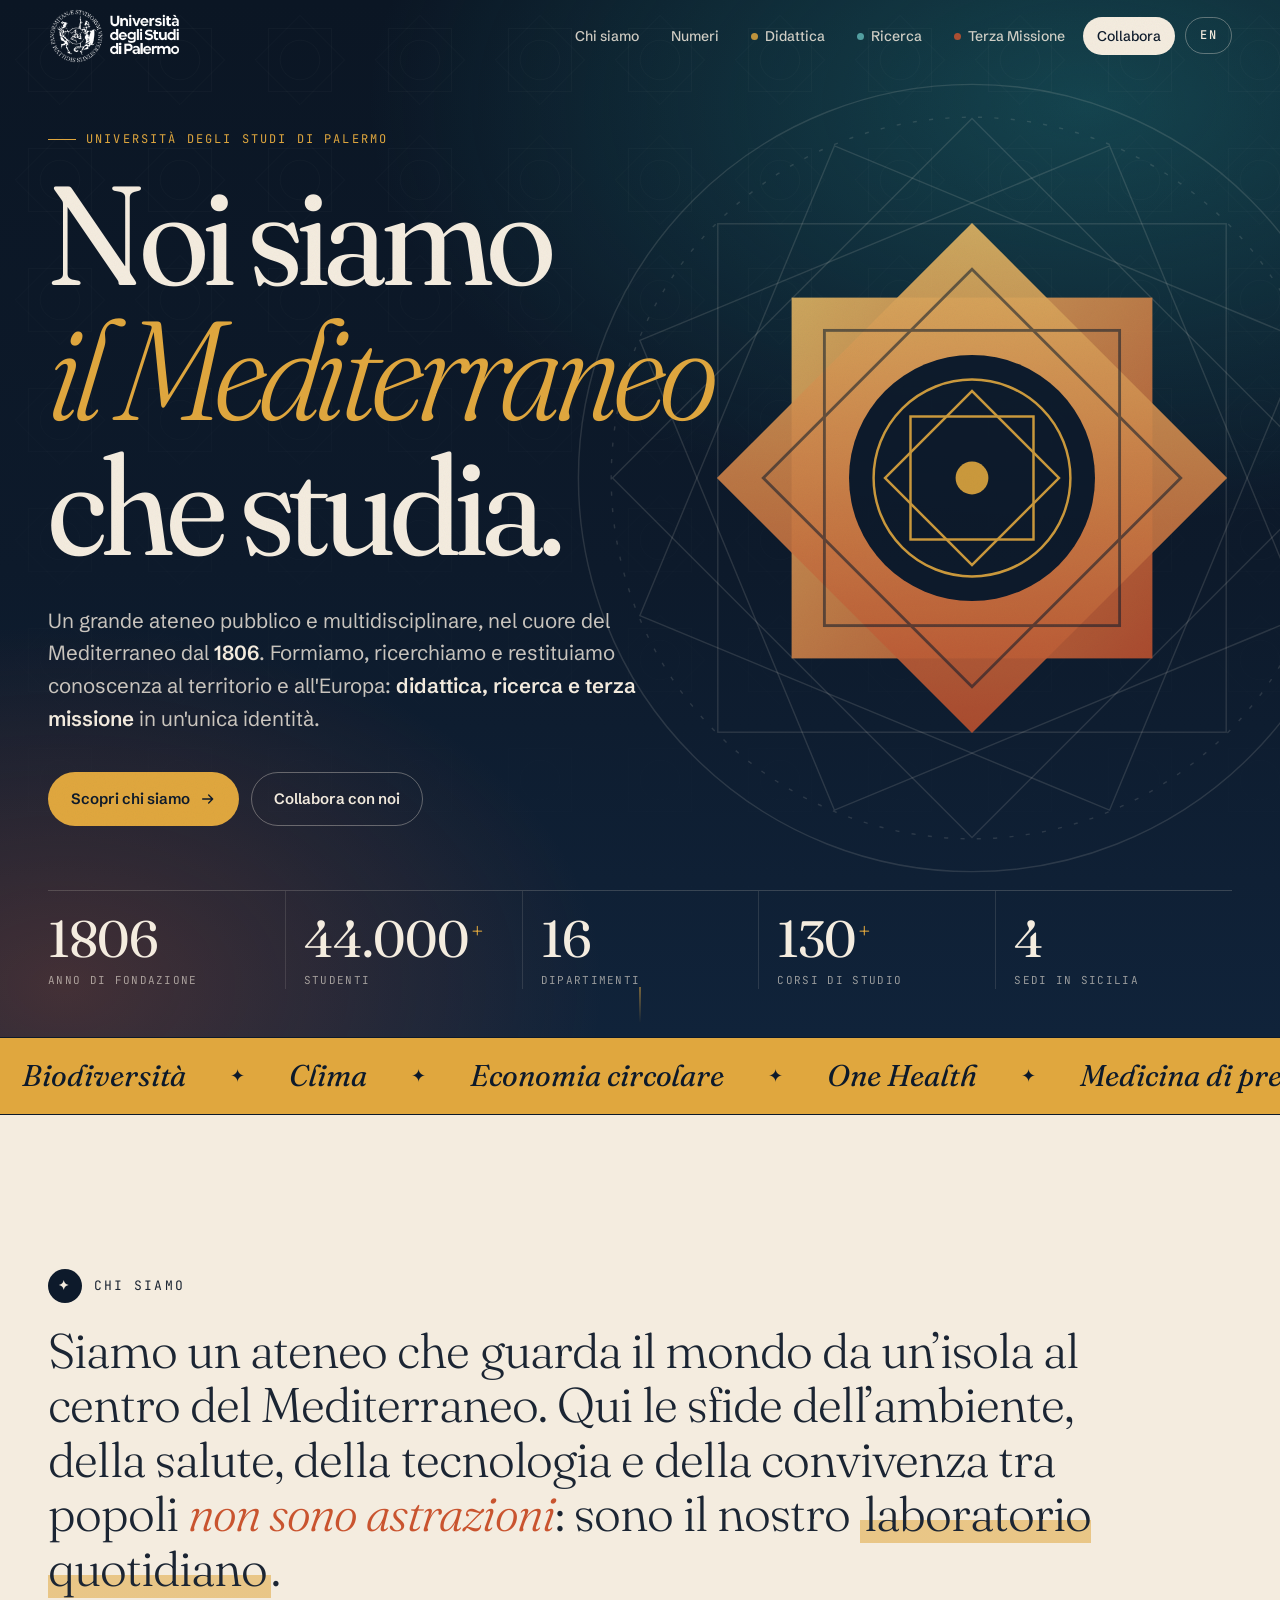
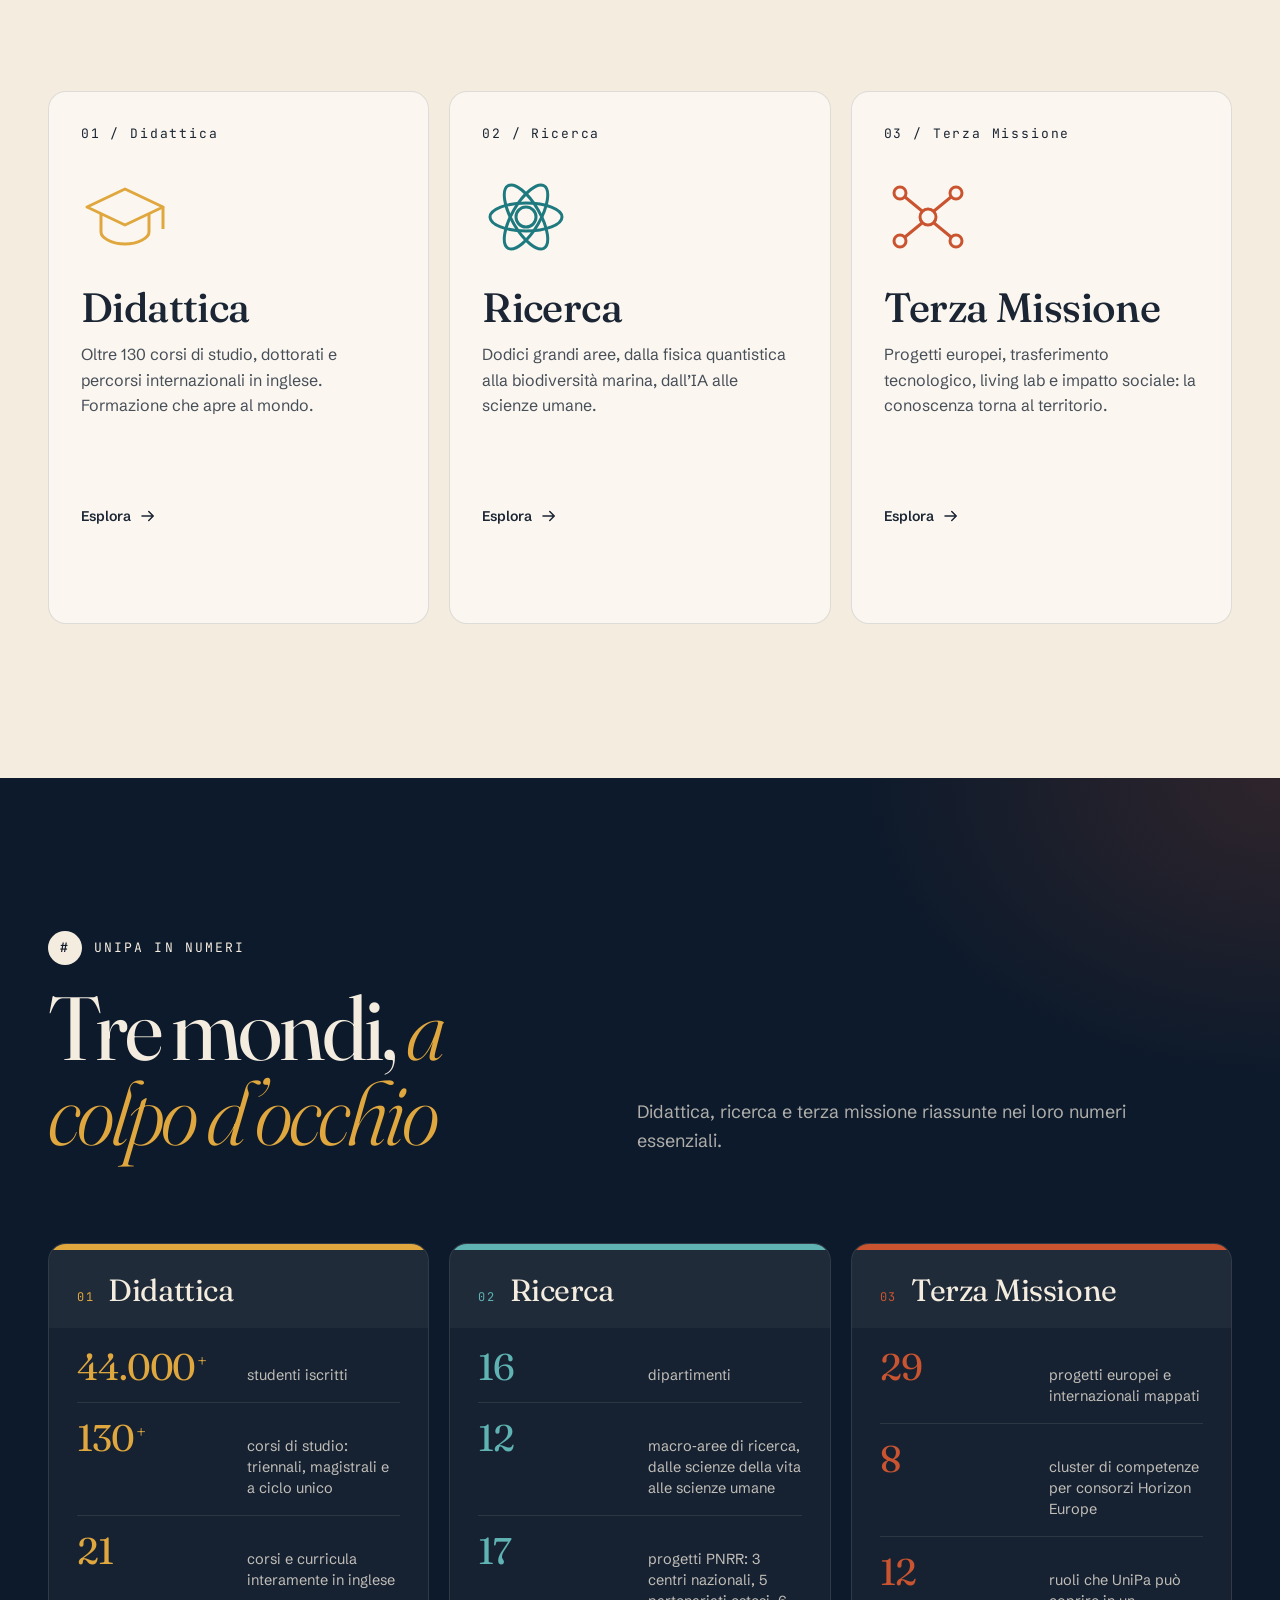
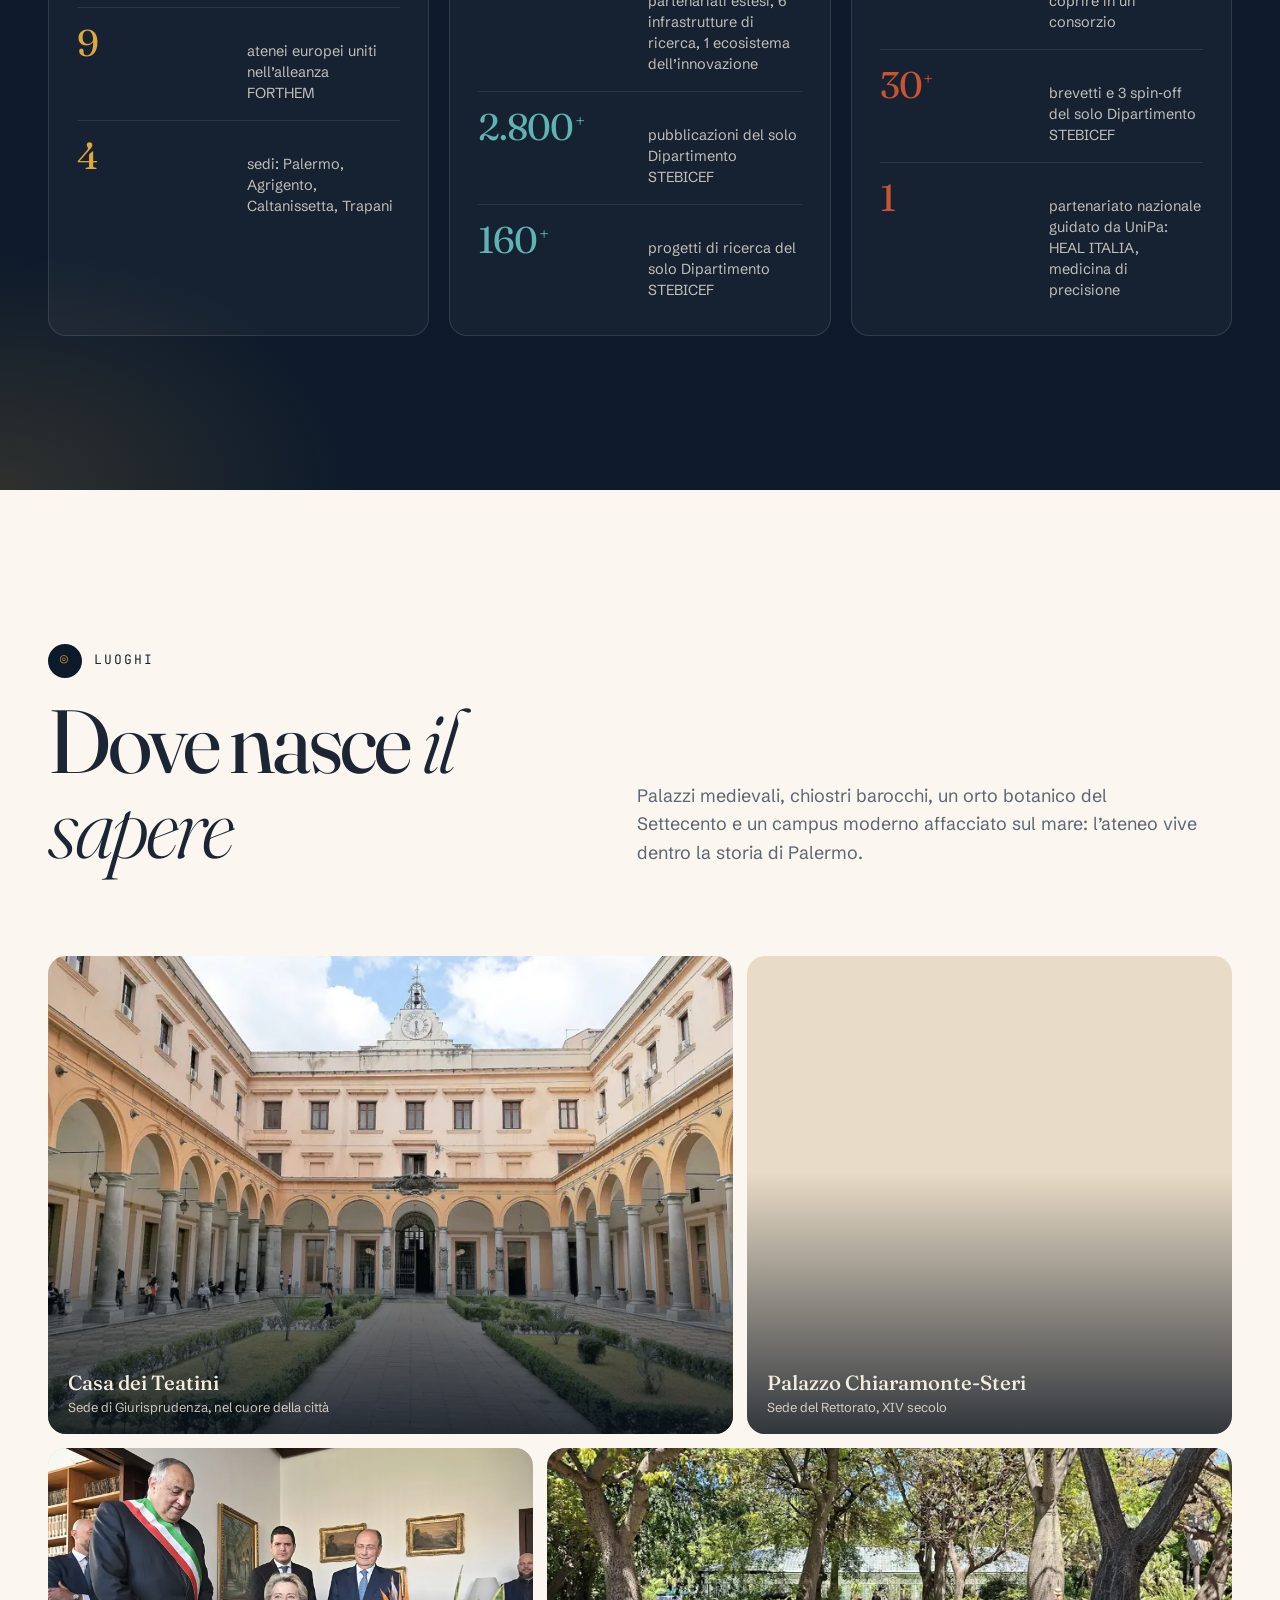
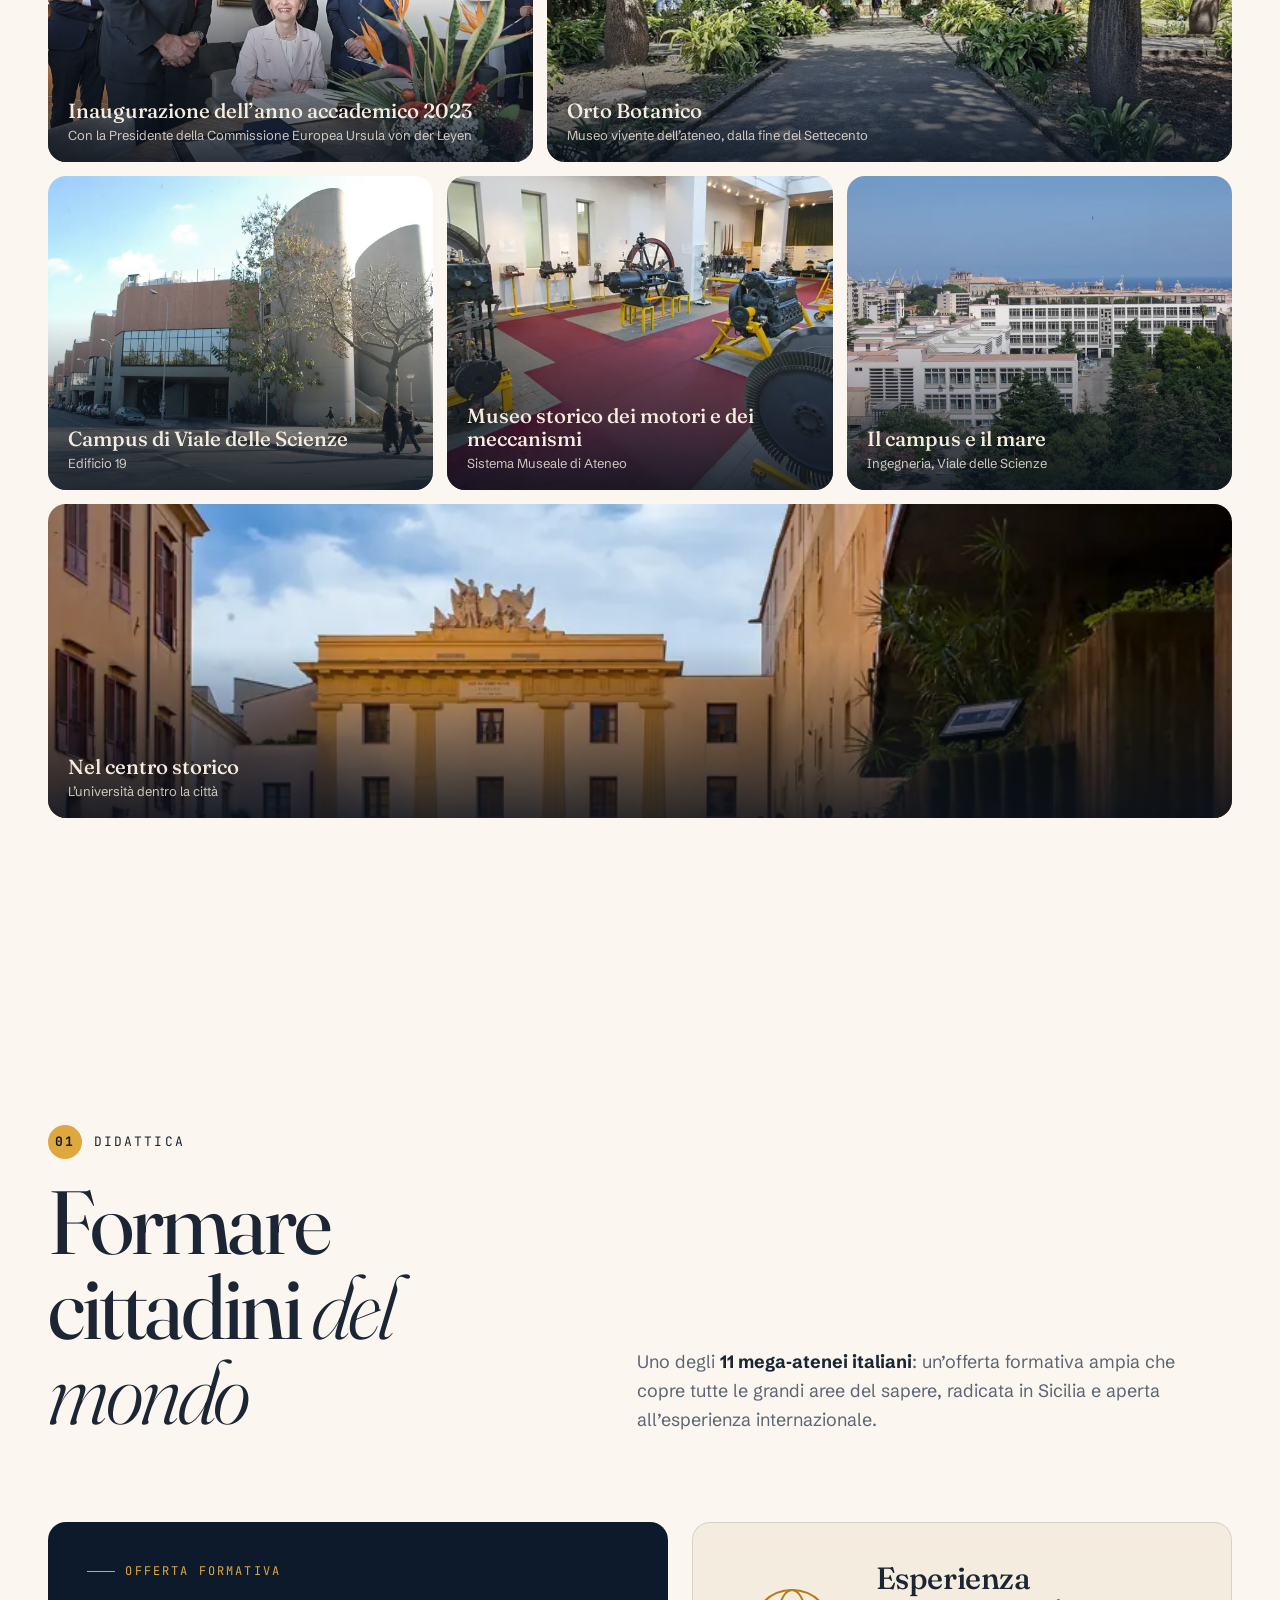
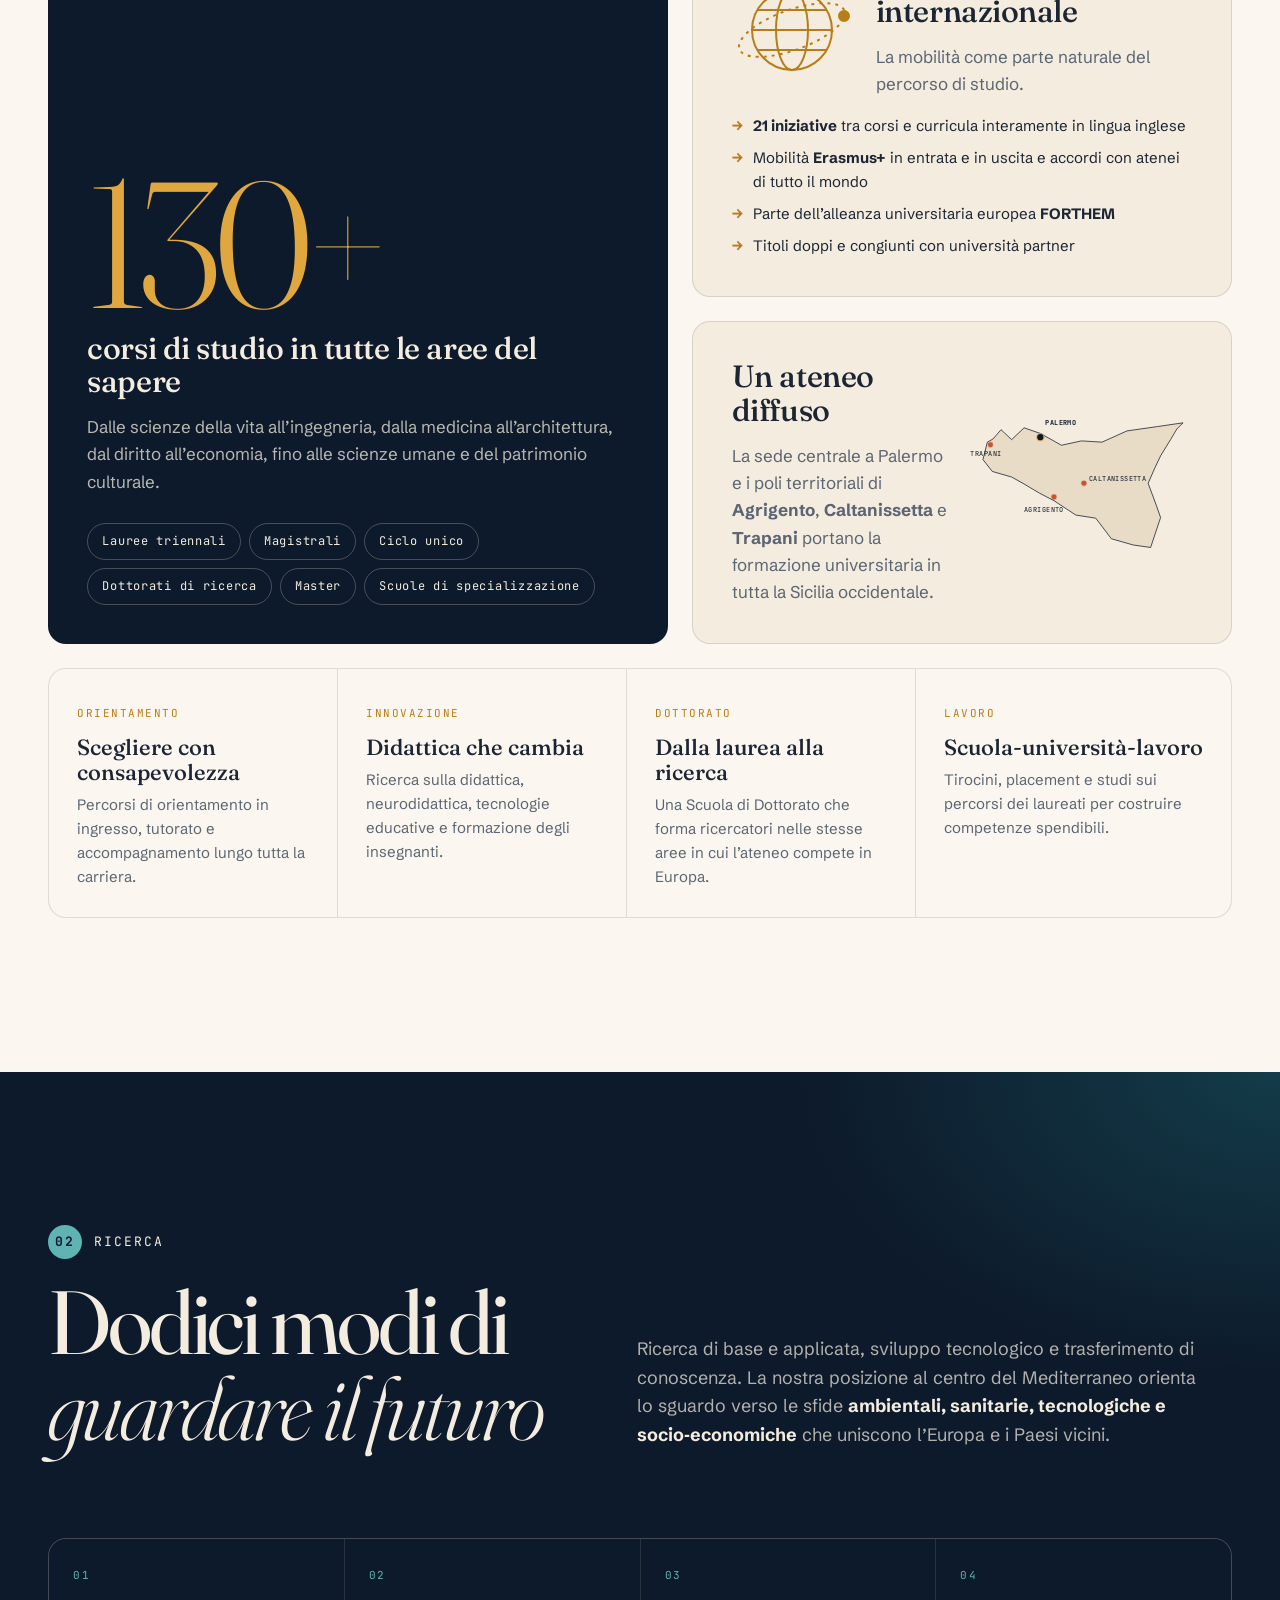
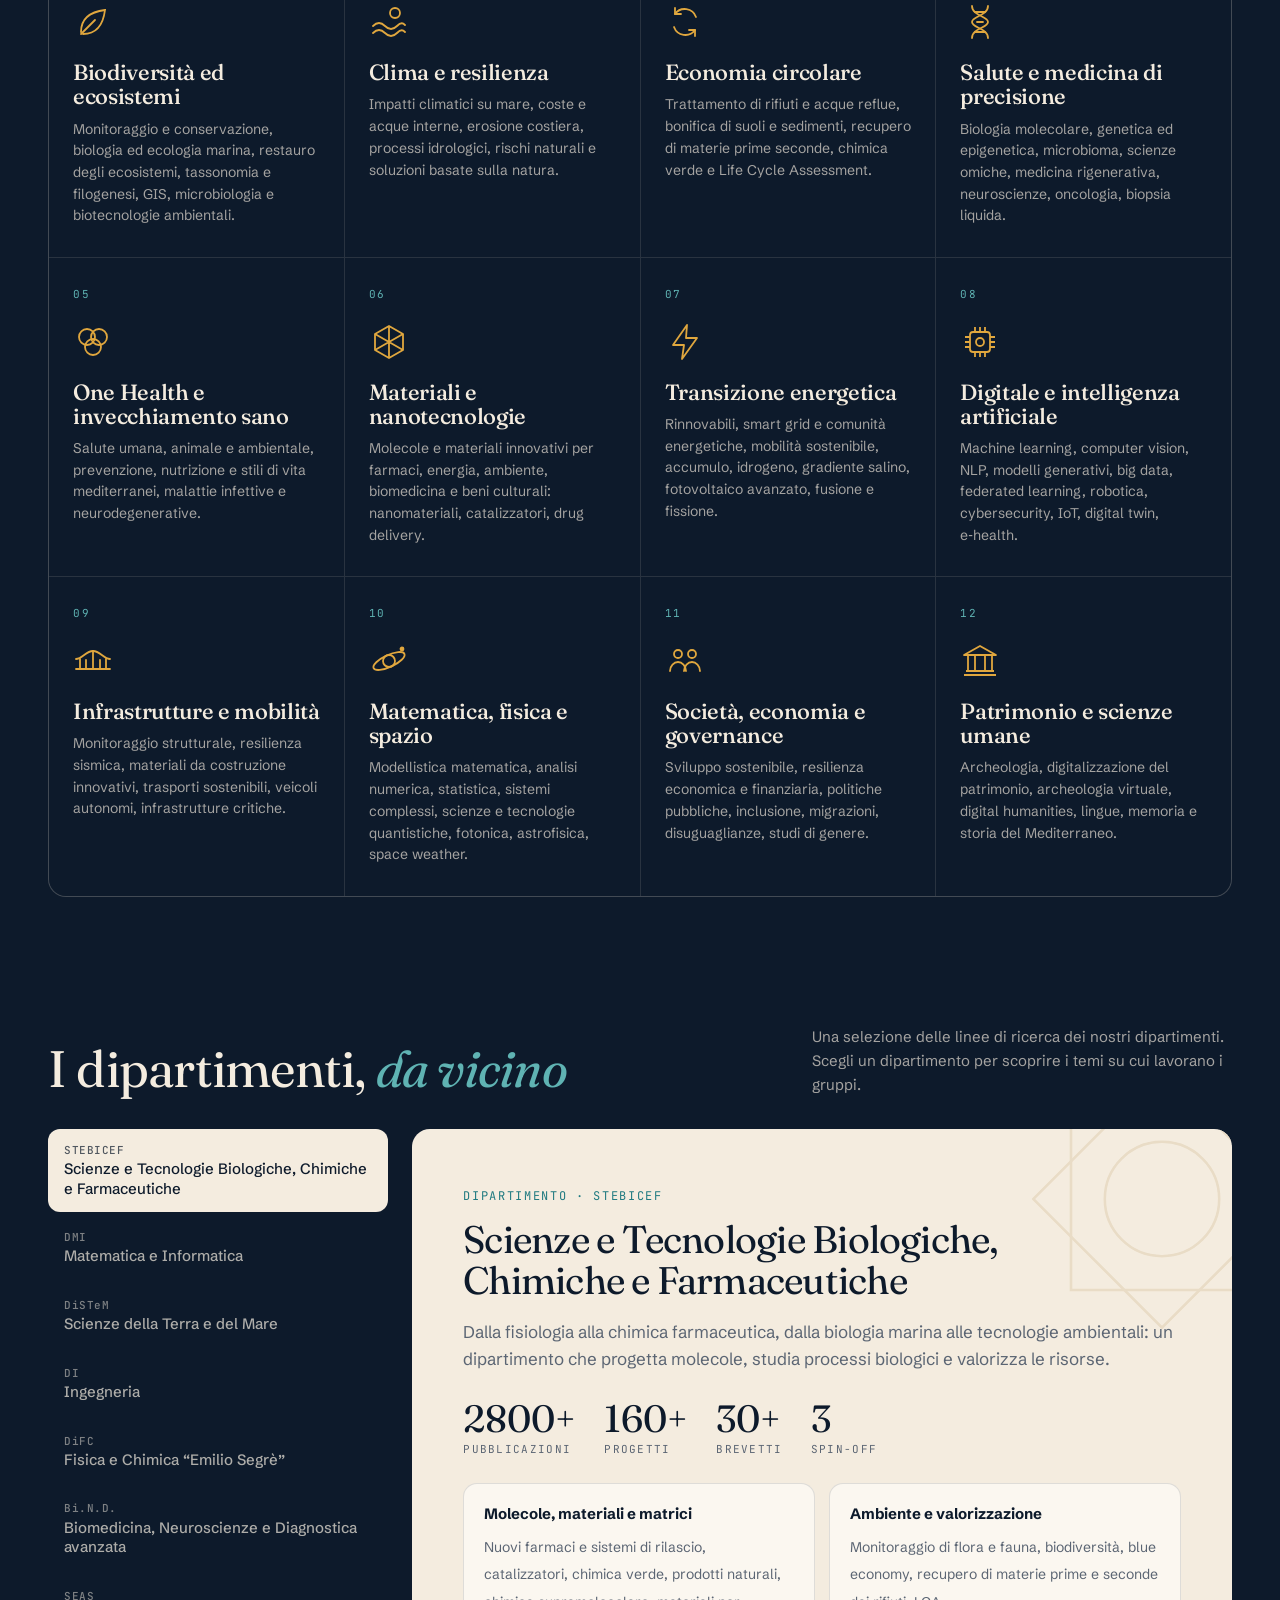
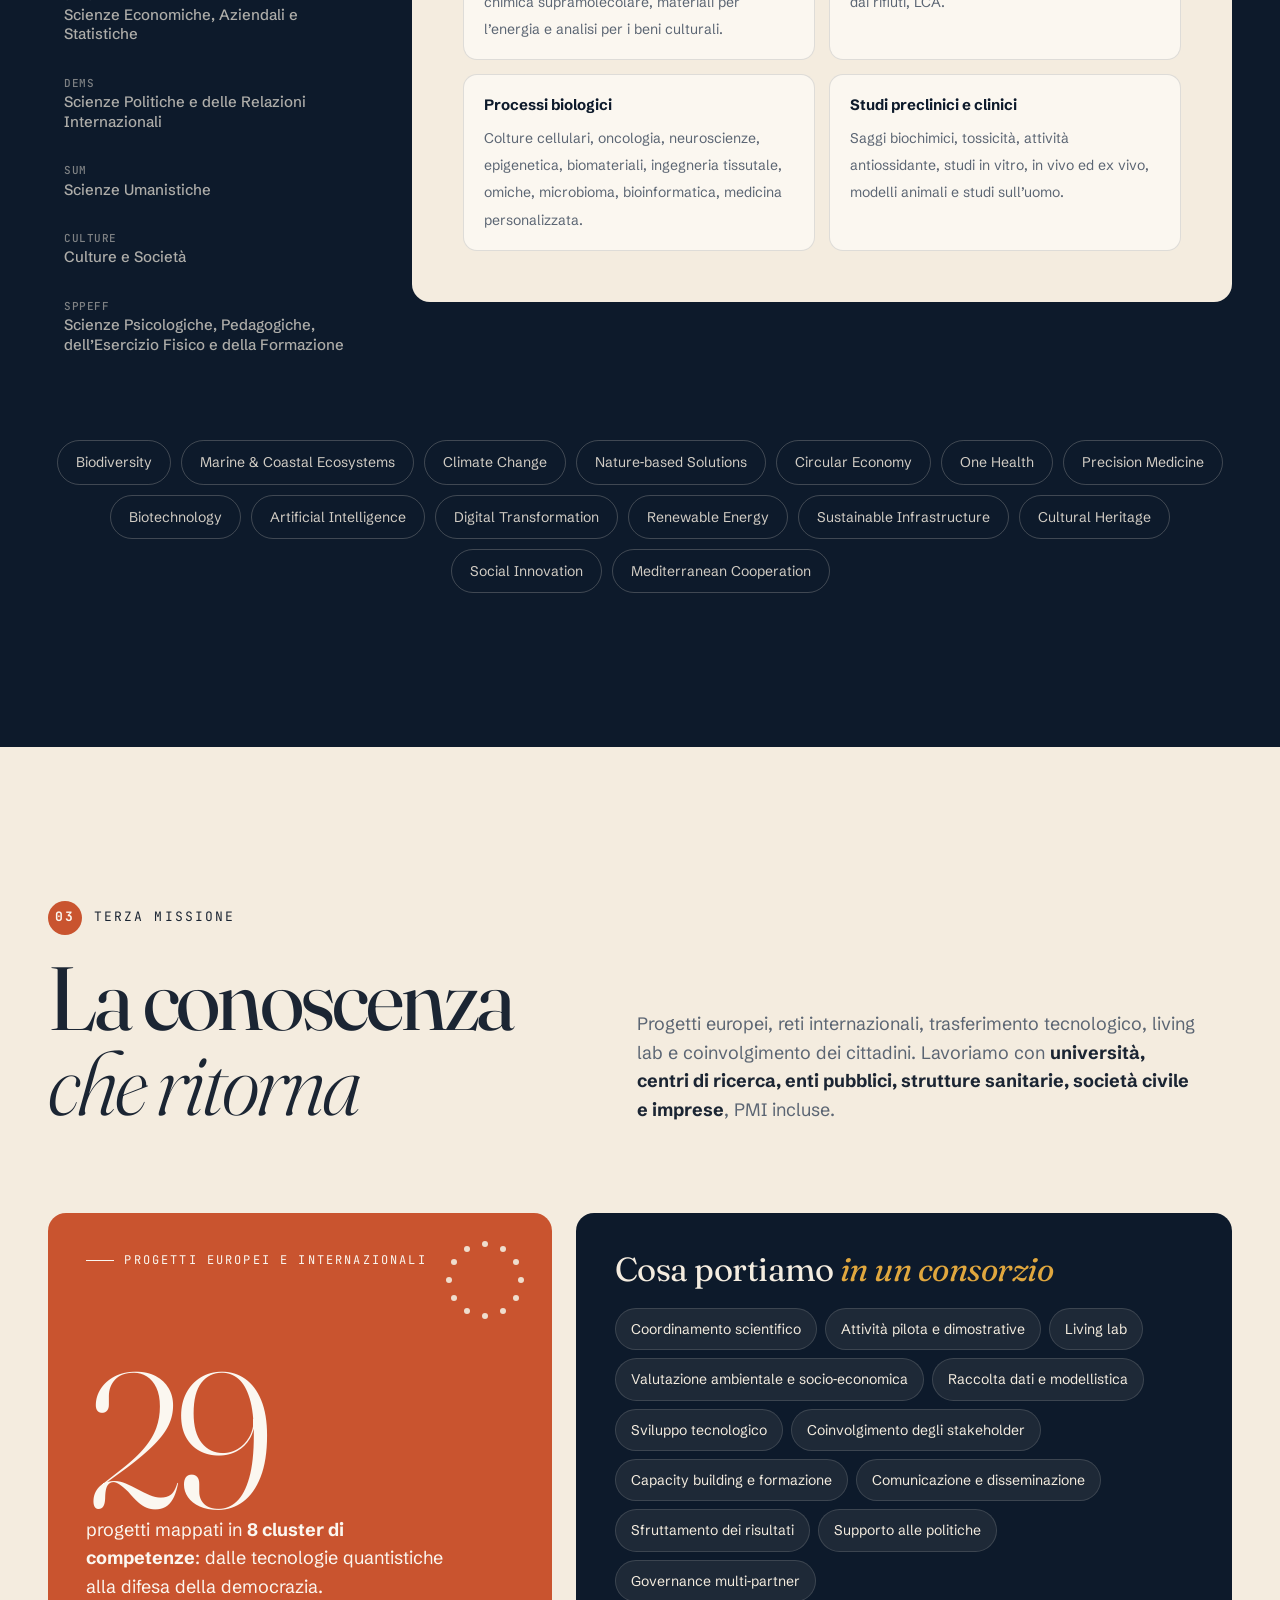
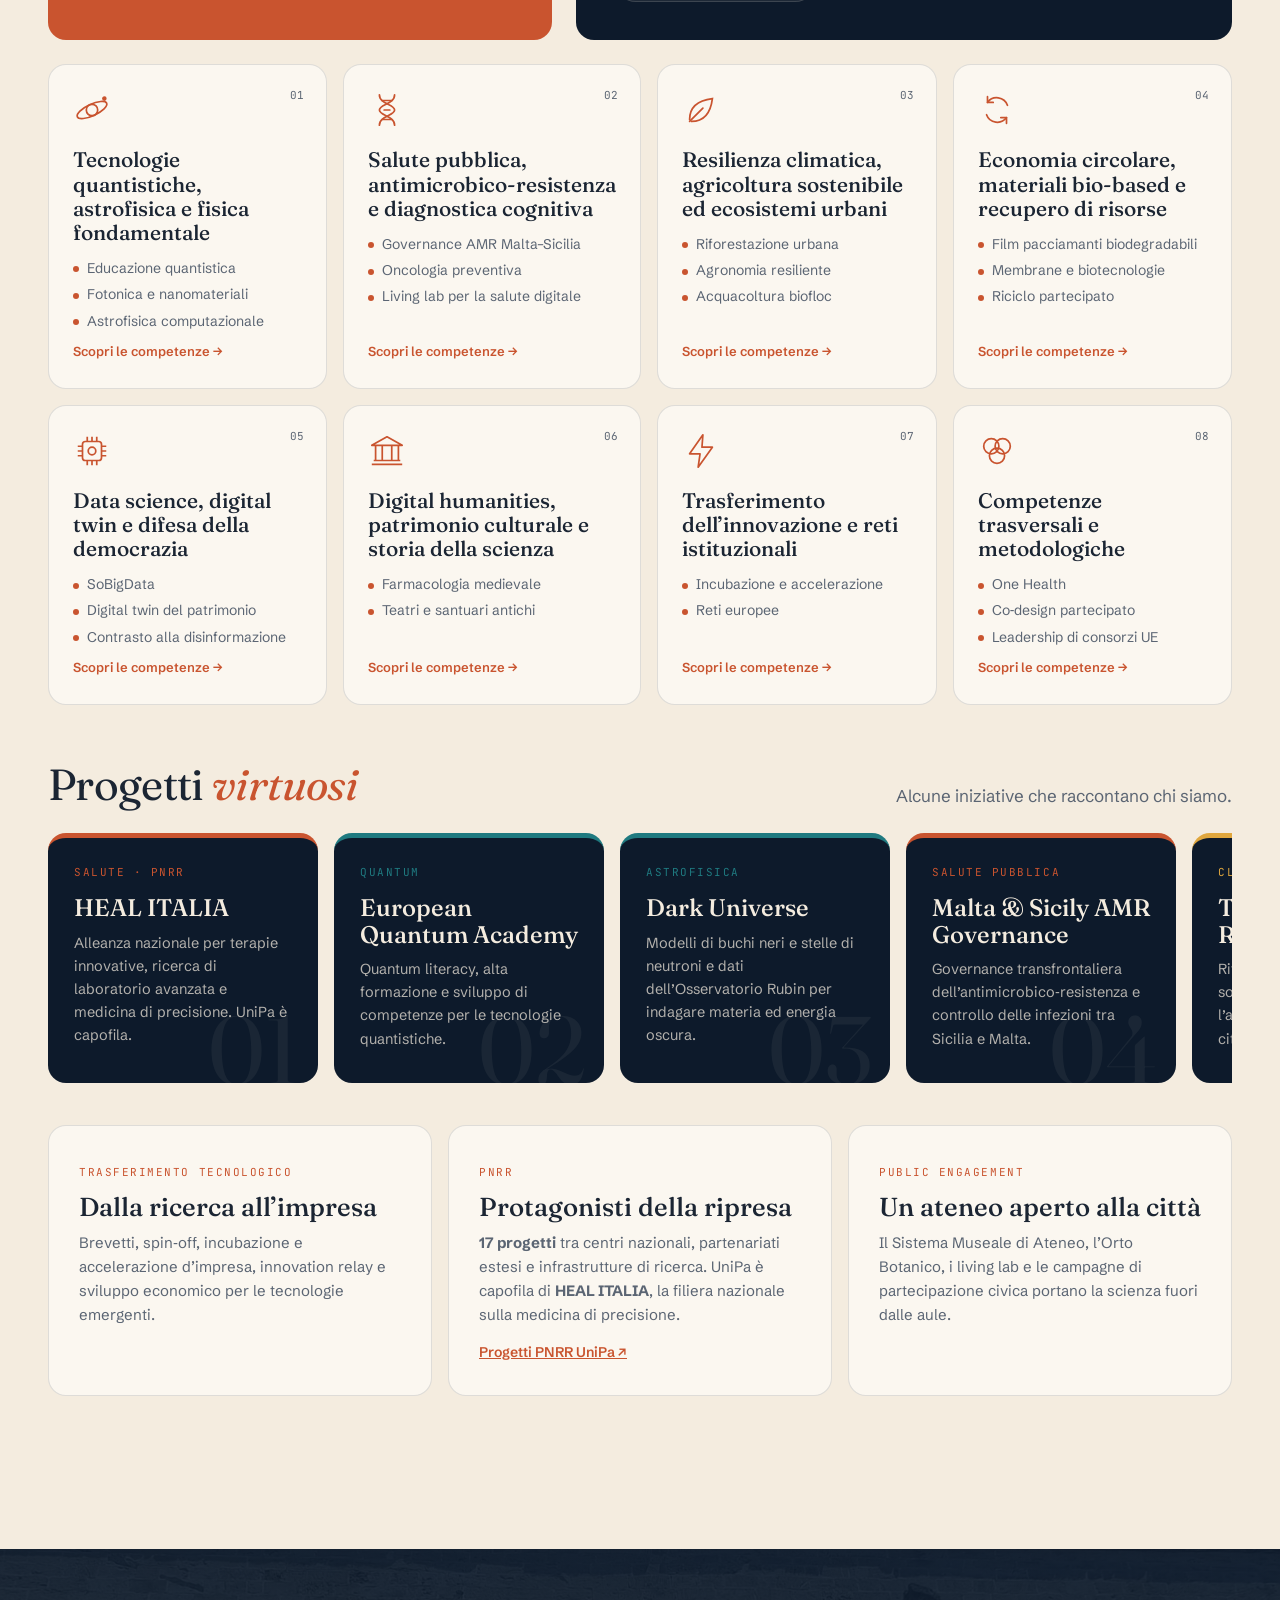
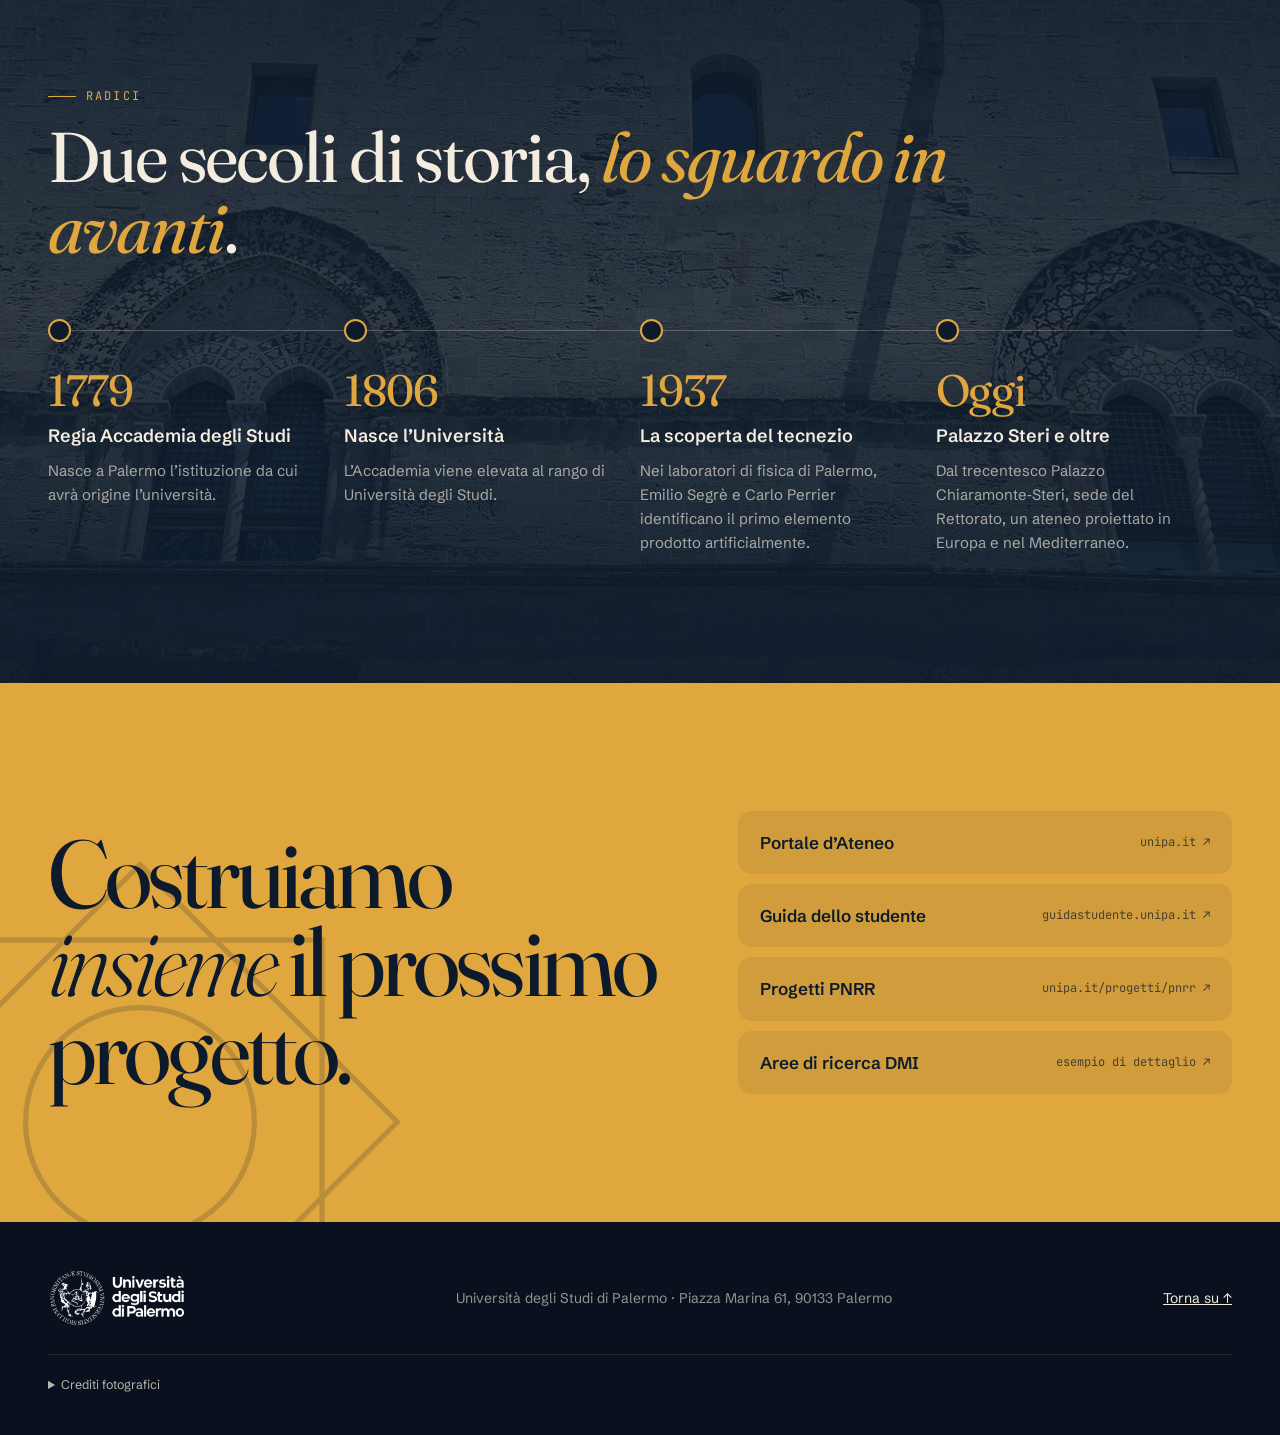
==== index.html @ d85ef5d5 "Galleria fotografica dei luoghi dell'ateneo (IT/EN) con crediti Co-Authored-By: Claude Opus 5.5 <nor" ====
<!DOCTYPE html>
<html lang="it">
<head>
  <meta charset="utf-8">
  <meta name="viewport" content="width=device-width, initial-scale=1, viewport-fit=cover">
  <title>UniPa — Noi siamo questi · Didattica, Ricerca, Terza Missione</title>
  <meta name="description" content="Università degli Studi di Palermo: dal 1806 al centro del Mediterraneo. Didattica, ricerca e terza missione di un grande ateneo multidisciplinare europeo.">
  <meta name="theme-color" content="#0d1a2b">
  <meta property="og:title" content="UniPa — Noi siamo questi">
  <meta property="og:description" content="Didattica, Ricerca e Terza Missione dell'Università degli Studi di Palermo. Dal 1806 al centro del Mediterraneo.">
  <meta property="og:type" content="website">
  <meta property="og:image" content="assets/og-image.png">
  <link rel="icon" href="assets/favicon.svg" type="image/svg+xml">
  <link rel="preconnect" href="https://fonts.googleapis.com">
  <link rel="preconnect" href="https://fonts.gstatic.com" crossorigin>
  <link href="https://fonts.googleapis.com/css2?family=Fraunces:ital,opsz,wght,SOFT,WONK@0,9..144,300..700,0..100,0..1;1,9..144,300..700,0..100,0..1&family=JetBrains+Mono:wght@400;700&family=Schibsted+Grotesk:wght@400;500;600;700&display=swap" rel="stylesheet">
  <link rel="stylesheet" href="css/style.css">
  <link rel="alternate" hreflang="en" href="en/">
</head>
<body>
<a class="skip" href="#main">Vai al contenuto</a>
<div class="grain" aria-hidden="true"></div>

<!-- ===== SVG sprite ===== -->
<svg width="0" height="0" style="position:absolute" aria-hidden="true">
  <defs>
    <symbol id="star8" viewBox="-50 -50 100 100">
      <rect x="-35" y="-35" width="70" height="70" fill="none" stroke="currentColor" stroke-width="1"/>
      <rect x="-35" y="-35" width="70" height="70" fill="none" stroke="currentColor" stroke-width="1" transform="rotate(45)"/>
      <circle r="22" fill="none" stroke="currentColor" stroke-width="1"/>
    </symbol>
    <symbol id="arrow" viewBox="0 0 24 24"><path d="M4 12h15M13 6l6 6-6 6" fill="none" stroke="currentColor" stroke-width="2" stroke-linecap="round" stroke-linejoin="round"/></symbol>
    <symbol id="ext" viewBox="0 0 24 24"><path d="M7 17 17 7M9 7h8v8" fill="none" stroke="currentColor" stroke-width="2" stroke-linecap="round" stroke-linejoin="round"/></symbol>
    <!-- icone aree di ricerca -->
    <symbol id="i-bio" viewBox="0 0 40 40"><g fill="none" stroke="currentColor" stroke-width="1.8" stroke-linecap="round"><path d="M8 30c0-12 8-20 24-22-2 16-10 24-22 24"/><path d="M8 32 22 18"/></g></symbol>
    <symbol id="i-clima" viewBox="0 0 40 40"><g fill="none" stroke="currentColor" stroke-width="1.8" stroke-linecap="round"><path d="M4 24c4-4 8-4 12 0s8 4 12 0 6-3 8-1"/><path d="M4 31c4-4 8-4 12 0s8 4 12 0 6-3 8-1"/><circle cx="26" cy="11" r="5"/></g></symbol>
    <symbol id="i-circ" viewBox="0 0 40 40"><g fill="none" stroke="currentColor" stroke-width="1.8" stroke-linecap="round" stroke-linejoin="round"><path d="M31 15A12 12 0 0 0 10 12"/><path d="M9 25a12 12 0 0 0 21 3"/><path d="M10 6v6h6M30 34v-6h-6"/></g></symbol>
    <symbol id="i-dna" viewBox="0 0 40 40"><g fill="none" stroke="currentColor" stroke-width="1.8" stroke-linecap="round"><path d="M12 4c0 10 16 10 16 16s-16 6-16 16"/><path d="M28 4c0 10-16 10-16 16s16 6 16 16"/><path d="M15 10h10M15 30h10M17 20h6"/></g></symbol>
    <symbol id="i-onehealth" viewBox="0 0 40 40"><g fill="none" stroke="currentColor" stroke-width="1.8"><circle cx="14" cy="15" r="8"/><circle cx="26" cy="15" r="8"/><circle cx="20" cy="25" r="8"/></g></symbol>
    <symbol id="i-mat" viewBox="0 0 40 40"><g fill="none" stroke="currentColor" stroke-width="1.8" stroke-linejoin="round"><path d="M20 4 34 12v16L20 36 6 28V12z"/><path d="M20 4v32M6 12l28 16M34 12 6 28"/></g></symbol>
    <symbol id="i-energy" viewBox="0 0 40 40"><path d="M22 3 8 23h11l-2 14 15-21H21z" fill="none" stroke="currentColor" stroke-width="1.8" stroke-linejoin="round"/></symbol>
    <symbol id="i-ai" viewBox="0 0 40 40"><g fill="none" stroke="currentColor" stroke-width="1.8"><rect x="10" y="10" width="20" height="20" rx="3"/><path d="M15 10V5M20 10V5M25 10V5M15 35v-5M20 35v-5M25 35v-5M10 15H5M10 20H5M10 25H5M35 15h-5M35 20h-5M35 25h-5"/><circle cx="20" cy="20" r="4"/></g></symbol>
    <symbol id="i-infra" viewBox="0 0 40 40"><g fill="none" stroke="currentColor" stroke-width="1.8" stroke-linecap="round"><path d="M3 28h34M7 28V18M33 28V18"/><path d="M3 18c6 0 10-8 17-8s11 8 17 8"/><path d="M13 28v-9M20 28V10M27 28v-9"/></g></symbol>
    <symbol id="i-space" viewBox="0 0 40 40"><g fill="none" stroke="currentColor" stroke-width="1.8"><circle cx="20" cy="20" r="6"/><ellipse cx="20" cy="20" rx="17" ry="6" transform="rotate(-25 20 20)"/><circle cx="33" cy="8" r="1.5" fill="currentColor"/></g></symbol>
    <symbol id="i-soc" viewBox="0 0 40 40"><g fill="none" stroke="currentColor" stroke-width="1.8" stroke-linecap="round"><circle cx="13" cy="13" r="4"/><circle cx="27" cy="13" r="4"/><path d="M5 30c0-5 4-9 8-9s8 4 8 9M19 30c0-5 4-9 8-9s8 4 8 9"/></g></symbol>
    <symbol id="i-heritage" viewBox="0 0 40 40"><g fill="none" stroke="currentColor" stroke-width="1.8" stroke-linejoin="round"><path d="M4 14 20 5l16 9z"/><path d="M8 14v16M15 14v16M25 14v16M32 14v16M4 34h32M6 30h28"/></g></symbol>
  </defs>
</svg>

<!-- ===== HEADER ===== -->
<header class="site-header" id="top">
  <nav class="wrap nav" aria-label="Navigazione principale">
    <a class="brand" href="#top" aria-label="Università degli Studi di Palermo — torna all'inizio">
      <img class="brand-logo" src="assets/logo-unipa-white.png" alt="Università degli Studi di Palermo" width="219" height="89">
    </a>
    <button class="nav-toggle" aria-label="Apri il menu" aria-expanded="false" aria-controls="menu"><span></span><span></span><span></span></button>
    <ul class="nav-links" id="menu">
      <li><a href="#chi-siamo">Chi siamo</a></li>
      <li><a href="#numeri">Numeri</a></li>
      <li><a href="#didattica"><span class="dot" style="background:var(--ocra)"></span>Didattica</a></li>
      <li><a href="#ricerca"><span class="dot" style="background:var(--mare-light)"></span>Ricerca</a></li>
      <li><a href="#terza-missione"><span class="dot" style="background:var(--terra)"></span>Terza Missione</a></li>
      <li><a href="#contatti">Collabora</a></li>
      <li><a class="lang" href="en/" hreflang="en" lang="en" aria-label="English version">EN</a></li>
    </ul>
  </nav>
</header>

<main id="main">

<!-- ===== HERO ===== -->
<section class="hero" aria-label="Introduzione">
  <div class="hero-pattern" aria-hidden="true">
    <svg preserveAspectRatio="xMidYMid slice">
      <defs>
        <pattern id="tile" width="120" height="120" patternUnits="userSpaceOnUse">
          <g transform="translate(60 60) scale(.9)" color="rgba(244,236,223,.07)"><use href="#star8" x="-50" y="-50" width="100" height="100"/></g>
        </pattern>
        <linearGradient id="fadeMask" x1="0" y1="0" x2="0" y2="1"><stop offset="0" stop-color="#fff" stop-opacity=".9"/><stop offset="1" stop-color="#fff" stop-opacity="0"/></linearGradient>
        <mask id="m"><rect width="100%" height="100%" fill="url(#fadeMask)"/></mask>
      </defs>
      <rect width="100%" height="100%" fill="url(#tile)" mask="url(#m)"/>
    </svg>
  </div>

  <svg class="hero-star" viewBox="-100 -100 200 200" aria-hidden="true">
    <defs>
      <linearGradient id="gOcra" x1="0" y1="0" x2="1" y2="1"><stop offset="0" stop-color="#f3c066"/><stop offset="1" stop-color="#c9542f"/></linearGradient>
    </defs>
    <g class="spin-rev" fill="none" stroke="rgba(244,236,223,.14)" stroke-width=".35">
      <circle r="96"/><circle r="88" stroke-dasharray="1 3"/>
      <g id="petals">
        <rect x="-62" y="-62" width="124" height="124"/>
        <rect x="-62" y="-62" width="124" height="124" transform="rotate(22.5)"/>
        <rect x="-62" y="-62" width="124" height="124" transform="rotate(45)"/>
        <rect x="-62" y="-62" width="124" height="124" transform="rotate(67.5)"/>
      </g>
    </g>
    <g class="spin">
      <rect x="-44" y="-44" width="88" height="88" fill="url(#gOcra)" opacity=".92"/>
      <rect x="-44" y="-44" width="88" height="88" fill="url(#gOcra)" opacity=".92" transform="rotate(45)"/>
      <g fill="none" stroke="#0d1a2b" stroke-width=".7" opacity=".55">
        <rect x="-36" y="-36" width="72" height="72"/><rect x="-36" y="-36" width="72" height="72" transform="rotate(45)"/>
      </g>
      <circle r="30" fill="#0d1a2b"/>
      <g fill="none" stroke="#e0a73e" stroke-width=".6">
        <circle r="24"/>
        <rect x="-15" y="-15" width="30" height="30"/><rect x="-15" y="-15" width="30" height="30" transform="rotate(45)"/>
      </g>
      <circle r="4" fill="#e0a73e"/>
    </g>
  </svg>

  <div class="wrap hero-inner">
    <span class="eyebrow fade-up">Università degli Studi di Palermo</span>
    <h1>
      <span class="line"><span>Noi siamo</span></span>
      <span class="line"><span><em>il Mediterraneo</em></span></span>
      <span class="line"><span>che studia.</span></span>
    </h1>
    <p class="hero-lead fade-up d1">Un grande ateneo pubblico e multidisciplinare, nel cuore del Mediterraneo dal <strong>1806</strong>. Formiamo, ricerchiamo e restituiamo conoscenza al territorio e all'Europa: <strong>didattica, ricerca e terza missione</strong> in un'unica identità.</p>
    <div class="hero-ctas fade-up d2">
      <a class="btn btn-primary" href="#chi-siamo">Scopri chi siamo <svg><use href="#arrow"/></svg></a>
      <a class="btn btn-ghost" href="#contatti">Collabora con noi</a>
    </div>

    <div class="hero-stats fade-up d3" role="list">
      <div role="listitem"><div class="stat-num" data-count="1806" data-plain>1806</div><div class="stat-label">Anno di fondazione</div></div>
      <div role="listitem"><div class="stat-num"><span data-count="44000">44.000</span><sup>+</sup></div><div class="stat-label">Studenti</div></div>
      <div role="listitem"><div class="stat-num" data-count="16">16</div><div class="stat-label">Dipartimenti</div></div>
      <div role="listitem"><div class="stat-num"><span data-count="130">130</span><sup>+</sup></div><div class="stat-label">Corsi di studio</div></div>
      <div role="listitem"><div class="stat-num" data-count="4">4</div><div class="stat-label">Sedi in Sicilia</div></div>
    </div>
  </div>
  <div class="scroll-cue" aria-hidden="true"></div>
</section>

<div class="marquee" aria-hidden="true">
  <div class="marquee-track">
    <span>Biodiversità</span><span>Clima</span><span>Economia circolare</span><span>One Health</span><span>Medicina di precisione</span><span>Intelligenza artificiale</span><span>Tecnologie quantistiche</span><span>Energia</span><span>Patrimonio culturale</span><span>Cooperazione euro‑mediterranea</span>
    <span>Biodiversità</span><span>Clima</span><span>Economia circolare</span><span>One Health</span><span>Medicina di precisione</span><span>Intelligenza artificiale</span><span>Tecnologie quantistiche</span><span>Energia</span><span>Patrimonio culturale</span><span>Cooperazione euro‑mediterranea</span>
  </div>
</div>

<!-- ===== CHI SIAMO / MANIFESTO ===== -->
<section class="section manifesto" id="chi-siamo">
  <div class="wrap">
    <div class="section-num reveal"><b style="background:var(--ink);color:var(--tufo)">✦</b> Chi siamo</div>
    <p class="manifesto-quote reveal">Siamo un ateneo che guarda il mondo da un’isola al centro del Mediterraneo. Qui le sfide dell’ambiente, della salute, della tecnologia e della convivenza tra popoli <em>non sono astrazioni</em>: sono il nostro <span class="hl">laboratorio quotidiano</span>.</p>

    <div class="pillars stagger">
      <a class="pillar didattica reveal" href="#didattica" style="--i:0">
        <span class="pillar-idx">01 / Didattica</span>
        <svg class="pillar-icon" viewBox="0 0 88 88" aria-hidden="true"><g fill="none" stroke="currentColor" stroke-width="3" stroke-linejoin="round"><path d="M44 16 6 34l38 18 38-18z"/><path d="M20 41v18c0 6 11 12 24 12s24-6 24-12V41"/><path d="M82 34v22"/></g></svg>
        <h3>Didattica</h3>
        <p>Oltre 130 corsi di studio, dottorati e percorsi internazionali in inglese. Formazione che apre al mondo.</p>
        <span class="pillar-go">Esplora <svg><use href="#arrow"/></svg></span>
      </a>
      <a class="pillar ricerca reveal" href="#ricerca" style="--i:1">
        <span class="pillar-idx">02 / Ricerca</span>
        <svg class="pillar-icon" viewBox="0 0 88 88" aria-hidden="true"><g fill="none" stroke="currentColor" stroke-width="3"><circle cx="44" cy="44" r="10"/><ellipse cx="44" cy="44" rx="36" ry="14"/><ellipse cx="44" cy="44" rx="36" ry="14" transform="rotate(60 44 44)"/><ellipse cx="44" cy="44" rx="36" ry="14" transform="rotate(120 44 44)"/></g></svg>
        <h3>Ricerca</h3>
        <p>Dodici grandi aree, dalla fisica quantistica alla biodiversità marina, dall’IA alle scienze umane.</p>
        <span class="pillar-go">Esplora <svg><use href="#arrow"/></svg></span>
      </a>
      <a class="pillar terza reveal" href="#terza-missione" style="--i:2">
        <span class="pillar-idx">03 / Terza Missione</span>
        <svg class="pillar-icon" viewBox="0 0 88 88" aria-hidden="true"><g fill="none" stroke="currentColor" stroke-width="3" stroke-linecap="round"><circle cx="44" cy="44" r="8"/><circle cx="16" cy="20" r="6"/><circle cx="72" cy="20" r="6"/><circle cx="16" cy="68" r="6"/><circle cx="72" cy="68" r="6"/><path d="M21 24l17 14M67 24 50 38M21 64l17-14M67 64 50 50"/></g></svg>
        <h3>Terza Missione</h3>
        <p>Progetti europei, trasferimento tecnologico, living lab e impatto sociale: la conoscenza torna al territorio.</p>
        <span class="pillar-go">Esplora <svg><use href="#arrow"/></svg></span>
      </a>
    </div>
  </div>
</section>


<!-- ===== NUMERI A COLPO D'OCCHIO ===== -->
<section class="section numeri-sec" id="numeri" aria-labelledby="numeri-title">
  <div class="wrap">
    <div class="section-head">
      <div>
        <div class="section-num reveal"><b>#</b> UniPa in numeri</div>
        <h2 class="reveal" id="numeri-title">Tre mondi, <em>a colpo d’occhio</em></h2>
      </div>
      <p class="section-intro reveal">Didattica, ricerca e terza missione riassunte nei loro numeri essenziali.</p>
    </div>

    <div class="num-grid">
      <article class="num-col did reveal" style="--i:0">
        <header><span class="num-idx">01</span><h3>Didattica</h3></header>
        <dl>
          <div><dt><span data-count="44000">44.000</span><i>+</i></dt><dd>studenti iscritti</dd></div>
          <div><dt><span data-count="130">130</span><i>+</i></dt><dd>corsi di studio: triennali, magistrali e a ciclo unico</dd></div>
          <div><dt data-count="21">21</dt><dd>corsi e curricula interamente in inglese</dd></div>
          <div><dt data-count="9">9</dt><dd>atenei europei uniti nell’alleanza FORTHEM</dd></div>
          <div><dt data-count="4">4</dt><dd>sedi: Palermo, Agrigento, Caltanissetta, Trapani</dd></div>
        </dl>
      </article>

      <article class="num-col ric reveal" style="--i:1">
        <header><span class="num-idx">02</span><h3>Ricerca</h3></header>
        <dl>
          <div><dt data-count="16">16</dt><dd>dipartimenti</dd></div>
          <div><dt data-count="12">12</dt><dd>macro‑aree di ricerca, dalle scienze della vita alle scienze umane</dd></div>
          <div><dt data-count="17">17</dt><dd>progetti PNRR: 3 centri nazionali, 5 partenariati estesi, 6 infrastrutture di ricerca, 1 ecosistema dell’innovazione</dd></div>
          <div><dt><span data-count="2800">2.800</span><i>+</i></dt><dd>pubblicazioni del solo Dipartimento STEBICEF</dd></div>
          <div><dt><span data-count="160">160</span><i>+</i></dt><dd>progetti di ricerca del solo Dipartimento STEBICEF</dd></div>
        </dl>
      </article>

      <article class="num-col tm reveal" style="--i:2">
        <header><span class="num-idx">03</span><h3>Terza Missione</h3></header>
        <dl>
          <div><dt data-count="29">29</dt><dd>progetti europei e internazionali mappati</dd></div>
          <div><dt data-count="8">8</dt><dd>cluster di competenze per consorzi Horizon Europe</dd></div>
          <div><dt data-count="12">12</dt><dd>ruoli che UniPa può coprire in un consorzio</dd></div>
          <div><dt><span data-count="30">30</span><i>+</i></dt><dd>brevetti e 3 spin‑off del solo Dipartimento STEBICEF</dd></div>
          <div><dt data-count="1">1</dt><dd>partenariato nazionale guidato da UniPa: HEAL ITALIA, medicina di precisione</dd></div>
        </dl>
      </article>
    </div>
  </div>
</section>


<!-- ===== LUOGHI / GALLERY ===== -->
<section class="section places" id="luoghi" aria-label="Galleria fotografica dell’ateneo">
  <div class="wrap">
    <div class="section-head">
      <div>
        <div class="section-num reveal"><b>◎</b> Luoghi</div>
        <h2 class="reveal">Dove nasce <em>il sapere</em></h2>
      </div>
      <p class="section-intro reveal">Palazzi medievali, chiostri barocchi, un orto botanico del Settecento e un campus moderno affacciato sul mare: l’ateneo vive dentro la storia di Palermo.</p>
    </div>
    <div class="ph-grid">
      <figure class="ph ph-teatini reveal" style="--i:0">
        <img src="assets/img/teatini-800.webp" srcset="assets/img/teatini-800.webp 800w, assets/img/teatini-1600.webp 1600w" sizes="(max-width: 700px) 100vw, 50vw" alt="Casa dei Teatini — Sede di Giurisprudenza, nel cuore della città" loading="lazy" decoding="async" width="1920" height="1440">
        <figcaption><b>Casa dei Teatini</b><span>Sede di Giurisprudenza, nel cuore della città</span></figcaption>
      </figure>
      <figure class="ph ph-steri reveal" style="--i:1">
        <img src="assets/img/steri-800.webp" srcset="assets/img/steri-800.webp 800w, assets/img/steri-1600.webp 1600w" sizes="(max-width: 700px) 100vw, 50vw" alt="Palazzo Chiaramonte‑Steri — Sede del Rettorato, XIV secolo" loading="lazy" decoding="async" width="1920" height="885">
        <figcaption><b>Palazzo Chiaramonte‑Steri</b><span>Sede del Rettorato, XIV secolo</span></figcaption>
      </figure>
      <figure class="ph ph-inaugurazione reveal" style="--i:2">
        <img src="assets/img/inaugurazione-800.webp" srcset="assets/img/inaugurazione-800.webp 800w, assets/img/inaugurazione-1600.webp 1600w" sizes="(max-width: 700px) 100vw, 50vw" alt="Inaugurazione dell’anno accademico 2023 — Con la Presidente della Commissione Europea Ursula von der Leyen" loading="lazy" decoding="async" width="1920" height="1280">
        <figcaption><b>Inaugurazione dell’anno accademico 2023</b><span>Con la Presidente della Commissione Europea Ursula von der Leyen</span></figcaption>
      </figure>
      <figure class="ph ph-orto reveal" style="--i:3">
        <img src="assets/img/orto-800.webp" srcset="assets/img/orto-800.webp 800w, assets/img/orto-1600.webp 1600w" sizes="(max-width: 700px) 100vw, 50vw" alt="Orto Botanico — Museo vivente dell’ateneo, dalla fine del Settecento" loading="lazy" decoding="async" width="1920" height="885">
        <figcaption><b>Orto Botanico</b><span>Museo vivente dell’ateneo, dalla fine del Settecento</span></figcaption>
      </figure>
      <figure class="ph ph-edificio19 reveal" style="--i:0">
        <img src="assets/img/edificio19-800.webp" srcset="assets/img/edificio19-800.webp 800w, assets/img/edificio19-1600.webp 1600w" sizes="(max-width: 700px) 100vw, 50vw" alt="Campus di Viale delle Scienze — Edificio 19" loading="lazy" decoding="async" width="1920" height="1277">
        <figcaption><b>Campus di Viale delle Scienze</b><span>Edificio 19</span></figcaption>
      </figure>
      <figure class="ph ph-motori reveal" style="--i:1">
        <img src="assets/img/motori-800.webp" srcset="assets/img/motori-800.webp 800w, assets/img/motori-1600.webp 1600w" sizes="(max-width: 700px) 100vw, 50vw" alt="Museo storico dei motori e dei meccanismi — Sistema Museale di Ateneo" loading="lazy" decoding="async" width="1920" height="1078">
        <figcaption><b>Museo storico dei motori e dei meccanismi</b><span>Sistema Museale di Ateneo</span></figcaption>
      </figure>
      <figure class="ph ph-campus reveal" style="--i:2">
        <img src="assets/img/campus-800.webp" srcset="assets/img/campus-800.webp 800w, assets/img/campus-1600.webp 1600w" sizes="(max-width: 700px) 100vw, 50vw" alt="Il campus e il mare — Ingegneria, Viale delle Scienze" loading="lazy" decoding="async" width="1600" height="1200">
        <figcaption><b>Il campus e il mare</b><span>Ingegneria, Viale delle Scienze</span></figcaption>
      </figure>
      <figure class="ph ph-cortile reveal" style="--i:3">
        <img src="assets/img/cortile-800.webp" srcset="assets/img/cortile-800.webp 800w, assets/img/cortile-1600.webp 1600w" sizes="(max-width: 700px) 100vw, 50vw" alt="Nel centro storico — L’università dentro la città" loading="lazy" decoding="async" width="1920" height="1439">
        <figcaption><b>Nel centro storico</b><span>L’università dentro la città</span></figcaption>
      </figure>
    </div>
  </div>
</section>

<!-- ===== DIDATTICA ===== -->
<section class="section didattica-sec" id="didattica">
  <div class="wrap">
    <div class="section-head">
      <div>
        <div class="section-num reveal"><b>01</b> Didattica</div>
        <h2 class="reveal">Formare cittadini <em>del mondo</em></h2>
      </div>
      <p class="section-intro reveal">Uno degli <strong>11 mega‑atenei italiani</strong>: un’offerta formativa ampia che copre tutte le grandi aree del sapere, radicata in Sicilia e aperta all’esperienza internazionale.</p>
    </div>

    <div class="did-grid">
      <article class="did-card did-big reveal">
        <span class="eyebrow">Offerta formativa</span>
        <div class="big-num"><span data-count="130">130</span>+</div>
        <h3>corsi di studio in tutte le aree del sapere</h3>
        <p>Dalle scienze della vita all’ingegneria, dalla medicina all’architettura, dal diritto all’economia, fino alle scienze umane e del patrimonio culturale.</p>
        <div class="levels">
          <span>Lauree triennali</span><span>Magistrali</span><span>Ciclo unico</span><span>Dottorati di ricerca</span><span>Master</span><span>Scuole di specializzazione</span>
        </div>
      </article>

      <article class="did-card reveal">
        <div class="intl">
          <svg class="intl-globe" viewBox="0 0 120 120" aria-hidden="true">
            <g fill="none" stroke="currentColor" stroke-width="2">
              <circle cx="60" cy="60" r="40"/>
              <ellipse cx="60" cy="60" rx="16" ry="40"/>
              <path d="M20 60h80M26 40h68M26 80h68"/>
              <g class="orbit"><ellipse cx="60" cy="60" rx="56" ry="20" stroke-dasharray="3 5" transform="rotate(-20 60 60)"/><circle cx="112" cy="46" r="5" fill="currentColor"/></g>
            </g>
          </svg>
          <div>
            <h3>Esperienza internazionale</h3>
            <p>La mobilità come parte naturale del percorso di studio.</p>
          </div>
        </div>
        <ul class="intl-list">
          <li><span><b>21 iniziative</b> tra corsi e curricula interamente in lingua inglese</span></li>
          <li><span>Mobilità <b>Erasmus+</b> in entrata e in uscita e accordi con atenei di tutto il mondo</span></li>
          <li><span>Parte dell’alleanza universitaria europea <b>FORTHEM</b></span></li>
          <li><span>Titoli doppi e congiunti con università partner</span></li>
        </ul>
      </article>

      <article class="did-card reveal">
        <div class="poli">
          <div>
            <h3>Un ateneo diffuso</h3>
            <p>La sede centrale a Palermo e i poli territoriali di <b>Agrigento</b>, <b>Caltanissetta</b> e <b>Trapani</b> portano la formazione universitaria in tutta la Sicilia occidentale.</p>
          </div>
          <svg class="sicily" viewBox="0 0 360 245" role="img" aria-label="Mappa della Sicilia con le sedi UniPa: Palermo, Trapani, Agrigento, Caltanissetta">
            <path class="island" d="M345,27 L304,33 L255,40 L215,58 L182,56 L150,63 L116,44 L90,35 L70,54 L53,38 L40,53 L31,58 L24,86 L39,105 L70,114 L88,124 L115,140 L138,152 L173,175 L205,180 L230,213 L265,223 L293,227 L309,179 L302,159 L289,124 L300,99 L309,80 L325,54 L335,37 Z"/>
            <g class="pin main"><circle class="halo" cx="116" cy="50" r="7"/><circle class="core" cx="116" cy="50" r="5"/><text x="124" y="30" font-weight="700">PALERMO</text></g>
            <g class="pin"><circle class="halo" cx="36" cy="62" r="5"/><circle class="core" cx="36" cy="62" r="4"/><text x="4" y="80">TRAPANI</text></g>
            <g class="pin"><circle class="halo" cx="138" cy="146" r="5"/><circle class="core" cx="138" cy="146" r="4"/><text x="90" y="170">AGRIGENTO</text></g>
            <g class="pin"><circle class="halo" cx="186" cy="124" r="5"/><circle class="core" cx="186" cy="124" r="4"/><text x="194" y="120">CALTANISSETTA</text></g>
          </svg>
        </div>
      </article>
    </div>

    <div class="did-strip reveal">
      <div><span class="k">Orientamento</span><h4>Scegliere con consapevolezza</h4><p>Percorsi di orientamento in ingresso, tutorato e accompagnamento lungo tutta la carriera.</p></div>
      <div><span class="k">Innovazione</span><h4>Didattica che cambia</h4><p>Ricerca sulla didattica, neurodidattica, tecnologie educative e formazione degli insegnanti.</p></div>
      <div><span class="k">Dottorato</span><h4>Dalla laurea alla ricerca</h4><p>Una Scuola di Dottorato che forma ricercatori nelle stesse aree in cui l’ateneo compete in Europa.</p></div>
      <div><span class="k">Lavoro</span><h4>Scuola‑università‑lavoro</h4><p>Tirocini, placement e studi sui percorsi dei laureati per costruire competenze spendibili.</p></div>
    </div>
  </div>
</section>

<!-- ===== RICERCA ===== -->
<section class="section ricerca-sec" id="ricerca">
  <div class="wrap">
    <div class="section-head">
      <div>
        <div class="section-num reveal"><b>02</b> Ricerca</div>
        <h2 class="reveal">Dodici modi di <em>guardare il futuro</em></h2>
      </div>
      <p class="section-intro reveal">Ricerca di base e applicata, sviluppo tecnologico e trasferimento di conoscenza. La nostra posizione al centro del Mediterraneo orienta lo sguardo verso le sfide <strong>ambientali, sanitarie, tecnologiche e socio‑economiche</strong> che uniscono l’Europa e i Paesi vicini.</p>
    </div>

    <div class="areas stagger" id="areas"></div>

    <!-- Dipartimenti -->
    <div class="depts" id="dipartimenti">
      <div class="depts-head reveal">
        <h3>I dipartimenti, <em>da vicino</em></h3>
        <p>Una selezione delle linee di ricerca dei nostri dipartimenti. Scegli un dipartimento per scoprire i temi su cui lavorano i gruppi.</p>
      </div>
      <div class="explorer reveal">
        <div class="dept-tabs" role="tablist" aria-label="Dipartimenti" id="deptTabs"></div>
        <div class="dept-panel" role="tabpanel" id="deptPanel" tabindex="0" aria-live="polite"></div>
      </div>
    </div>

    <div class="keywords reveal" aria-label="Parole chiave">
      <span>Biodiversity</span><span>Marine &amp; Coastal Ecosystems</span><span>Climate Change</span><span>Nature‑based Solutions</span><span>Circular Economy</span><span>One Health</span><span>Precision Medicine</span><span>Biotechnology</span><span>Artificial Intelligence</span><span>Digital Transformation</span><span>Renewable Energy</span><span>Sustainable Infrastructure</span><span>Cultural Heritage</span><span>Social Innovation</span><span>Mediterranean Cooperation</span>
    </div>
  </div>
</section>

<!-- ===== TERZA MISSIONE ===== -->
<section class="section terza-sec" id="terza-missione">
  <div class="wrap">
    <div class="section-head">
      <div>
        <div class="section-num reveal"><b>03</b> Terza Missione</div>
        <h2 class="reveal">La conoscenza <em>che ritorna</em></h2>
      </div>
      <p class="section-intro reveal">Progetti europei, reti internazionali, trasferimento tecnologico, living lab e coinvolgimento dei cittadini. Lavoriamo con <strong>università, centri di ricerca, enti pubblici, strutture sanitarie, società civile e imprese</strong>, PMI incluse.</p>
    </div>

    <div class="tm-hero">
      <div class="tm-count reveal">
        <svg class="eu" viewBox="0 0 90 90" aria-hidden="true"><g fill="#f4ecdf"><circle cx="45" cy="9" r="3"/><circle cx="63" cy="14" r="3"/><circle cx="76" cy="27" r="3"/><circle cx="81" cy="45" r="3"/><circle cx="76" cy="63" r="3"/><circle cx="63" cy="76" r="3"/><circle cx="45" cy="81" r="3"/><circle cx="27" cy="76" r="3"/><circle cx="14" cy="63" r="3"/><circle cx="9" cy="45" r="3"/><circle cx="14" cy="27" r="3"/><circle cx="27" cy="14" r="3"/></g></svg>
        <span class="eyebrow" style="color:var(--paper)">Progetti europei e internazionali</span>
        <div>
          <div class="big" data-count="29">29</div>
          <p>progetti mappati in <b>8 cluster di competenze</b>: dalle tecnologie quantistiche alla difesa della democrazia.</p>
        </div>
      </div>
      <div class="tm-roles reveal">
        <h3>Cosa portiamo <em>in un consorzio</em></h3>
        <div class="roles">
          <span>Coordinamento scientifico</span><span>Attività pilota e dimostrative</span><span>Living lab</span><span>Valutazione ambientale e socio‑economica</span><span>Raccolta dati e modellistica</span><span>Sviluppo tecnologico</span><span>Coinvolgimento degli stakeholder</span><span>Capacity building e formazione</span><span>Comunicazione e disseminazione</span><span>Sfruttamento dei risultati</span><span>Supporto alle politiche</span><span>Governance multi‑partner</span>
        </div>
      </div>
    </div>

    <div class="clusters stagger" id="clusters"></div>

    <div class="showcase">
      <div class="showcase-head reveal">
        <h3>Progetti <em>virtuosi</em></h3>
        <p>Alcune iniziative che raccontano chi siamo.</p>
      </div>
      <div class="showcase-track" id="showcase" tabindex="0" aria-label="Progetti in evidenza, scorri orizzontalmente"></div>
    </div>

    <div class="tm-pillars">
      <div class="tm-pill reveal">
        <span class="k">Trasferimento tecnologico</span>
        <h4>Dalla ricerca all’impresa</h4>
        <p>Brevetti, spin‑off, incubazione e accelerazione d’impresa, innovation relay e sviluppo economico per le tecnologie emergenti.</p>
      </div>
      <div class="tm-pill reveal">
        <span class="k">PNRR</span>
        <h4>Protagonisti della ripresa</h4>
        <p><b>17 progetti</b> tra centri nazionali, partenariati estesi e infrastrutture di ricerca. UniPa è capofila di <b>HEAL ITALIA</b>, la filiera nazionale sulla medicina di precisione.</p>
        <a href="https://www.unipa.it/progetti/pnrr/" target="_blank" rel="noopener">Progetti PNRR UniPa ↗</a>
      </div>
      <div class="tm-pill reveal">
        <span class="k">Public engagement</span>
        <h4>Un ateneo aperto alla città</h4>
        <p>Il Sistema Museale di Ateneo, l’Orto Botanico, i living lab e le campagne di partecipazione civica portano la scienza fuori dalle aule.</p>
      </div>
    </div>
  </div>
</section>

<!-- ===== HERITAGE ===== -->
<section class="heritage" aria-labelledby="heritage-title">
  <div class="wrap">
    <span class="eyebrow reveal">Radici</span>
    <h2 class="reveal" id="heritage-title">Due secoli di storia, <em>lo sguardo in avanti</em>.</h2>
    <div class="timeline stagger">
      <div class="tl reveal" style="--i:0"><div class="y">1779</div><h4>Regia Accademia degli Studi</h4><p>Nasce a Palermo l’istituzione da cui avrà origine l’università.</p></div>
      <div class="tl reveal" style="--i:1"><div class="y">1806</div><h4>Nasce l’Università</h4><p>L’Accademia viene elevata al rango di Università degli Studi.</p></div>
      <div class="tl reveal" style="--i:2"><div class="y">1937</div><h4>La scoperta del tecnezio</h4><p>Nei laboratori di fisica di Palermo, Emilio Segrè e Carlo Perrier identificano il primo elemento prodotto artificialmente.</p></div>
      <div class="tl reveal" style="--i:3"><div class="y">Oggi</div><h4>Palazzo Steri e oltre</h4><p>Dal trecentesco Palazzo Chiaramonte‑Steri, sede del Rettorato, un ateneo proiettato in Europa e nel Mediterraneo.</p></div>
    </div>
  </div>
</section>

<!-- ===== CTA ===== -->
<section class="cta" id="contatti">
  <svg class="cta-star" viewBox="-50 -50 100 100" aria-hidden="true" color="#0d1a2b"><use href="#star8" x="-50" y="-50" width="100" height="100"/></svg>
  <div class="wrap cta-inner">
    <h2 class="reveal">Costruiamo <em>insieme</em> il prossimo progetto.</h2>
    <div class="cta-links reveal">
      <a href="https://www.unipa.it/" target="_blank" rel="noopener">Portale d’Ateneo <small>unipa.it ↗</small></a>
      <a href="https://guidastudente.unipa.it/" target="_blank" rel="noopener">Guida dello studente <small>guidastudente.unipa.it ↗</small></a>
      <a href="https://www.unipa.it/progetti/pnrr/" target="_blank" rel="noopener">Progetti PNRR <small>unipa.it/progetti/pnrr ↗</small></a>
      <a href="https://www.unipa.it/dipartimenti/matematicaeinformatica/ricerca/aree.html" target="_blank" rel="noopener">Aree di ricerca DMI <small>esempio di dettaglio ↗</small></a>
    </div>
  </div>
</section>

</main>

<footer>
  <div class="wrap foot">
    <a class="brand" href="#top"><img class="brand-logo" src="assets/logo-unipa-white.png" alt="Università degli Studi di Palermo" width="219" height="89"></a>
    <p>Università degli Studi di Palermo · Piazza Marina 61, 90133 Palermo</p>
    <p><a href="#top">Torna su ↑</a></p>
  </div>
  <div class="wrap credits">
    <details><summary>Crediti fotografici</summary><ul><li>Casa dei Teatini: Effems, <a href="https://commons.wikimedia.org/wiki/File:SGT_14_09_2018_01.jpg" target="_blank" rel="noopener">CC BY-SA 4.0</a></li><li>Palazzo Chiaramonte‑Steri: Effems, <a href="https://commons.wikimedia.org/wiki/File:Palermo_-_Palazzo_Chiaramonte_-_2026-09-03_11-20-33_001.jpg" target="_blank" rel="noopener">CC BY-SA 4.0</a></li><li>Inaugurazione dell’anno accademico 2023: European Commission (Dati Bendo), <a href="https://commons.wikimedia.org/wiki/File:Opening_ceremony_of_the_academic_year_of_the_University_of_Palermo_-_P060320-504859.jpg" target="_blank" rel="noopener">CC BY 4.0</a></li><li>Orto Botanico: Effems, <a href="https://commons.wikimedia.org/wiki/File:Orto_botanico_(Palermo)_24_05_2026_40.jpg" target="_blank" rel="noopener">CC BY 4.0</a></li><li>Campus di Viale delle Scienze: Università degli Studi di Palermo, <a href="https://commons.wikimedia.org/wiki/File:Edificio_19_Unipa.jpg" target="_blank" rel="noopener">CC BY-SA 4.0</a></li><li>Museo storico dei motori e dei meccanismi: Museo Motori, <a href="https://commons.wikimedia.org/wiki/File:Museomotori_-_unipa.jpg" target="_blank" rel="noopener">CC BY-SA 4.0</a></li><li>Il campus e il mare: Kemonia, <a href="https://commons.wikimedia.org/wiki/File:Facolt%C3%A0_di_Ingegneria_Palermo.JPG" target="_blank" rel="noopener">CC BY-SA 4.0</a></li><li>Nel centro storico: Wolfgang Moroder.  

Feel free to use my photos, but please mention me as the author and send me a  message. 



This image is not in the public domain. Please respect the copyright protection. It may only be used according to the rules mentioned here. This specifically excludes use in social media, if applicable terms of the licenses listed here not appropriate.



Please do not upload an updated image here without consultation with the Author. The author would like to make corrections only at his own source. This ensures that the changes are preserved.Please if you think that any changes should be required, please inform the author.Otherwise you can upload a new image with a new name. Please use one of the templates derivative or extract., <a href="https://commons.wikimedia.org/wiki/File:Universit%C3%A1_degli_Studi_Palermo.jpg" target="_blank" rel="noopener">CC BY-SA 3.0</a></li></ul><p>da Wikimedia Commons</p></details>
  </div>
</footer>

<dialog class="cluster-dialog" id="clusterDialog" aria-labelledby="dlgTitle">
  <div class="dlg-head"><span class="emoji" id="dlgEmoji"></span><h3 id="dlgTitle"></h3><button class="dlg-close" id="dlgClose" aria-label="Chiudi">×</button></div>
  <div class="dlg-body" id="dlgBody"></div>
</dialog>

<script src="js/data.js"></script>
<script src="js/main.js"></script>
</body>
</html>
---- css/style.css ----
/* =========================================================
   UniPa — Noi siamo questi
   Palette: notte mediterranea, tufo, ocra maiolica, terracotta, mare
   ========================================================= */
:root {
  --ink: #0d1a2b;
  --ink-2: #13253b;
  --ink-3: #1c3450;
  --tufo: #f4ecdf;
  --tufo-2: #e9dcc6;
  --paper: #fbf7f0;
  --ocra: #e0a73e;
  --ocra-deep: #b97d17;
  --terra: #c9542f;
  --mare: #1f7a80;
  --mare-light: #5fb3b3;
  --text: #1b2533;
  --muted: #5b6573;
  --line: rgba(13, 26, 43, 0.12);

  --didattica: var(--ocra);
  --ricerca: var(--mare);
  --terza: var(--terra);

  --f-display: "Fraunces", "Georgia", serif;
  --f-body: "Schibsted Grotesk", "Segoe UI", sans-serif;
  --f-mono: "JetBrains Mono", ui-monospace, monospace;

  --wrap: 1240px;
  --gutter: clamp(16px, 4vw, 48px);
  --radius: 18px;
  --ease: cubic-bezier(.2, .7, .1, 1);
}

*, *::before, *::after { box-sizing: border-box; }
html { scroll-behavior: smooth; -webkit-text-size-adjust: 100%; }
body {
  margin: 0;
  font-family: var(--f-body);
  font-size: 17px;
  line-height: 1.6;
  color: var(--text);
  background: var(--paper);
  overflow-x: hidden;
}
img, svg { display: block; max-width: 100%; }
a { color: inherit; }
::selection { background: var(--ocra); color: var(--ink); }

.wrap { width: min(var(--wrap), 100% - 2 * var(--gutter)); margin-inline: auto; }

.skip {
  position: absolute; left: -999px; top: 8px; z-index: 100;
  background: var(--ocra); color: var(--ink); padding: 8px 14px; border-radius: 8px;
}
.skip:focus { left: 8px; }

:focus-visible { outline: 3px solid var(--ocra); outline-offset: 3px; border-radius: 4px; }

/* ---------- Grain overlay ---------- */
.grain {
  pointer-events: none; position: fixed; inset: 0; z-index: 60; opacity: .06; mix-blend-mode: multiply;
  background-image: url("data:image/svg+xml,%3Csvg xmlns='http://www.w3.org/2000/svg' width='160' height='160'%3E%3Cfilter id='n'%3E%3CfeTurbulence type='fractalNoise' baseFrequency='.9' numOctaves='3' stitchTiles='stitch'/%3E%3C/filter%3E%3Crect width='100%25' height='100%25' filter='url(%23n)'/%3E%3C/svg%3E");
}

/* ---------- Header ---------- */
.site-header {
  position: fixed; inset: 0 0 auto 0; z-index: 50;
  transition: background .4s var(--ease), box-shadow .4s var(--ease), transform .4s var(--ease);
}
.site-header.scrolled {
  background: rgba(13, 26, 43, .88);
  backdrop-filter: blur(14px) saturate(1.3);
  -webkit-backdrop-filter: blur(14px) saturate(1.3);
  box-shadow: 0 1px 0 rgba(255,255,255,.06);
}
.nav { display: flex; align-items: center; justify-content: space-between; height: 72px; gap: 16px; }
.brand { display: flex; align-items: center; gap: 12px; text-decoration: none; color: var(--tufo); }
.brand-mark { width: 38px; height: 38px; flex: none; }
.brand-logo { height: 54px; width: auto; }
footer .brand-logo { height: 56px; }
.brand-text { font-family: var(--f-display); font-size: 22px; font-weight: 600; letter-spacing: -.01em; line-height: 1; }
.brand-text small { display: block; font-family: var(--f-mono); font-size: 10px; letter-spacing: .14em; text-transform: uppercase; opacity: .65; margin-top: 4px; font-weight: 400; }

.nav-links { display: flex; gap: 4px; list-style: none; margin: 0; padding: 0; }
.nav-links a {
  display: block; padding: 8px 14px; border-radius: 99px;
  font-size: 14px; font-weight: 500; color: var(--tufo); text-decoration: none; opacity: .85;
  transition: background .25s, opacity .25s, color .25s;
}
.nav-links a:hover { opacity: 1; background: rgba(255,255,255,.08); }
.nav-links a.active { opacity: 1; background: var(--tufo); color: var(--ink); }
.nav-links a.lang { border: 1px solid rgba(244,236,223,.35); font-family: var(--f-mono); font-size: 12px; letter-spacing: .12em; margin-left: 6px; opacity: 1; }
.nav-links a.lang:hover { background: var(--ocra); color: var(--ink); border-color: var(--ocra); }
.nav-links .dot { display: inline-block; width: 7px; height: 7px; border-radius: 50%; margin-right: 7px; vertical-align: 1px; }

.nav-toggle {
  display: none; background: none; border: 1px solid rgba(244,236,223,.3); color: var(--tufo);
  width: 44px; height: 44px; border-radius: 12px; cursor: pointer;
}
.nav-toggle span { display: block; width: 18px; height: 2px; background: currentColor; margin: 4px auto; transition: transform .3s; }
.nav-open .nav-toggle span:nth-child(1) { transform: translateY(6px) rotate(45deg); }
.nav-open .nav-toggle span:nth-child(2) { opacity: 0; }
.nav-open .nav-toggle span:nth-child(3) { transform: translateY(-6px) rotate(-45deg); }

/* ---------- Hero ---------- */
.hero {
  position: relative; min-height: 100svh; color: var(--tufo);
  background:
    radial-gradient(1200px 700px at 85% 10%, rgba(31,122,128,.45), transparent 60%),
    radial-gradient(900px 600px at 5% 95%, rgba(201,84,47,.28), transparent 60%),
    linear-gradient(180deg, #0b1624 0%, var(--ink) 55%, #10233a 100%);
  overflow: hidden; display: flex; flex-direction: column; justify-content: flex-end;
  padding: 120px 0 48px;
}
.hero-pattern { position: absolute; inset: 0; opacity: .5; }
.hero-pattern svg { width: 100%; height: 100%; }
.hero-star {
  position: absolute; right: -8vw; top: 50%; width: min(72vw, 820px); aspect-ratio: 1;
  transform: translateY(-55%); opacity: .9;
}
.hero-star .spin { transform-origin: 50% 50%; animation: spin 120s linear infinite; }
.hero-star .spin-rev { transform-origin: 50% 50%; animation: spin 180s linear infinite reverse; }
@keyframes spin { to { transform: rotate(360deg); } }

.hero-inner { position: relative; z-index: 2; }
.eyebrow {
  font-family: var(--f-mono); font-size: 12px; letter-spacing: .18em; text-transform: uppercase;
  display: inline-flex; align-items: center; gap: 10px; color: var(--ocra);
}
.eyebrow::before { content: ""; width: 28px; height: 1px; background: currentColor; }

.hero h1 {
  font-family: var(--f-display); font-weight: 400;
  font-size: clamp(56px, 11vw, 168px); line-height: .9; letter-spacing: -.035em;
  margin: 22px 0 28px; font-variation-settings: "SOFT" 50, "WONK" 1;
}
.hero h1 em { font-style: italic; color: var(--ocra); font-weight: 300; }
.hero h1 .line { display: block; overflow: hidden; padding-bottom: .06em; }
.hero h1 .line > span { display: inline-block; transform: translateY(105%); animation: rise 1.1s var(--ease) forwards; }
.hero h1 .line:nth-child(2) > span { animation-delay: .12s; }
.hero h1 .line:nth-child(3) > span { animation-delay: .24s; }
@keyframes rise { to { transform: none; } }

.hero-lead { max-width: 620px; font-size: clamp(18px, 1.6vw, 21px); color: rgba(244,236,223,.82); margin: 0 0 36px; }
.hero-lead strong { color: var(--tufo); font-weight: 600; }
.fade-up { opacity: 0; transform: translateY(18px); animation: fadeUp 1s var(--ease) forwards; }
.d1 { animation-delay: .45s; } .d2 { animation-delay: .6s; } .d3 { animation-delay: .75s; } .d4 { animation-delay: .9s; }
@keyframes fadeUp { to { opacity: 1; transform: none; } }

.hero-ctas { display: flex; flex-wrap: wrap; gap: 12px; }
.btn {
  display: inline-flex; align-items: center; gap: 10px; padding: 14px 22px; border-radius: 99px;
  font-weight: 600; font-size: 15px; text-decoration: none; border: 1px solid transparent;
  transition: transform .25s var(--ease), background .25s, color .25s, border-color .25s;
}
.btn:hover { transform: translateY(-2px); }
.btn-primary { background: var(--ocra); color: var(--ink); }
.btn-primary:hover { background: #f0bb57; }
.btn-ghost { border-color: rgba(244,236,223,.35); color: var(--tufo); }
.btn-ghost:hover { border-color: var(--tufo); background: rgba(244,236,223,.06); }
.btn svg { width: 16px; height: 16px; }

.hero-stats {
  margin-top: 64px; display: grid; grid-template-columns: repeat(5, 1fr);
  border-top: 1px solid rgba(244,236,223,.18);
}
.hero-stats > div { padding: 22px 18px 0 0; }
.hero-stats > div + div { padding-left: 18px; border-left: 1px solid rgba(244,236,223,.12); }
.stat-num { font-family: var(--f-display); font-size: clamp(32px, 4vw, 52px); line-height: 1; letter-spacing: -.02em; font-weight: 400; }
.stat-num sup { font-size: .45em; color: var(--ocra); vertical-align: super; margin-left: 2px; }
.stat-label { font-family: var(--f-mono); font-size: 11px; letter-spacing: .12em; text-transform: uppercase; opacity: .6; margin-top: 8px; }

.scroll-cue {
  position: absolute; left: 50%; bottom: 14px; transform: translateX(-50%); z-index: 3;
  width: 1px; height: 36px; background: linear-gradient(var(--ocra), transparent);
  animation: cue 2.4s ease-in-out infinite;
}
@keyframes cue { 0%,100% { opacity: .2; transform: translate(-50%, -6px); } 50% { opacity: 1; transform: translate(-50%, 0); } }

/* ---------- Marquee ---------- */
.marquee {
  background: var(--ocra); color: var(--ink); overflow: hidden; white-space: nowrap;
  border-block: 1px solid var(--ink); position: relative; z-index: 2;
}
.marquee-track { display: inline-flex; gap: 0; animation: marquee 60s linear infinite; padding: 14px 0; }
.marquee span {
  font-family: var(--f-display); font-style: italic; font-size: clamp(20px, 2.4vw, 30px); padding: 0 22px;
  display: inline-flex; align-items: center; gap: 44px;
}
.marquee span::after { content: "✦"; font-style: normal; font-size: .6em; }
@keyframes marquee { to { transform: translateX(-50%); } }

/* ---------- Sections ---------- */
section { position: relative; }
.section { padding: clamp(88px, 12vw, 160px) 0; }
.section-head { display: grid; grid-template-columns: 1fr 1.1fr; gap: 48px; align-items: end; margin-bottom: clamp(48px, 7vw, 88px); }
.section-num {
  font-family: var(--f-mono); font-size: 13px; letter-spacing: .16em; text-transform: uppercase;
  display: flex; align-items: center; gap: 12px; margin-bottom: 20px;
}
.section-num b { display: inline-grid; place-items: center; width: 34px; height: 34px; border-radius: 50%; color: var(--ink); font-weight: 700; }
.section h2 {
  font-family: var(--f-display); font-weight: 400; font-size: clamp(44px, 7vw, 104px);
  line-height: .95; letter-spacing: -.035em; margin: 0;
}
.section h2 em { font-style: italic; font-weight: 300; }
.section-intro { font-size: clamp(17px, 1.4vw, 20px); color: var(--muted); margin: 0; max-width: 560px; }
.section-intro strong { color: var(--text); }

h3 { font-family: var(--f-display); font-weight: 500; letter-spacing: -.015em; line-height: 1.1; }

/* ---------- Manifesto / tre missioni ---------- */
.manifesto { background: var(--tufo); }
.manifesto-quote {
  font-family: var(--f-display); font-weight: 300; font-size: clamp(28px, 3.8vw, 54px);
  line-height: 1.12; letter-spacing: -.02em; max-width: 1080px; margin: 0 0 clamp(56px, 8vw, 96px);
}
.manifesto-quote em { color: var(--terra); }
.manifesto-quote .hl { background: linear-gradient(transparent 62%, rgba(224,167,62,.55) 62%); padding: 0 .08em; }

.pillars { display: grid; grid-template-columns: repeat(3, 1fr); gap: 20px; }
.pillar {
  --c: var(--ocra);
  position: relative; display: flex; flex-direction: column; min-height: 440px;
  padding: 32px; border-radius: var(--radius); background: var(--paper);
  text-decoration: none; overflow: hidden; isolation: isolate;
  border: 1px solid var(--line);
  transition: transform .5s var(--ease), color .5s var(--ease), box-shadow .5s var(--ease);
}
.pillar::before {
  content: ""; position: absolute; inset: 0; z-index: -1; background: var(--c);
  clip-path: circle(0% at 90% 10%); transition: clip-path .7s var(--ease);
}
.pillar:hover { transform: translateY(-6px); box-shadow: 0 30px 60px -30px rgba(13,26,43,.45); }
.pillar:hover::before { clip-path: circle(150% at 90% 10%); }
.pillar.didattica { --c: var(--ocra); }
.pillar.ricerca { --c: var(--mare); }
.pillar.terza { --c: var(--terra); }
.pillar.ricerca:hover, .pillar.terza:hover { color: var(--paper); }
.pillar-idx { font-family: var(--f-mono); font-size: 13px; letter-spacing: .14em; }
.pillar-icon { width: 88px; height: 88px; margin: 28px 0 auto; color: var(--c); transition: color .5s, transform .7s var(--ease); }
.pillar:hover .pillar-icon { color: currentColor; transform: rotate(-8deg) scale(1.06); }
.pillar h3 { font-size: clamp(34px, 3.2vw, 46px); margin: 24px 0 12px; }
.pillar p { margin: 0 0 22px; opacity: .8; font-size: 16px; }
.pillar-go { display: inline-flex; align-items: center; gap: 8px; font-weight: 600; font-size: 14px; }
.pillar-go svg { width: 18px; transition: transform .3s; }
.pillar:hover .pillar-go svg { transform: translateX(6px); }


/* ---------- NUMERI ---------- */
.numeri-sec { background: var(--ink); color: var(--tufo); overflow: hidden; }
.numeri-sec::before {
  content: ""; position: absolute; inset: 0; pointer-events: none;
  background:
    radial-gradient(600px 400px at 0% 100%, rgba(224,167,62,.16), transparent 60%),
    radial-gradient(700px 500px at 100% 0%, rgba(201,84,47,.18), transparent 60%);
}
.numeri-sec .section-num b { background: var(--tufo); }
.numeri-sec .section-intro { color: rgba(244,236,223,.7); }
.numeri-sec h2 em { color: var(--ocra); }
.num-grid { display: grid; grid-template-columns: repeat(3, 1fr); gap: 20px; position: relative; }
.num-col {
  --c: var(--ocra);
  border-radius: var(--radius); background: rgba(244,236,223,.04); border: 1px solid rgba(244,236,223,.12);
  overflow: hidden; transition-delay: calc(var(--i, 0) * 90ms);
}
.num-col.ric { --c: var(--mare-light); }
.num-col.tm { --c: var(--terra); }
.num-col header { display: flex; align-items: baseline; gap: 14px; padding: 24px 28px 20px; border-top: 6px solid var(--c); background: rgba(244,236,223,.04); }
.num-col h3 { font-size: clamp(26px, 2.4vw, 34px); margin: 0; font-weight: 400; }
.num-idx { font-family: var(--f-mono); font-size: 12px; color: var(--c); letter-spacing: .14em; }
.num-col dl { margin: 0; padding: 4px 28px 18px; }
.num-col dl > div { display: grid; grid-template-columns: 9.6rem 1fr; gap: 16px; align-items: baseline; padding: 16px 0; border-bottom: 1px solid rgba(244,236,223,.1); }
.num-col dl > div:last-child { border-bottom: 0; }
.num-col dt { font-family: var(--f-display); font-size: clamp(32px, 2.9vw, 44px); line-height: 1; letter-spacing: -.03em; color: var(--c); font-weight: 400; white-space: nowrap; }
.num-col dt i { font-style: normal; font-size: .5em; vertical-align: super; margin-left: 2px; }
.num-col dd { margin: 0; font-size: 14.5px; line-height: 1.45; color: rgba(244,236,223,.78); }

/* ---------- Progetti in evidenza ---------- */
.showcase { margin: 24px 0 0; }
.showcase-head { display: flex; justify-content: space-between; align-items: end; gap: 16px; flex-wrap: wrap; margin: 56px 0 20px; }
.showcase-head h3 { font-size: clamp(30px, 3.4vw, 46px); margin: 0; font-weight: 400; }
.showcase-head h3 em { color: var(--terra); }
.showcase-head p { margin: 0; color: var(--muted); }
.showcase-track {
  display: grid; grid-auto-flow: column; grid-auto-columns: minmax(270px, 1fr); gap: 16px;
  overflow-x: auto; scroll-snap-type: x mandatory; padding: 4px 2px 18px; scrollbar-width: thin;
  scrollbar-color: var(--terra) transparent;
}
.show-card {
  scroll-snap-align: start; background: var(--ink); color: var(--tufo); border-radius: var(--radius);
  padding: 26px; min-height: 250px; display: flex; flex-direction: column; gap: 10px; position: relative; overflow: hidden;
  border-top: 5px solid var(--c); transition: transform .4s var(--ease);
}
.show-card:hover { transform: translateY(-4px); }
.show-n { position: absolute; right: 18px; bottom: -14px; font-family: var(--f-display); font-size: 96px; line-height: 1; color: rgba(244,236,223,.06); }
.show-tag { font-family: var(--f-mono); font-size: 11px; letter-spacing: .14em; text-transform: uppercase; color: var(--c); }
.show-card h4 { font-family: var(--f-display); font-weight: 500; font-size: 24px; line-height: 1.1; margin: 4px 0 0; }
.show-card p { margin: 0; font-size: 14.5px; color: rgba(244,236,223,.72); position: relative; }

/* ---------- DIDATTICA ---------- */
.didattica-sec { background: var(--paper); }
.didattica-sec .section-num b { background: var(--ocra); }
.did-grid { display: grid; grid-template-columns: 1.15fr 1fr; gap: 24px; }
.did-card {
  border-radius: var(--radius); padding: clamp(28px, 3vw, 44px); background: var(--tufo);
  border: 1px solid var(--line); position: relative; overflow: hidden;
}
.did-card h3 { font-size: clamp(26px, 2.4vw, 34px); margin: 0 0 14px; }
.did-card p { margin: 0; color: var(--muted); }

.did-big { background: var(--ink); color: var(--tufo); grid-row: span 2; display: flex; flex-direction: column; }
.did-big p { color: rgba(244,236,223,.75); }
.did-big .big-num {
  font-family: var(--f-display); font-size: clamp(110px, 14vw, 200px); line-height: .8; letter-spacing: -.05em;
  color: var(--ocra); margin: auto 0 16px; font-weight: 300;
}
.levels { display: flex; flex-wrap: wrap; gap: 8px; margin-top: 28px; }
.levels span {
  font-family: var(--f-mono); font-size: 12px; letter-spacing: .06em; padding: 8px 14px; border-radius: 99px;
  border: 1px solid rgba(244,236,223,.25);
}

.intl { display: grid; grid-template-columns: auto 1fr; gap: 24px; align-items: center; }
.intl-globe { width: 120px; height: 120px; color: var(--ocra-deep); }
.intl-globe .orbit { transform-origin: 60px 60px; animation: spin 22s linear infinite; }
.intl-list { list-style: none; margin: 16px 0 0; padding: 0; display: grid; gap: 8px; }
.intl-list li { display: flex; gap: 10px; align-items: baseline; font-size: 15px; }
.intl-list li::before { content: "→"; color: var(--ocra-deep); font-weight: 700; }

.poli { display: grid; grid-template-columns: 1fr 1fr; gap: 12px; align-items: center; }
.sicily { width: 100%; height: auto; }
.sicily .island { fill: var(--tufo-2); stroke: var(--ink); stroke-width: 1.2; }
.sicily .pin circle.core { fill: var(--terra); }
.sicily .pin circle.halo { fill: var(--terra); opacity: .3; transform-box: fill-box; transform-origin: center; animation: pulse 2.6s ease-out infinite; }
.sicily .pin.main circle.core { fill: var(--ink); }
.sicily .pin.main circle.halo { fill: var(--ocra); opacity: .6; }
.sicily text { font-family: var(--f-mono); font-size: 11px; fill: var(--ink); letter-spacing: .06em; }
@keyframes pulse { 0% { transform: scale(.6); opacity: .6; } 100% { transform: scale(2.4); opacity: 0; } }

.did-strip {
  margin-top: 24px; display: grid; grid-template-columns: repeat(4, 1fr); gap: 0;
  border-radius: var(--radius); border: 1px solid var(--line); overflow: hidden; background: var(--paper);
}
.did-strip > div { padding: 28px; border-right: 1px solid var(--line); transition: background .3s; }
.did-strip > div:last-child { border-right: 0; }
.did-strip > div:hover { background: var(--tufo); }
.did-strip .k { font-family: var(--f-mono); font-size: 11px; letter-spacing: .14em; text-transform: uppercase; color: var(--ocra-deep); }
.did-strip h4 { font-family: var(--f-display); font-weight: 500; font-size: 22px; margin: 10px 0 8px; line-height: 1.15; }
.did-strip p { margin: 0; font-size: 15px; color: var(--muted); }

/* ---------- RICERCA ---------- */
.ricerca-sec { background: var(--ink); color: var(--tufo); overflow: hidden; }
.ricerca-sec .section-num b { background: var(--mare-light); }
.ricerca-sec .section-intro { color: rgba(244,236,223,.72); }
.ricerca-sec .section-intro strong { color: var(--tufo); }
.ricerca-sec::before {
  content: ""; position: absolute; inset: 0; pointer-events: none;
  background: radial-gradient(800px 500px at 100% 0%, rgba(31,122,128,.35), transparent 60%);
}

.areas { display: grid; grid-template-columns: repeat(4, 1fr); gap: 1px; background: rgba(244,236,223,.12); border: 1px solid rgba(244,236,223,.12); border-radius: var(--radius); overflow: hidden; }
.area {
  background: var(--ink); padding: 28px 24px 30px; position: relative; min-height: 250px;
  display: flex; flex-direction: column; transition: background .4s var(--ease);
}
.area:hover { background: var(--ink-3); }
.area-n { font-family: var(--f-mono); font-size: 11px; letter-spacing: .14em; color: var(--mare-light); }
.area-ico { width: 40px; height: 40px; margin: 18px 0 18px; color: var(--ocra); transition: transform .5s var(--ease); }
.area:hover .area-ico { transform: translateY(-4px) rotate(-6deg); }
.area h3 { font-size: 22px; margin: 0 0 10px; }
.area p { margin: 0; font-size: 14px; line-height: 1.55; color: rgba(244,236,223,.66); }

/* Dipartimenti explorer */
.depts { margin-top: clamp(80px, 10vw, 130px); }
.depts-head { display: flex; justify-content: space-between; align-items: end; gap: 24px; flex-wrap: wrap; margin-bottom: 32px; }
.depts-head h3 { font-size: clamp(34px, 4vw, 56px); margin: 0; font-weight: 400; }
.depts-head h3 em { color: var(--mare-light); }
.depts-head p { margin: 0; max-width: 420px; color: rgba(244,236,223,.66); font-size: 15px; }

.explorer { display: grid; grid-template-columns: 340px 1fr; gap: 24px; align-items: start; }
.dept-tabs { display: flex; flex-direction: column; gap: 4px; position: sticky; top: 96px; }
.dept-tab {
  all: unset; cursor: pointer; display: grid; grid-template-columns: 1fr; gap: 2px;
  padding: 14px 16px; border-radius: 12px; font-size: 15px; font-weight: 500; line-height: 1.3;
  color: rgba(244,236,223,.7); transition: background .25s, color .25s;
}
.dept-tab .abbr { font-family: var(--f-mono); font-size: 11px; letter-spacing: .05em; opacity: .7; }
.dept-tab:hover { background: rgba(244,236,223,.06); color: var(--tufo); }
.dept-tab[aria-selected="true"] { background: var(--tufo); color: var(--ink); }
.dept-tab:focus-visible { outline: 3px solid var(--ocra); }

.dept-panel {
  background: var(--tufo); color: var(--ink); border-radius: var(--radius); padding: clamp(28px, 4vw, 52px);
  min-height: 560px; position: relative; overflow: hidden;
}
.dept-panel .glyph { position: absolute; right: -60px; top: -60px; width: 260px; height: 260px; color: var(--tufo-2); pointer-events: none; }
.dept-panel .tag { font-family: var(--f-mono); font-size: 12px; letter-spacing: .14em; text-transform: uppercase; color: var(--mare); position: relative; }
.dept-panel h4 { font-family: var(--f-display); font-weight: 400; font-size: clamp(28px, 3vw, 42px); line-height: 1.05; letter-spacing: -.02em; margin: 12px 0 18px; max-width: 680px; position: relative; }
.dept-panel .desc { color: var(--muted); max-width: 720px; margin: 0 0 28px; position: relative; }
.dept-kpi { display: flex; flex-wrap: wrap; gap: 28px; margin-bottom: 28px; }
.dept-kpi div { font-family: var(--f-display); font-size: 38px; line-height: 1; }
.dept-kpi div small { display: block; font-family: var(--f-mono); font-size: 11px; letter-spacing: .12em; text-transform: uppercase; color: var(--muted); margin-top: 6px; }
.topics { display: grid; grid-template-columns: repeat(2, 1fr); gap: 14px; position: relative; }
.topic { background: var(--paper); border-radius: 14px; padding: 18px 20px; border: 1px solid var(--line); }
.topic b { display: block; font-size: 15px; margin-bottom: 6px; color: var(--ink); }
.topic span { font-size: 14px; color: var(--muted); line-height: 1.5; }
.dept-panel .anim { animation: panelIn .55s var(--ease); }
@keyframes panelIn { from { opacity: 0; transform: translateY(12px); } }
.dept-link { display: inline-flex; margin-top: 24px; font-weight: 600; font-size: 14px; color: var(--mare); position: relative; }

.keywords { margin-top: 72px; display: flex; flex-wrap: wrap; gap: 10px; justify-content: center; }
.keywords span {
  padding: 10px 18px; border-radius: 99px; border: 1px solid rgba(244,236,223,.22);
  font-size: 14px; color: rgba(244,236,223,.85); transition: all .3s;
}
.keywords span:hover { background: var(--mare); border-color: var(--mare); color: #fff; transform: translateY(-2px); }

/* ---------- TERZA MISSIONE ---------- */
.terza-sec { background: var(--tufo); }
.terza-sec .section-num b { background: var(--terra); color: var(--paper); }

.tm-hero {
  display: grid; grid-template-columns: 1fr 1.3fr; gap: 24px; margin-bottom: 24px;
}
.tm-count {
  background: var(--terra); color: var(--paper); border-radius: var(--radius); padding: clamp(28px, 3vw, 44px);
  display: flex; flex-direction: column; justify-content: space-between; min-height: 360px; position: relative; overflow: hidden;
}
.tm-count .big { font-family: var(--f-display); font-size: clamp(120px, 15vw, 220px); line-height: .8; letter-spacing: -.05em; font-weight: 300; }
.tm-count p { margin: 0; font-size: 18px; max-width: 360px; }
.tm-count .eu { position: absolute; right: 22px; top: 22px; width: 90px; height: 90px; opacity: .9; }
.tm-count .eu g { transform-origin: 45px 45px; animation: spin 40s linear infinite; }

.tm-roles { background: var(--ink); color: var(--tufo); border-radius: var(--radius); padding: clamp(28px, 3vw, 44px); }
.tm-roles h3 { font-size: clamp(26px, 2.6vw, 36px); margin: 0 0 20px; font-weight: 400; }
.tm-roles h3 em { color: var(--ocra); }
.roles { display: flex; flex-wrap: wrap; gap: 8px; }
.roles span {
  font-size: 14px; padding: 9px 15px; border-radius: 99px; background: rgba(244,236,223,.07);
  border: 1px solid rgba(244,236,223,.14); transition: background .3s, color .3s;
}
.roles span:hover { background: var(--ocra); color: var(--ink); }

.clusters { display: grid; grid-template-columns: repeat(4, 1fr); gap: 16px; }
.cluster {
  background: var(--paper); border-radius: var(--radius); border: 1px solid var(--line);
  padding: 26px 24px; display: flex; flex-direction: column; gap: 10px; min-height: 300px;
  transition: transform .4s var(--ease), box-shadow .4s var(--ease), border-color .4s;
  cursor: pointer; position: relative; text-align: left; font: inherit; color: inherit;
}
.cluster:hover { transform: translateY(-4px); box-shadow: 0 24px 48px -28px rgba(13,26,43,.4); border-color: var(--terra); }
.cluster .emoji { width: 38px; height: 38px; color: var(--terra); transition: transform .5s var(--ease); }
.cluster:hover .emoji { transform: rotate(-8deg) scale(1.08); }
.cluster .n { position: absolute; top: 22px; right: 22px; font-family: var(--f-mono); font-size: 11px; color: var(--muted); }
.cluster h4 { font-family: var(--f-display); font-weight: 500; font-size: 21px; line-height: 1.15; margin: 8px 0 0; }
.cluster ul { list-style: none; padding: 0; margin: 4px 0 0; display: grid; gap: 6px; }
.cluster li { font-size: 14px; color: var(--muted); padding-left: 14px; position: relative; line-height: 1.45; }
.cluster li::before { content: ""; position: absolute; left: 0; top: .6em; width: 6px; height: 6px; border-radius: 50%; background: var(--terra); }
.cluster .more { margin-top: auto; font-size: 13px; font-weight: 600; color: var(--terra); }

.tm-pillars { margin-top: 24px; display: grid; grid-template-columns: repeat(3, 1fr); gap: 16px; }
.tm-pill {
  border-radius: var(--radius); padding: 30px; background: var(--paper); border: 1px solid var(--line);
  position: relative; overflow: hidden;
}
.tm-pill .k { font-family: var(--f-mono); font-size: 11px; letter-spacing: .14em; text-transform: uppercase; color: var(--terra); }
.tm-pill h4 { font-family: var(--f-display); font-weight: 500; font-size: 26px; margin: 10px 0 10px; line-height: 1.1; }
.tm-pill p { margin: 0; color: var(--muted); font-size: 15px; }
.tm-pill a { display: inline-block; margin-top: 14px; font-weight: 600; font-size: 14px; color: var(--terra); }

/* Dialog */
dialog.cluster-dialog {
  border: 0; padding: 0; border-radius: 22px; max-width: 720px; width: calc(100% - 32px);
  background: var(--paper); color: var(--text); box-shadow: 0 40px 100px rgba(0,0,0,.45);
}
dialog.cluster-dialog::backdrop { background: rgba(13,26,43,.65); backdrop-filter: blur(4px); }
dialog.cluster-dialog[open] { animation: dlg .45s var(--ease); }
@keyframes dlg { from { opacity: 0; transform: translateY(20px) scale(.98); } }
.dlg-head { background: var(--terra); color: var(--paper); padding: 32px 36px 28px; position: relative; }
.dlg-head .emoji { display: block; width: 44px; height: 44px; }
.dlg-head .emoji svg { width: 100%; height: 100%; }
.dlg-head h3 { font-size: clamp(26px, 3vw, 36px); margin: 10px 0 0; font-weight: 400; }
.dlg-close {
  position: absolute; top: 16px; right: 16px; width: 40px; height: 40px; border-radius: 50%; border: 0; cursor: pointer;
  background: rgba(255,255,255,.18); color: var(--paper); font-size: 22px; line-height: 1;
}
.dlg-close:hover { background: rgba(255,255,255,.3); }
.dlg-body { padding: 28px 36px 36px; display: grid; gap: 18px; }
.dlg-body div b { display: block; font-family: var(--f-display); font-size: 19px; font-weight: 500; margin-bottom: 4px; }
.dlg-body div p { margin: 0; color: var(--muted); font-size: 15px; }
.dlg-body em { color: var(--terra); font-style: italic; }

/* ---------- Heritage ---------- */
.heritage { background: var(--ink); color: var(--tufo); padding: clamp(80px, 10vw, 130px) 0; overflow: hidden; }
.heritage h2 { font-family: var(--f-display); font-weight: 400; font-size: clamp(38px, 5.5vw, 76px); letter-spacing: -.03em; line-height: 1; margin: 16px 0 56px; max-width: 900px; }
.heritage h2 em { color: var(--ocra); }
.timeline { display: grid; grid-template-columns: repeat(4, 1fr); gap: 0; position: relative; }
.timeline::before { content: ""; position: absolute; left: 0; right: 0; top: 11px; height: 1px; background: rgba(244,236,223,.25); }
.tl { padding-right: 28px; position: relative; }
.tl::before { content: ""; display: block; width: 23px; height: 23px; border-radius: 50%; background: var(--ink); border: 2px solid var(--ocra); margin-bottom: 26px; position: relative; }
.tl:hover::before { background: var(--ocra); }
.tl .y { font-family: var(--f-display); font-size: 44px; line-height: 1; color: var(--ocra); letter-spacing: -.02em; }
.tl h4 { margin: 10px 0 8px; font-size: 18px; font-weight: 600; }
.tl p { margin: 0; font-size: 15px; color: rgba(244,236,223,.66); }

/* ---------- Contatti / CTA ---------- */
.cta { background: var(--ocra); color: var(--ink); padding: clamp(80px, 10vw, 130px) 0; position: relative; overflow: hidden; }
.cta-star { position: absolute; left: -120px; bottom: -160px; width: 520px; opacity: .18; }
.cta-inner { display: grid; grid-template-columns: 1.3fr 1fr; gap: 48px; align-items: end; position: relative; }
.cta h2 { font-family: var(--f-display); font-weight: 400; font-size: clamp(48px, 7.5vw, 112px); line-height: .92; letter-spacing: -.04em; margin: 0; }
.cta h2 em { font-weight: 300; }
.cta-links { display: grid; gap: 10px; }
.cta-links a {
  display: flex; justify-content: space-between; align-items: center; gap: 16px; padding: 18px 22px;
  border-radius: 14px; background: rgba(13,26,43,.08); text-decoration: none; font-weight: 600;
  transition: background .3s, color .3s, transform .3s var(--ease);
}
.cta-links a:hover { background: var(--ink); color: var(--tufo); transform: translateX(4px); }
.cta-links a small { font-family: var(--f-mono); font-weight: 400; font-size: 12px; opacity: .7; }

footer { background: #08111d; color: rgba(244,236,223,.6); padding: 48px 0 40px; font-size: 14px; }
.foot { display: flex; justify-content: space-between; gap: 24px; flex-wrap: wrap; align-items: center; }
.foot .brand { color: var(--tufo); }
.foot p { margin: 0; }
.foot a { color: var(--tufo); }

/* ---------- Reveal on scroll ---------- */
.reveal { opacity: 0; transform: translateY(28px); transition: opacity .9s var(--ease), transform .9s var(--ease); }
.reveal.in { opacity: 1; transform: none; }
.stagger > * { transition-delay: calc(var(--i, 0) * 70ms); }

/* ---------- Responsive ---------- */
@media (max-width: 1080px) {
  .areas { grid-template-columns: repeat(2, 1fr); }
  .clusters { grid-template-columns: repeat(2, 1fr); }
  .explorer { grid-template-columns: 1fr; }
  .num-grid { grid-template-columns: 1fr; max-width: 640px; margin-inline: auto; }
  .dept-tabs { position: static; flex-direction: row; overflow-x: auto; scroll-snap-type: x mandatory; padding-bottom: 8px; scrollbar-width: thin; -webkit-mask-image: linear-gradient(90deg, #000 85%, transparent); mask-image: linear-gradient(90deg, #000 85%, transparent); }
  .dept-tab { flex: none; scroll-snap-align: start; grid-template-columns: auto; white-space: nowrap; }
  .dept-tab .full { display: none; }
  .dept-tab .abbr { font-size: 13px; opacity: 1; }
}
@media (max-width: 900px) {
  .nav-toggle { display: block; }
  .nav-links {
    position: fixed; inset: 72px 0 auto 0; flex-direction: column; padding: 16px var(--gutter) 24px;
    background: rgba(13,26,43,.97); transform: translateY(-120%); transition: transform .45s var(--ease);
    visibility: hidden;
  }
  .nav-open .nav-links { transform: none; visibility: visible; }
  .nav-links a { padding: 14px 16px; font-size: 17px; }
  .site-header.nav-open { background: rgba(13,26,43,.97); }

  .section-head { grid-template-columns: 1fr; gap: 24px; }
  .pillars { grid-template-columns: 1fr; }
  .pillar { min-height: 0; }
  .pillar-icon { margin-bottom: 0; width: 64px; height: 64px; }
  .did-grid { grid-template-columns: 1fr; }
  .did-big { grid-row: auto; }
  .did-strip { grid-template-columns: 1fr 1fr; }
  .did-strip > div:nth-child(2) { border-right: 0; }
  .did-strip > div:nth-child(-n+2) { border-bottom: 1px solid var(--line); }
  .tm-hero { grid-template-columns: 1fr; }
  .tm-count { min-height: 280px; }
  .tm-pillars { grid-template-columns: 1fr; }
  .timeline { grid-template-columns: 1fr 1fr; row-gap: 40px; }
  .timeline::before { display: none; }
  .cta-inner { grid-template-columns: 1fr; }
  .hero-stats { grid-template-columns: repeat(3, 1fr); row-gap: 24px; }
  .hero-stats > div:nth-child(4) { border-left: 0; padding-left: 0; }
  .hero-star { right: -30vw; width: 110vw; opacity: .45; top: 38%; }
}
@media (max-width: 600px) {
  body { font-size: 16px; }
  .areas, .clusters { grid-template-columns: 1fr; }
  .area { min-height: 0; }
  .topics { grid-template-columns: 1fr; }
  .did-strip { grid-template-columns: 1fr; }
  .did-strip > div { border-right: 0 !important; border-bottom: 1px solid var(--line); }
  .did-strip > div:last-child { border-bottom: 0; }
  .poli { grid-template-columns: 1fr; }
  .intl { grid-template-columns: 1fr; }
  .intl-globe { width: 84px; height: 84px; }
  .timeline { grid-template-columns: 1fr; }
  .hero-stats { grid-template-columns: 1fr 1fr; }
  .hero-stats > div { padding-left: 0 !important; border-left: 0 !important; }
  .brand-text small { display: none; }
  .cluster { min-height: 0; }
  .dept-panel { min-height: 0; }
}

@media (max-width: 600px) {
  .section { padding: 72px 0; }
  .section-head { margin-bottom: 36px; }
  .scroll-cue { display: none; }
  .hero { padding-top: 100px; }
  .hero-stats { margin-top: 40px; }
  .hero-stats > div:last-child { grid-column: 1 / -1; }
  .hero-ctas .btn { flex: 1 1 auto; justify-content: center; }
  .manifesto-quote { margin-bottom: 40px; }
  .pillar { padding: 24px; }
  .pillar h3 { margin-top: 16px; }
  .area { padding: 22px 20px; display: grid; grid-template-columns: 40px 1fr; column-gap: 14px; }
  .area-n { grid-column: 1 / -1; }
  .area-ico { margin: 10px 0 0; grid-row: span 2; }
  .area h3 { margin: 8px 0 6px; font-size: 20px; }
  .clusters { gap: 10px; }
  .cluster { padding: 20px; flex-direction: row; flex-wrap: wrap; align-items: center; gap: 12px; }
  .cluster .emoji { width: 32px; height: 32px; flex: none; }
  .cluster h4 { margin: 0; font-size: 18px; flex: 1; padding-right: 20px; }
  .cluster ul { display: none; }
  .cluster .more { flex-basis: 100%; margin-top: 0; }
  .num-col header { padding: 20px 20px 16px; }
  .num-col dl { padding: 0 20px 10px; }
  .num-col dl > div { grid-template-columns: 7.4rem 1fr; gap: 12px; padding: 13px 0; }
  .num-col dt { font-size: 30px; }
  .num-col dd { font-size: 14px; }
  .showcase-track { grid-auto-columns: 80%; }
  .show-card { min-height: 220px; padding: 22px; }
  .tm-count { min-height: 0; gap: 24px; }
  .tm-pill, .did-strip > div { padding: 22px; }
  .dept-kpi { gap: 20px; }
  .dept-kpi div { font-size: 30px; }
  .depts { margin-top: 64px; }
  .keywords { margin-top: 48px; }
  .keywords span { font-size: 13px; padding: 8px 14px; }
  .dlg-head { padding: 24px 24px 20px; }
  .dlg-body { padding: 22px 24px 28px; }
  .cta-links a { padding: 16px 18px; }
  .foot { flex-direction: column; align-items: flex-start; }
}

@media (prefers-reduced-motion: reduce) {
  *, *::before, *::after { animation-duration: .001ms !important; animation-iteration-count: 1 !important; transition-duration: .001ms !important; }
  html { scroll-behavior: auto; }
  .reveal { opacity: 1; transform: none; }
}

@media print {
  .site-header, .grain, .scroll-cue, .marquee { display: none; }
  .reveal { opacity: 1; transform: none; }
}

/* ---------- LUOGHI / GALLERY ---------- */
.places { background: var(--paper); }
.places .section-num b { background: var(--ink); color: var(--ocra); }
.ph-grid {
  display: grid; grid-template-columns: repeat(12, 1fr); grid-auto-rows: 150px; gap: 14px; grid-auto-flow: row dense;
}
.ph { position: relative; margin: 0; border-radius: var(--radius); overflow: hidden; background: var(--tufo-2); isolation: isolate; }
.ph img { width: 100%; height: 100%; object-fit: cover; transition: transform 1.2s var(--ease); }
.ph:hover img { transform: scale(1.05); }
.ph::after { content: ""; position: absolute; inset: 0; background: linear-gradient(180deg, transparent 45%, rgba(8,17,29,.82)); pointer-events: none; }
.ph figcaption { position: absolute; left: 20px; right: 20px; bottom: 16px; z-index: 1; color: var(--tufo); display: grid; gap: 2px; }
.ph figcaption b { font-family: var(--f-display); font-weight: 500; font-size: clamp(18px, 1.6vw, 24px); line-height: 1.15; }
.ph figcaption span { font-size: 13px; opacity: .82; }
.ph-teatini { grid-column: span 7; grid-row: span 3; }
.ph-steri { grid-column: span 5; grid-row: span 3; }
.ph-inaugurazione { grid-column: span 5; grid-row: span 2; }
.ph-orto { grid-column: span 7; grid-row: span 2; }
.ph-edificio19 { grid-column: span 4; grid-row: span 2; }
.ph-motori { grid-column: span 4; grid-row: span 2; }
.ph-campus { grid-column: span 4; grid-row: span 2; }
.ph-cortile { grid-column: span 12; grid-row: span 2; }
.ph-cortile img { object-position: center 60%; }
.ph-inaugurazione img { object-position: center 30%; }

/* Heritage con foto */
.heritage { position: relative; isolation: isolate; }
.heritage::before {
  content: ""; position: absolute; inset: 0; z-index: -1;
  background: linear-gradient(180deg, rgba(13,26,43,.93) 0%, rgba(13,26,43,.8) 50%, rgba(13,26,43,.96) 100%), url("../assets/img/steri-1600.webp") center / cover no-repeat;
}

/* Crediti */
.credits { margin-top: 28px; padding-top: 20px; border-top: 1px solid rgba(244,236,223,.1); font-size: 12.5px; }
.credits summary { cursor: pointer; color: rgba(244,236,223,.75); }
.credits ul { margin: 12px 0 6px; padding-left: 18px; display: grid; gap: 4px; }
.credits a { color: var(--ocra); }
.credits p { margin: 0; opacity: .7; }

@media (max-width: 900px) {
  .ph-grid { grid-template-columns: repeat(2, 1fr); grid-auto-rows: 170px; gap: 10px; }
  .ph-grid .ph { grid-column: span 1; grid-row: span 1; }
  .ph-grid .ph-teatini, .ph-grid .ph-inaugurazione { grid-column: span 2; grid-row: span 2; }
  .ph-grid .ph-campus, .ph-grid .ph-cortile { grid-column: span 2; }
  .ph figcaption { left: 14px; right: 14px; bottom: 12px; }
  .ph figcaption span { display: none; }
  .ph-teatini figcaption span, .ph-inaugurazione figcaption span { display: block; }
}
@media (max-width: 480px) {
  .ph-grid { grid-auto-rows: 140px; }
  .ph figcaption b { font-size: 16px; }
}
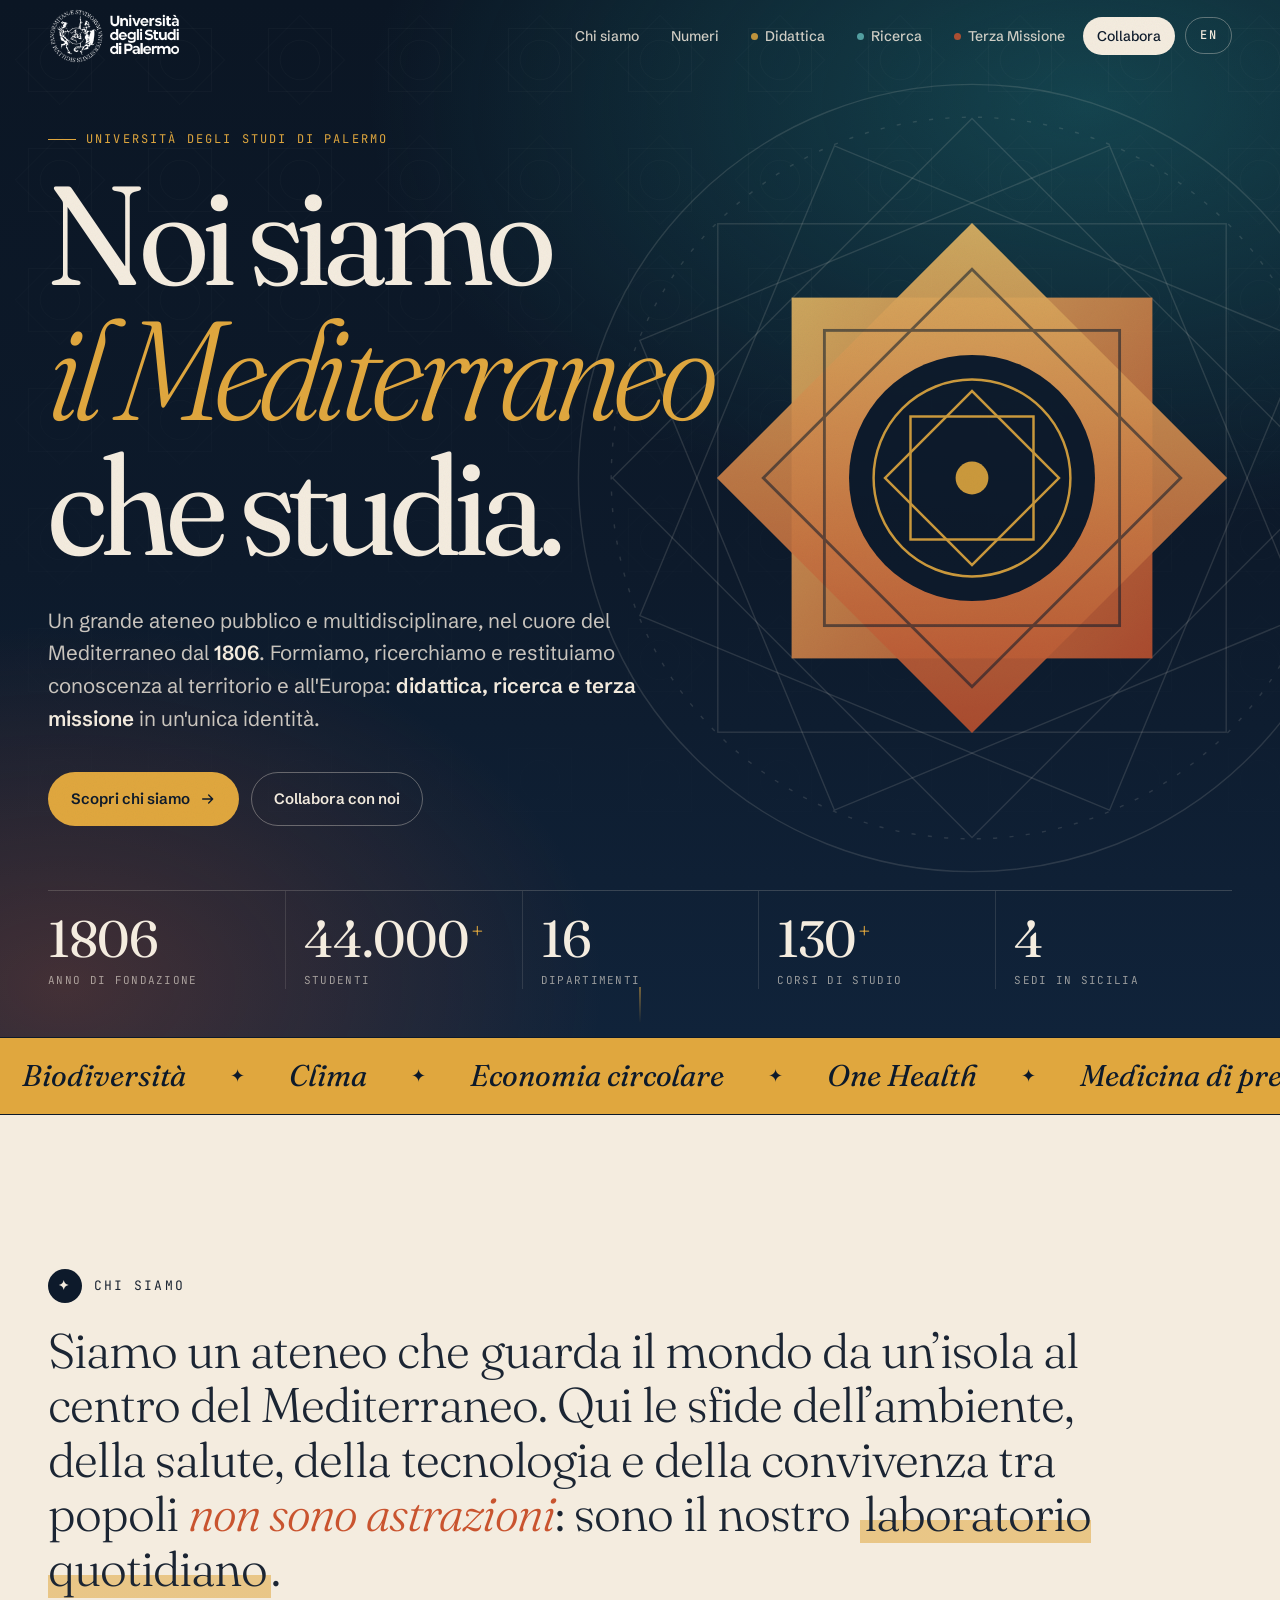
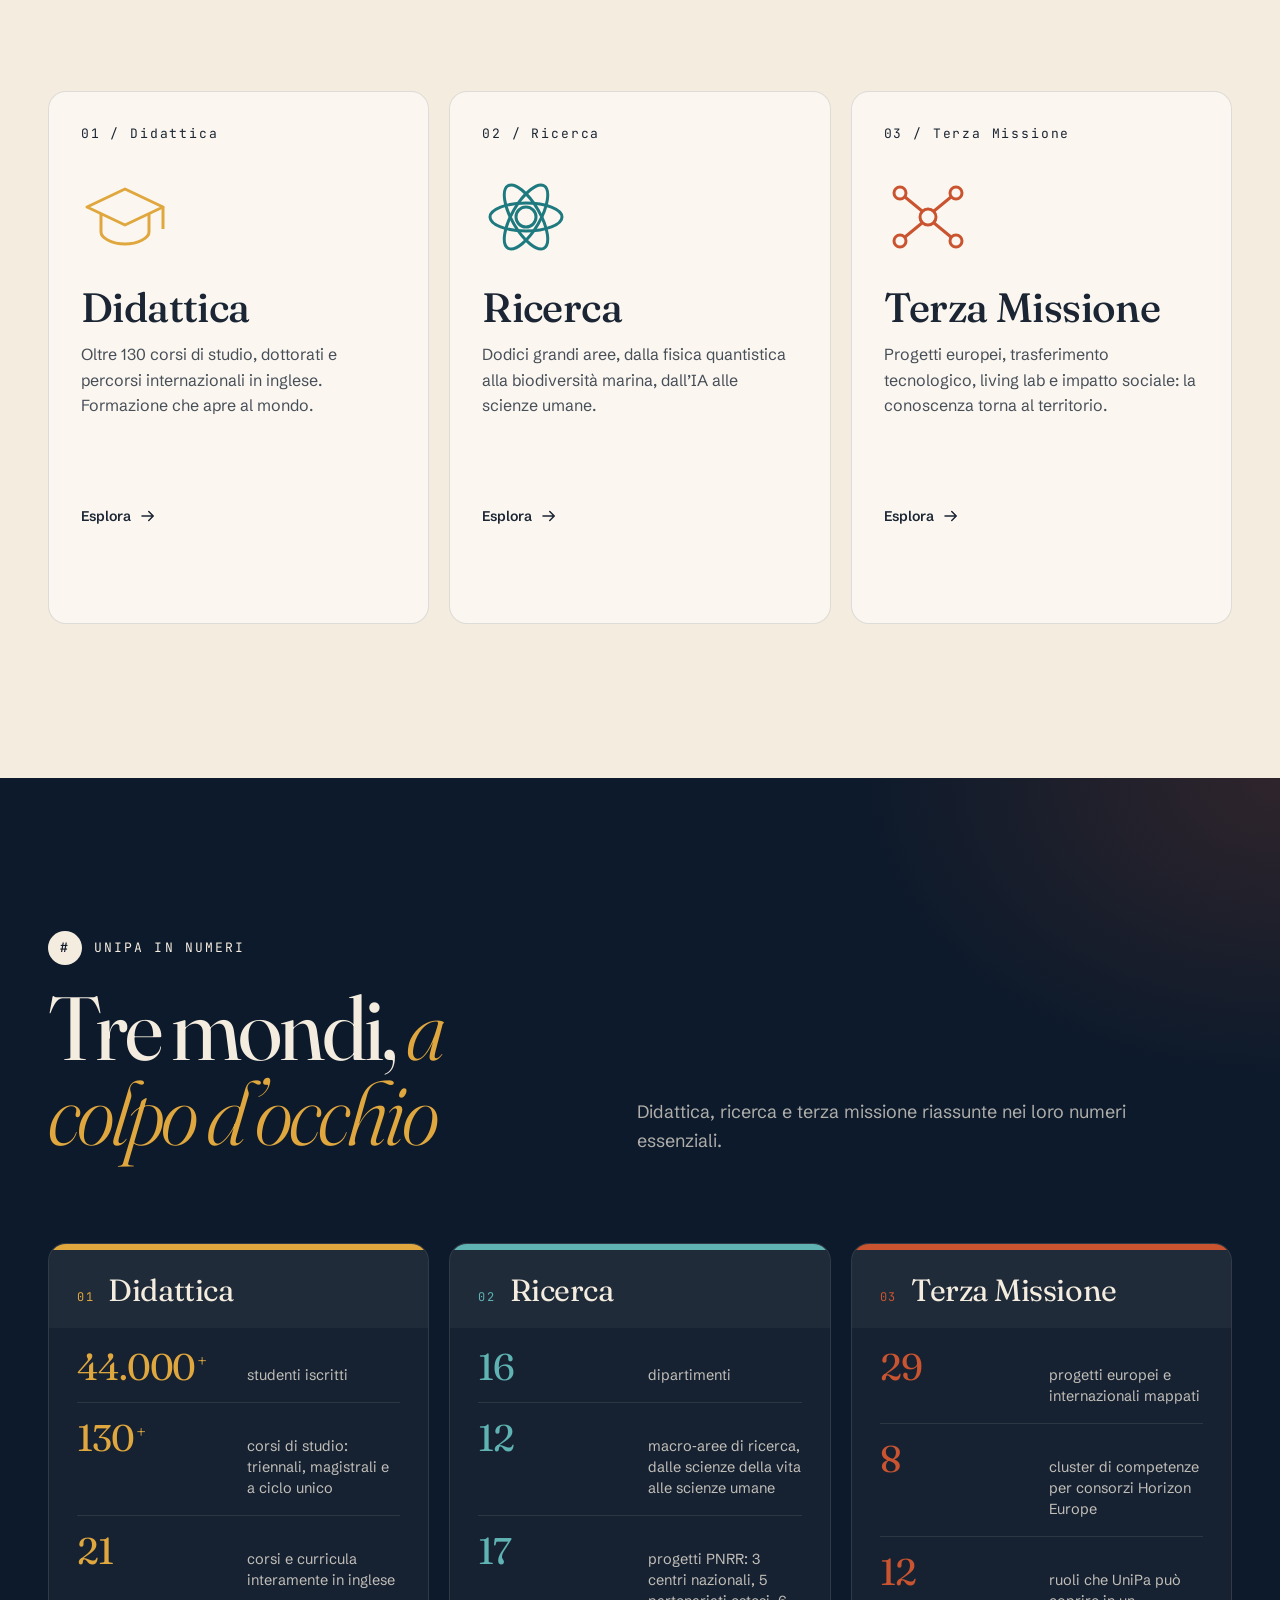
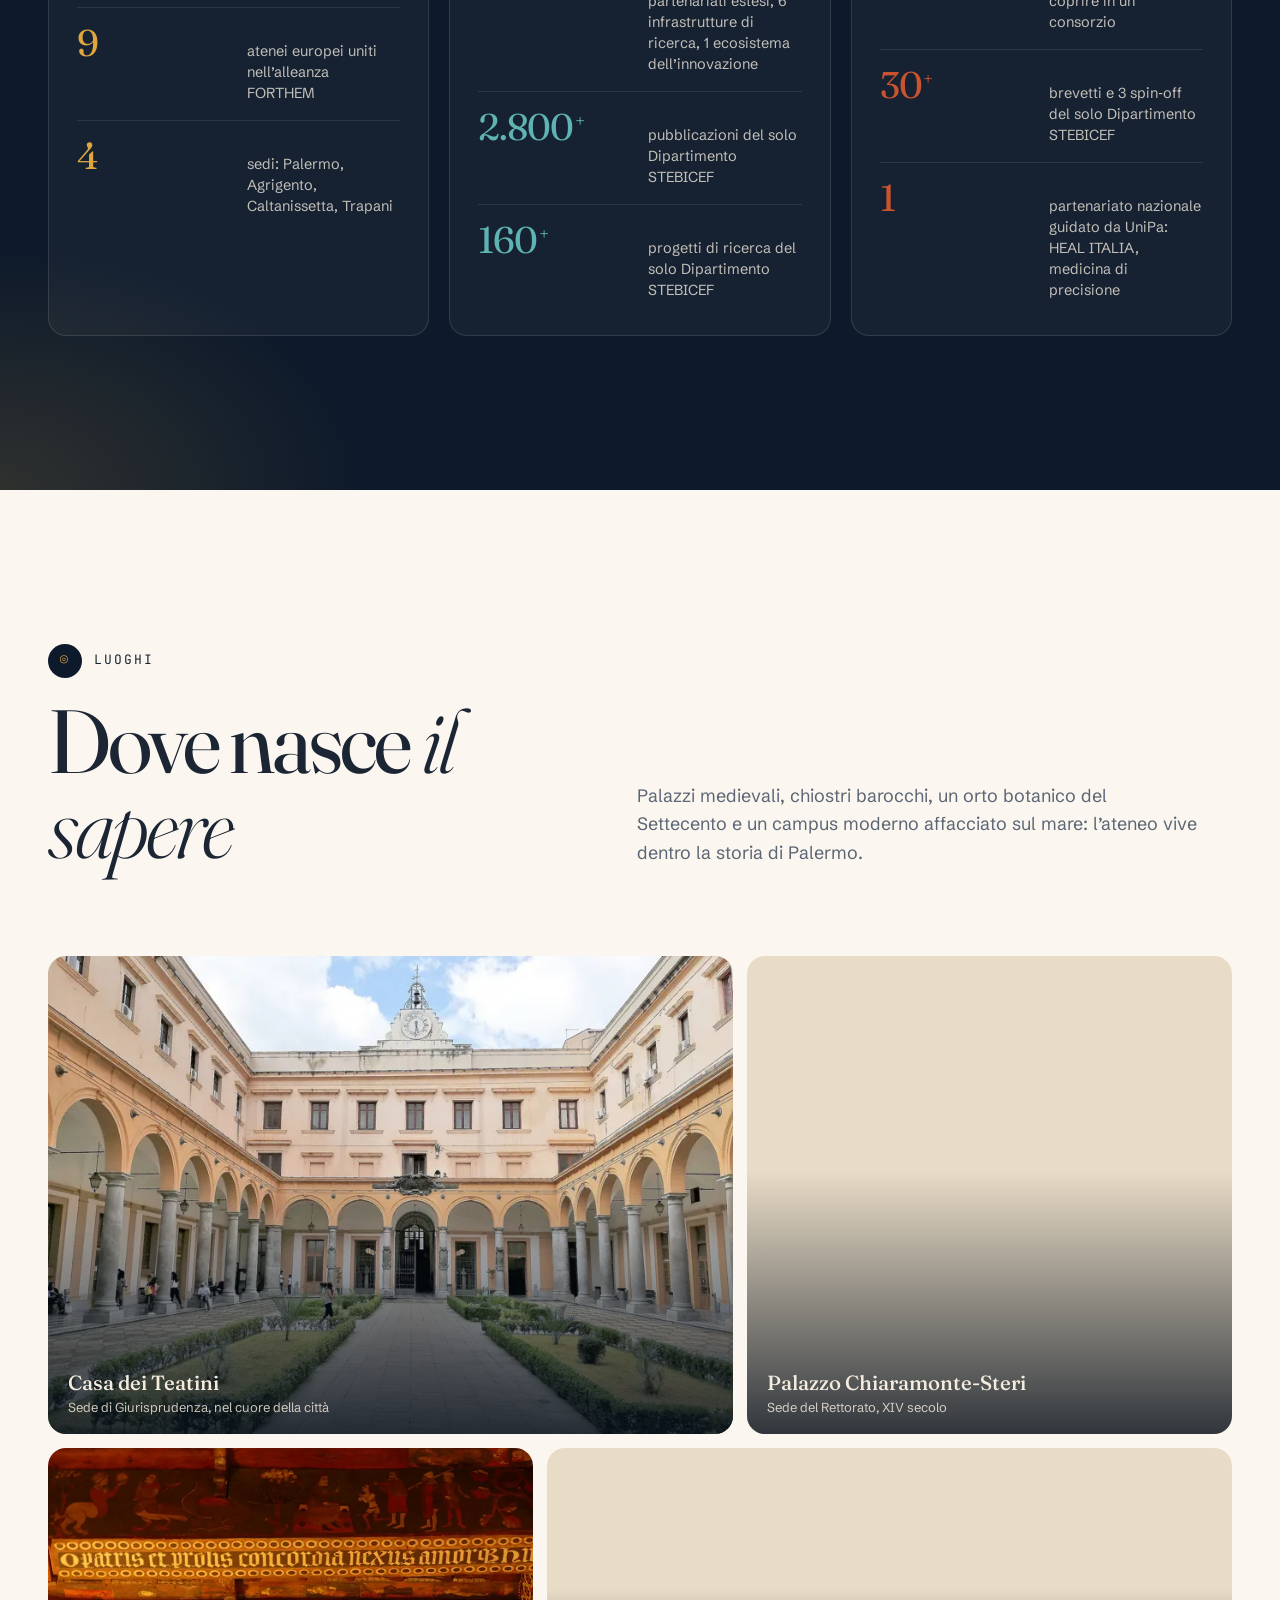
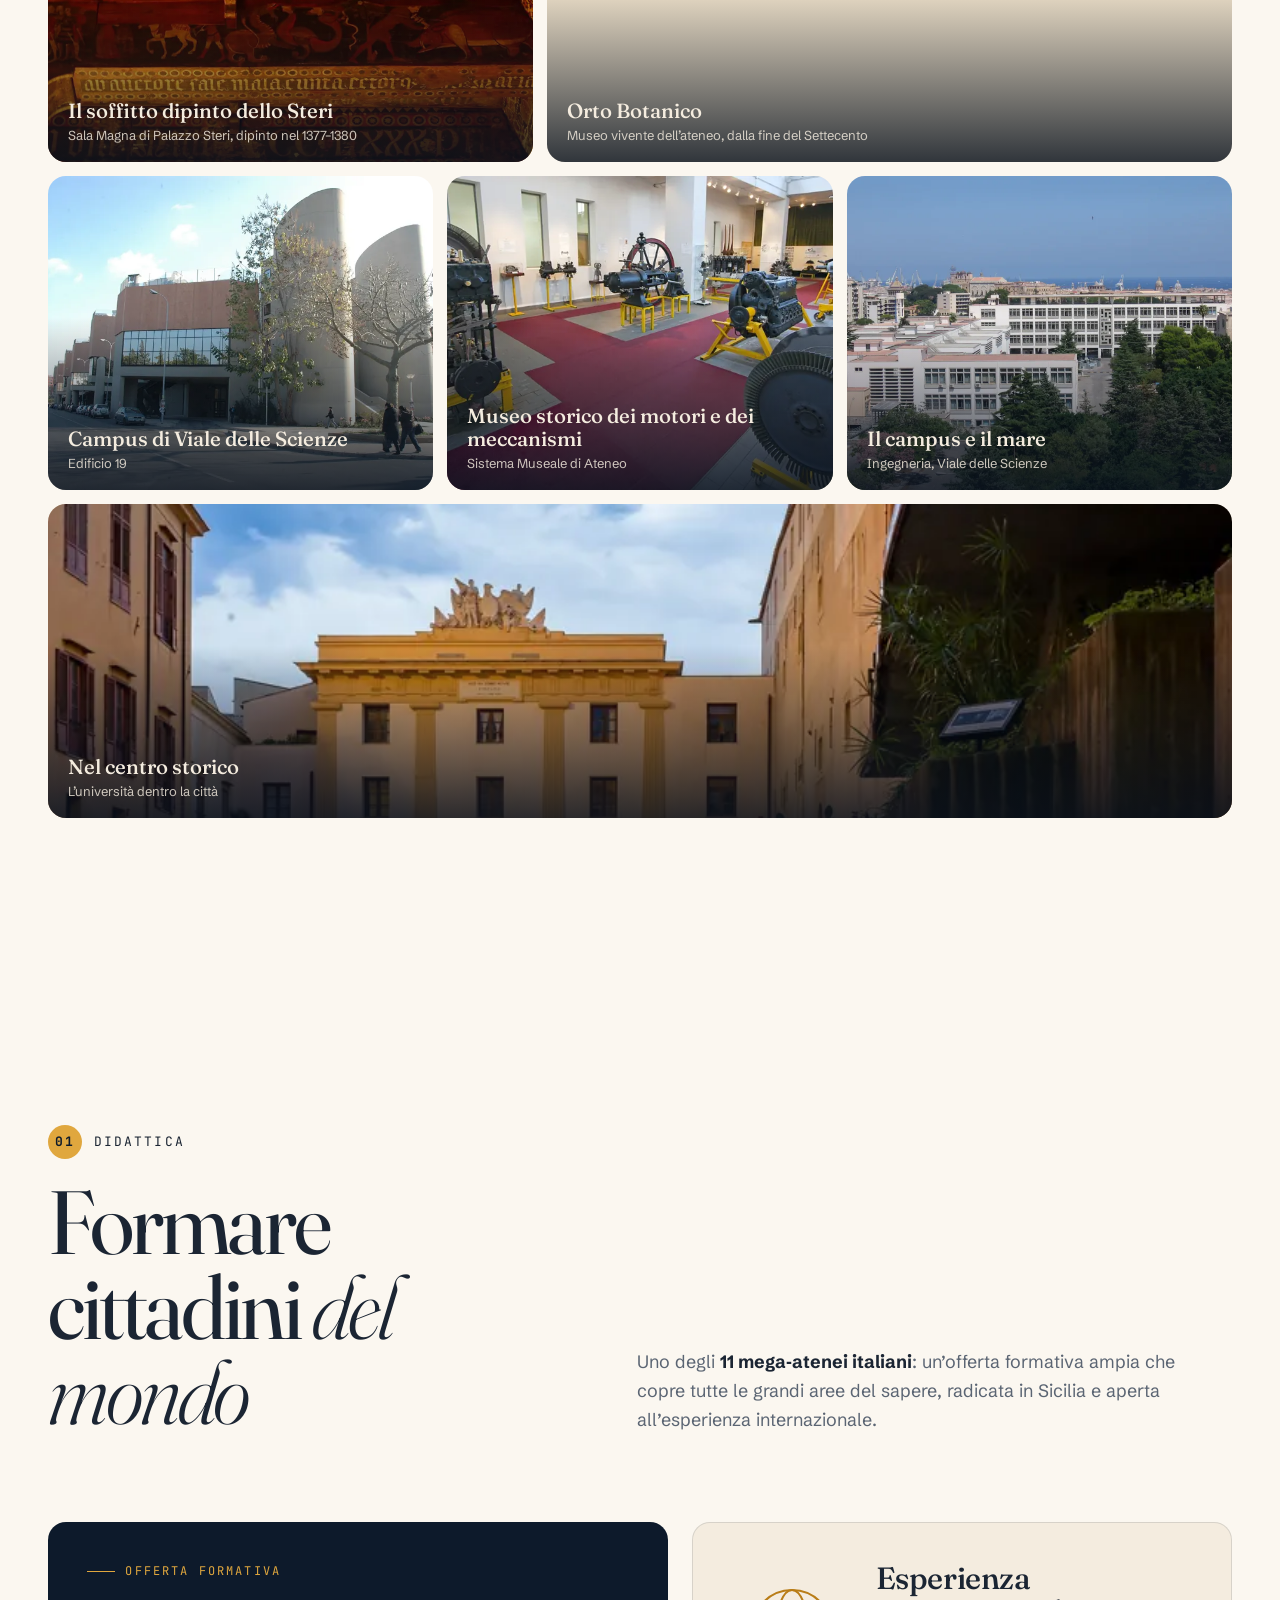
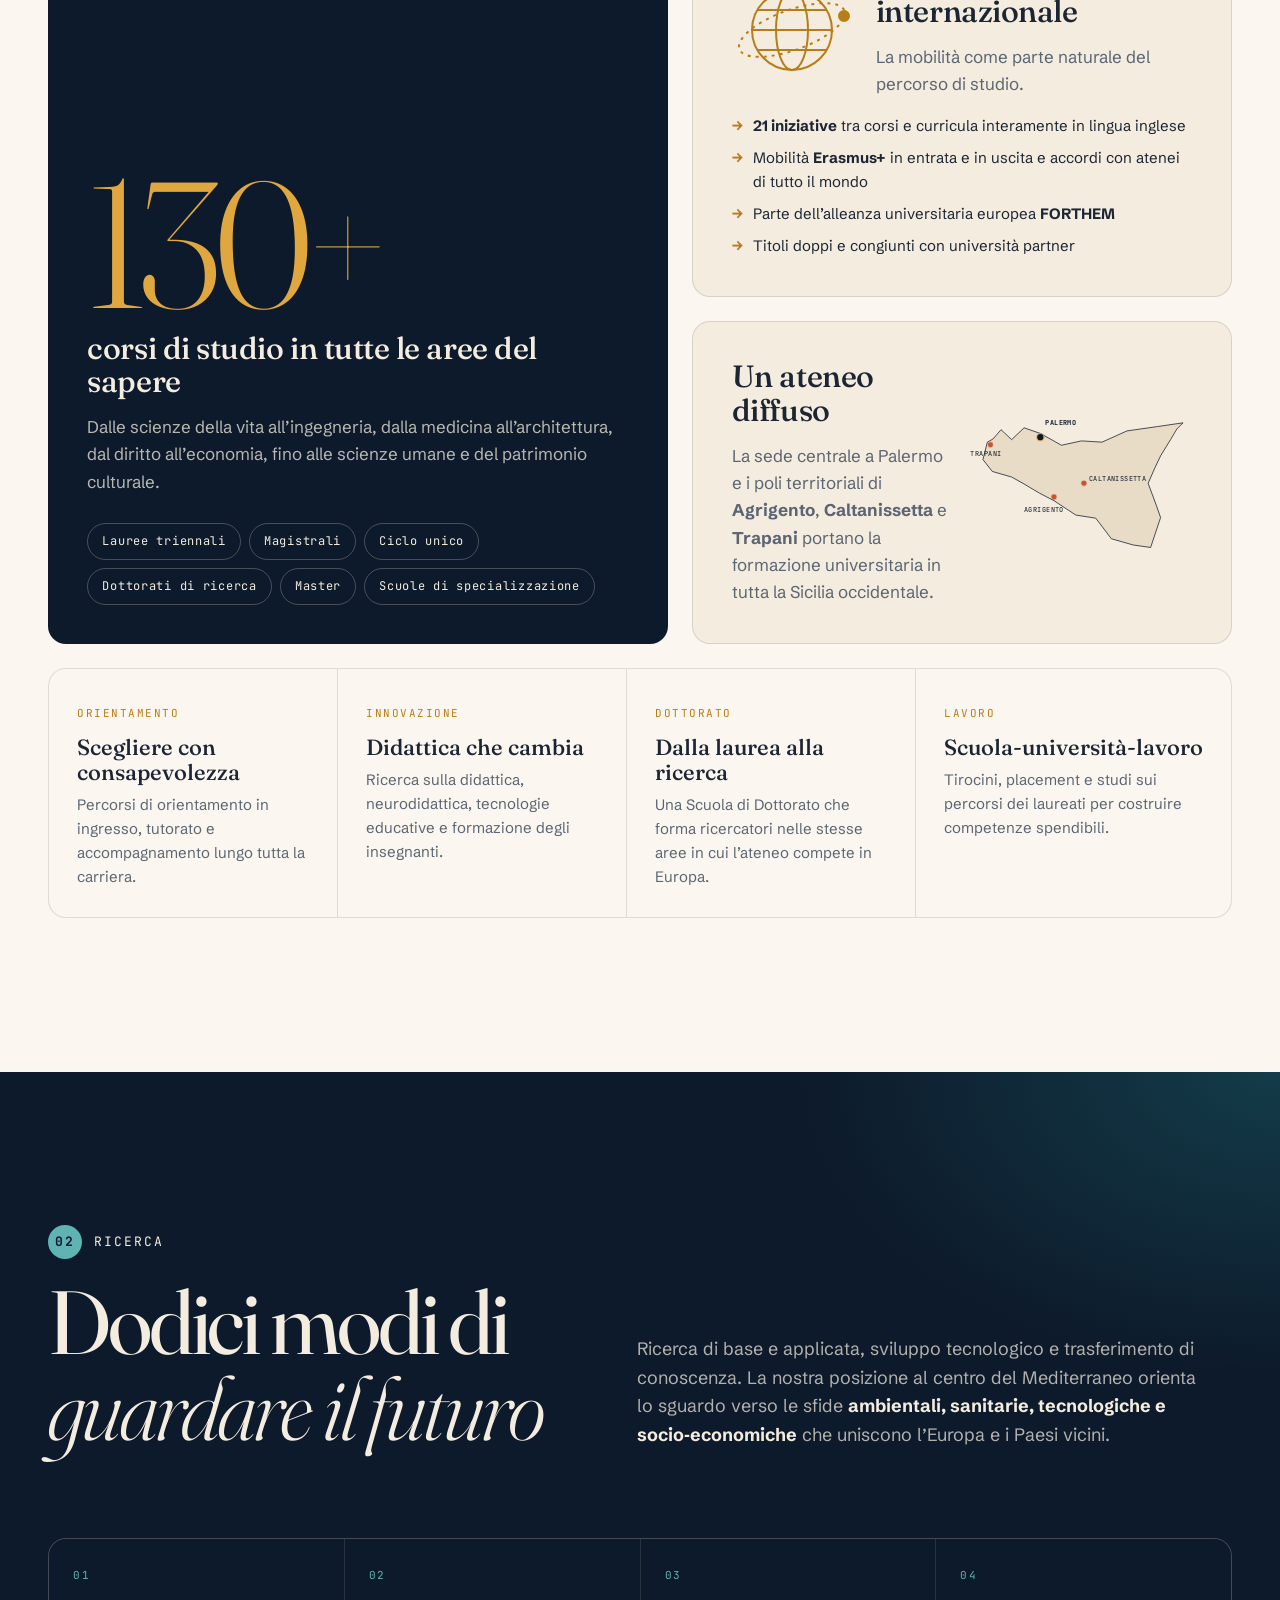
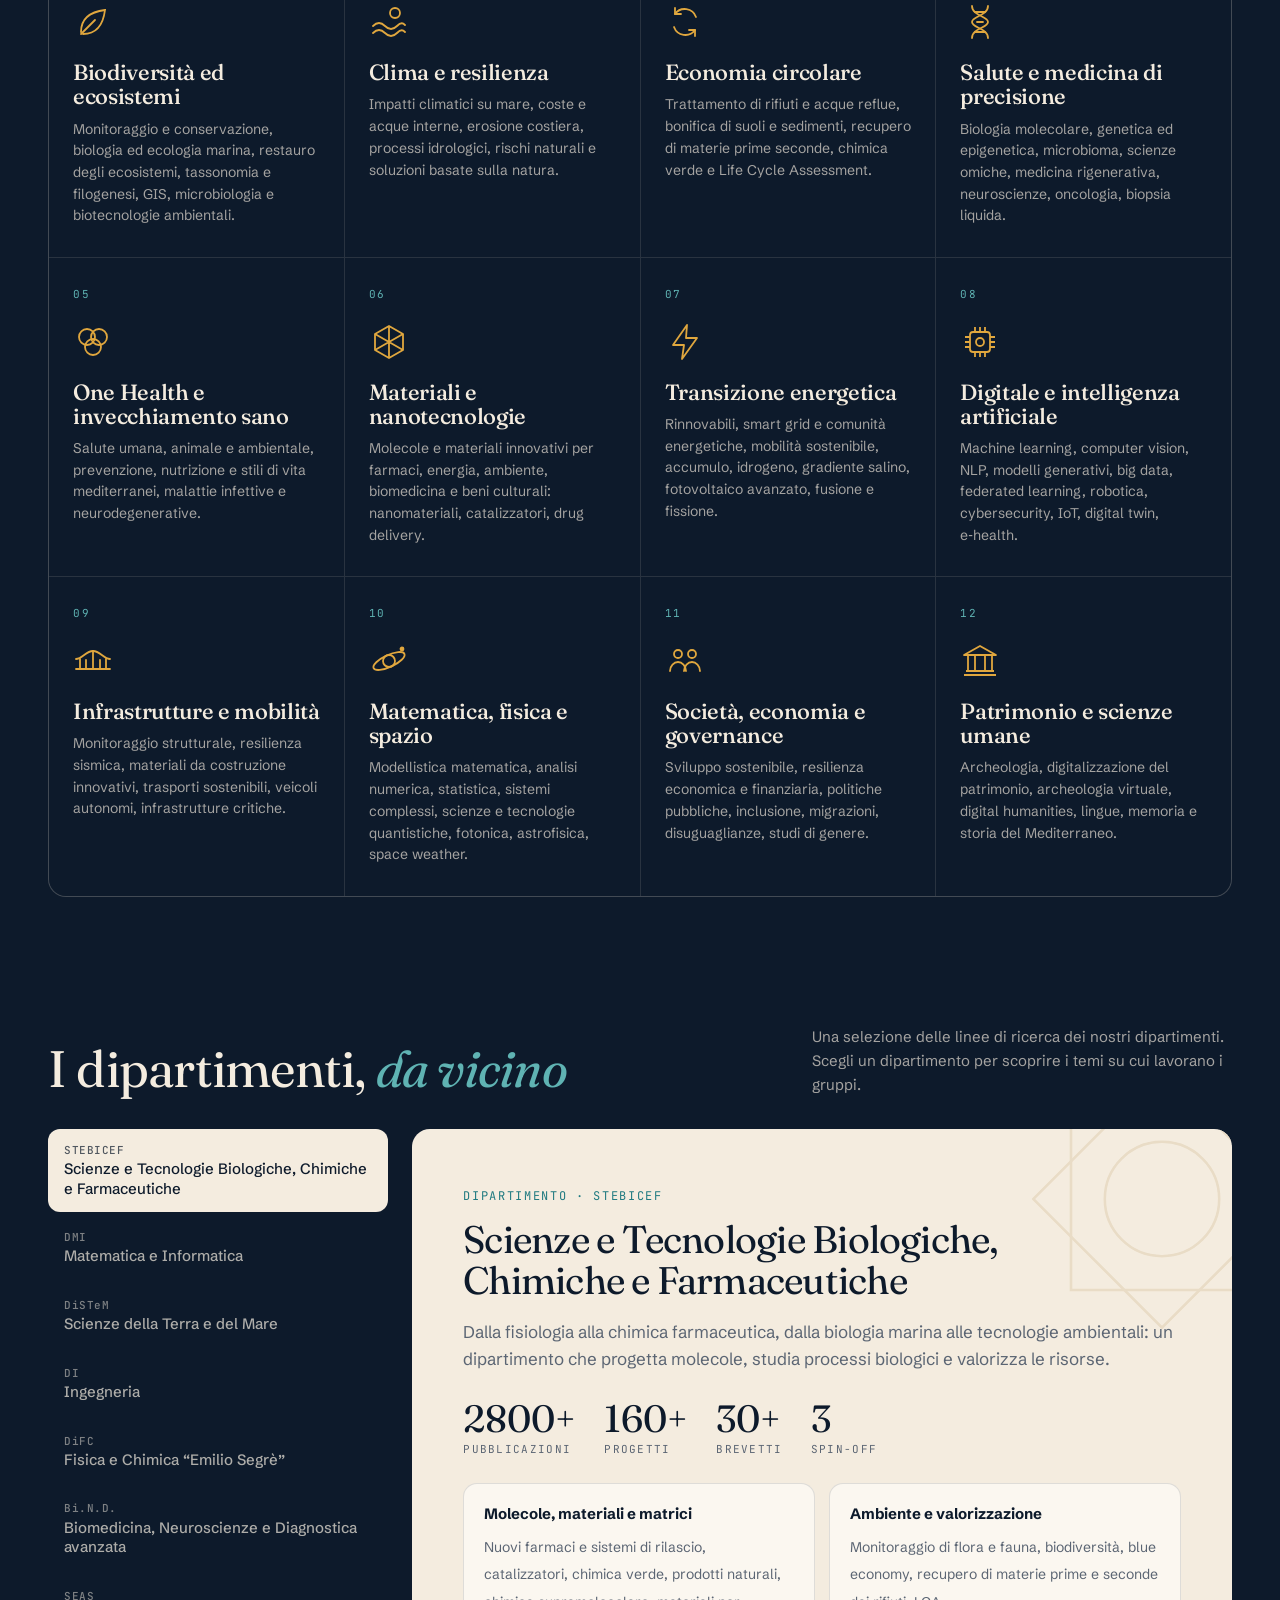
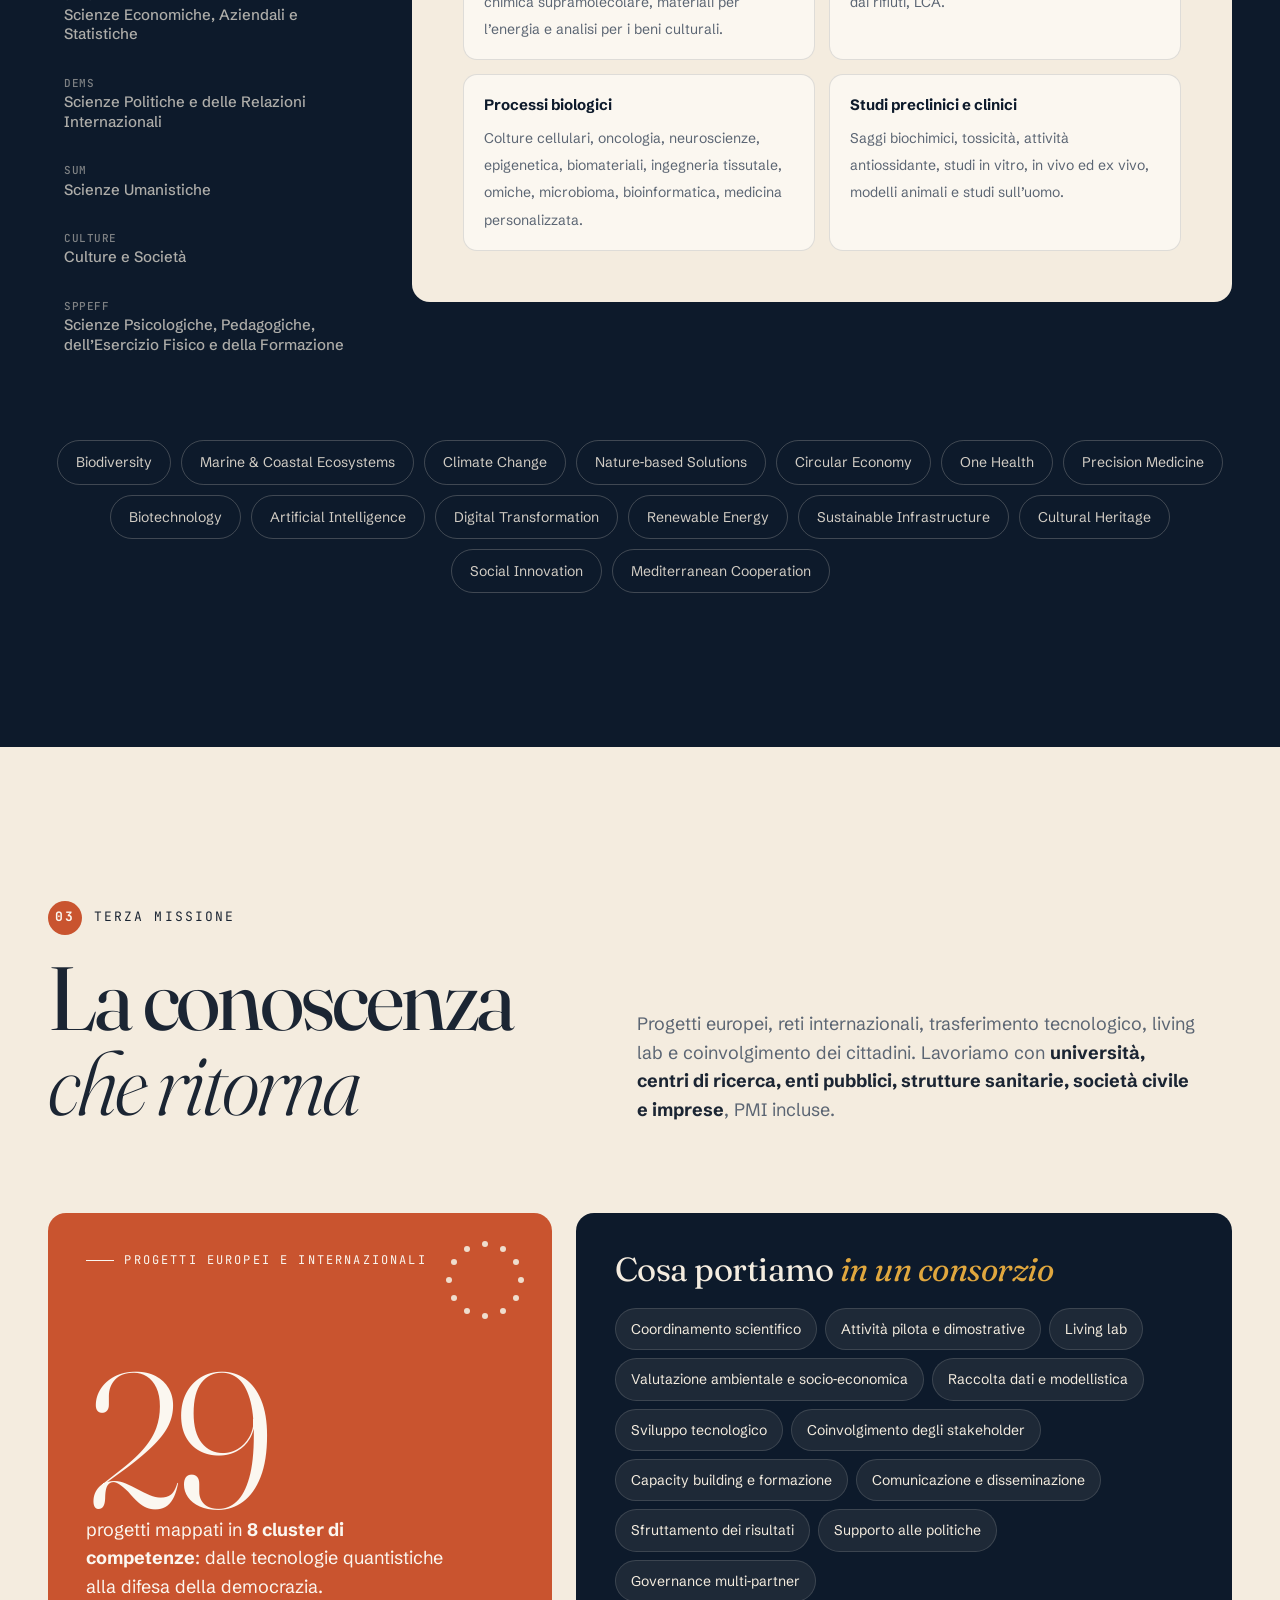
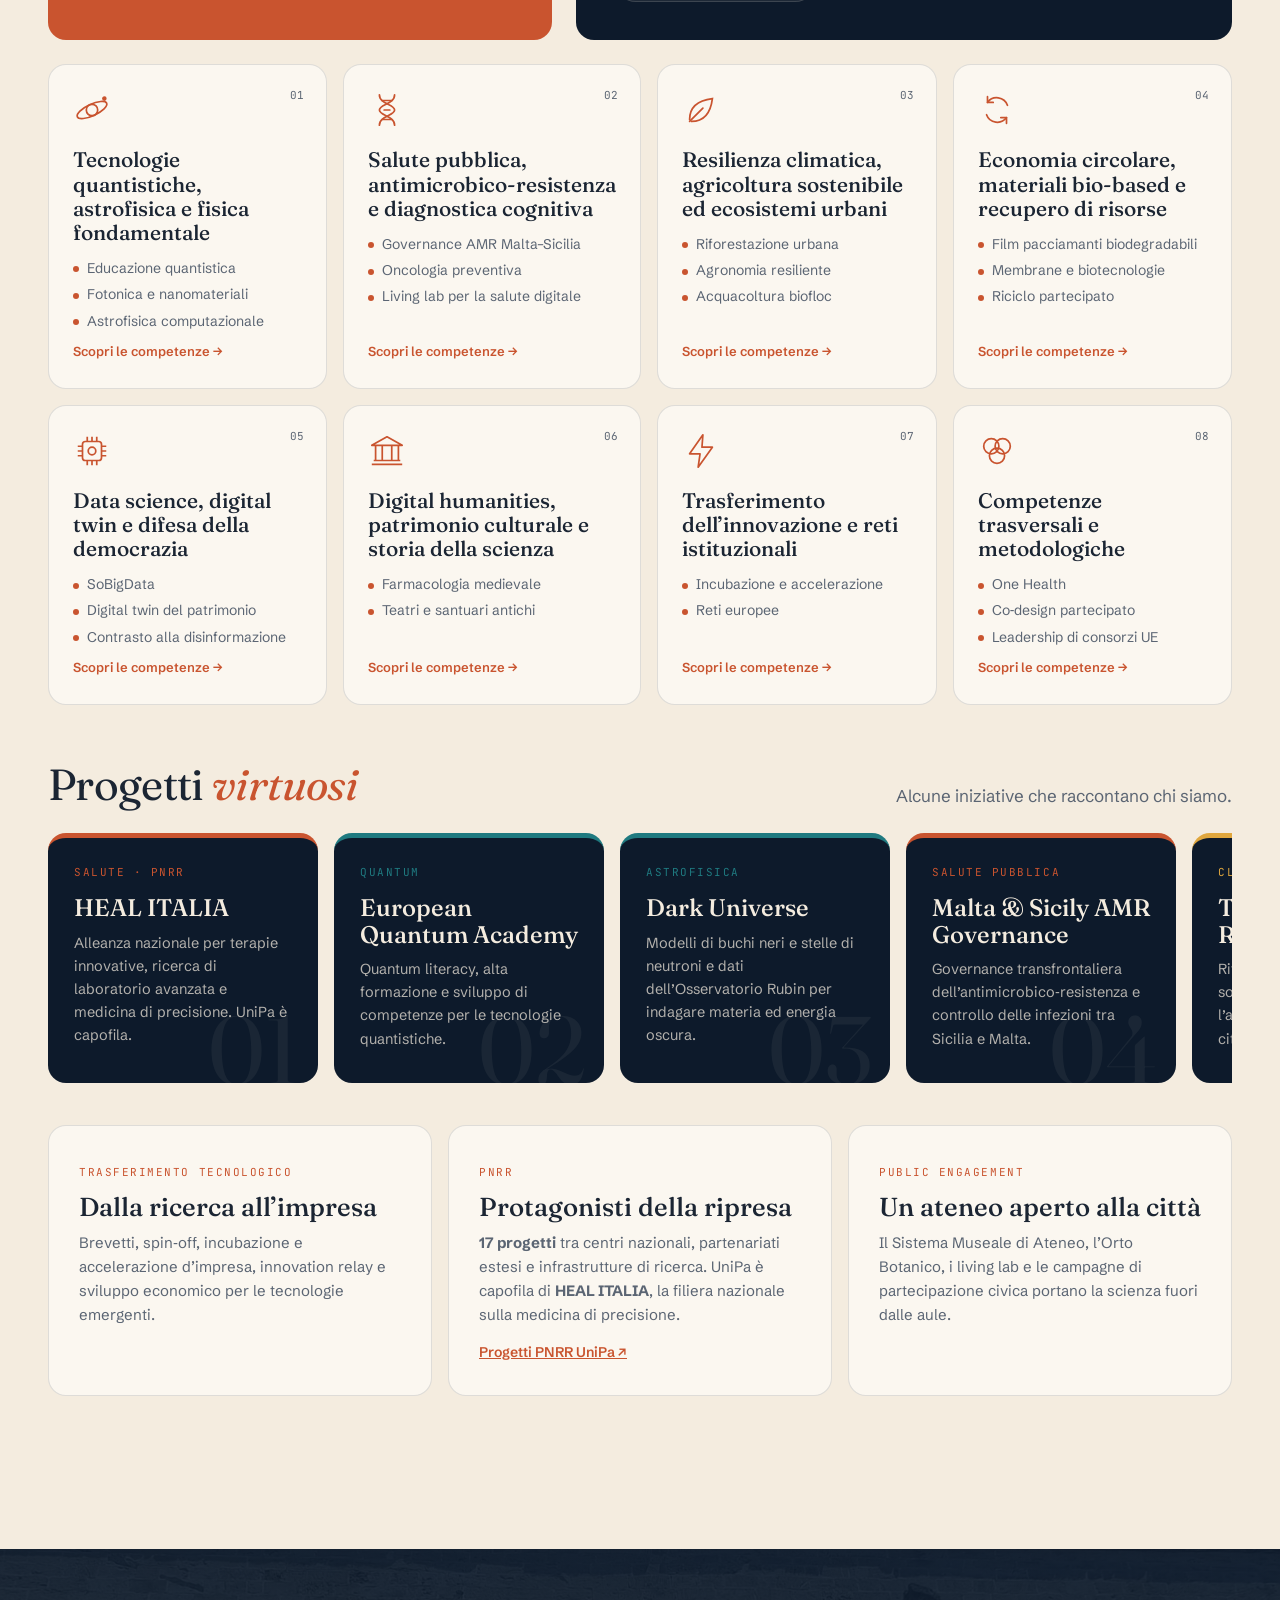
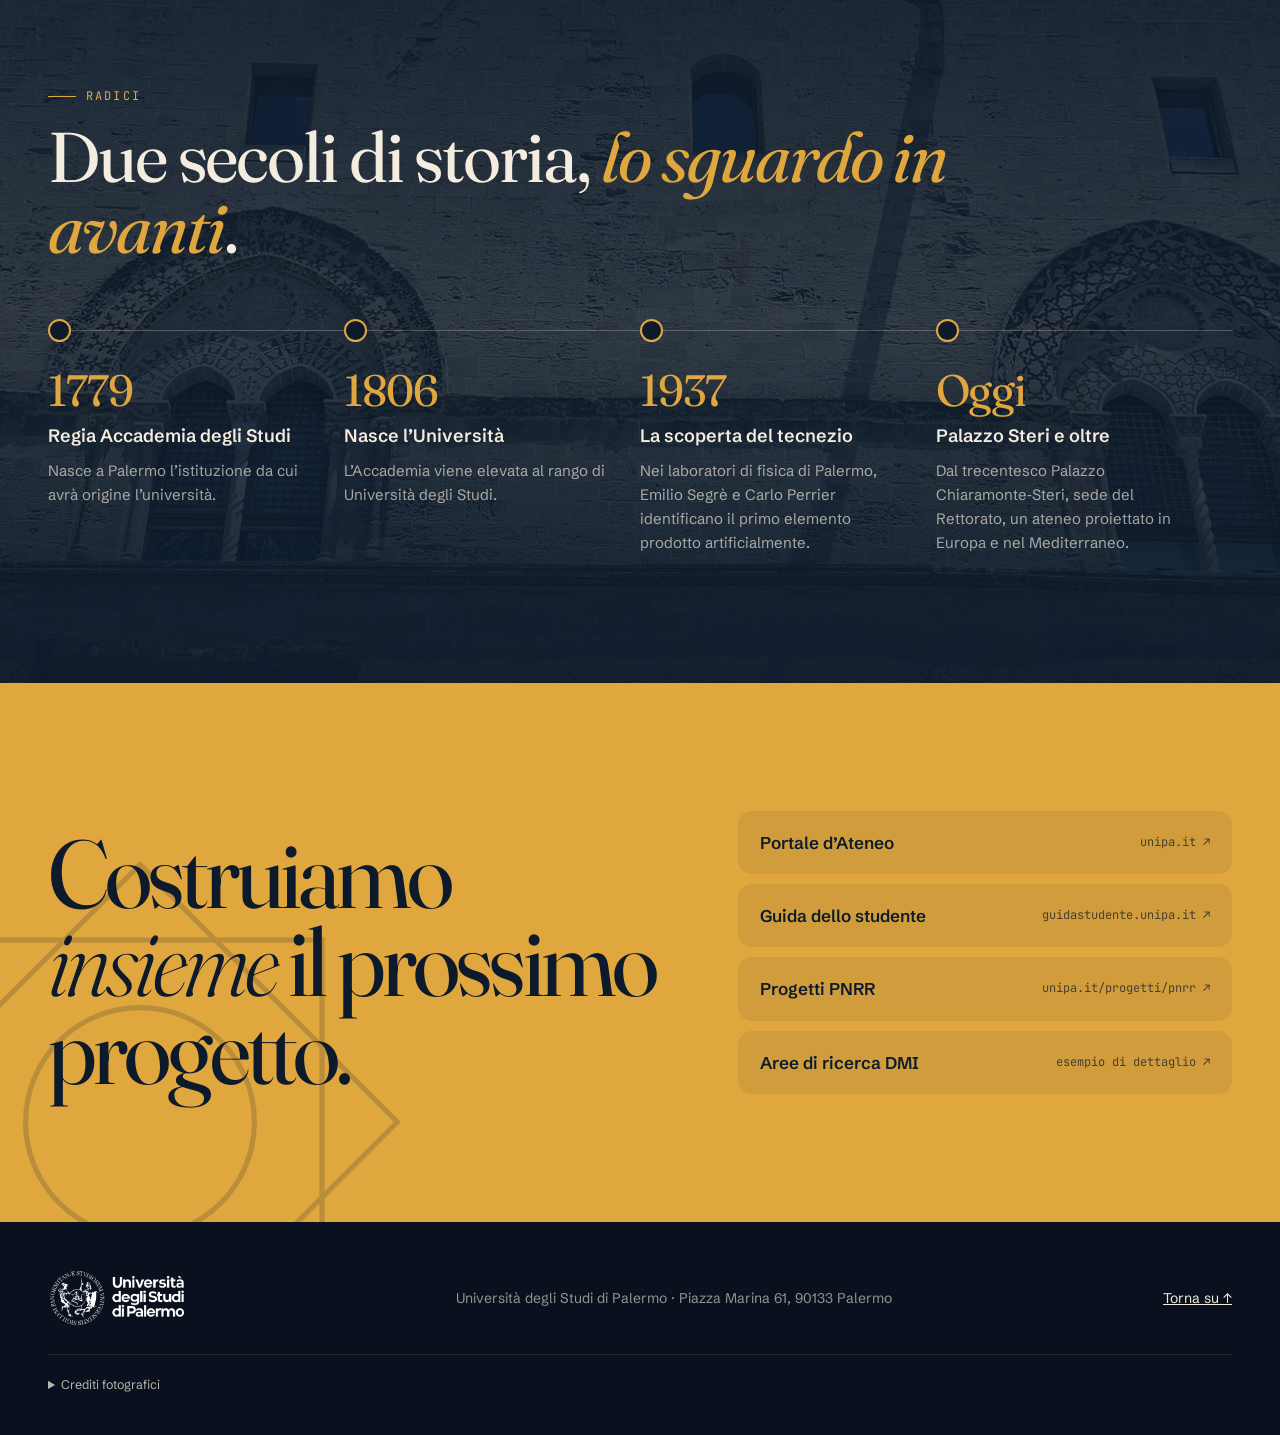
==== commit 063aacdc: "Sostituisce la foto dell'inaugurazione con il soffitto dipinto dello Steri Co-Authored-By: Claude Op" ====
--- a/index.html
+++ b/index.html
@@ -243,9 +243,9 @@
         <img src="assets/img/steri-800.webp" srcset="assets/img/steri-800.webp 800w, assets/img/steri-1600.webp 1600w" sizes="(max-width: 700px) 100vw, 50vw" alt="Palazzo Chiaramonte‑Steri — Sede del Rettorato, XIV secolo" loading="lazy" decoding="async" width="1920" height="885">
         <figcaption><b>Palazzo Chiaramonte‑Steri</b><span>Sede del Rettorato, XIV secolo</span></figcaption>
       </figure>
-      <figure class="ph ph-inaugurazione reveal" style="--i:2">
-        <img src="assets/img/inaugurazione-800.webp" srcset="assets/img/inaugurazione-800.webp 800w, assets/img/inaugurazione-1600.webp 1600w" sizes="(max-width: 700px) 100vw, 50vw" alt="Inaugurazione dell’anno accademico 2023 — Con la Presidente della Commissione Europea Ursula von der Leyen" loading="lazy" decoding="async" width="1920" height="1280">
-        <figcaption><b>Inaugurazione dell’anno accademico 2023</b><span>Con la Presidente della Commissione Europea Ursula von der Leyen</span></figcaption>
+      <figure class="ph ph-soffitto reveal" style="--i:2">
+        <img src="assets/img/soffitto-800.webp" srcset="assets/img/soffitto-800.webp 800w, assets/img/soffitto-1600.webp 1600w" sizes="(max-width: 700px) 100vw, 50vw" alt="Il soffitto dipinto dello Steri — Sala Magna di Palazzo Steri, dipinto nel 1377–1380" loading="lazy" decoding="async" width="1920" height="1440">
+        <figcaption><b>Il soffitto dipinto dello Steri</b><span>Sala Magna di Palazzo Steri, dipinto nel 1377–1380</span></figcaption>
       </figure>
       <figure class="ph ph-orto reveal" style="--i:3">
         <img src="assets/img/orto-800.webp" srcset="assets/img/orto-800.webp 800w, assets/img/orto-1600.webp 1600w" sizes="(max-width: 700px) 100vw, 50vw" alt="Orto Botanico — Museo vivente dell’ateneo, dalla fine del Settecento" loading="lazy" decoding="async" width="1920" height="885">
@@ -469,7 +469,7 @@
     <p><a href="#top">Torna su ↑</a></p>
   </div>
   <div class="wrap credits">
-    <details><summary>Crediti fotografici</summary><ul><li>Casa dei Teatini: Effems, <a href="https://commons.wikimedia.org/wiki/File:SGT_14_09_2018_01.jpg" target="_blank" rel="noopener">CC BY-SA 4.0</a></li><li>Palazzo Chiaramonte‑Steri: Effems, <a href="https://commons.wikimedia.org/wiki/File:Palermo_-_Palazzo_Chiaramonte_-_2026-09-03_11-20-33_001.jpg" target="_blank" rel="noopener">CC BY-SA 4.0</a></li><li>Inaugurazione dell’anno accademico 2023: European Commission (Dati Bendo), <a href="https://commons.wikimedia.org/wiki/File:Opening_ceremony_of_the_academic_year_of_the_University_of_Palermo_-_P060320-504859.jpg" target="_blank" rel="noopener">CC BY 4.0</a></li><li>Orto Botanico: Effems, <a href="https://commons.wikimedia.org/wiki/File:Orto_botanico_(Palermo)_24_05_2026_40.jpg" target="_blank" rel="noopener">CC BY 4.0</a></li><li>Campus di Viale delle Scienze: Università degli Studi di Palermo, <a href="https://commons.wikimedia.org/wiki/File:Edificio_19_Unipa.jpg" target="_blank" rel="noopener">CC BY-SA 4.0</a></li><li>Museo storico dei motori e dei meccanismi: Museo Motori, <a href="https://commons.wikimedia.org/wiki/File:Museomotori_-_unipa.jpg" target="_blank" rel="noopener">CC BY-SA 4.0</a></li><li>Il campus e il mare: Kemonia, <a href="https://commons.wikimedia.org/wiki/File:Facolt%C3%A0_di_Ingegneria_Palermo.JPG" target="_blank" rel="noopener">CC BY-SA 4.0</a></li><li>Nel centro storico: Wolfgang Moroder.  
+    <details><summary>Crediti fotografici</summary><ul><li>Casa dei Teatini: Effems, <a href="https://commons.wikimedia.org/wiki/File:SGT_14_09_2018_01.jpg" target="_blank" rel="noopener">CC BY-SA 4.0</a></li><li>Palazzo Chiaramonte‑Steri: Effems, <a href="https://commons.wikimedia.org/wiki/File:Palermo_-_Palazzo_Chiaramonte_-_2026-09-03_11-20-33_001.jpg" target="_blank" rel="noopener">CC BY-SA 4.0</a></li><li>Soffitto dello Steri: Benjamín Núñez González, <a href="https://commons.wikimedia.org/wiki/File:Palazzo_Chiaramonte-Steri,_vigas_decoradas,_Palermo,_Sicilia,_Italia,_2015.JPG" target="_blank" rel="noopener">CC BY-SA 4.0</a></li><li>Orto Botanico: Effems, <a href="https://commons.wikimedia.org/wiki/File:Orto_botanico_(Palermo)_24_05_2026_40.jpg" target="_blank" rel="noopener">CC BY 4.0</a></li><li>Campus di Viale delle Scienze: Università degli Studi di Palermo, <a href="https://commons.wikimedia.org/wiki/File:Edificio_19_Unipa.jpg" target="_blank" rel="noopener">CC BY-SA 4.0</a></li><li>Museo storico dei motori e dei meccanismi: Museo Motori, <a href="https://commons.wikimedia.org/wiki/File:Museomotori_-_unipa.jpg" target="_blank" rel="noopener">CC BY-SA 4.0</a></li><li>Il campus e il mare: Kemonia, <a href="https://commons.wikimedia.org/wiki/File:Facolt%C3%A0_di_Ingegneria_Palermo.JPG" target="_blank" rel="noopener">CC BY-SA 4.0</a></li><li>Nel centro storico: Wolfgang Moroder.  
 
 Feel free to use my photos, but please mention me as the author and send me a  message. 
 
--- a/css/style.css
+++ b/css/style.css
@@ -658,14 +658,14 @@
 .ph figcaption span { font-size: 13px; opacity: .82; }
 .ph-teatini { grid-column: span 7; grid-row: span 3; }
 .ph-steri { grid-column: span 5; grid-row: span 3; }
-.ph-inaugurazione { grid-column: span 5; grid-row: span 2; }
+.ph-soffitto { grid-column: span 5; grid-row: span 2; }
 .ph-orto { grid-column: span 7; grid-row: span 2; }
 .ph-edificio19 { grid-column: span 4; grid-row: span 2; }
 .ph-motori { grid-column: span 4; grid-row: span 2; }
 .ph-campus { grid-column: span 4; grid-row: span 2; }
 .ph-cortile { grid-column: span 12; grid-row: span 2; }
 .ph-cortile img { object-position: center 60%; }
-.ph-inaugurazione img { object-position: center 30%; }
+
 
 /* Heritage con foto */
 .heritage { position: relative; isolation: isolate; }
@@ -684,11 +684,11 @@
 @media (max-width: 900px) {
   .ph-grid { grid-template-columns: repeat(2, 1fr); grid-auto-rows: 170px; gap: 10px; }
   .ph-grid .ph { grid-column: span 1; grid-row: span 1; }
-  .ph-grid .ph-teatini, .ph-grid .ph-inaugurazione { grid-column: span 2; grid-row: span 2; }
+  .ph-grid .ph-teatini, .ph-grid .ph-soffitto { grid-column: span 2; grid-row: span 2; }
   .ph-grid .ph-campus, .ph-grid .ph-cortile { grid-column: span 2; }
   .ph figcaption { left: 14px; right: 14px; bottom: 12px; }
   .ph figcaption span { display: none; }
-  .ph-teatini figcaption span, .ph-inaugurazione figcaption span { display: block; }
+  .ph-teatini figcaption span, .ph-soffitto figcaption span { display: block; }
 }
 @media (max-width: 480px) {
   .ph-grid { grid-auto-rows: 140px; }
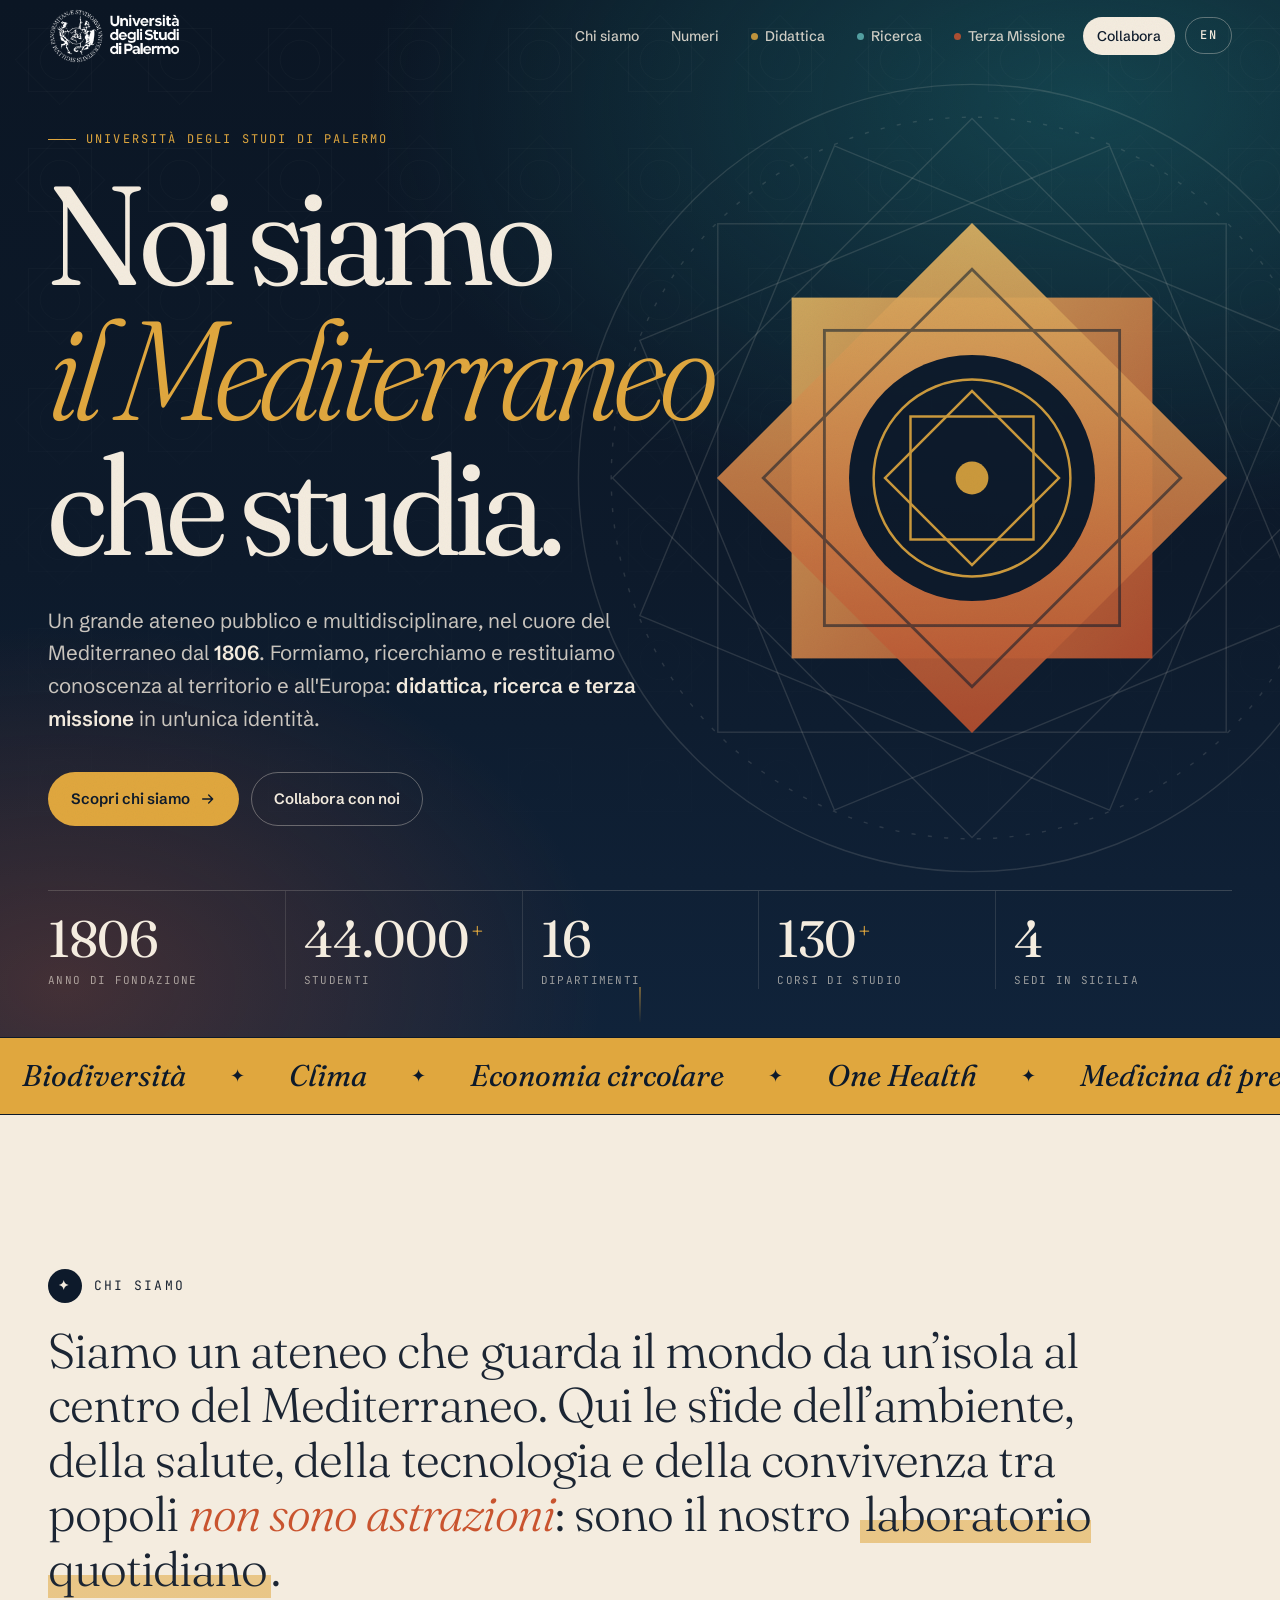
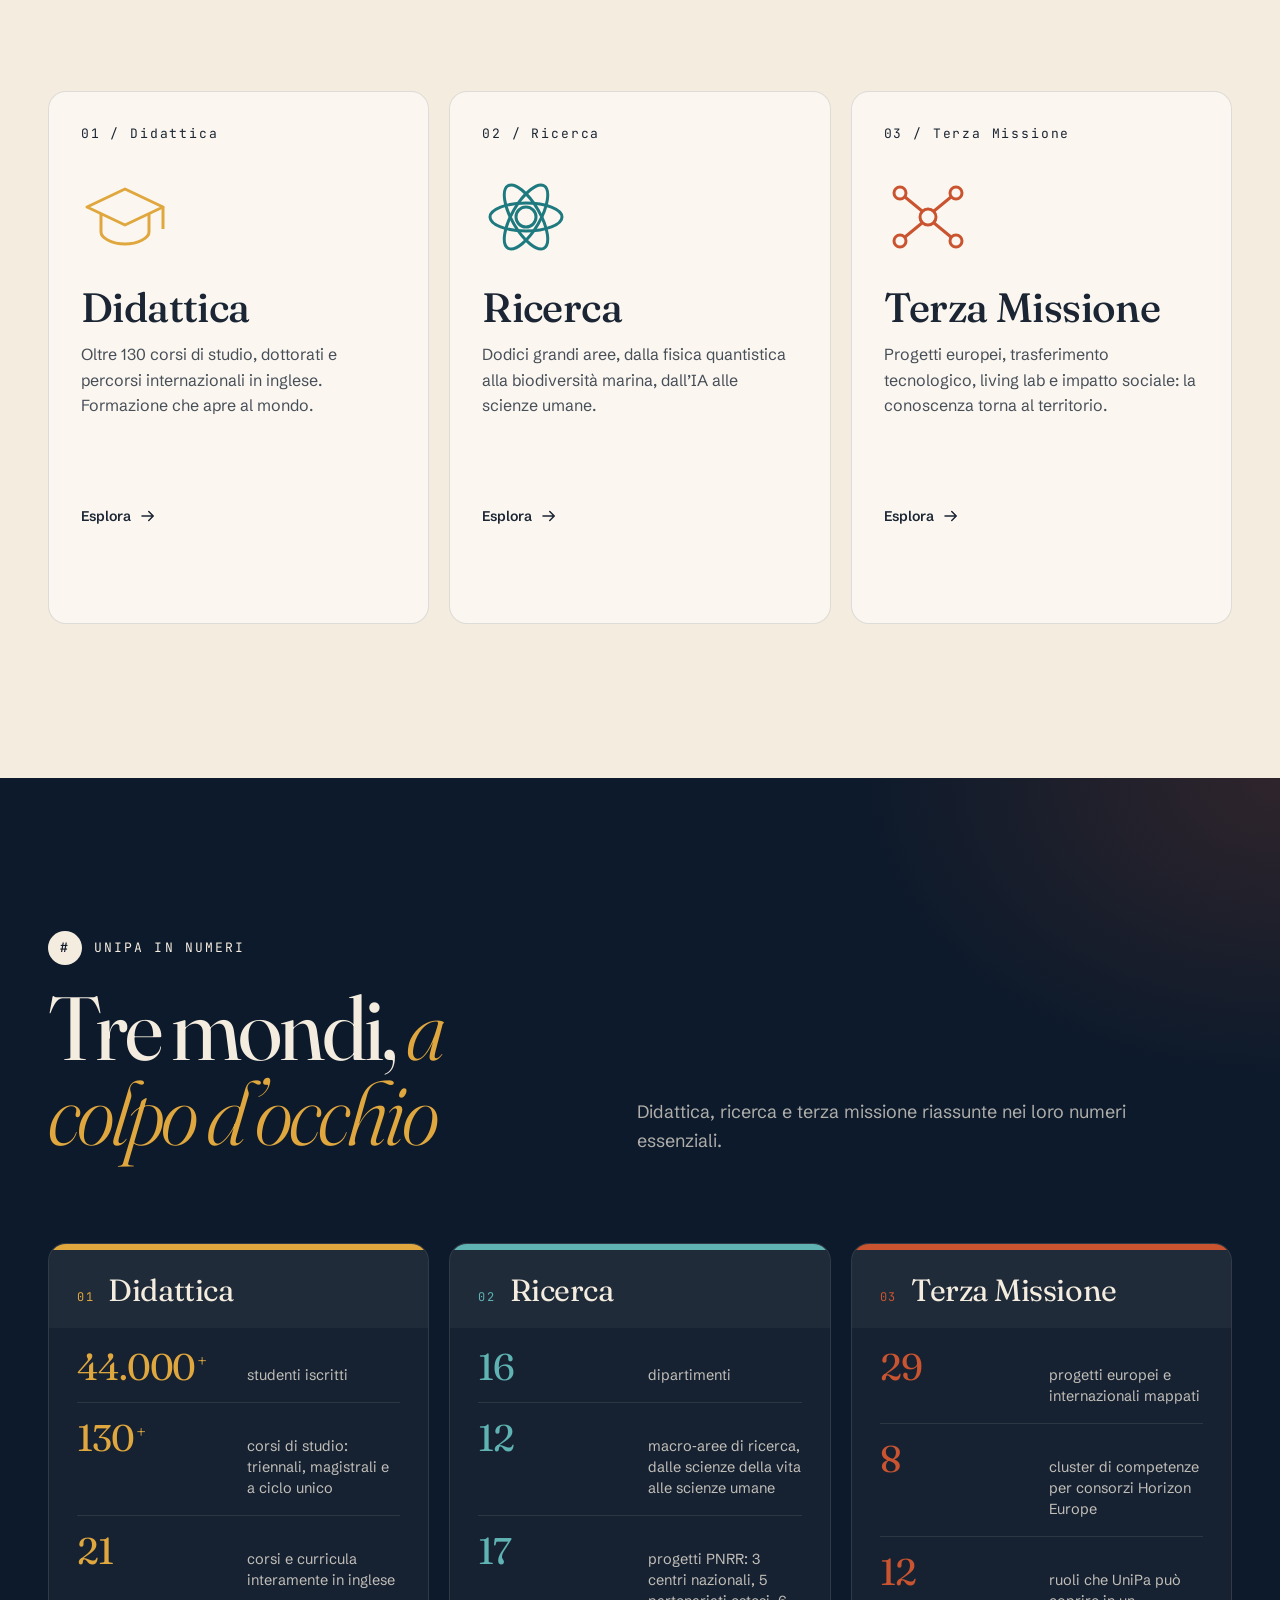
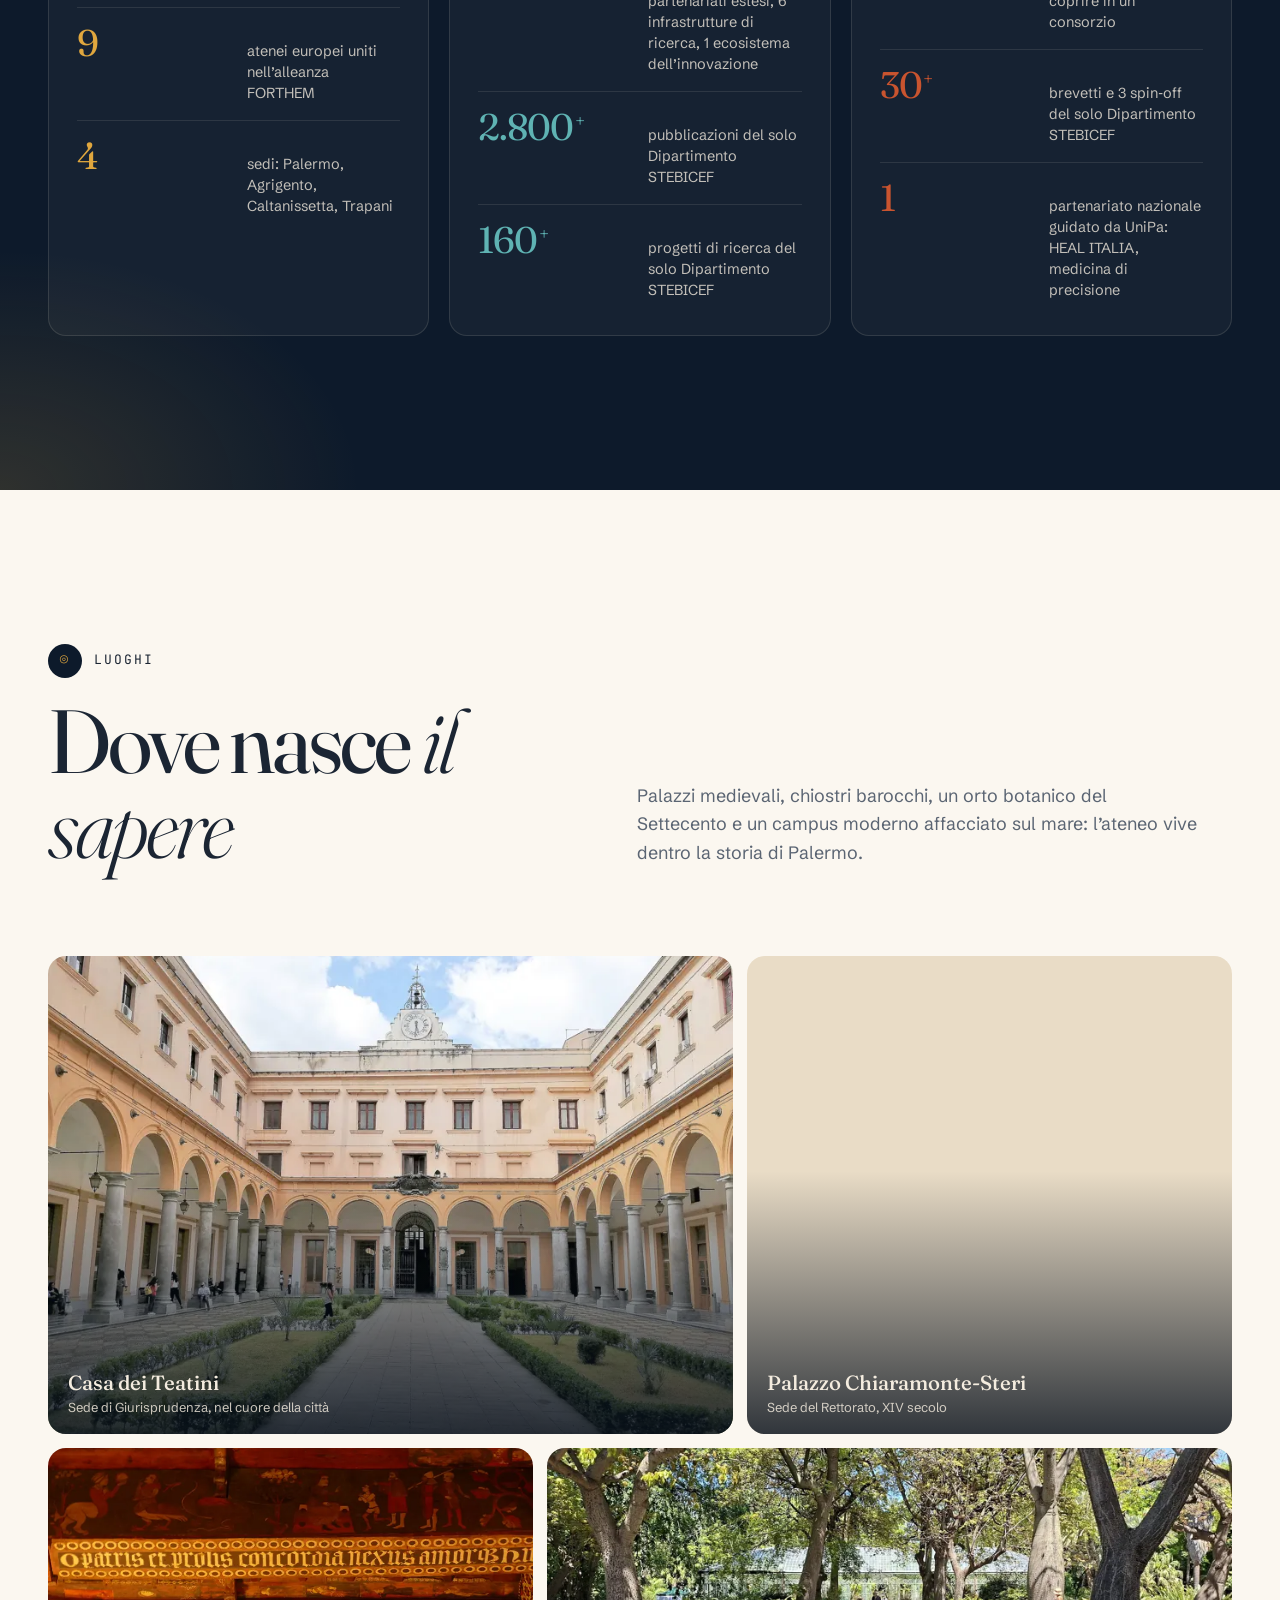
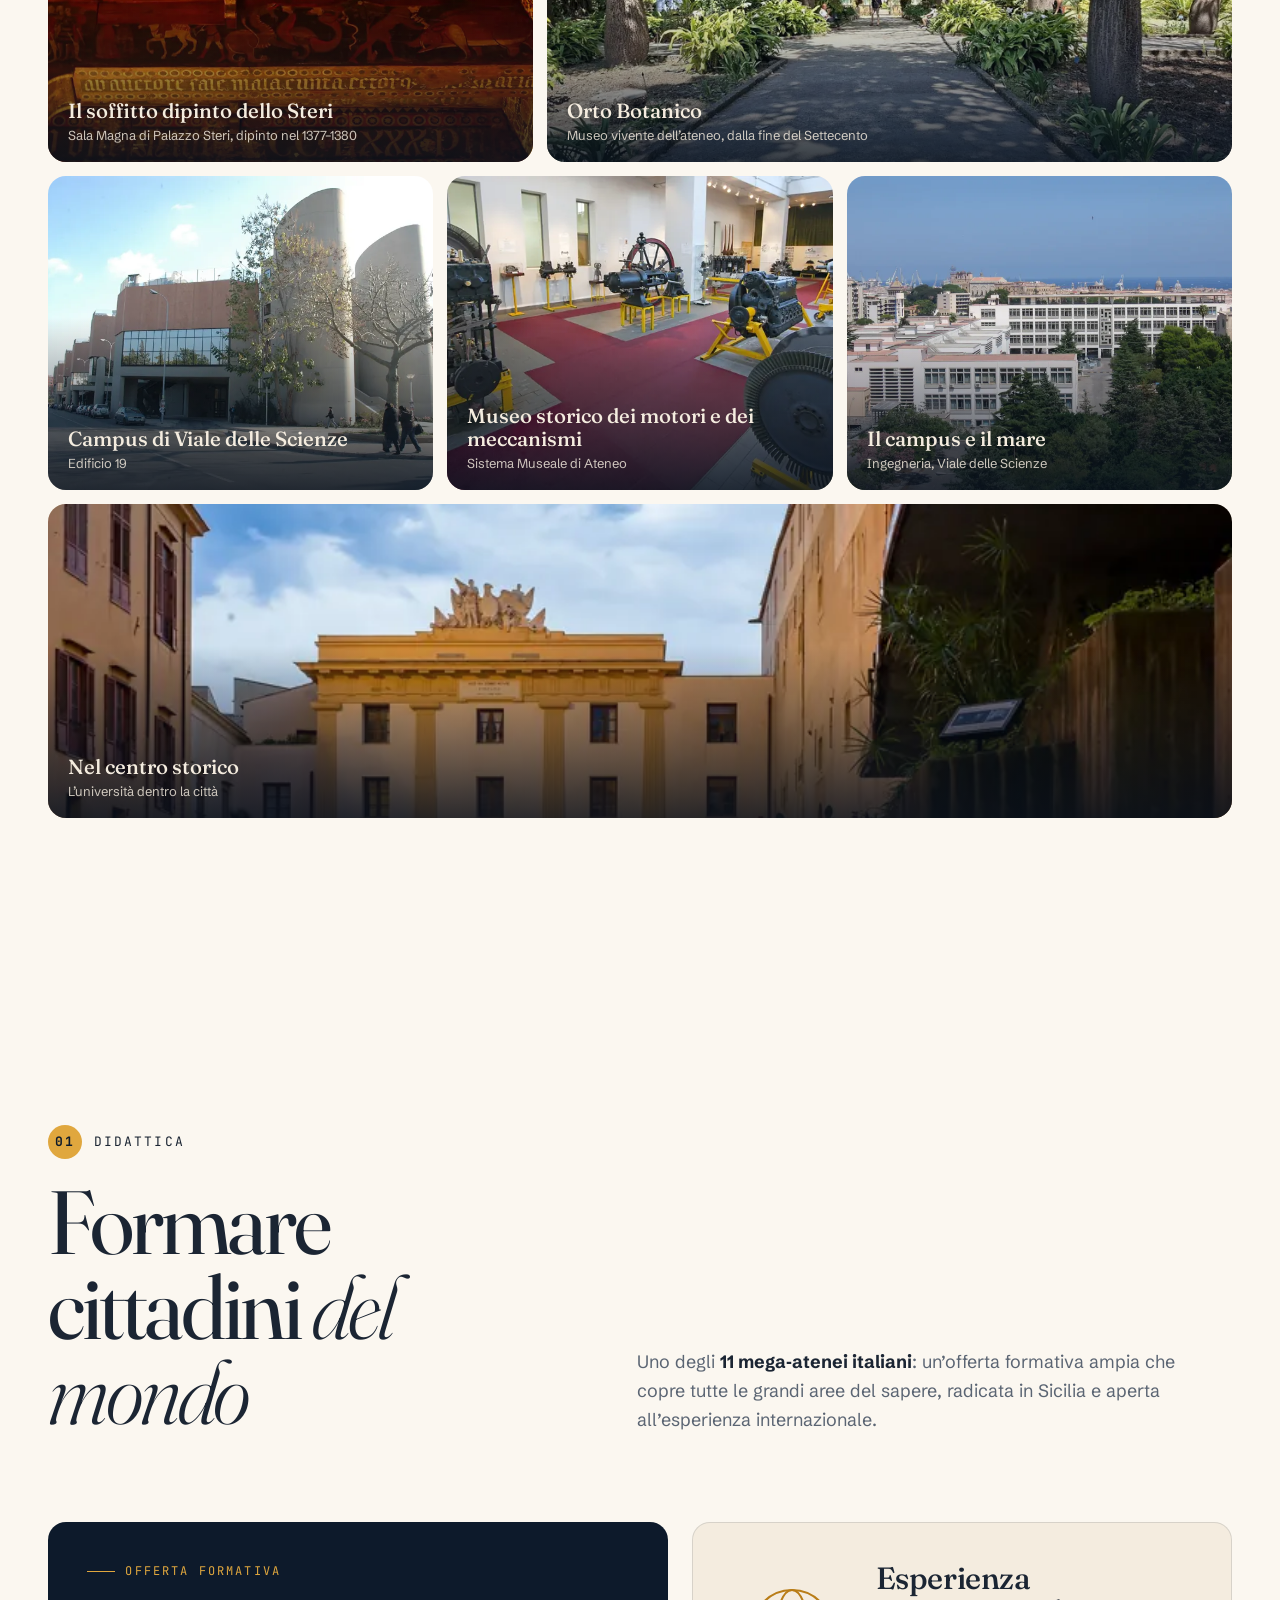
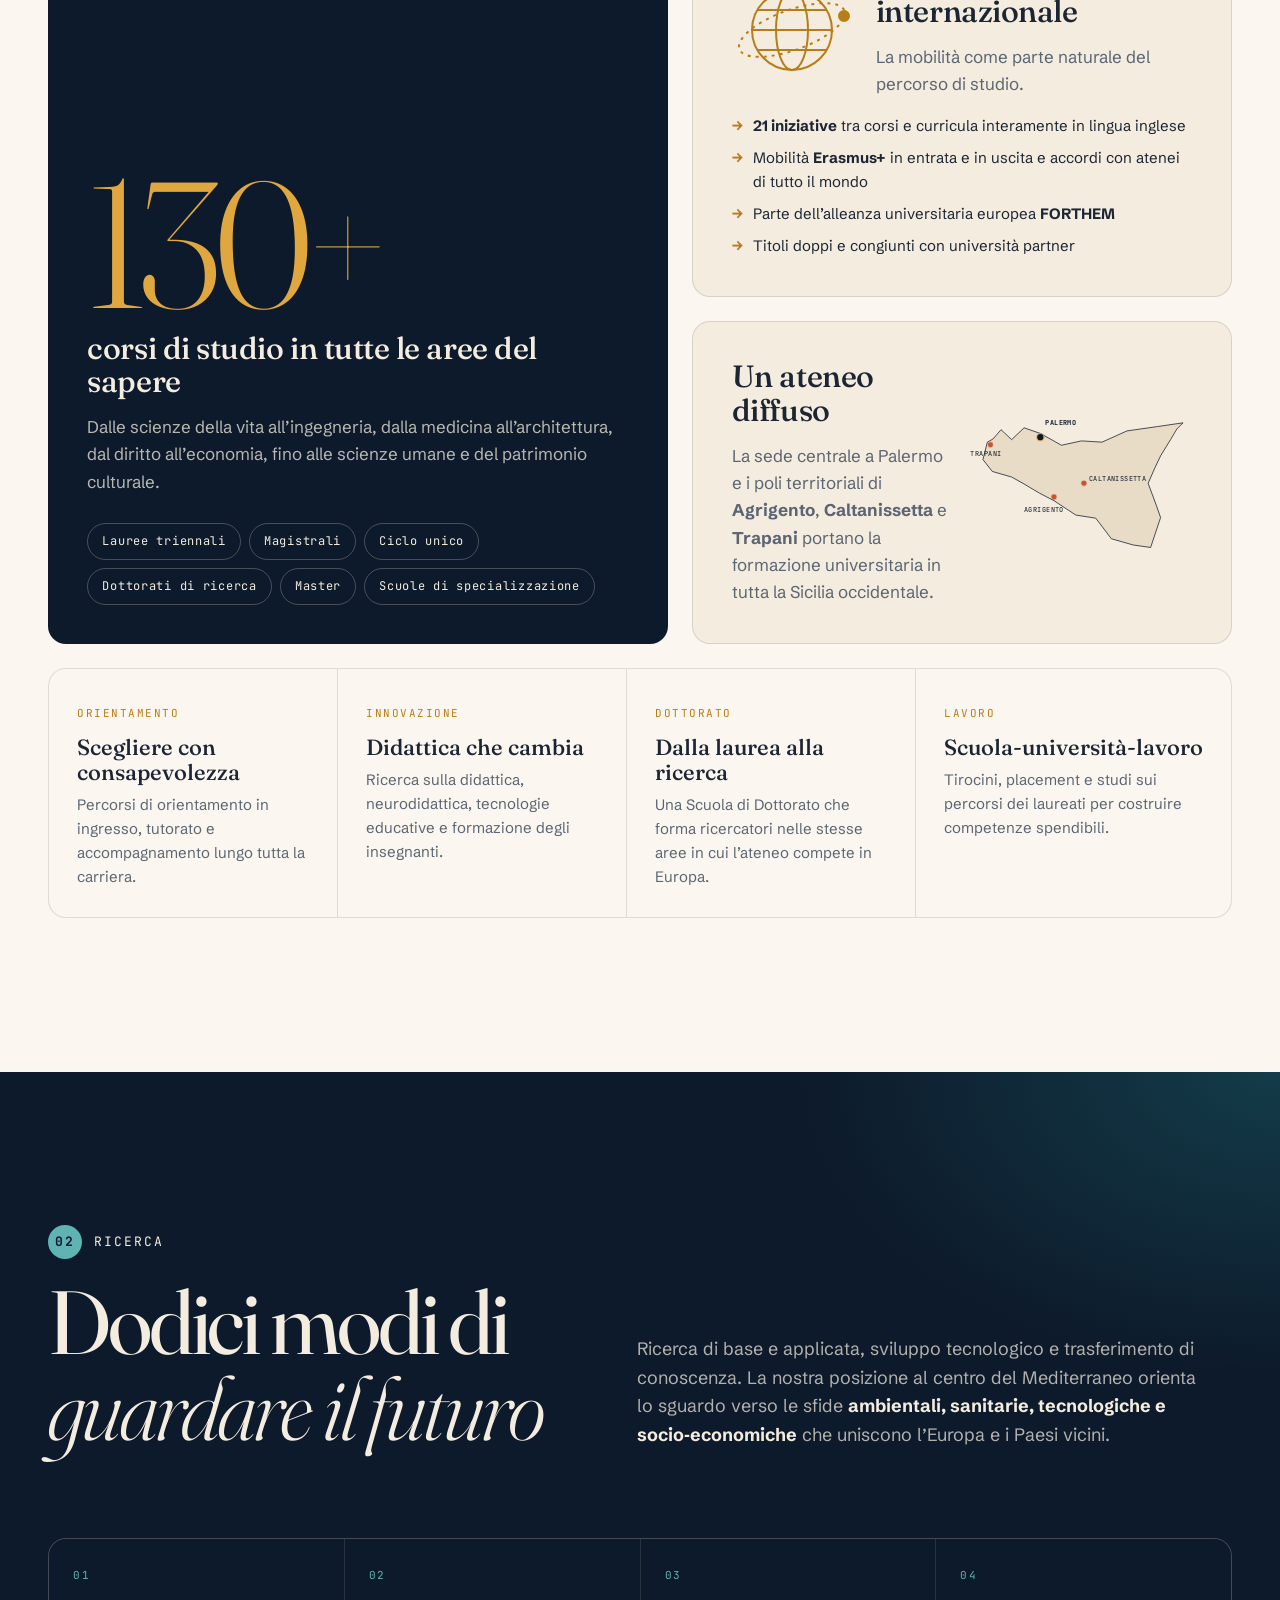
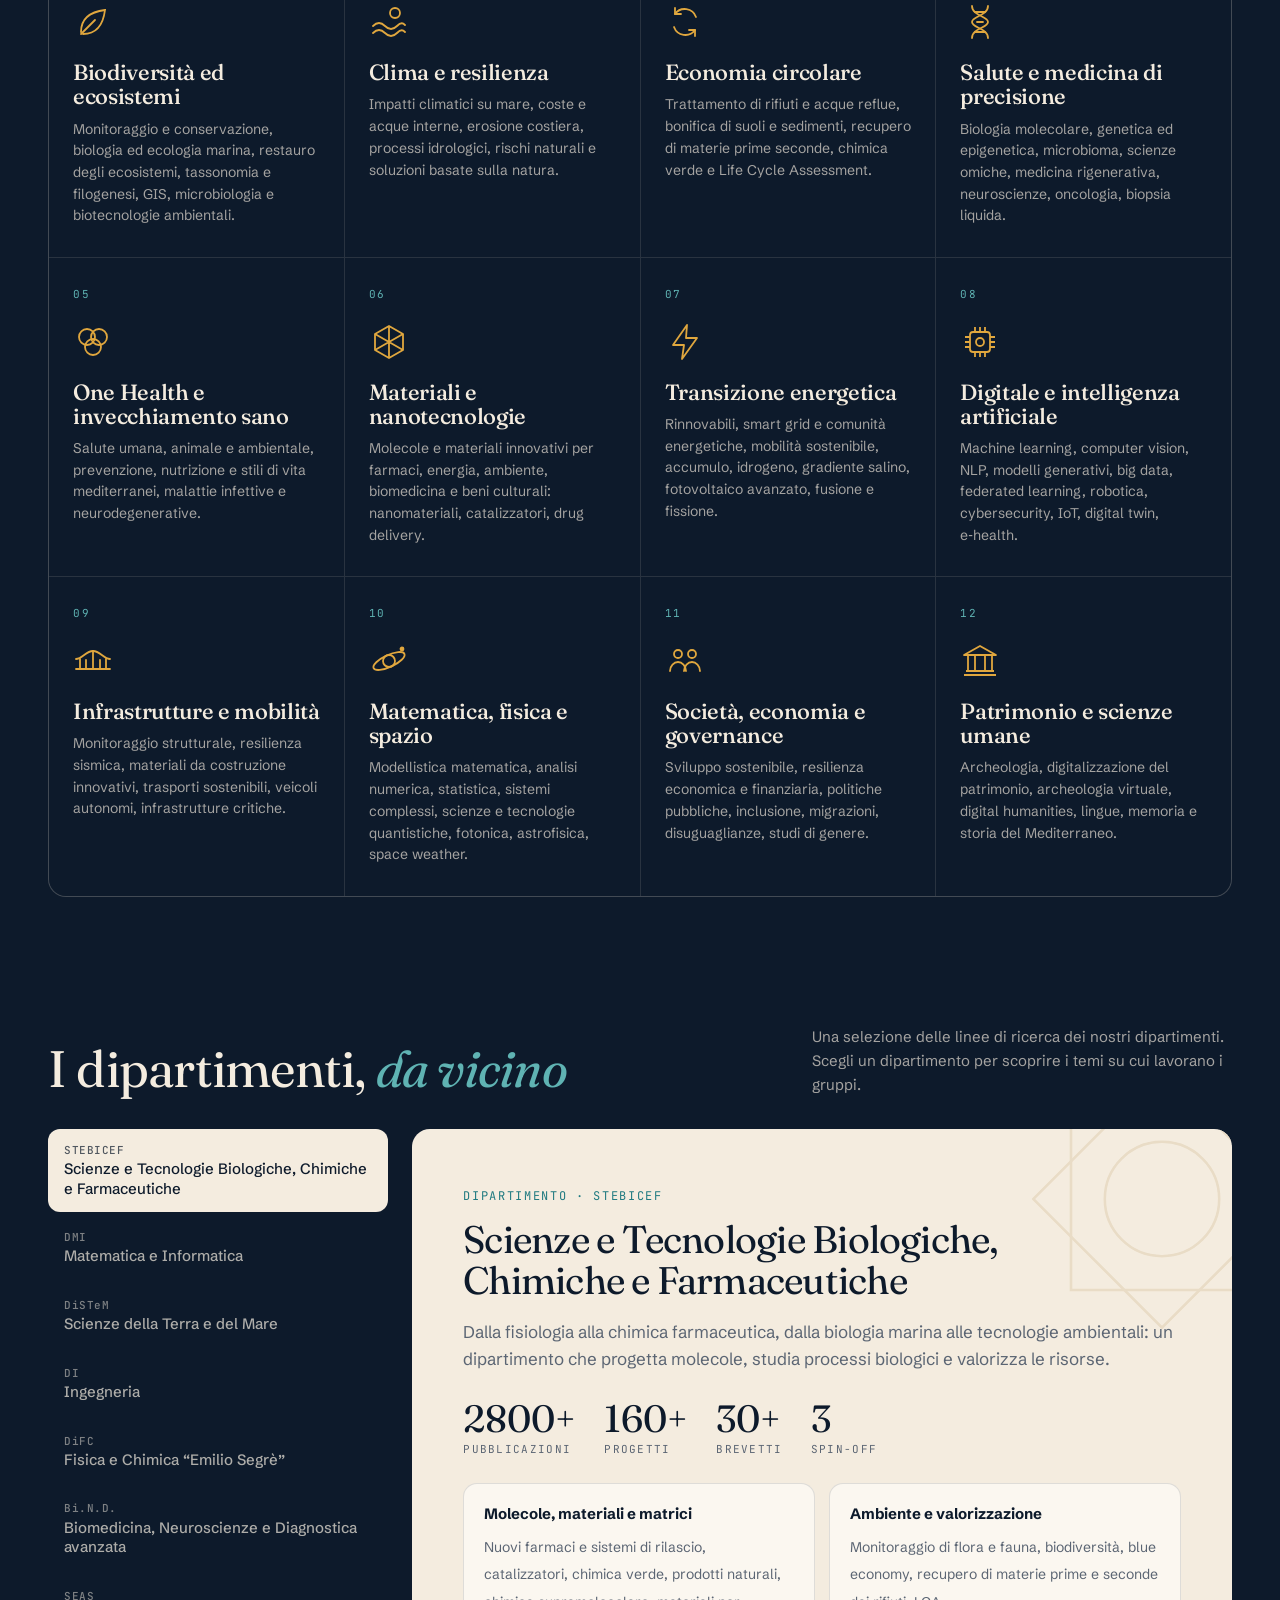
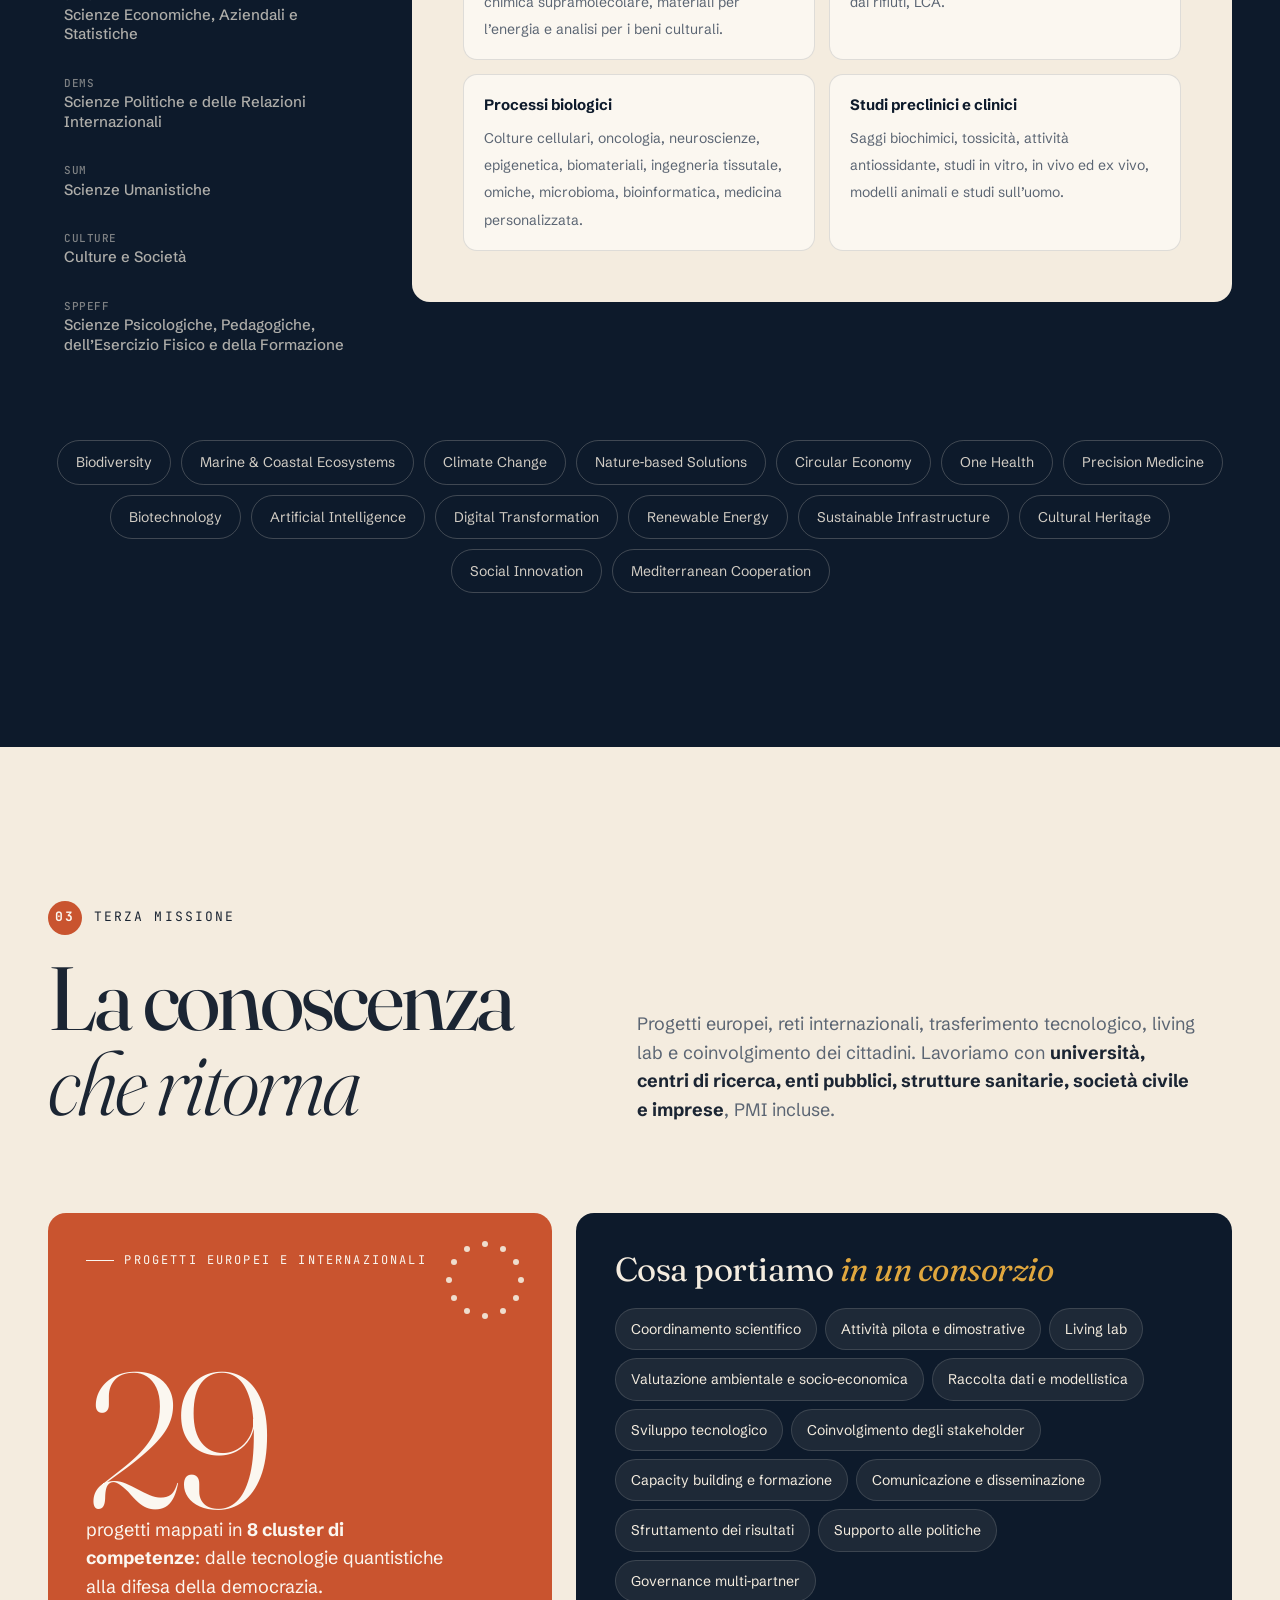
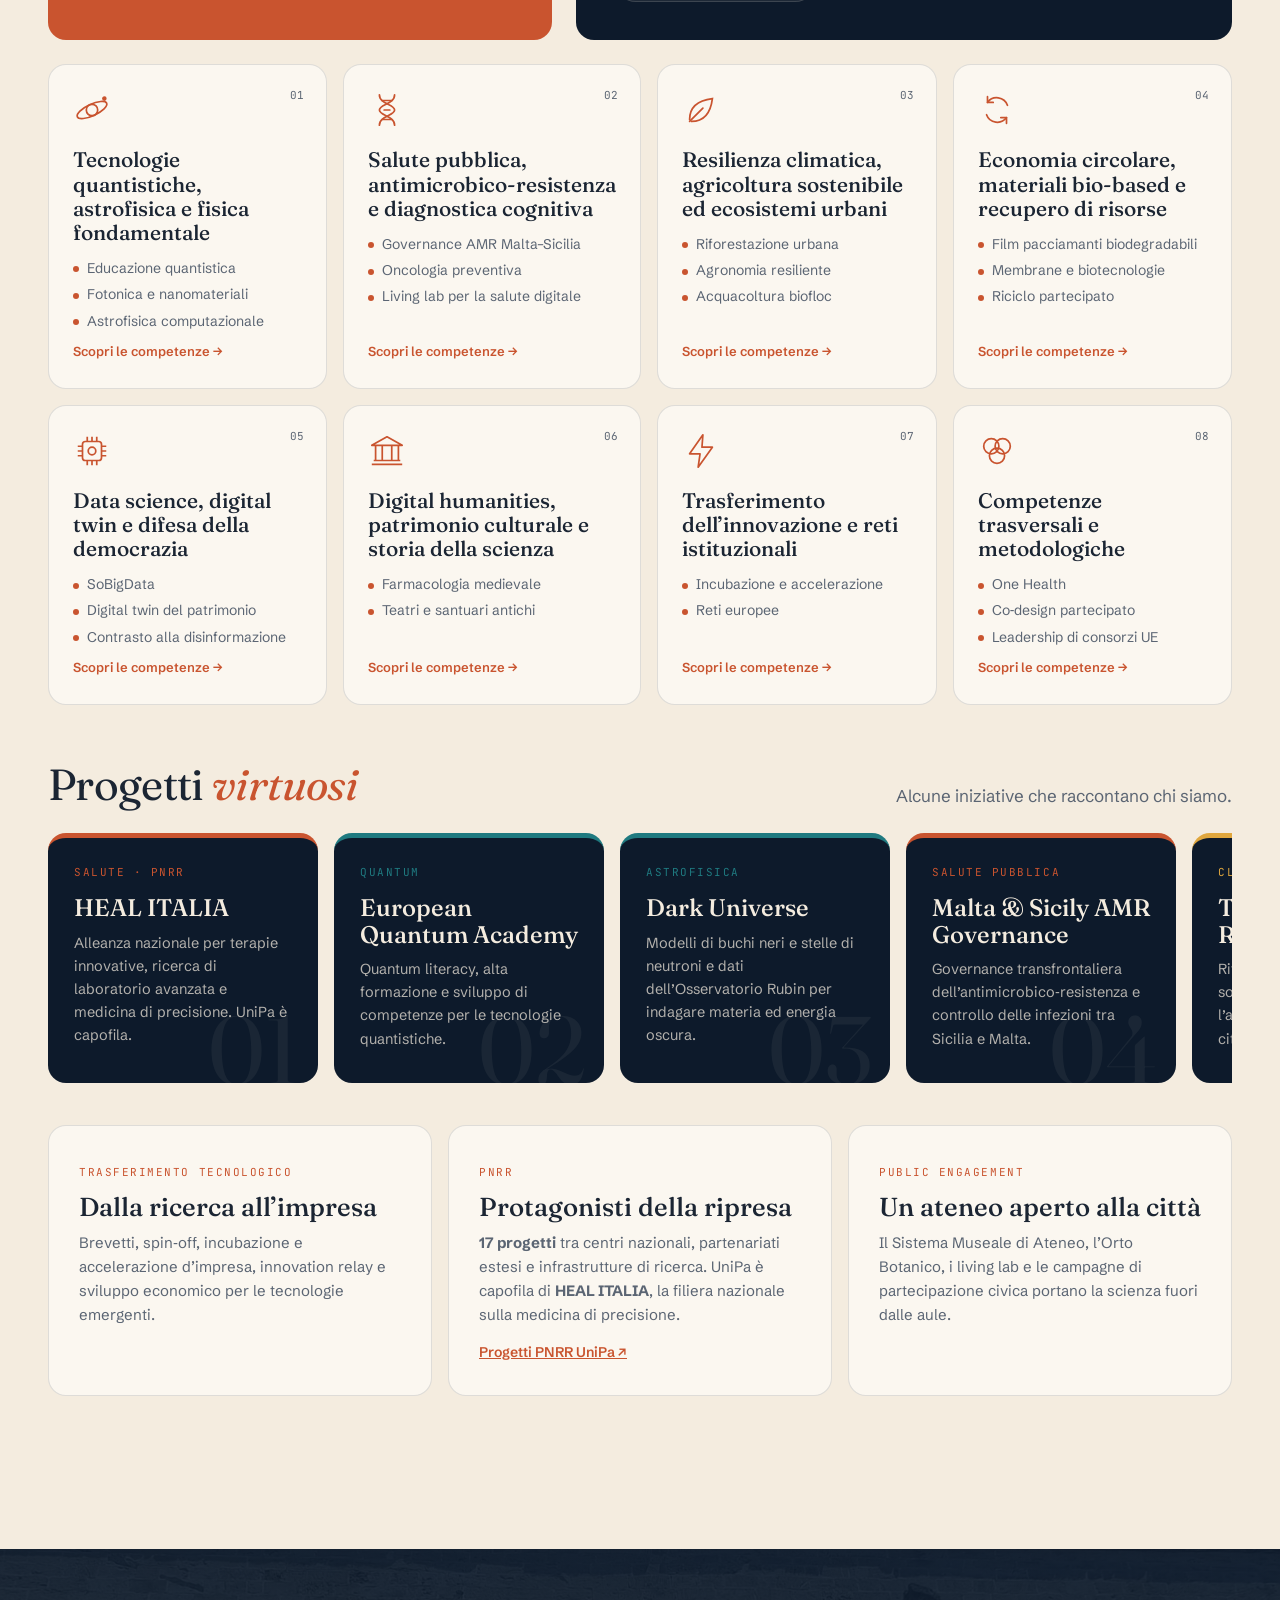
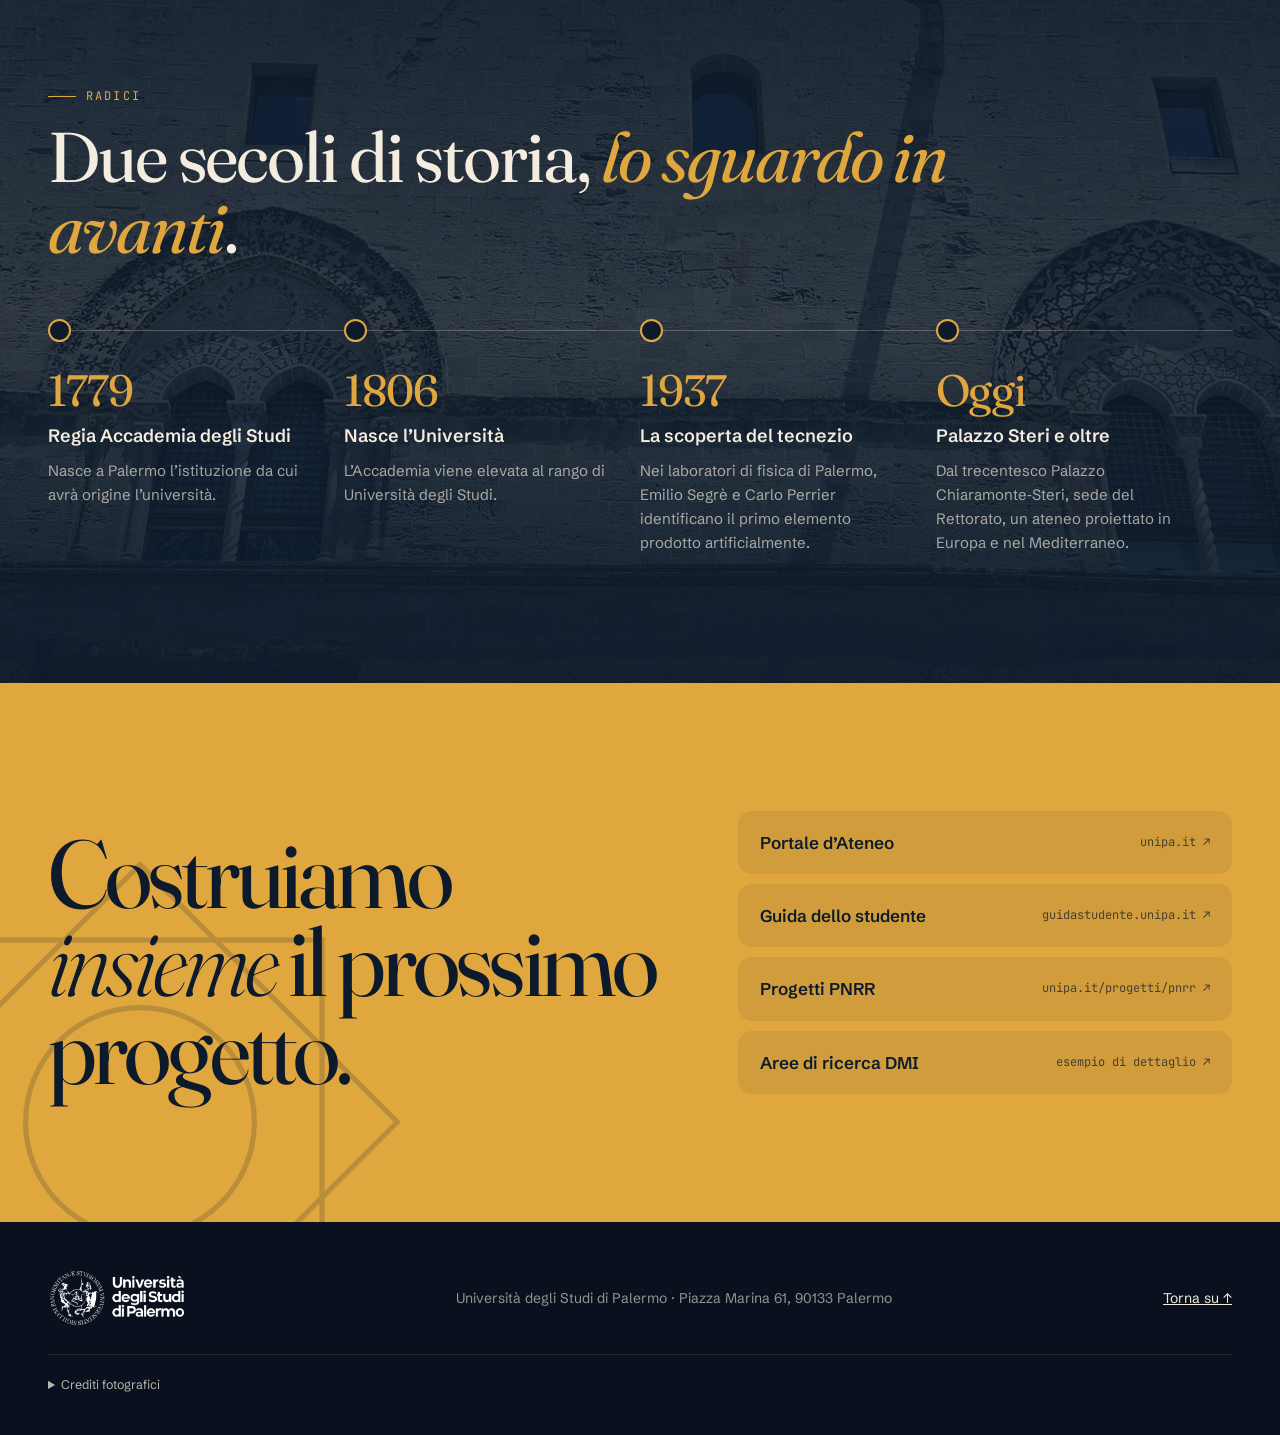
==== commit cc024267: "Favicon ufficiale UniPa Co-Authored-By: Claude Opus 5.5 <noreply@anthropic.com>" ====
--- a/index.html
+++ b/index.html
@@ -10,7 +10,7 @@
   <meta property="og:description" content="Didattica, Ricerca e Terza Missione dell'Università degli Studi di Palermo. Dal 1806 al centro del Mediterraneo.">
   <meta property="og:type" content="website">
   <meta property="og:image" content="assets/og-image.png">
-  <link rel="icon" href="assets/favicon.svg" type="image/svg+xml">
+  <link rel="icon" href="assets/favicon.ico" sizes="16x16 32x32">
   <link rel="preconnect" href="https://fonts.googleapis.com">
   <link rel="preconnect" href="https://fonts.gstatic.com" crossorigin>
   <link href="https://fonts.googleapis.com/css2?family=Fraunces:ital,opsz,wght,SOFT,WONK@0,9..144,300..700,0..100,0..1;1,9..144,300..700,0..100,0..1&family=JetBrains+Mono:wght@400;700&family=Schibsted+Grotesk:wght@400;500;600;700&display=swap" rel="stylesheet">
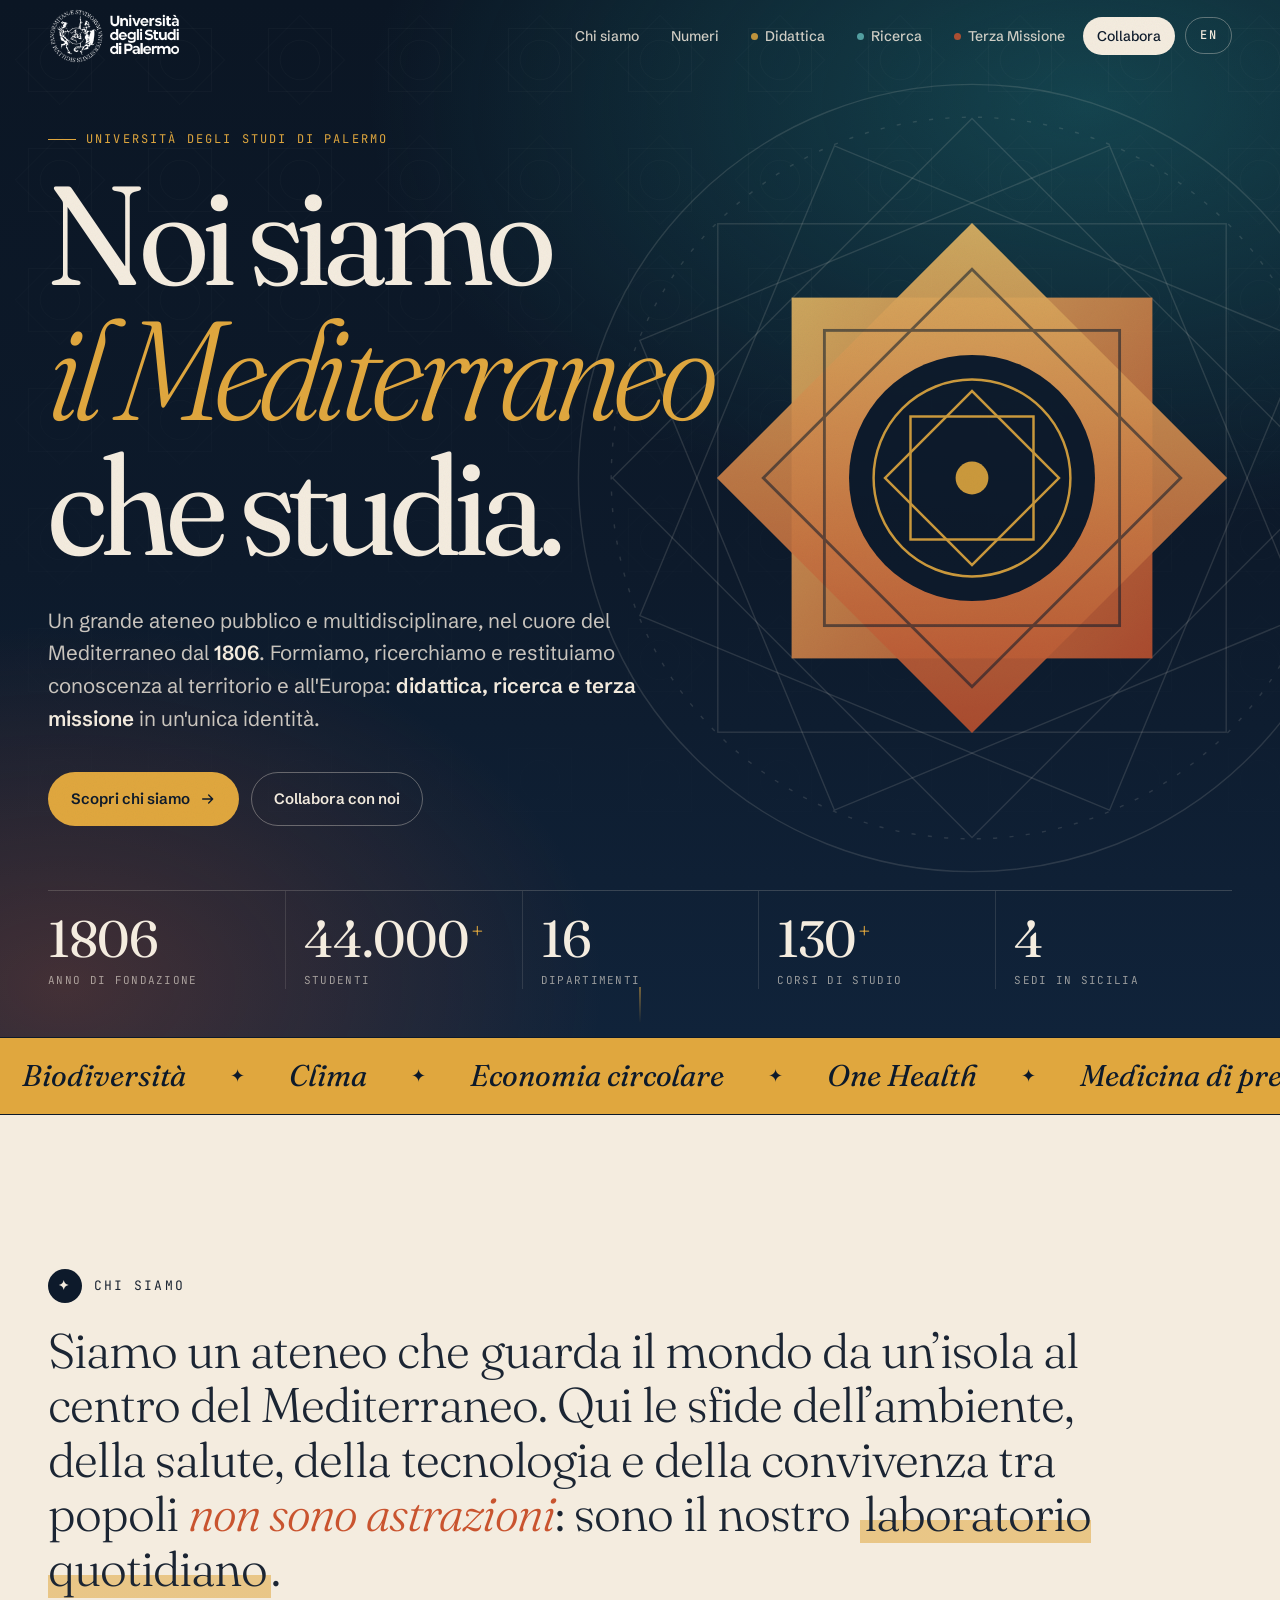
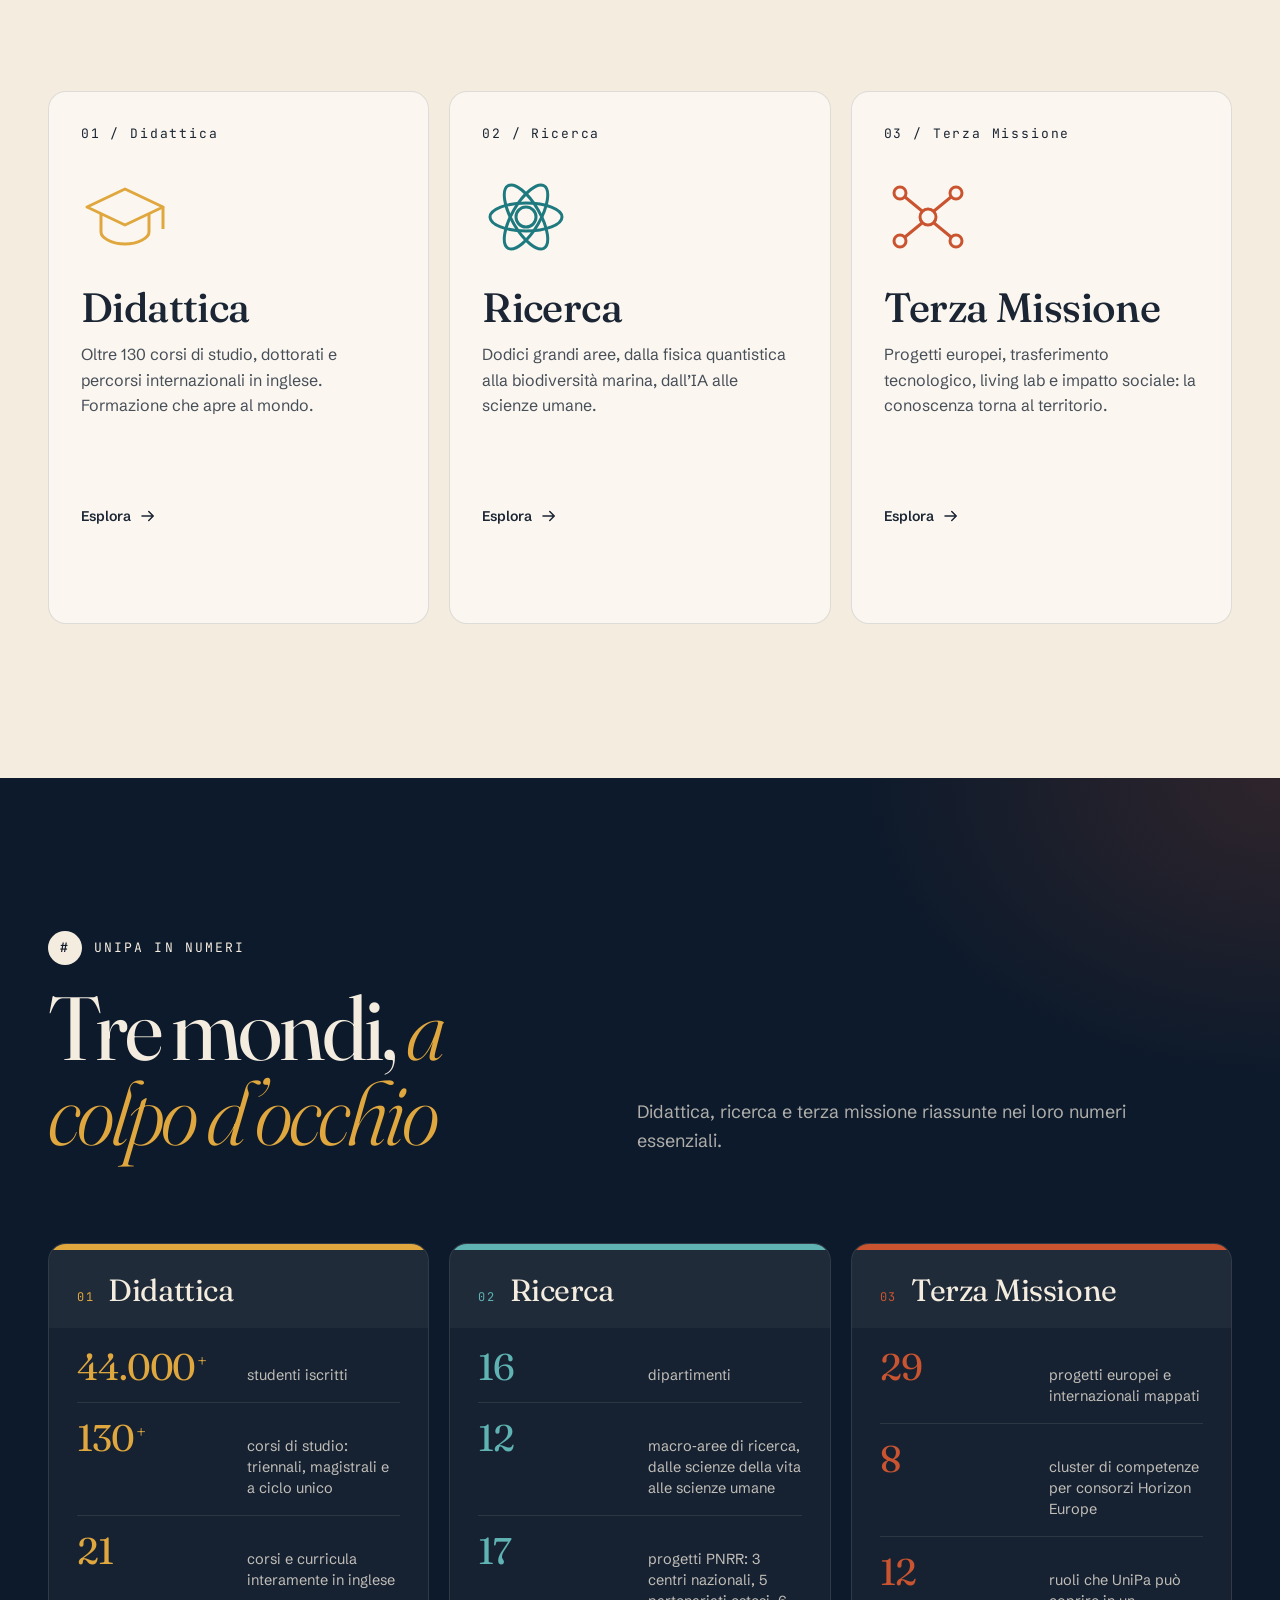
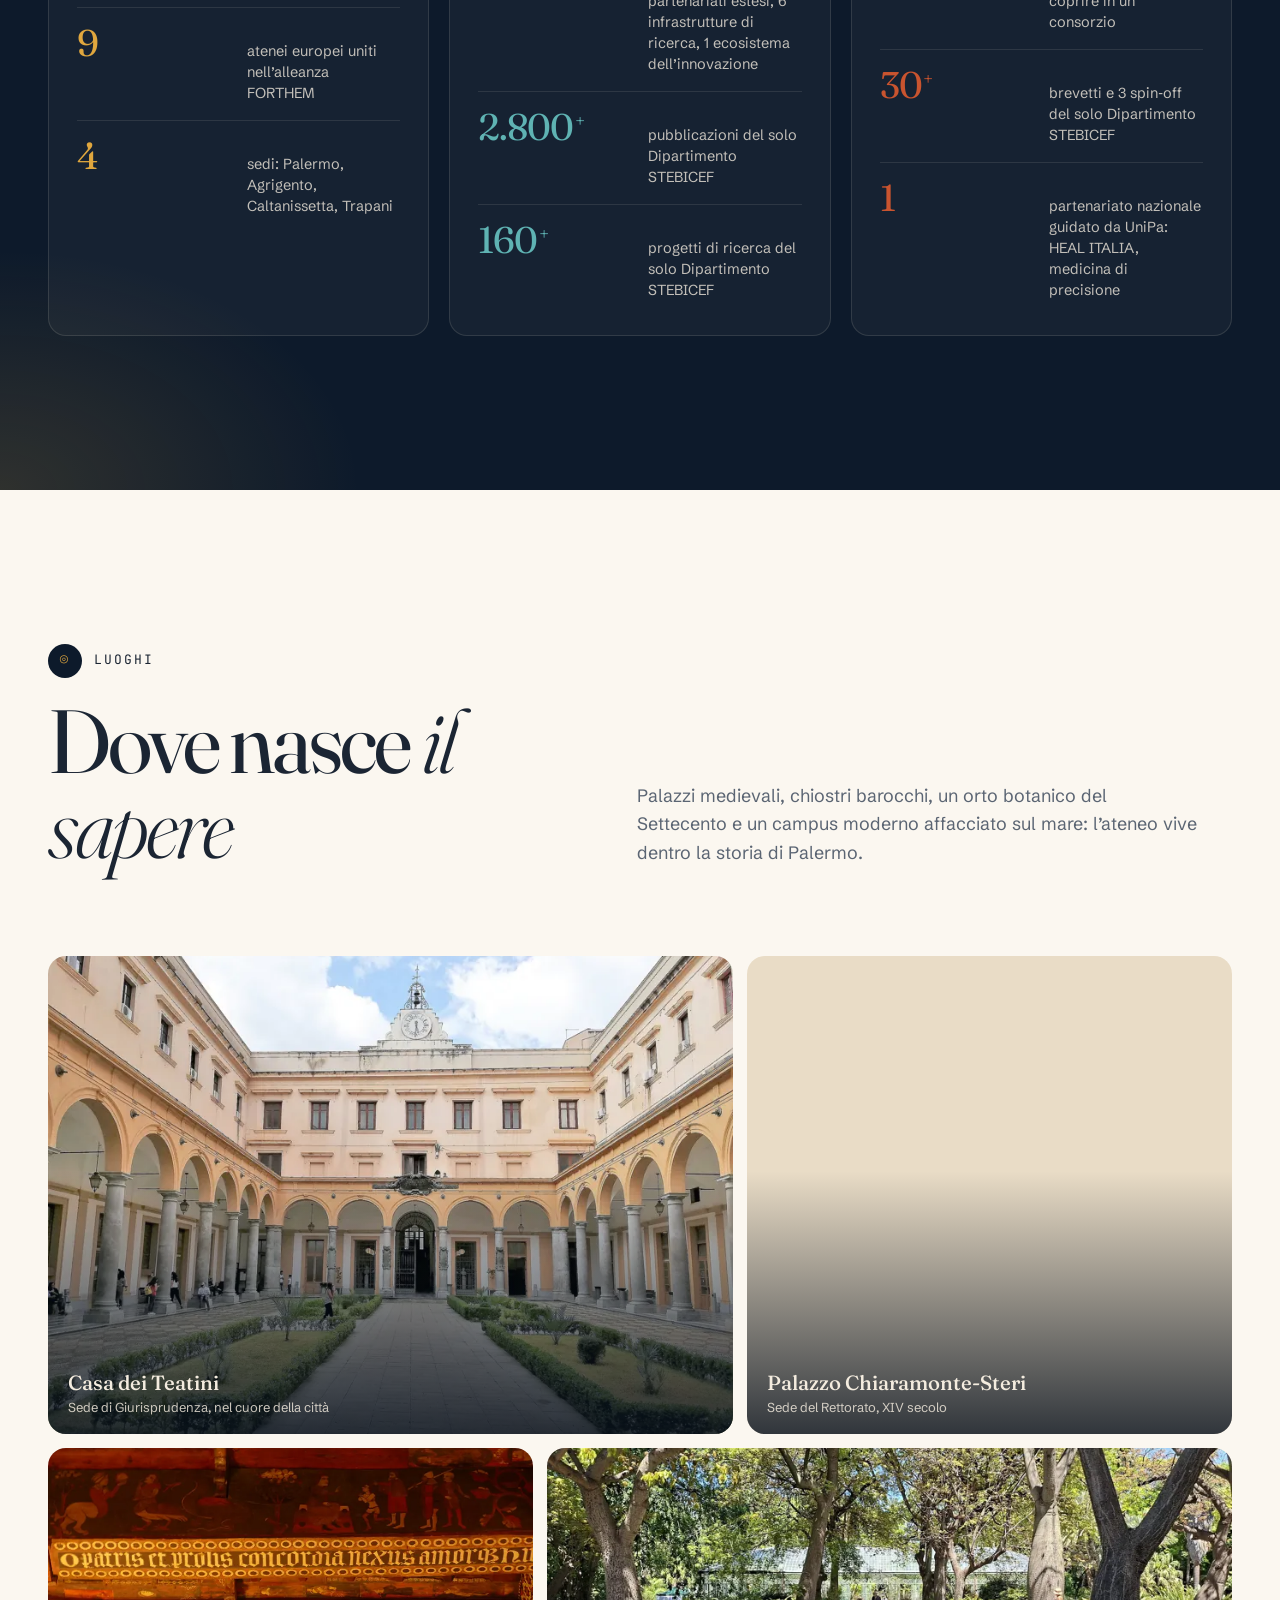
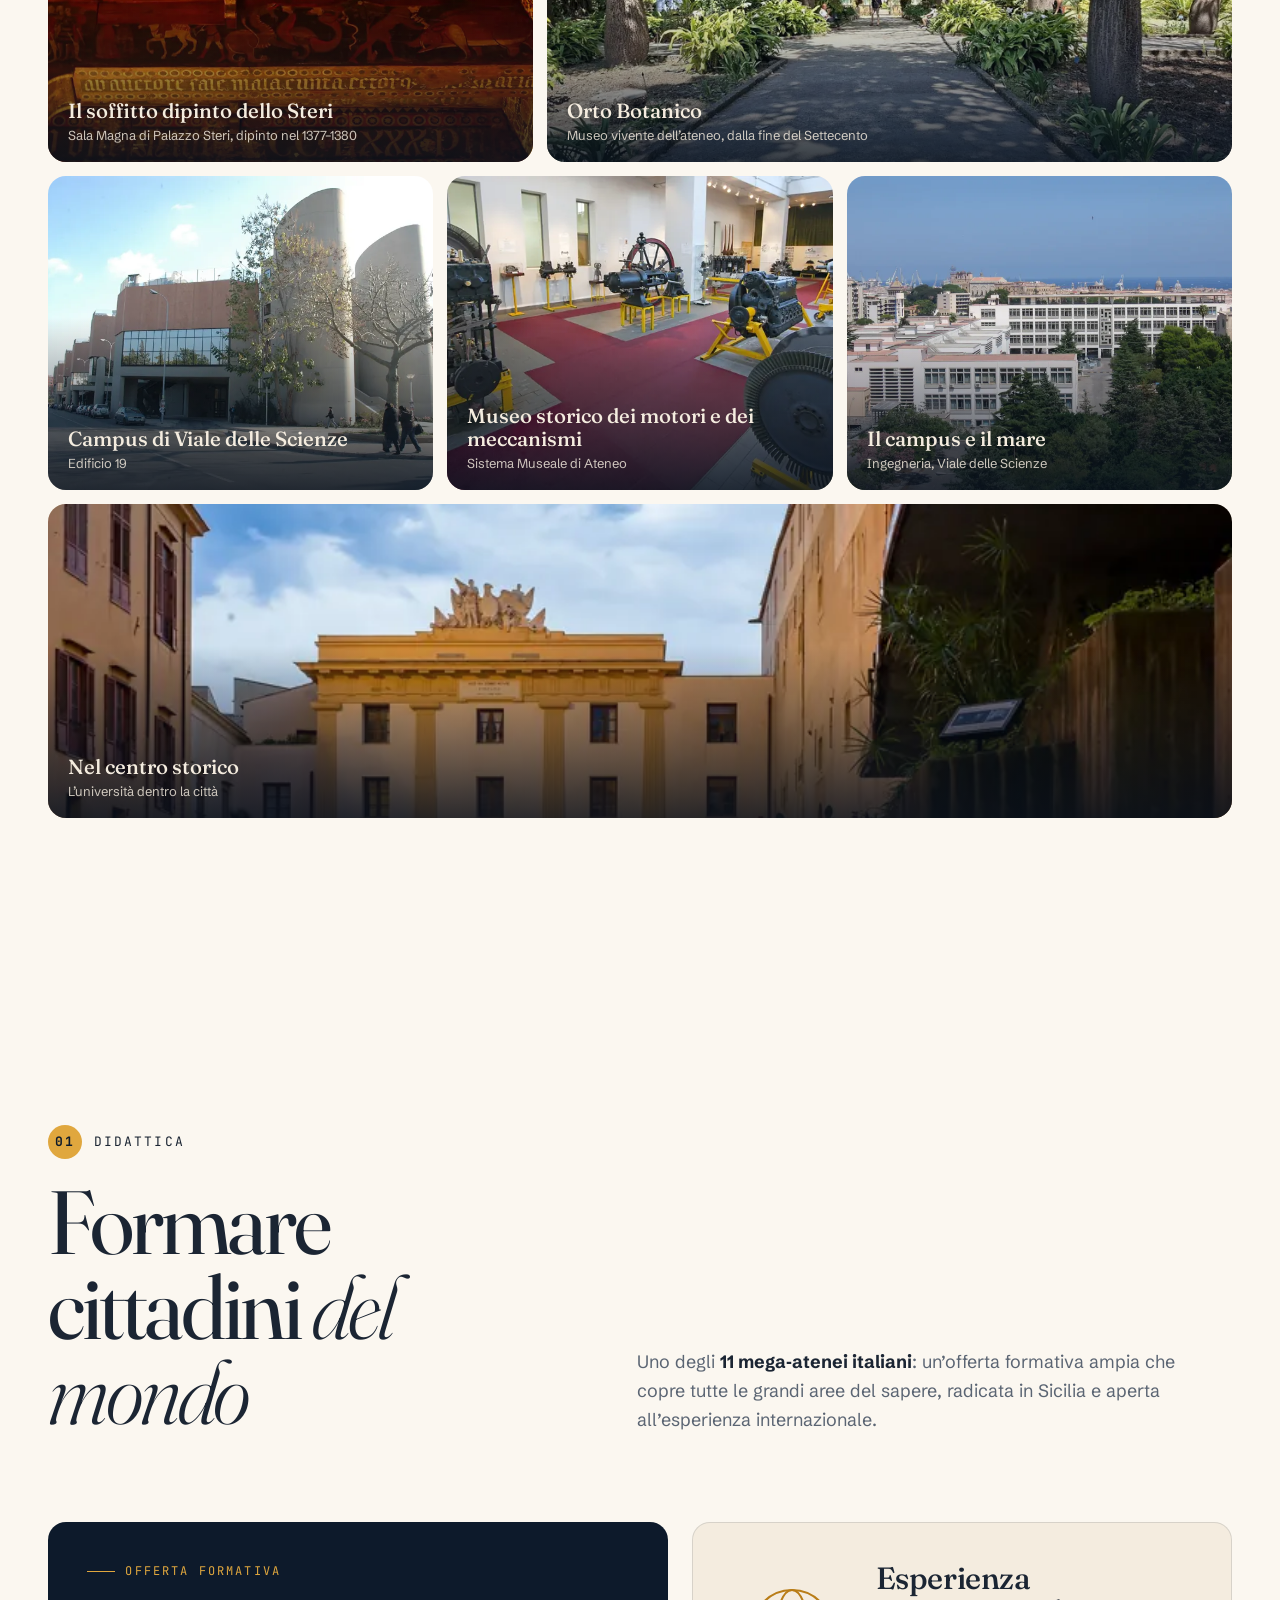
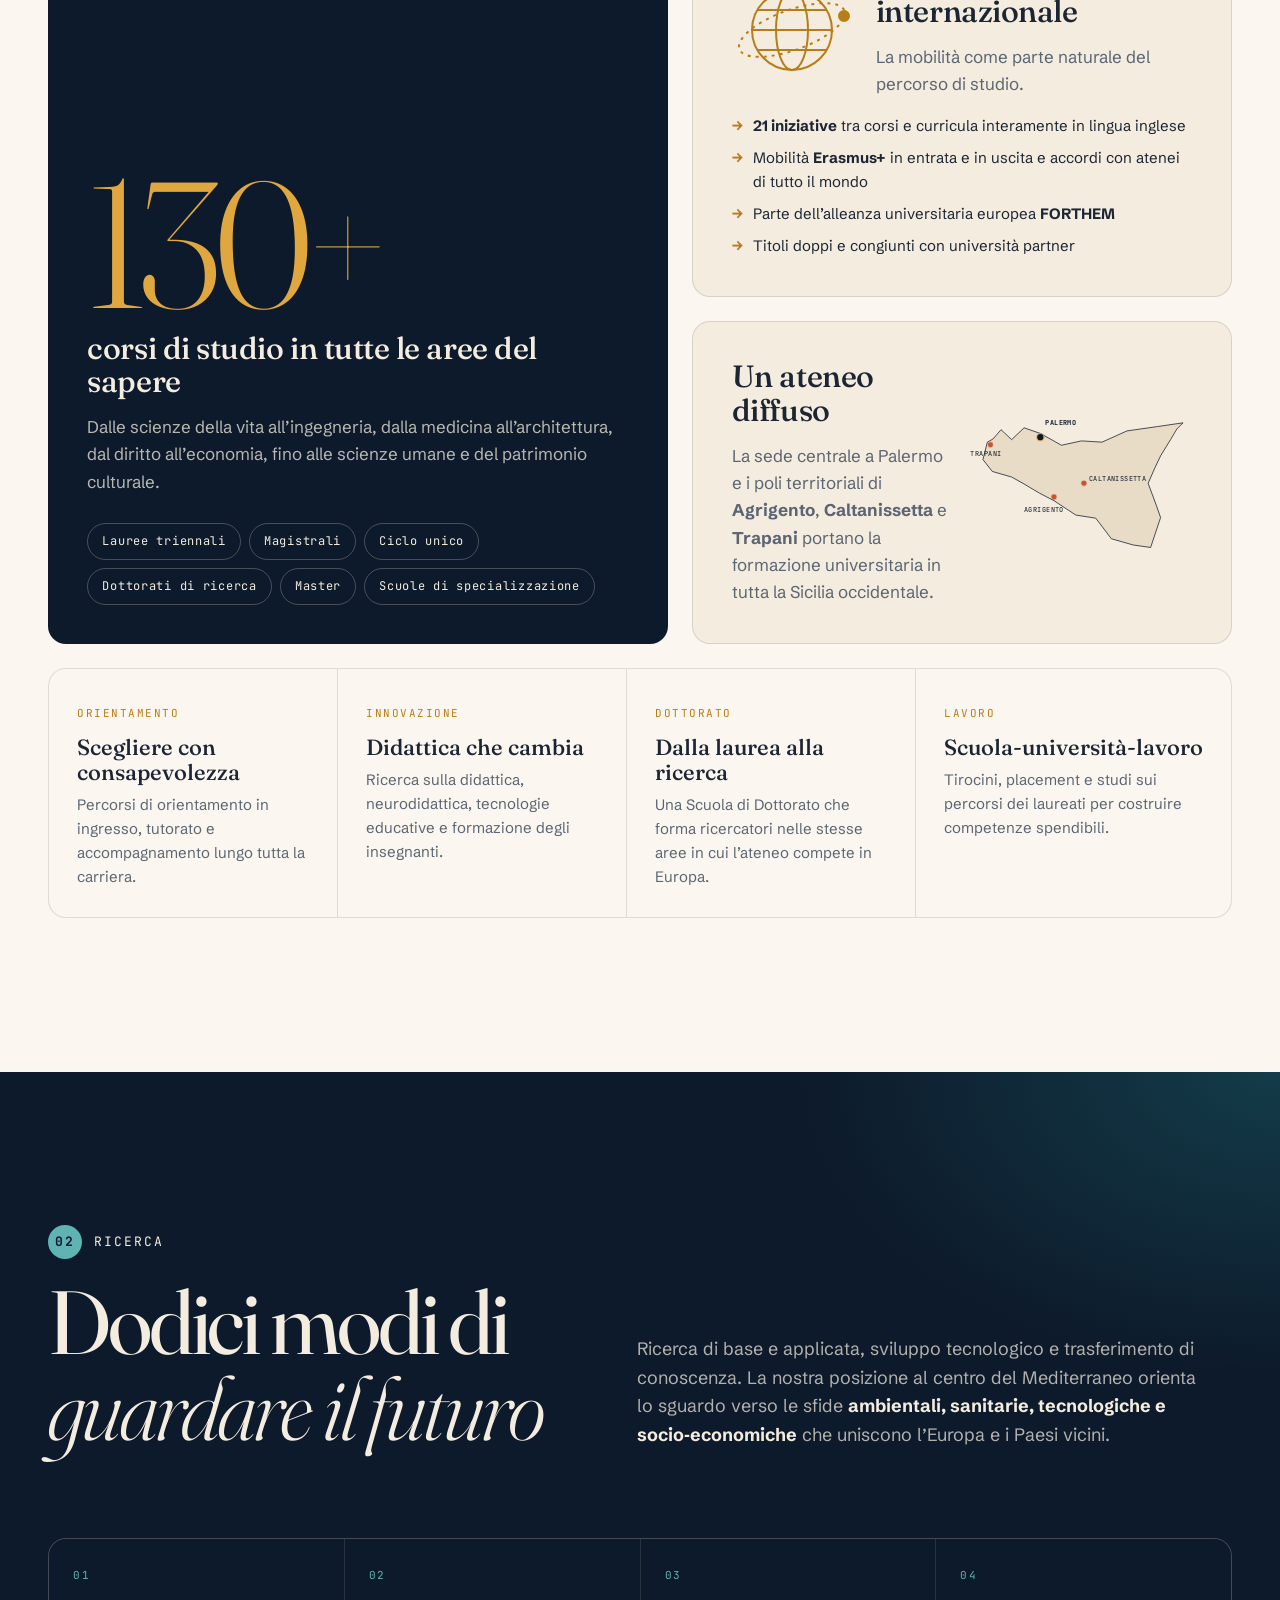
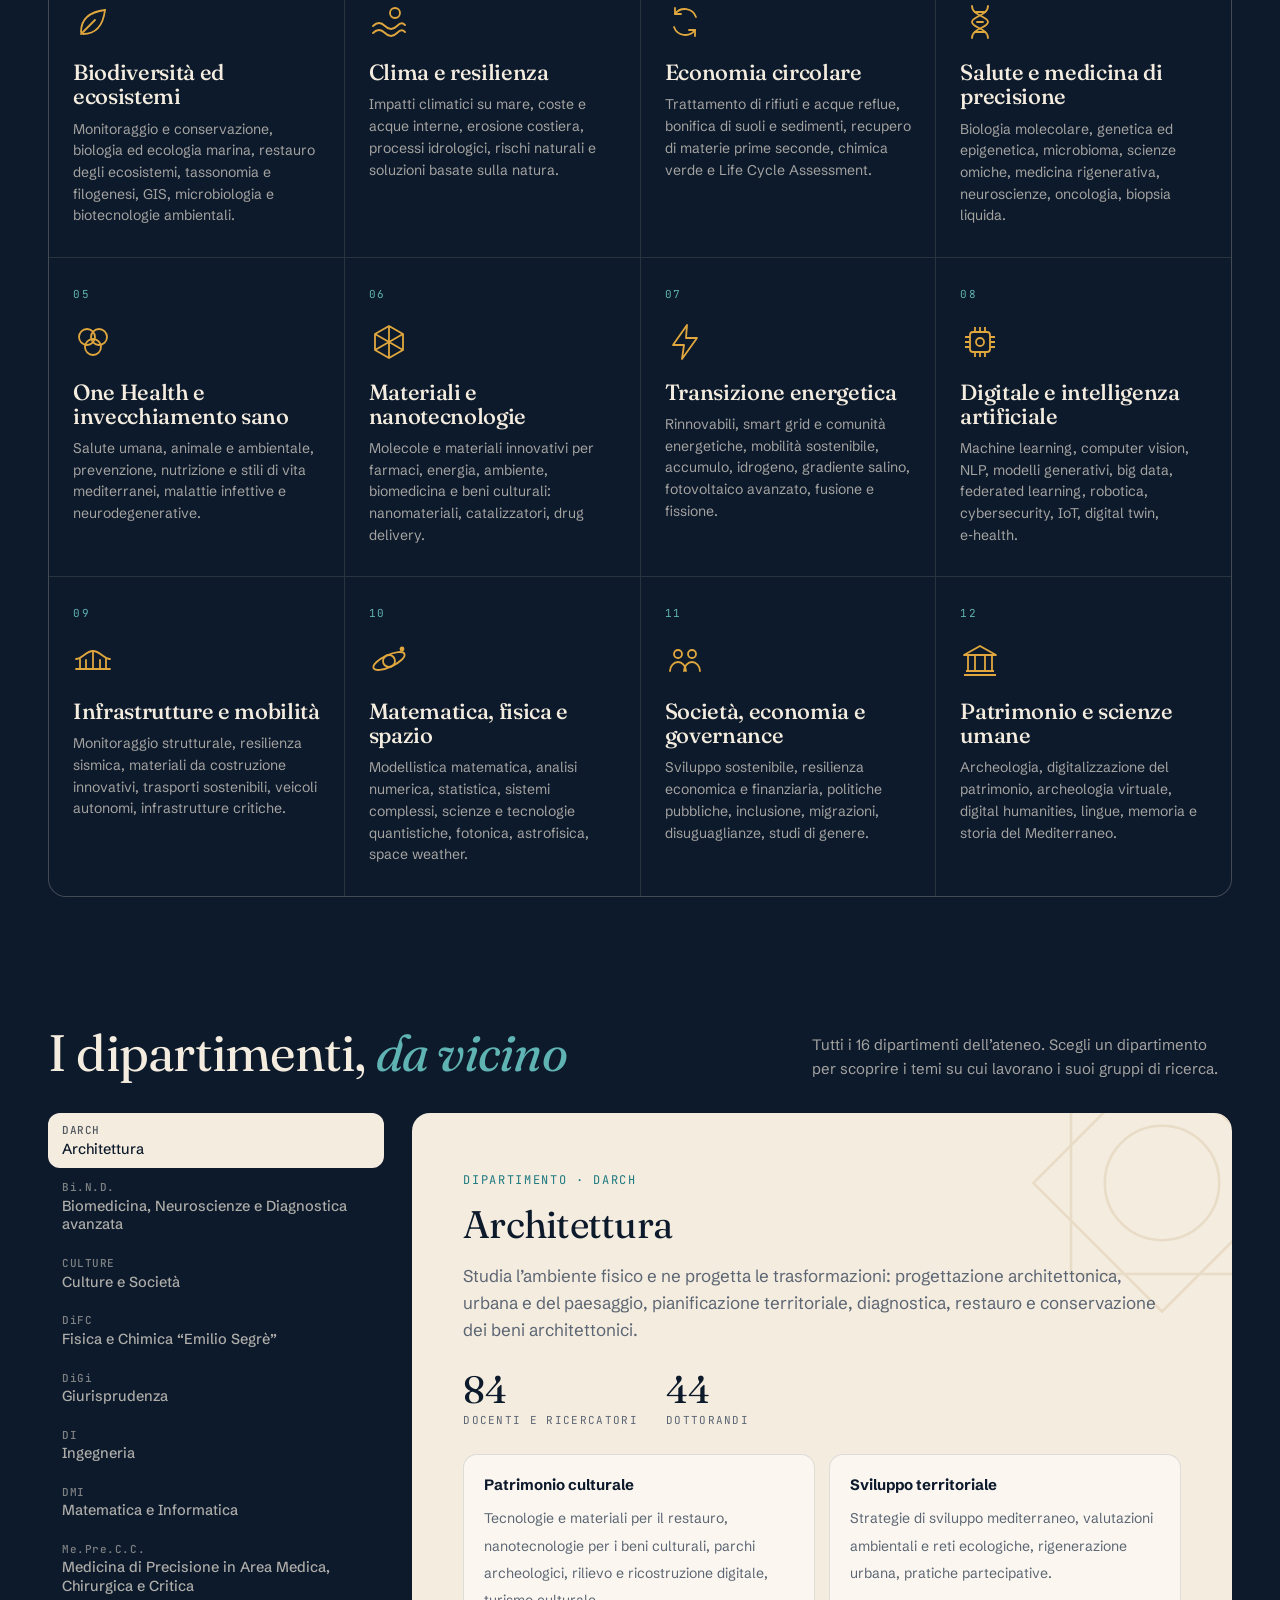
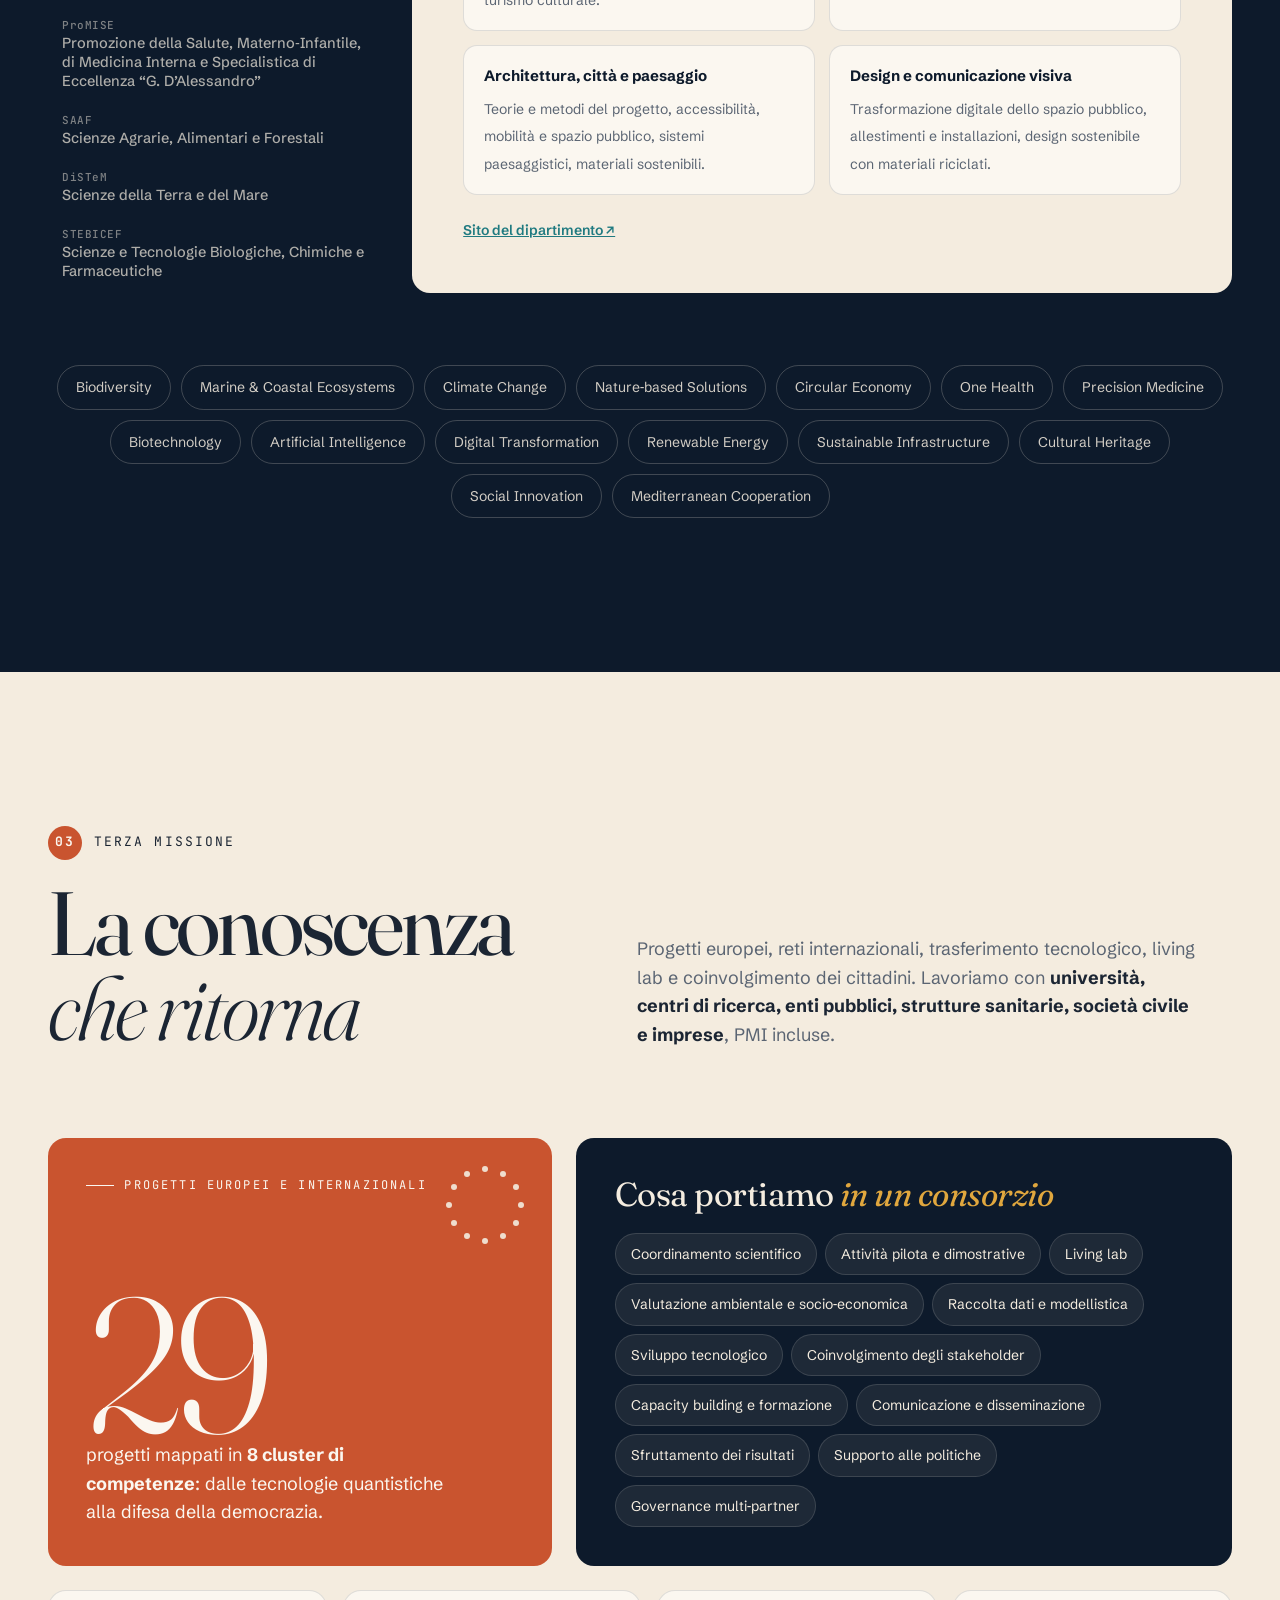
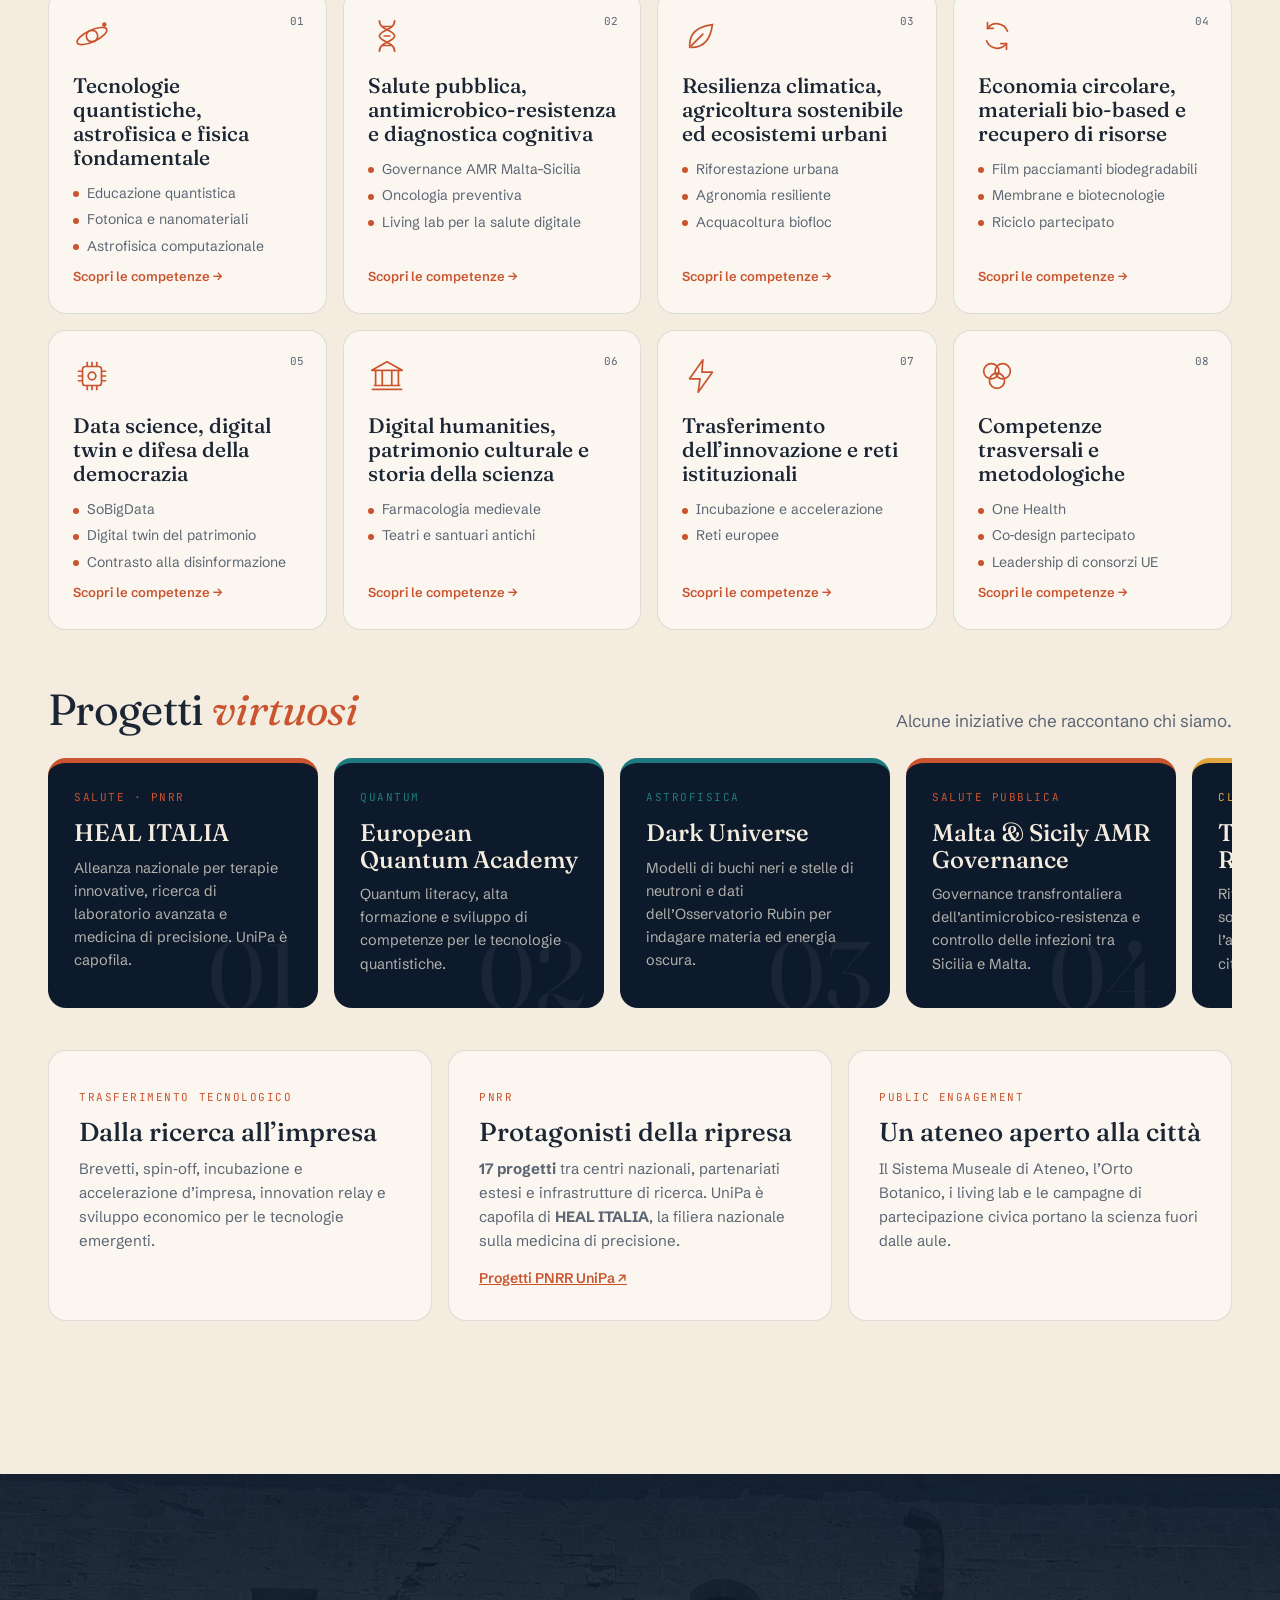
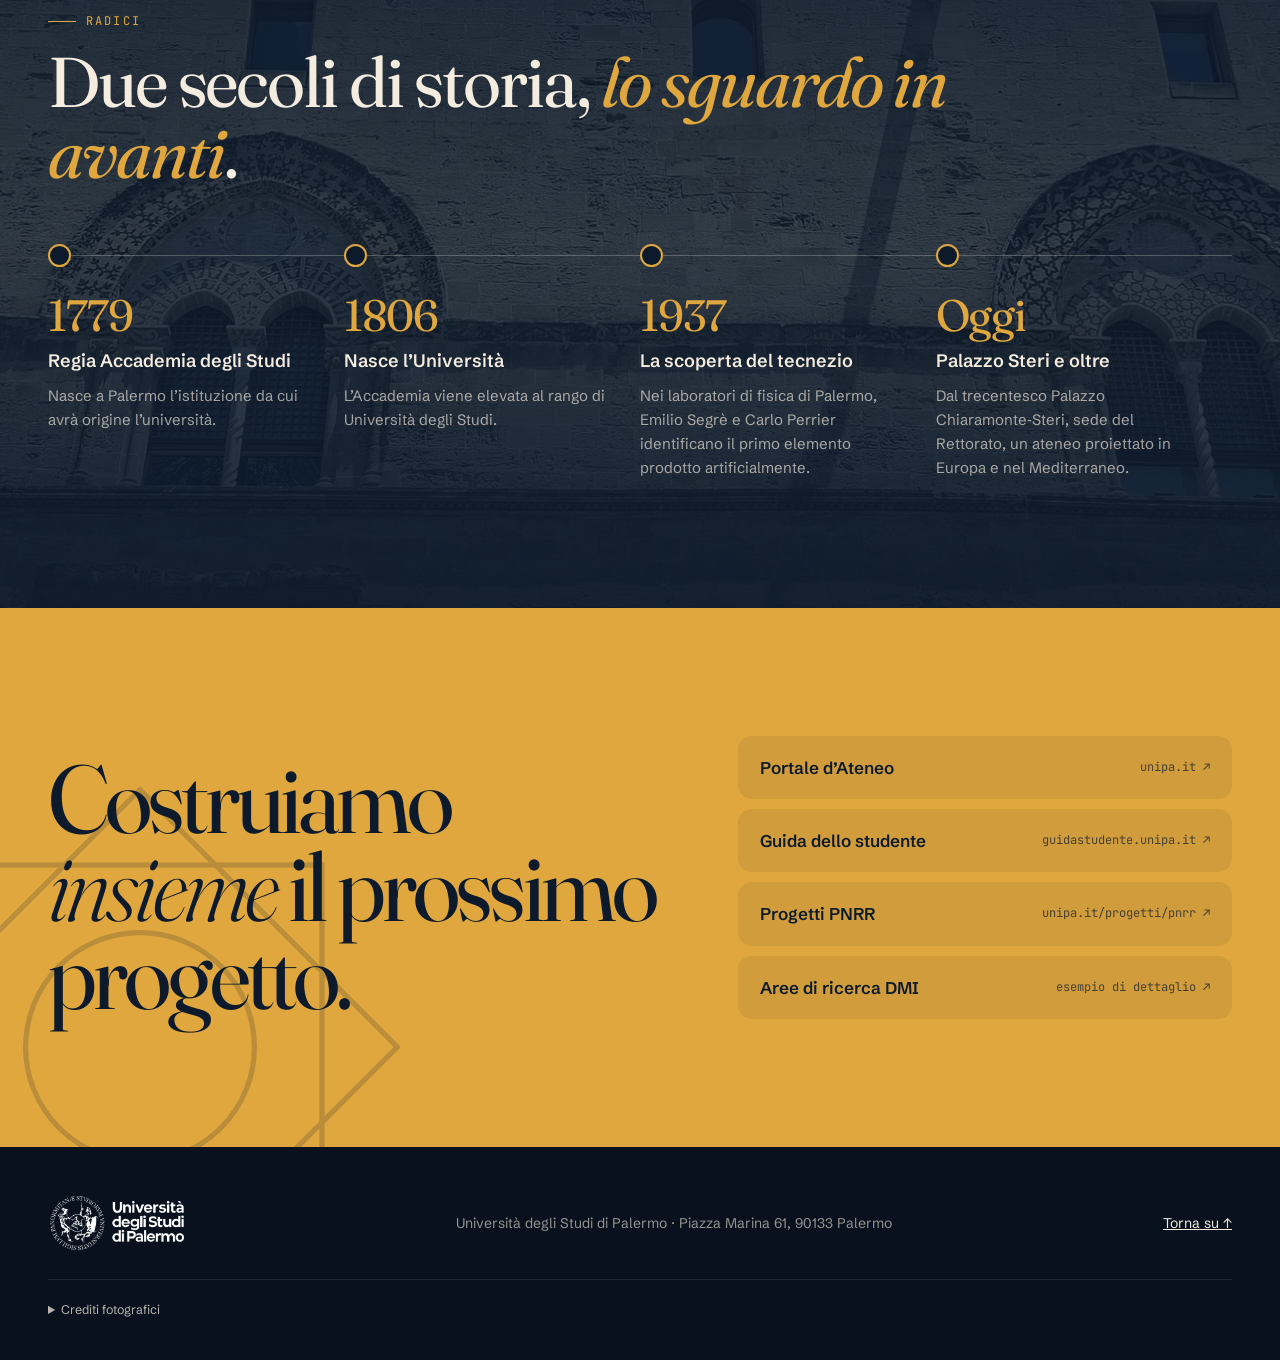
==== commit fa53adb4: "Tutti i 16 dipartimenti (aggiunti DARCH, DiGi, Me.Pre.C.C., ProMISE, SAAF) con link ai siti ufficial" ====
--- a/index.html
+++ b/index.html
@@ -359,7 +359,7 @@
     <div class="depts" id="dipartimenti">
       <div class="depts-head reveal">
         <h3>I dipartimenti, <em>da vicino</em></h3>
-        <p>Una selezione delle linee di ricerca dei nostri dipartimenti. Scegli un dipartimento per scoprire i temi su cui lavorano i gruppi.</p>
+        <p>Tutti i 16 dipartimenti dell’ateneo. Scegli un dipartimento per scoprire i temi su cui lavorano i suoi gruppi di ricerca.</p>
       </div>
       <div class="explorer reveal">
         <div class="dept-tabs" role="tablist" aria-label="Dipartimenti" id="deptTabs"></div>
--- a/css/style.css
+++ b/css/style.css
@@ -380,10 +380,10 @@
 .depts-head p { margin: 0; max-width: 420px; color: rgba(244,236,223,.66); font-size: 15px; }
 
 .explorer { display: grid; grid-template-columns: 340px 1fr; gap: 24px; align-items: start; }
-.dept-tabs { display: flex; flex-direction: column; gap: 4px; position: sticky; top: 96px; }
+.dept-tabs { display: flex; flex-direction: column; gap: 2px; position: sticky; top: 96px; max-height: calc(100vh - 120px); overflow-y: auto; scrollbar-width: thin; scrollbar-color: rgba(244,236,223,.25) transparent; padding-right: 4px; }
 .dept-tab {
   all: unset; cursor: pointer; display: grid; grid-template-columns: 1fr; gap: 2px;
-  padding: 14px 16px; border-radius: 12px; font-size: 15px; font-weight: 500; line-height: 1.3;
+  padding: 10px 14px; border-radius: 12px; font-size: 14.5px; font-weight: 500; line-height: 1.3;
   color: rgba(244,236,223,.7); transition: background .25s, color .25s;
 }
 .dept-tab .abbr { font-family: var(--f-mono); font-size: 11px; letter-spacing: .05em; opacity: .7; }
@@ -537,7 +537,7 @@
   .clusters { grid-template-columns: repeat(2, 1fr); }
   .explorer { grid-template-columns: 1fr; }
   .num-grid { grid-template-columns: 1fr; max-width: 640px; margin-inline: auto; }
-  .dept-tabs { position: static; flex-direction: row; overflow-x: auto; scroll-snap-type: x mandatory; padding-bottom: 8px; scrollbar-width: thin; -webkit-mask-image: linear-gradient(90deg, #000 85%, transparent); mask-image: linear-gradient(90deg, #000 85%, transparent); }
+  .dept-tabs { position: static; flex-direction: row; max-height: none; overflow-y: hidden; overflow-x: auto; scroll-snap-type: x mandatory; padding-bottom: 8px; scrollbar-width: thin; -webkit-mask-image: linear-gradient(90deg, #000 85%, transparent); mask-image: linear-gradient(90deg, #000 85%, transparent); }
   .dept-tab { flex: none; scroll-snap-align: start; grid-template-columns: auto; white-space: nowrap; }
   .dept-tab .full { display: none; }
   .dept-tab .abbr { font-size: 13px; opacity: 1; }
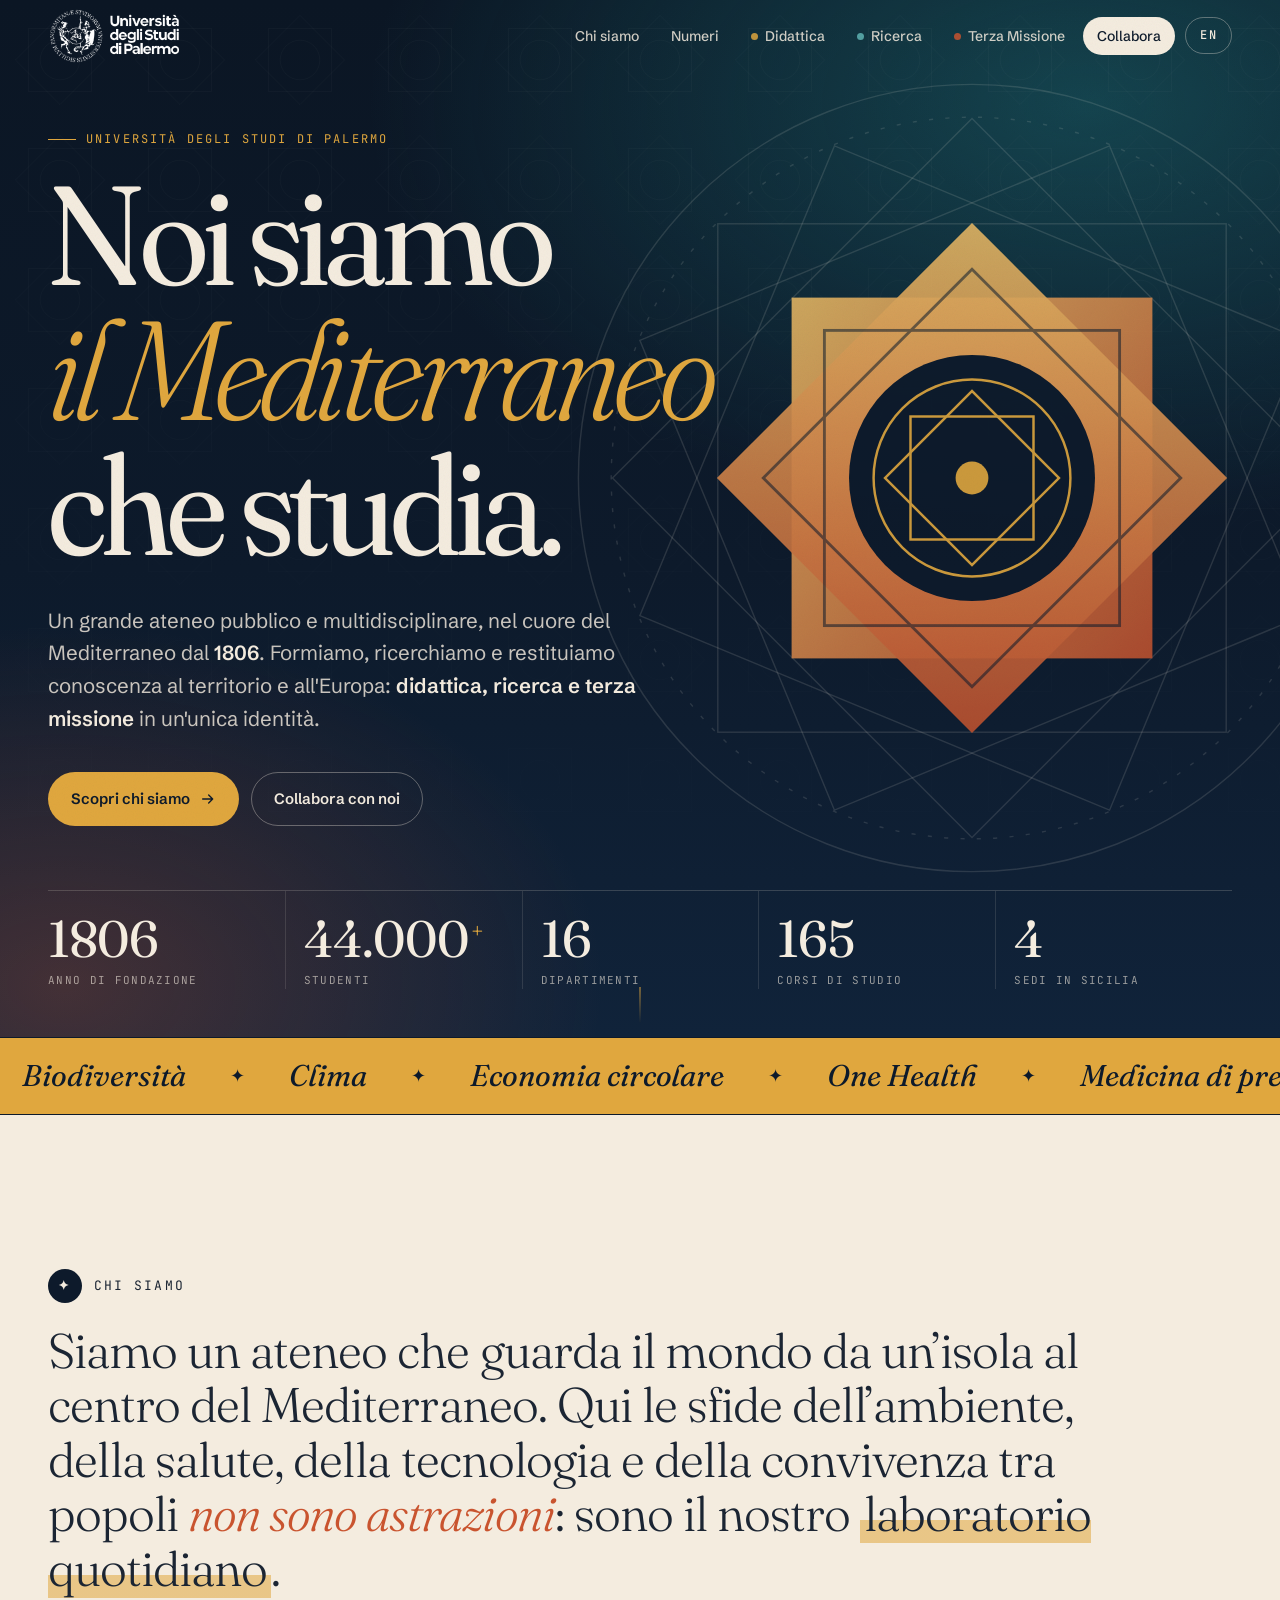
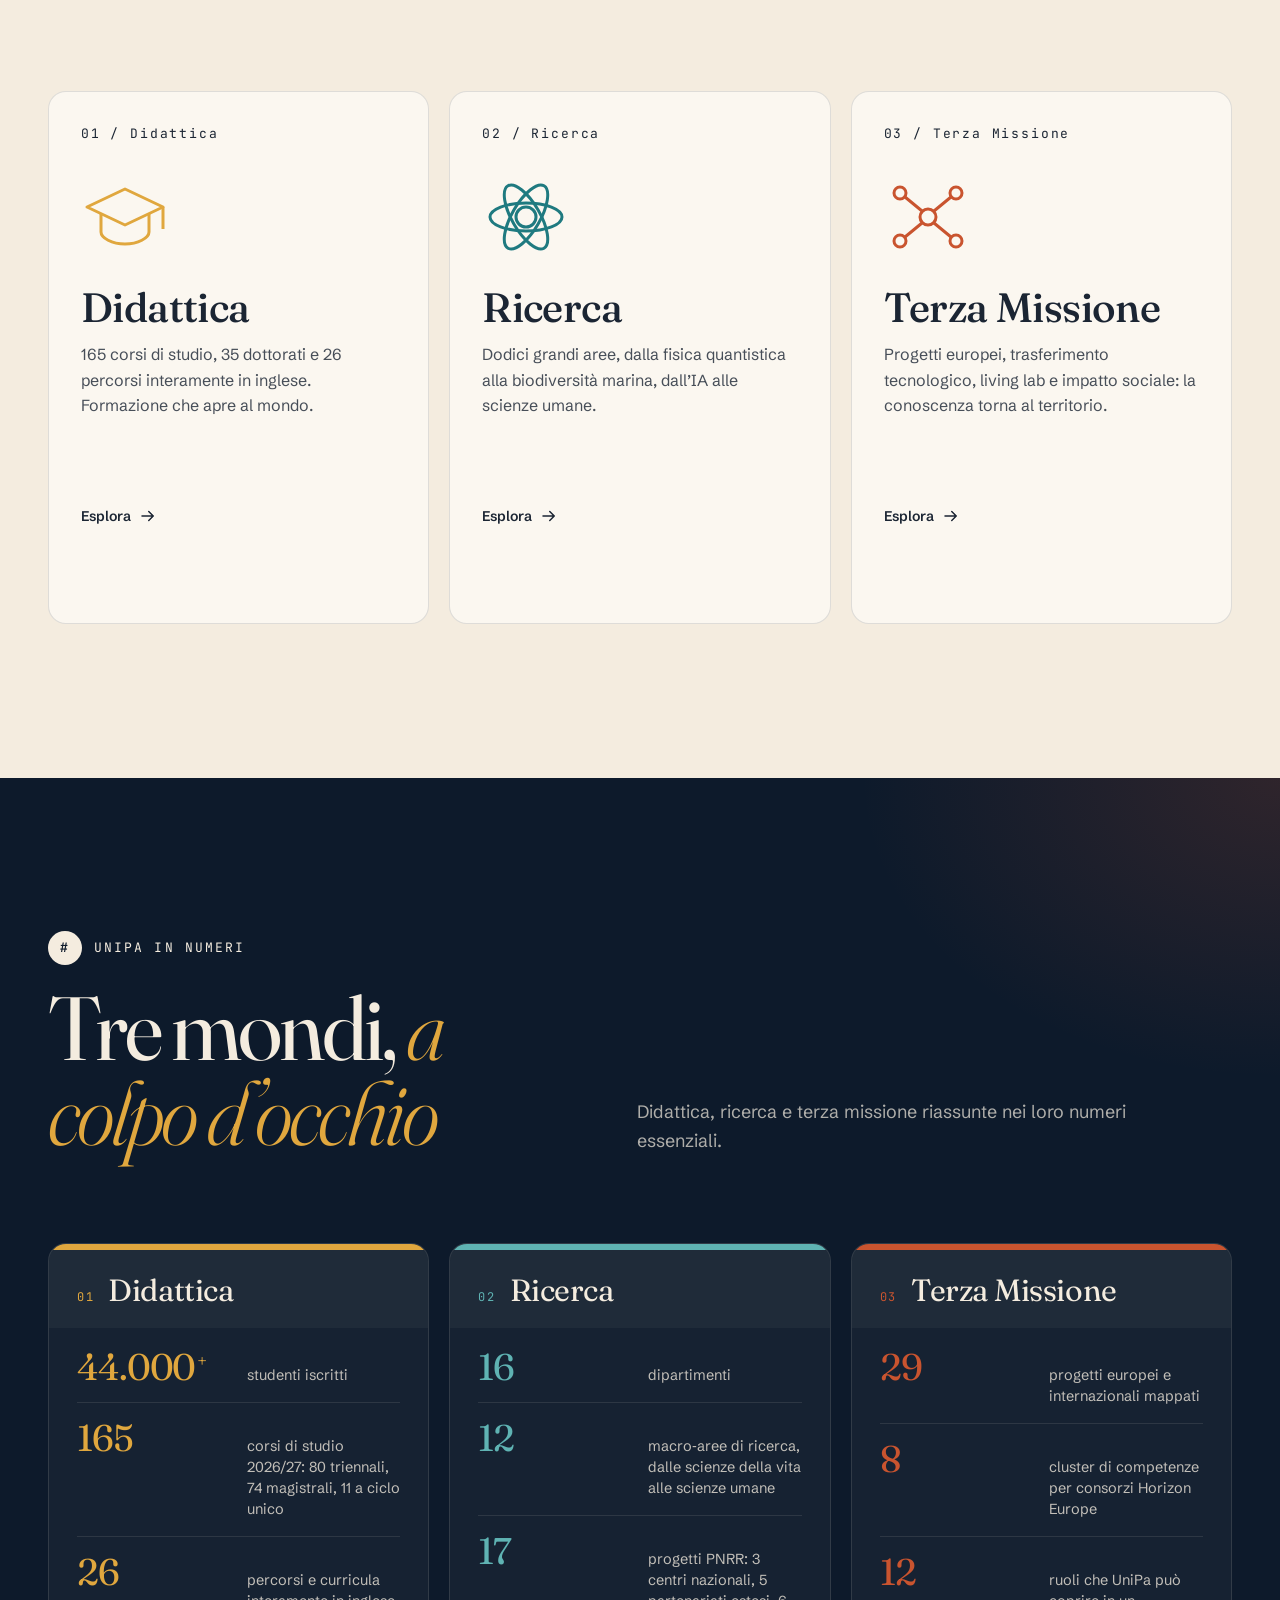
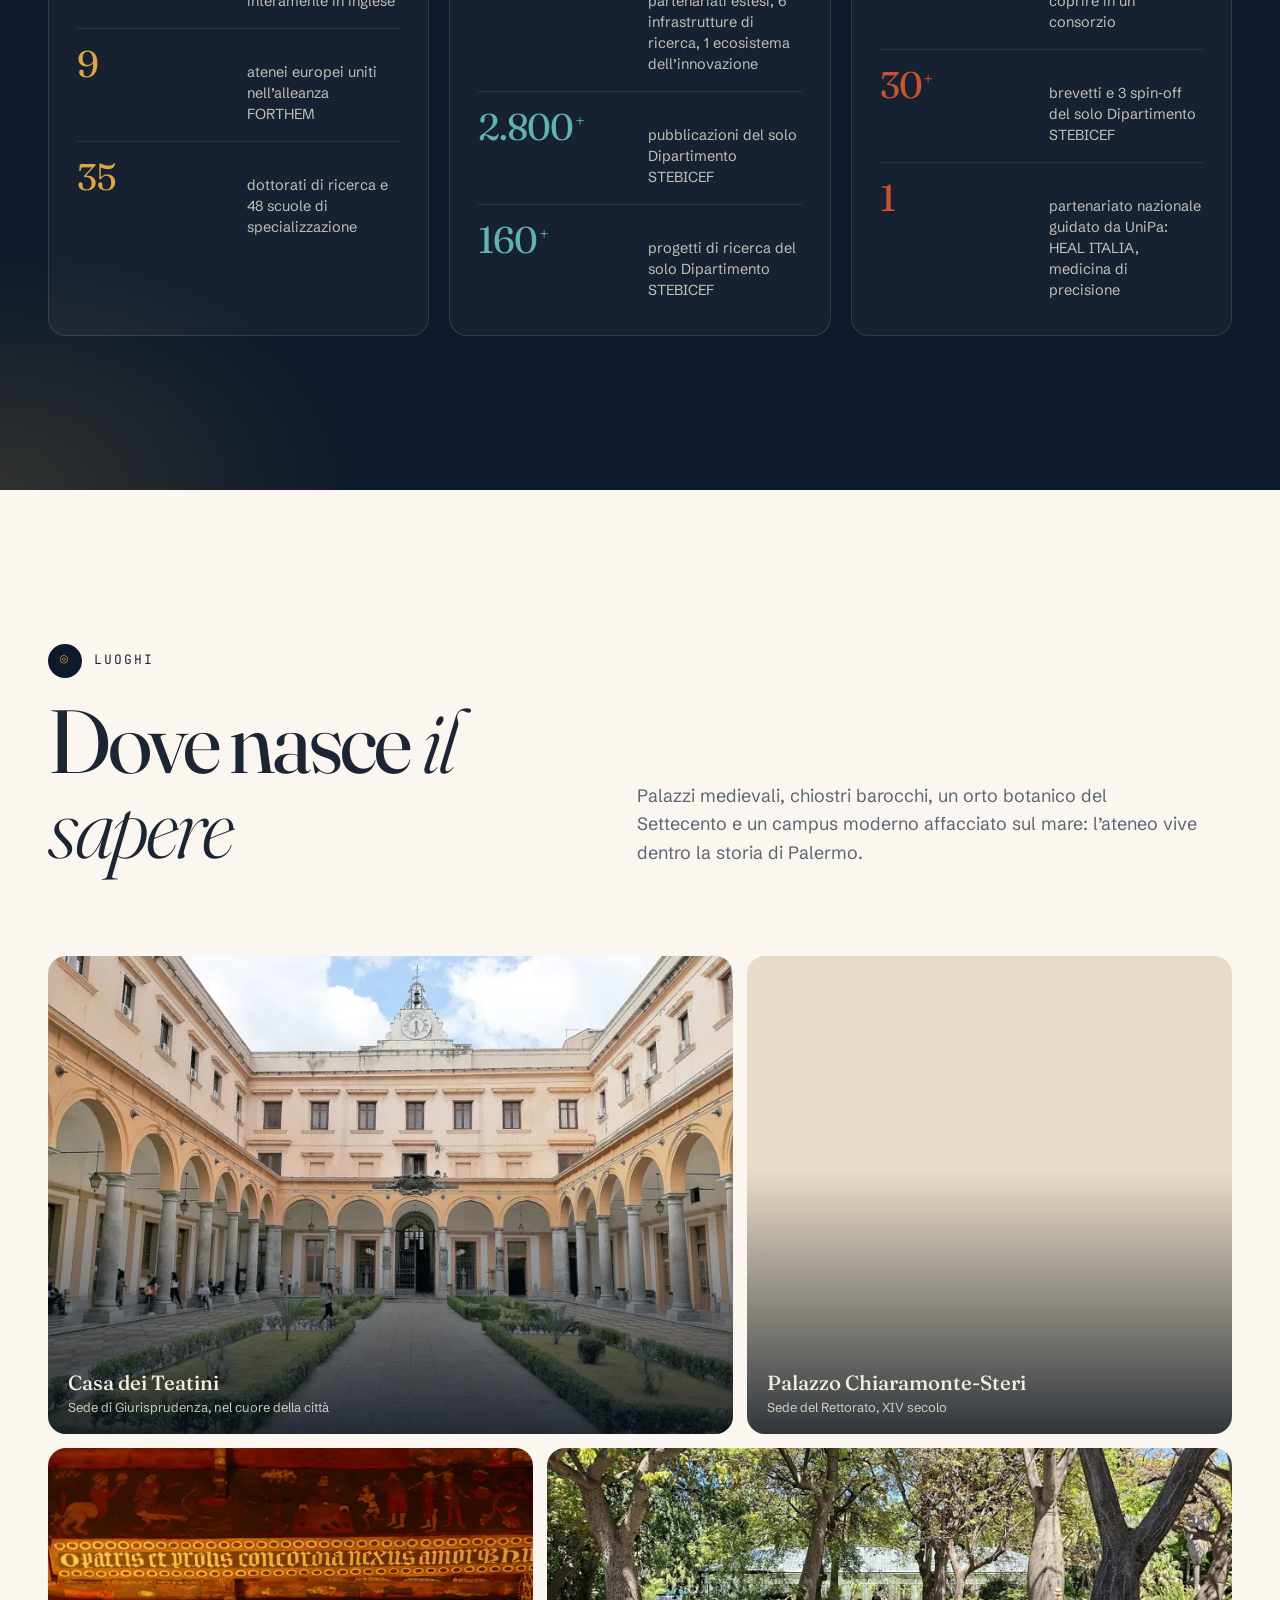
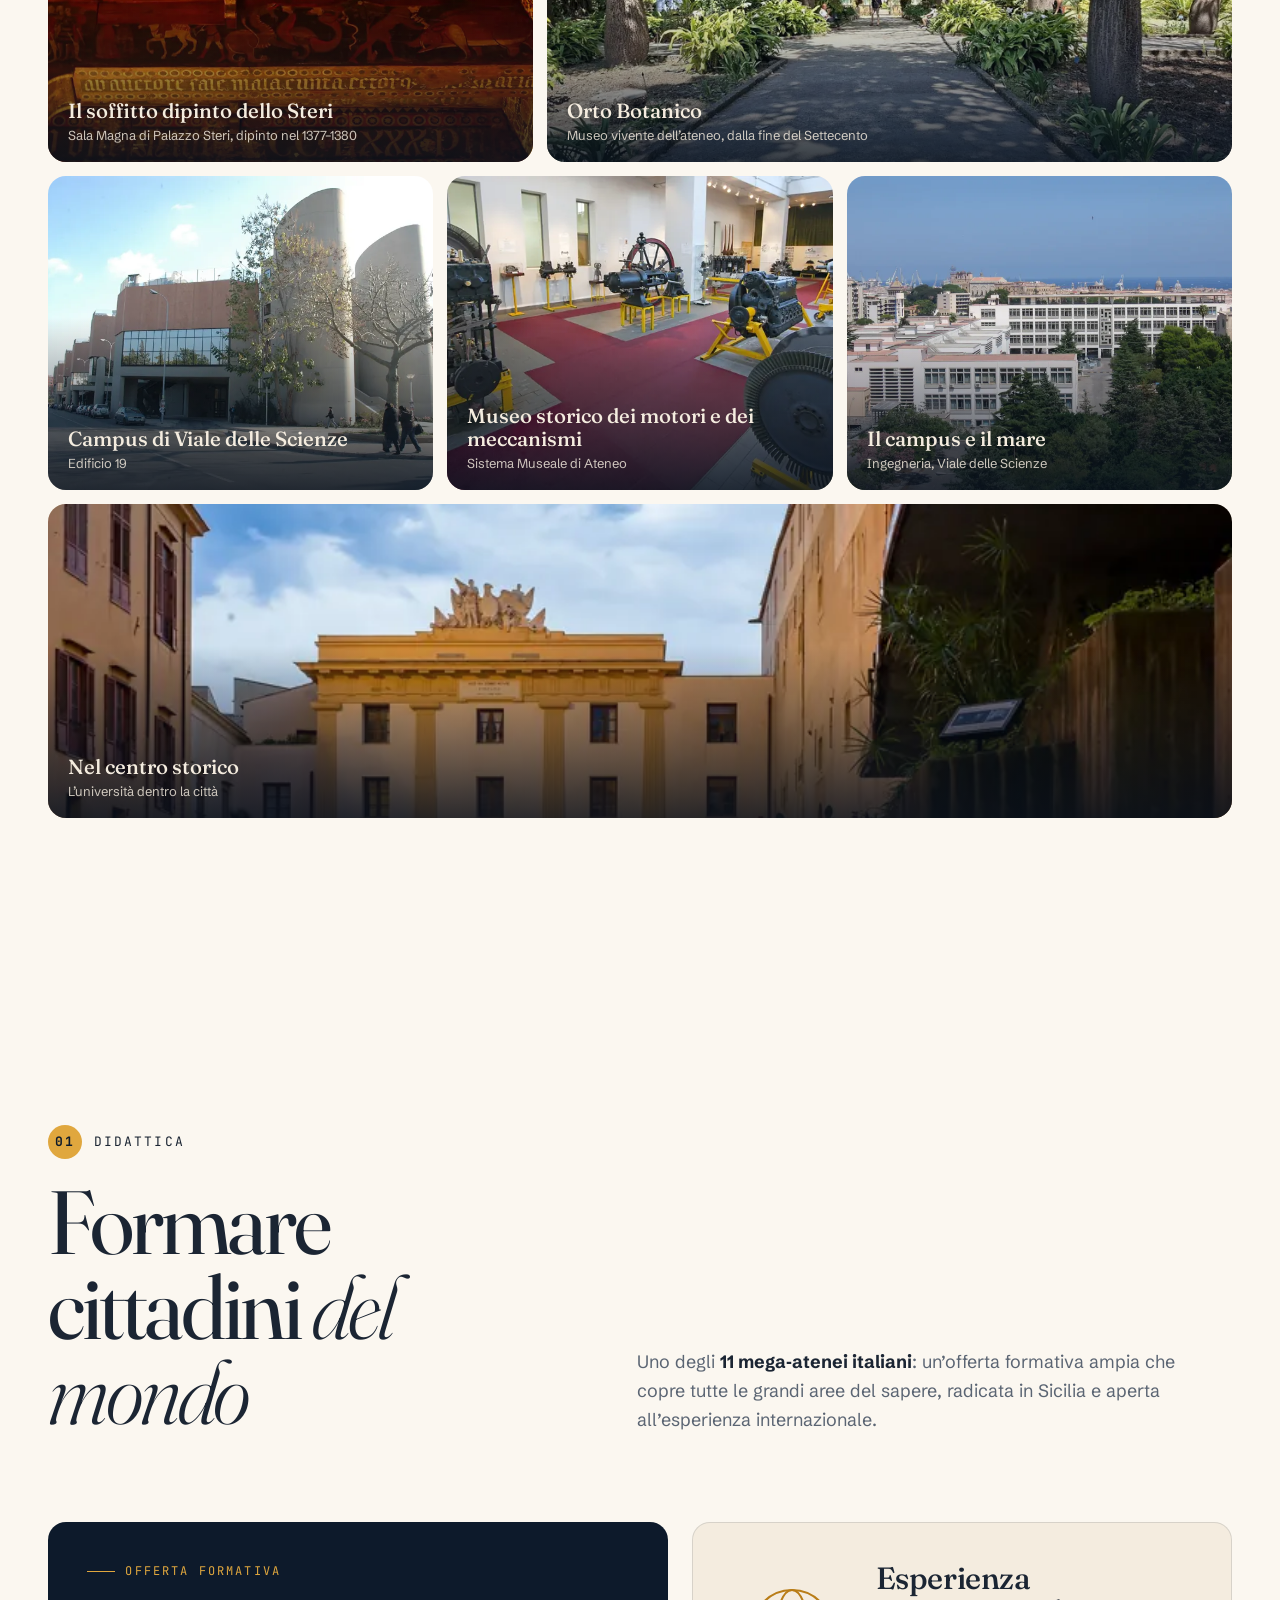
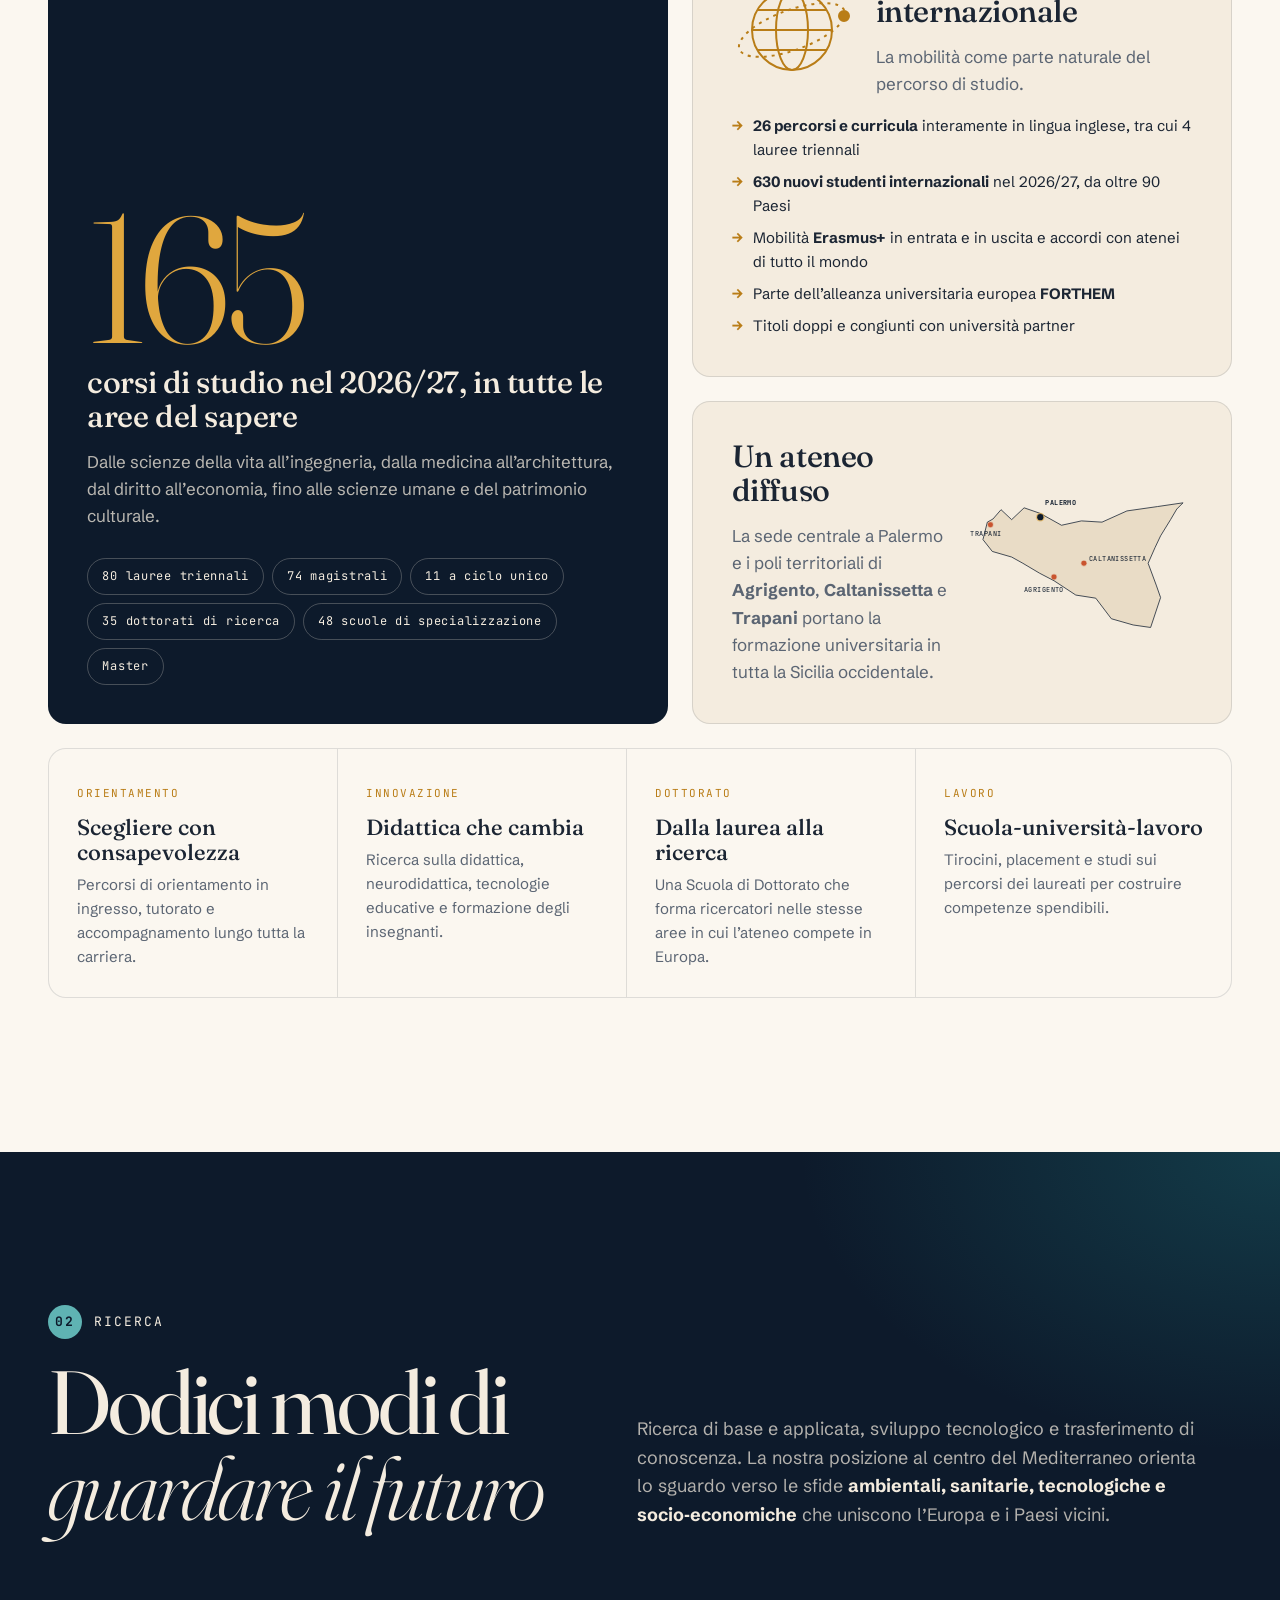
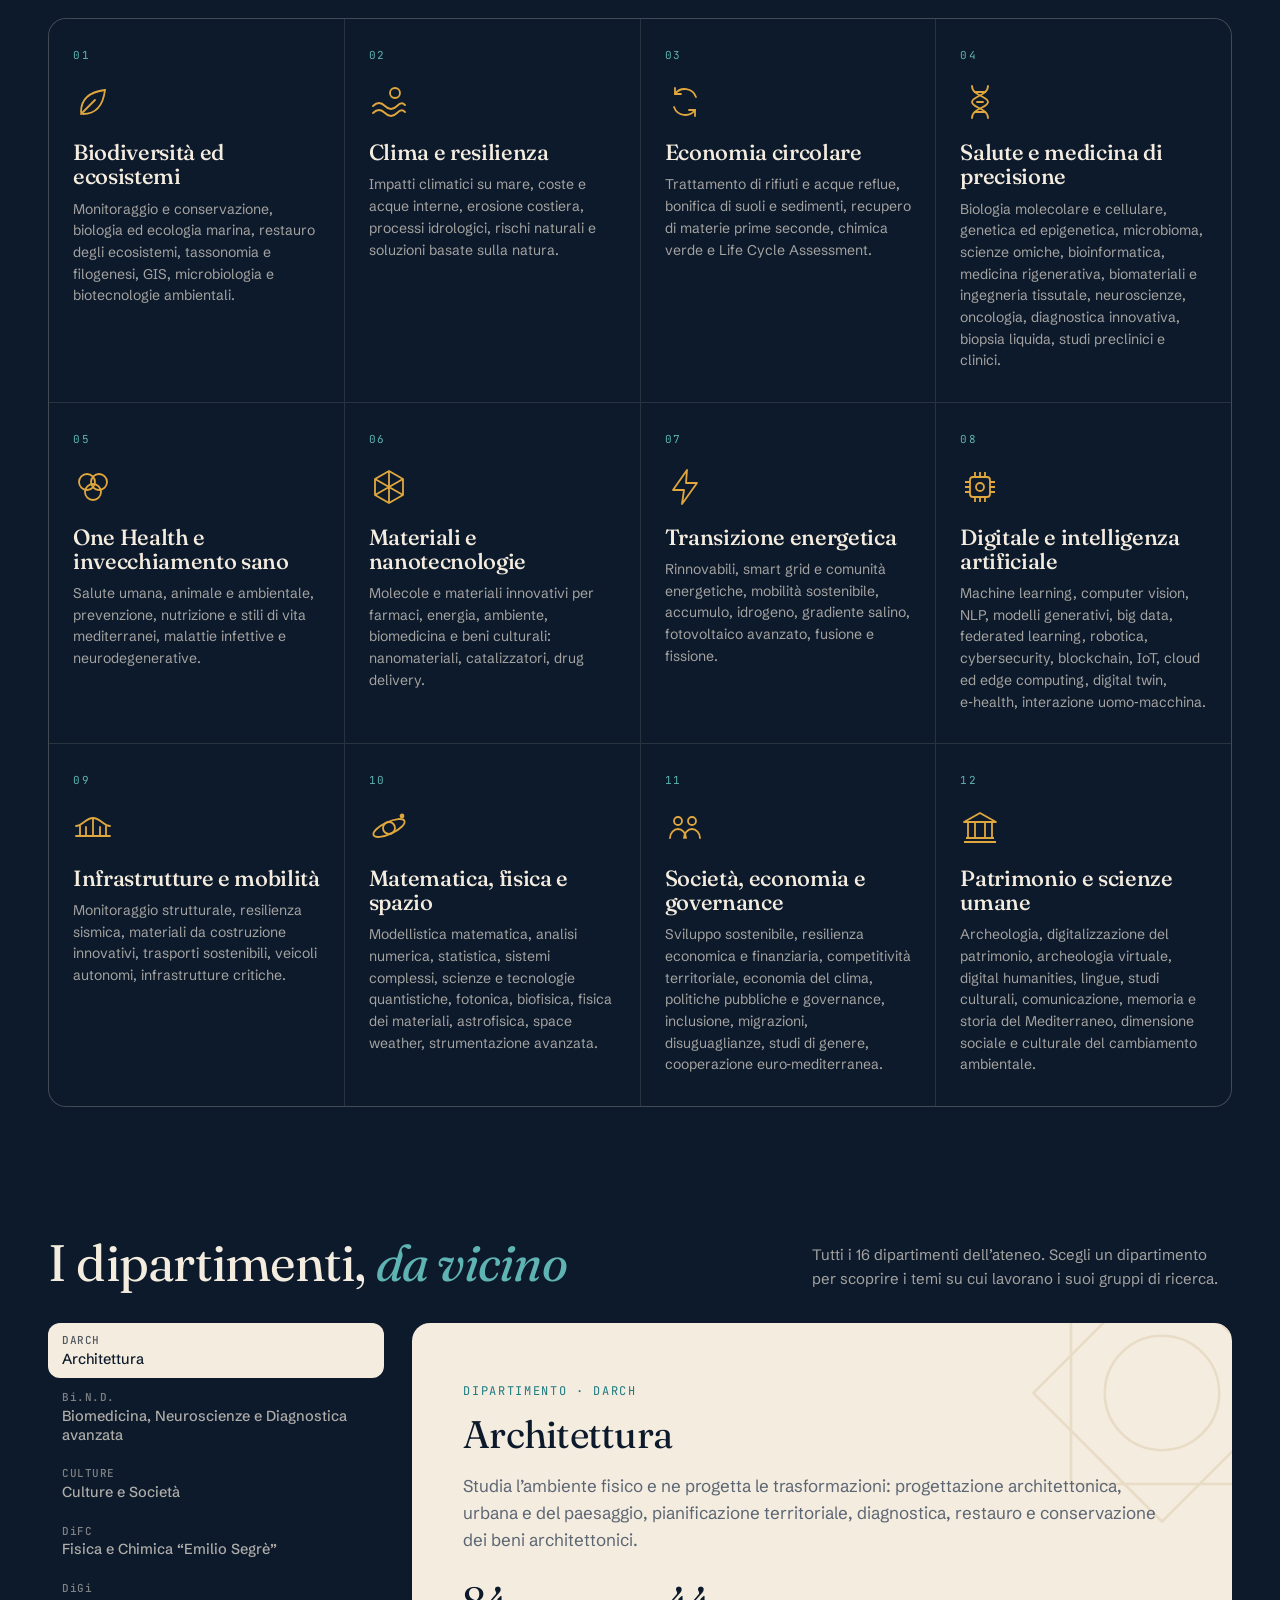
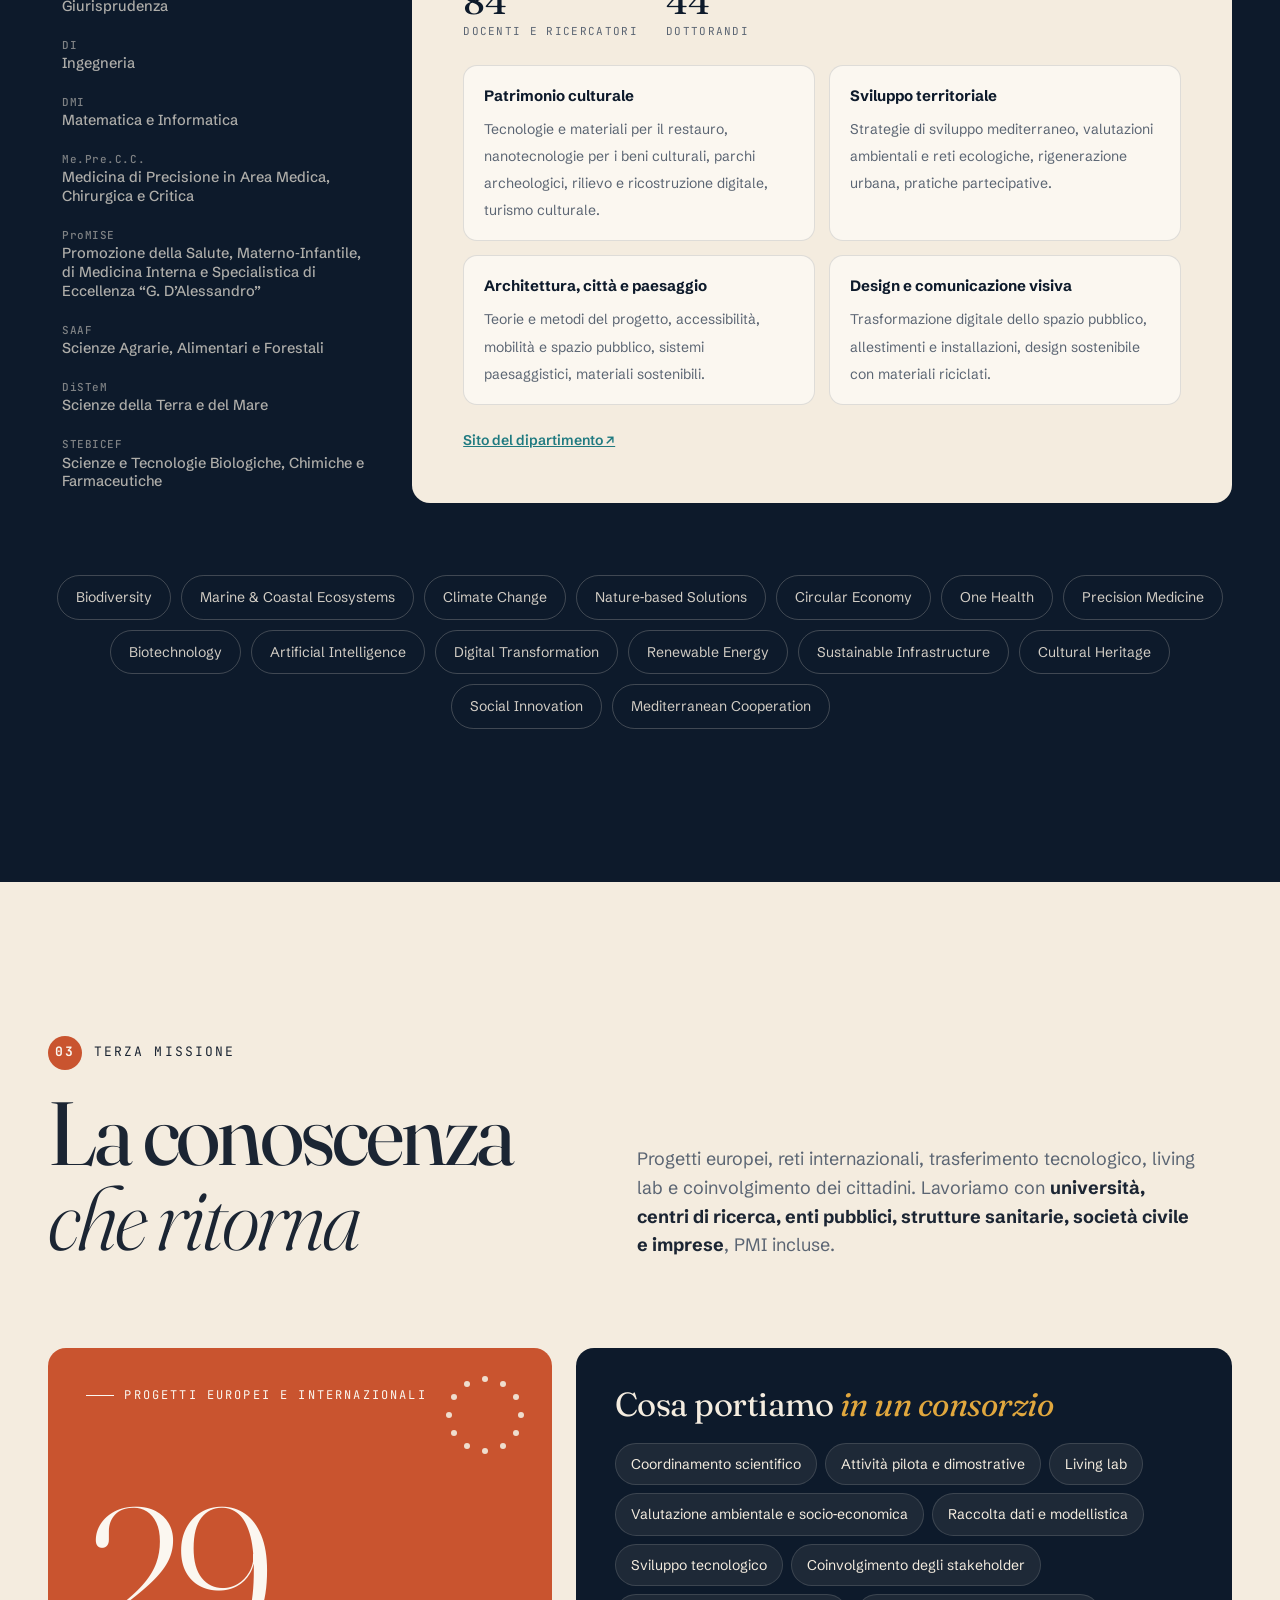
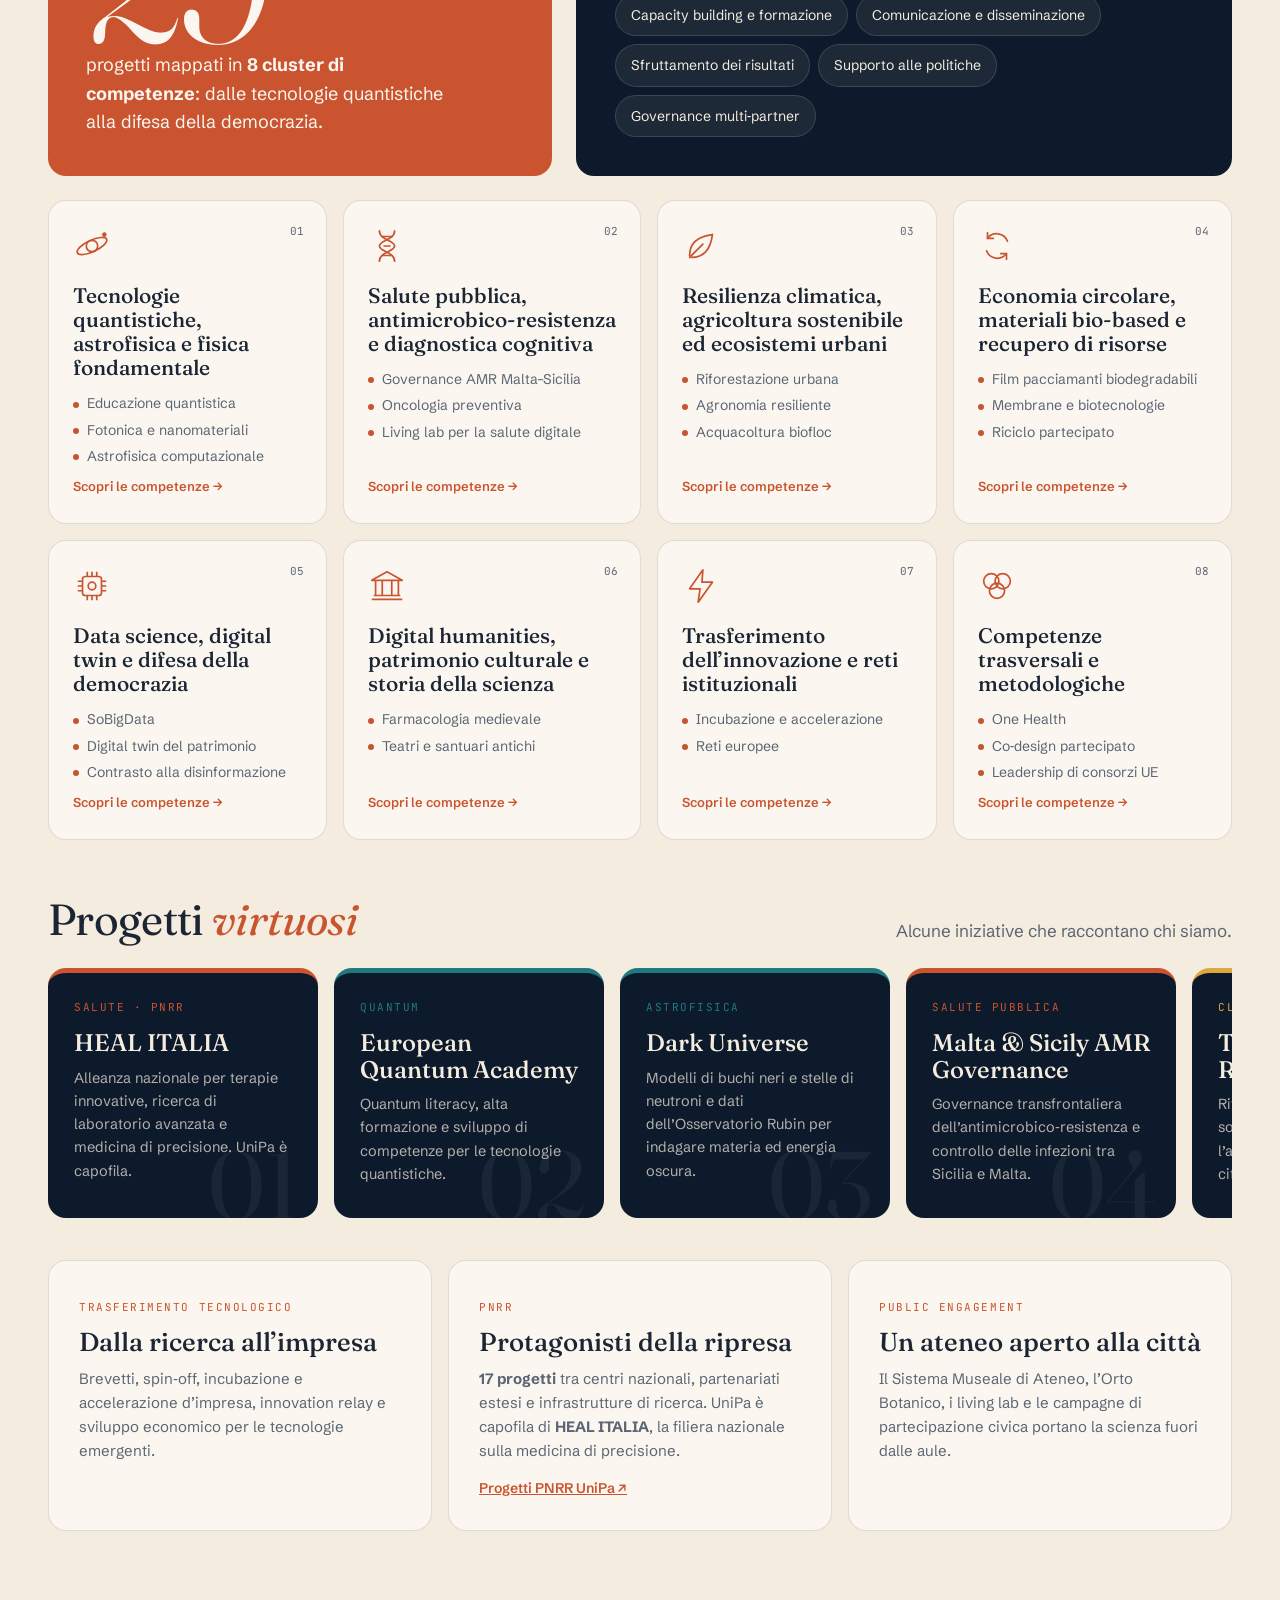
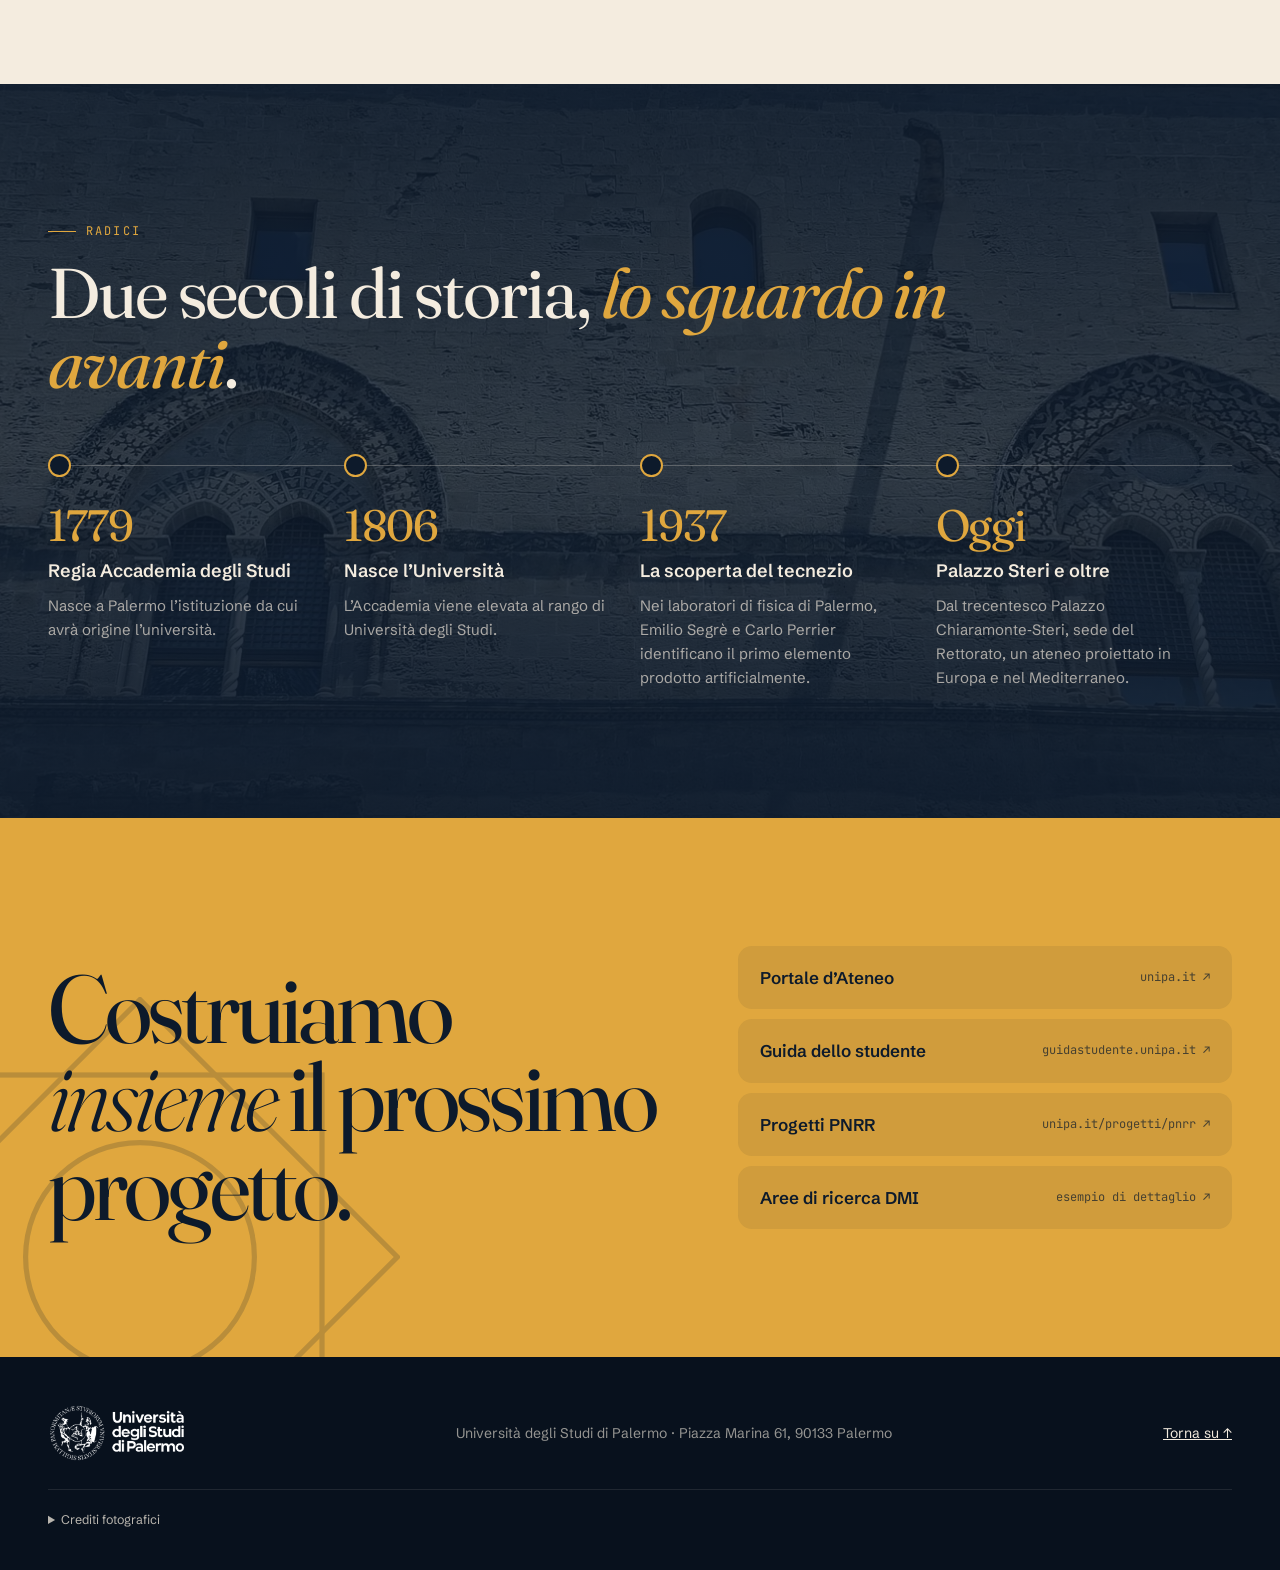
==== commit 8378f257: "Verifica completa dei contenuti: temi integrali dei dipartimenti dalla presentazione, aree arricchit" ====
--- a/index.html
+++ b/index.html
@@ -128,7 +128,7 @@
       <div role="listitem"><div class="stat-num" data-count="1806" data-plain>1806</div><div class="stat-label">Anno di fondazione</div></div>
       <div role="listitem"><div class="stat-num"><span data-count="44000">44.000</span><sup>+</sup></div><div class="stat-label">Studenti</div></div>
       <div role="listitem"><div class="stat-num" data-count="16">16</div><div class="stat-label">Dipartimenti</div></div>
-      <div role="listitem"><div class="stat-num"><span data-count="130">130</span><sup>+</sup></div><div class="stat-label">Corsi di studio</div></div>
+      <div role="listitem"><div class="stat-num" data-count="165">165</div><div class="stat-label">Corsi di studio</div></div>
       <div role="listitem"><div class="stat-num" data-count="4">4</div><div class="stat-label">Sedi in Sicilia</div></div>
     </div>
   </div>
@@ -153,7 +153,7 @@
         <span class="pillar-idx">01 / Didattica</span>
         <svg class="pillar-icon" viewBox="0 0 88 88" aria-hidden="true"><g fill="none" stroke="currentColor" stroke-width="3" stroke-linejoin="round"><path d="M44 16 6 34l38 18 38-18z"/><path d="M20 41v18c0 6 11 12 24 12s24-6 24-12V41"/><path d="M82 34v22"/></g></svg>
         <h3>Didattica</h3>
-        <p>Oltre 130 corsi di studio, dottorati e percorsi internazionali in inglese. Formazione che apre al mondo.</p>
+        <p>165 corsi di studio, 35 dottorati e 26 percorsi interamente in inglese. Formazione che apre al mondo.</p>
         <span class="pillar-go">Esplora <svg><use href="#arrow"/></svg></span>
       </a>
       <a class="pillar ricerca reveal" href="#ricerca" style="--i:1">
@@ -191,10 +191,10 @@
         <header><span class="num-idx">01</span><h3>Didattica</h3></header>
         <dl>
           <div><dt><span data-count="44000">44.000</span><i>+</i></dt><dd>studenti iscritti</dd></div>
-          <div><dt><span data-count="130">130</span><i>+</i></dt><dd>corsi di studio: triennali, magistrali e a ciclo unico</dd></div>
-          <div><dt data-count="21">21</dt><dd>corsi e curricula interamente in inglese</dd></div>
+          <div><dt data-count="165">165</dt><dd>corsi di studio 2026/27: 80 triennali, 74 magistrali, 11 a ciclo unico</dd></div>
+          <div><dt data-count="26">26</dt><dd>percorsi e curricula interamente in inglese</dd></div>
           <div><dt data-count="9">9</dt><dd>atenei europei uniti nell’alleanza FORTHEM</dd></div>
-          <div><dt data-count="4">4</dt><dd>sedi: Palermo, Agrigento, Caltanissetta, Trapani</dd></div>
+          <div><dt data-count="35">35</dt><dd>dottorati di ricerca e 48 scuole di specializzazione</dd></div>
         </dl>
       </article>
 
@@ -285,11 +285,11 @@
     <div class="did-grid">
       <article class="did-card did-big reveal">
         <span class="eyebrow">Offerta formativa</span>
-        <div class="big-num"><span data-count="130">130</span>+</div>
-        <h3>corsi di studio in tutte le aree del sapere</h3>
+        <div class="big-num" data-count="165">165</div>
+        <h3>corsi di studio nel 2026/27, in tutte le aree del sapere</h3>
         <p>Dalle scienze della vita all’ingegneria, dalla medicina all’architettura, dal diritto all’economia, fino alle scienze umane e del patrimonio culturale.</p>
         <div class="levels">
-          <span>Lauree triennali</span><span>Magistrali</span><span>Ciclo unico</span><span>Dottorati di ricerca</span><span>Master</span><span>Scuole di specializzazione</span>
+          <span>80 lauree triennali</span><span>74 magistrali</span><span>11 a ciclo unico</span><span>35 dottorati di ricerca</span><span>48 scuole di specializzazione</span><span>Master</span>
         </div>
       </article>
 
@@ -309,7 +309,8 @@
           </div>
         </div>
         <ul class="intl-list">
-          <li><span><b>21 iniziative</b> tra corsi e curricula interamente in lingua inglese</span></li>
+          <li><span><b>26 percorsi e curricula</b> interamente in lingua inglese, tra cui 4 lauree triennali</span></li>
+          <li><span><b>630 nuovi studenti internazionali</b> nel 2026/27, da oltre 90 Paesi</span></li>
           <li><span>Mobilità <b>Erasmus+</b> in entrata e in uscita e accordi con atenei di tutto il mondo</span></li>
           <li><span>Parte dell’alleanza universitaria europea <b>FORTHEM</b></span></li>
           <li><span>Titoli doppi e congiunti con università partner</span></li>
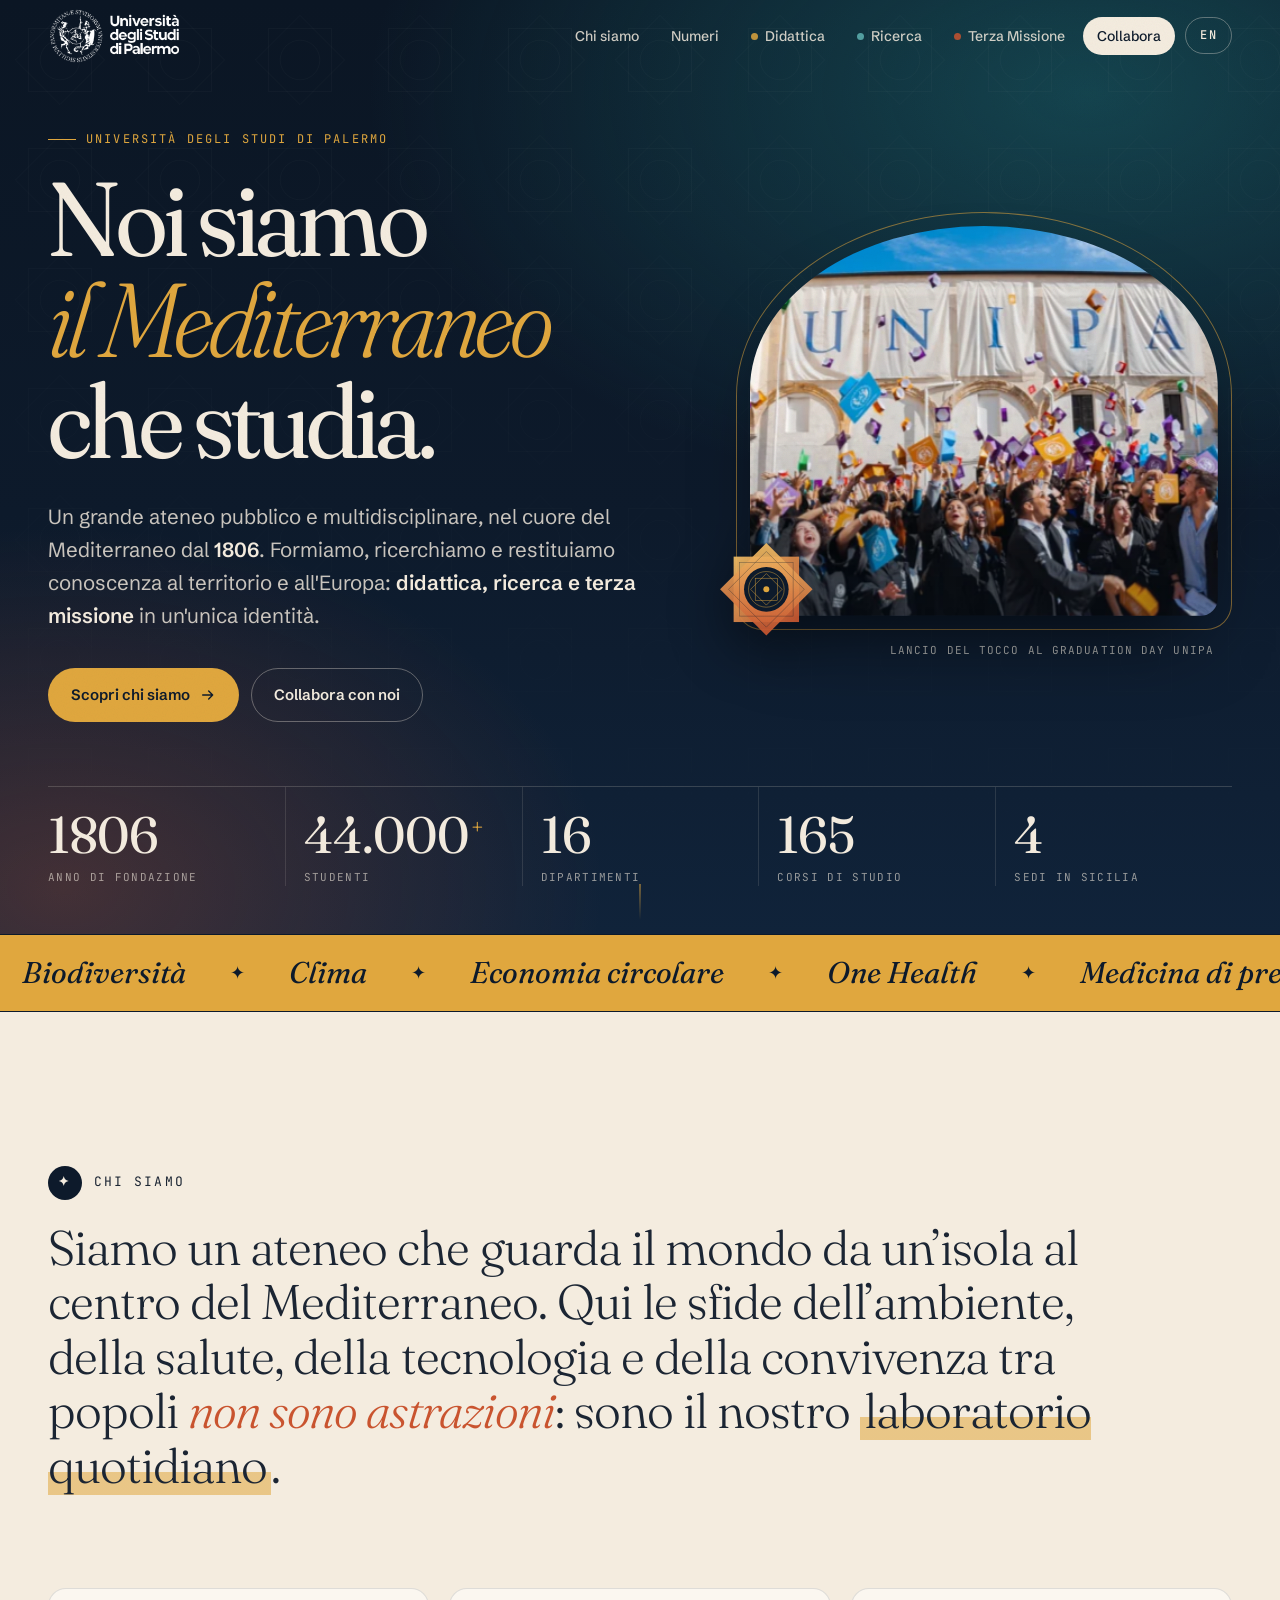
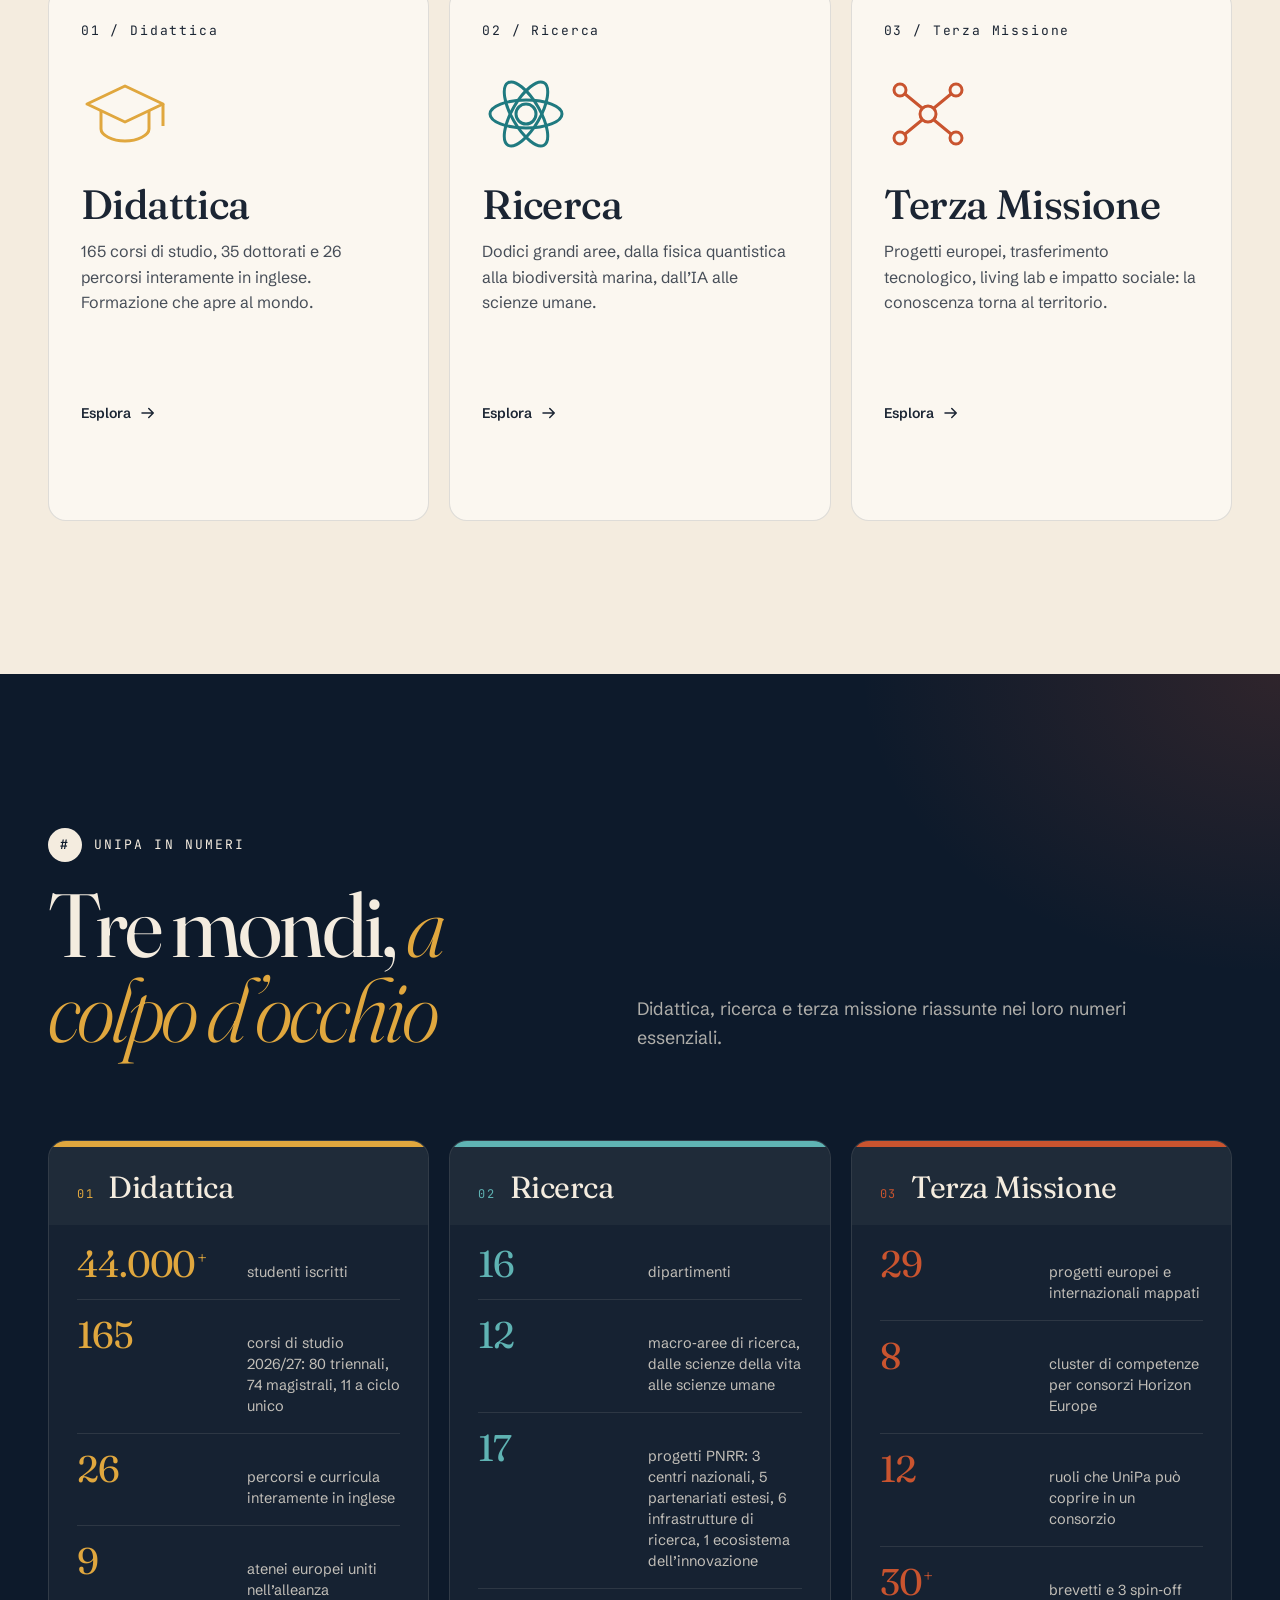
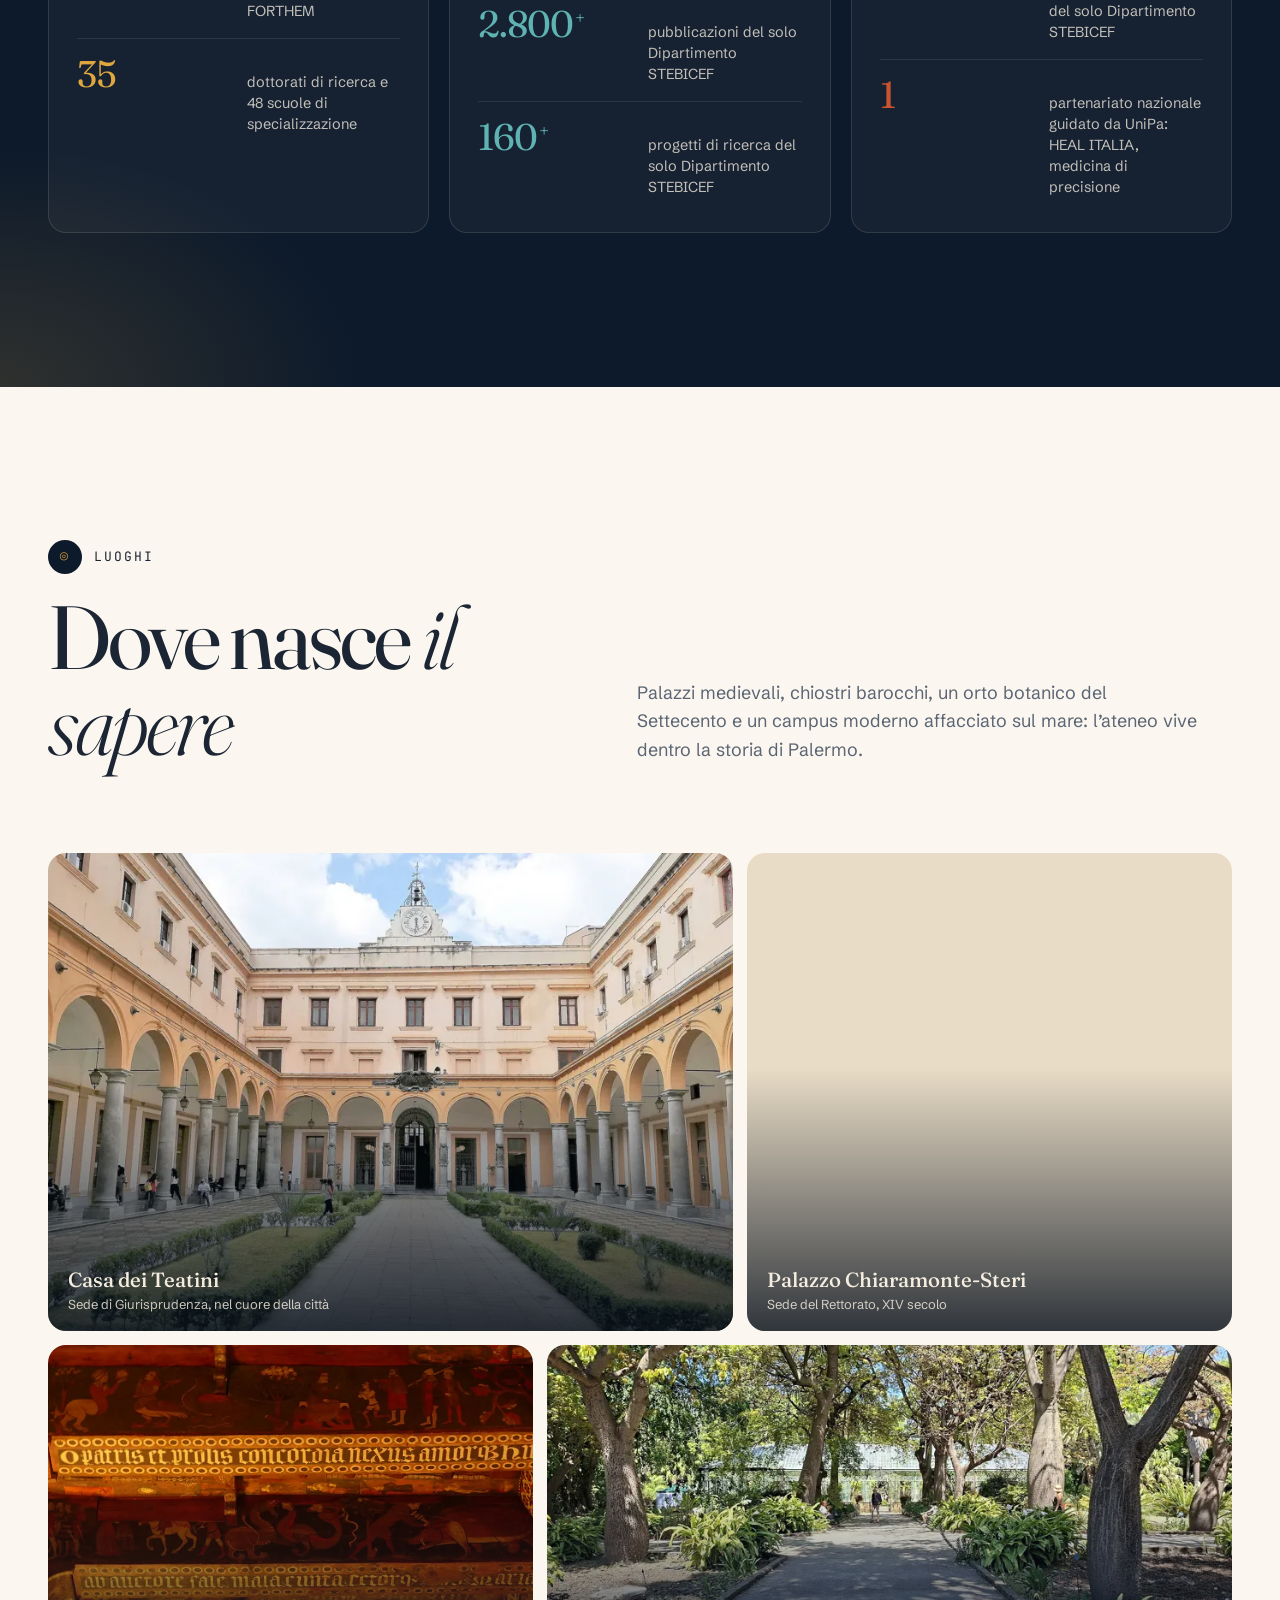
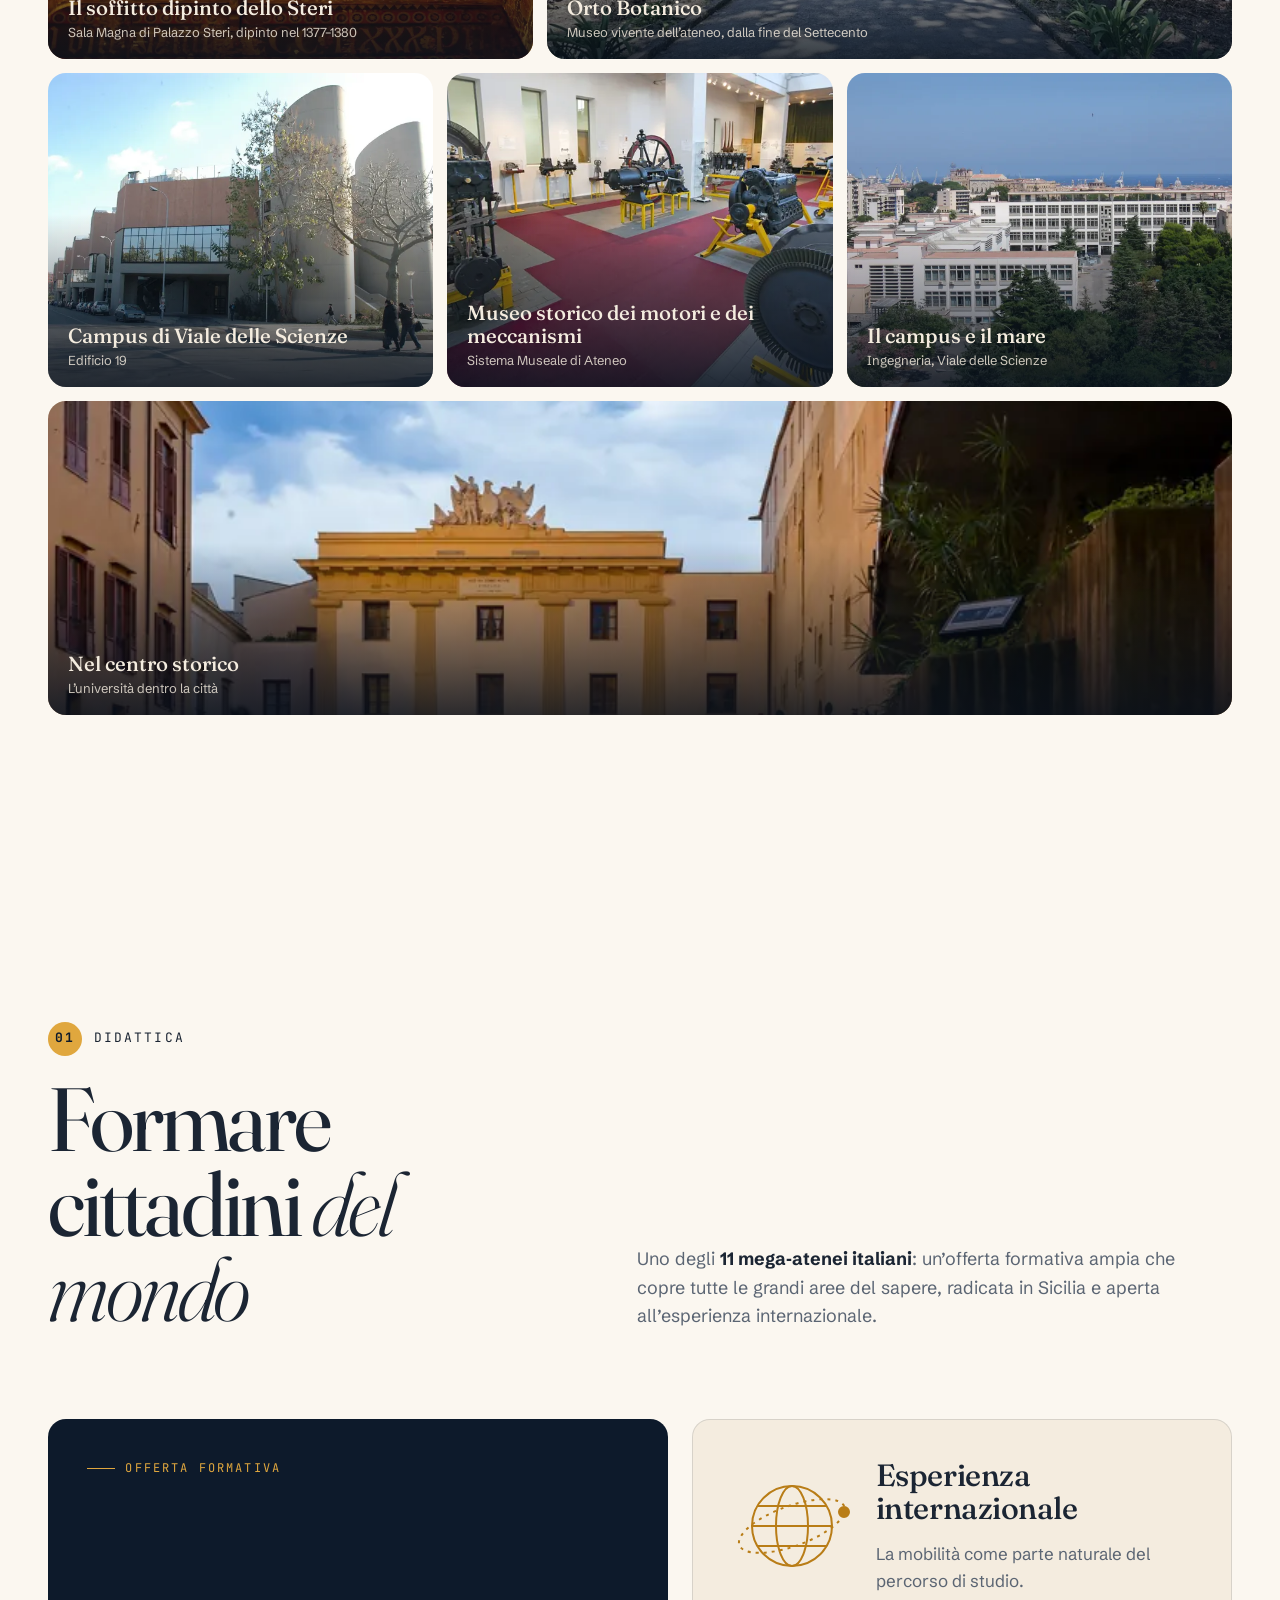
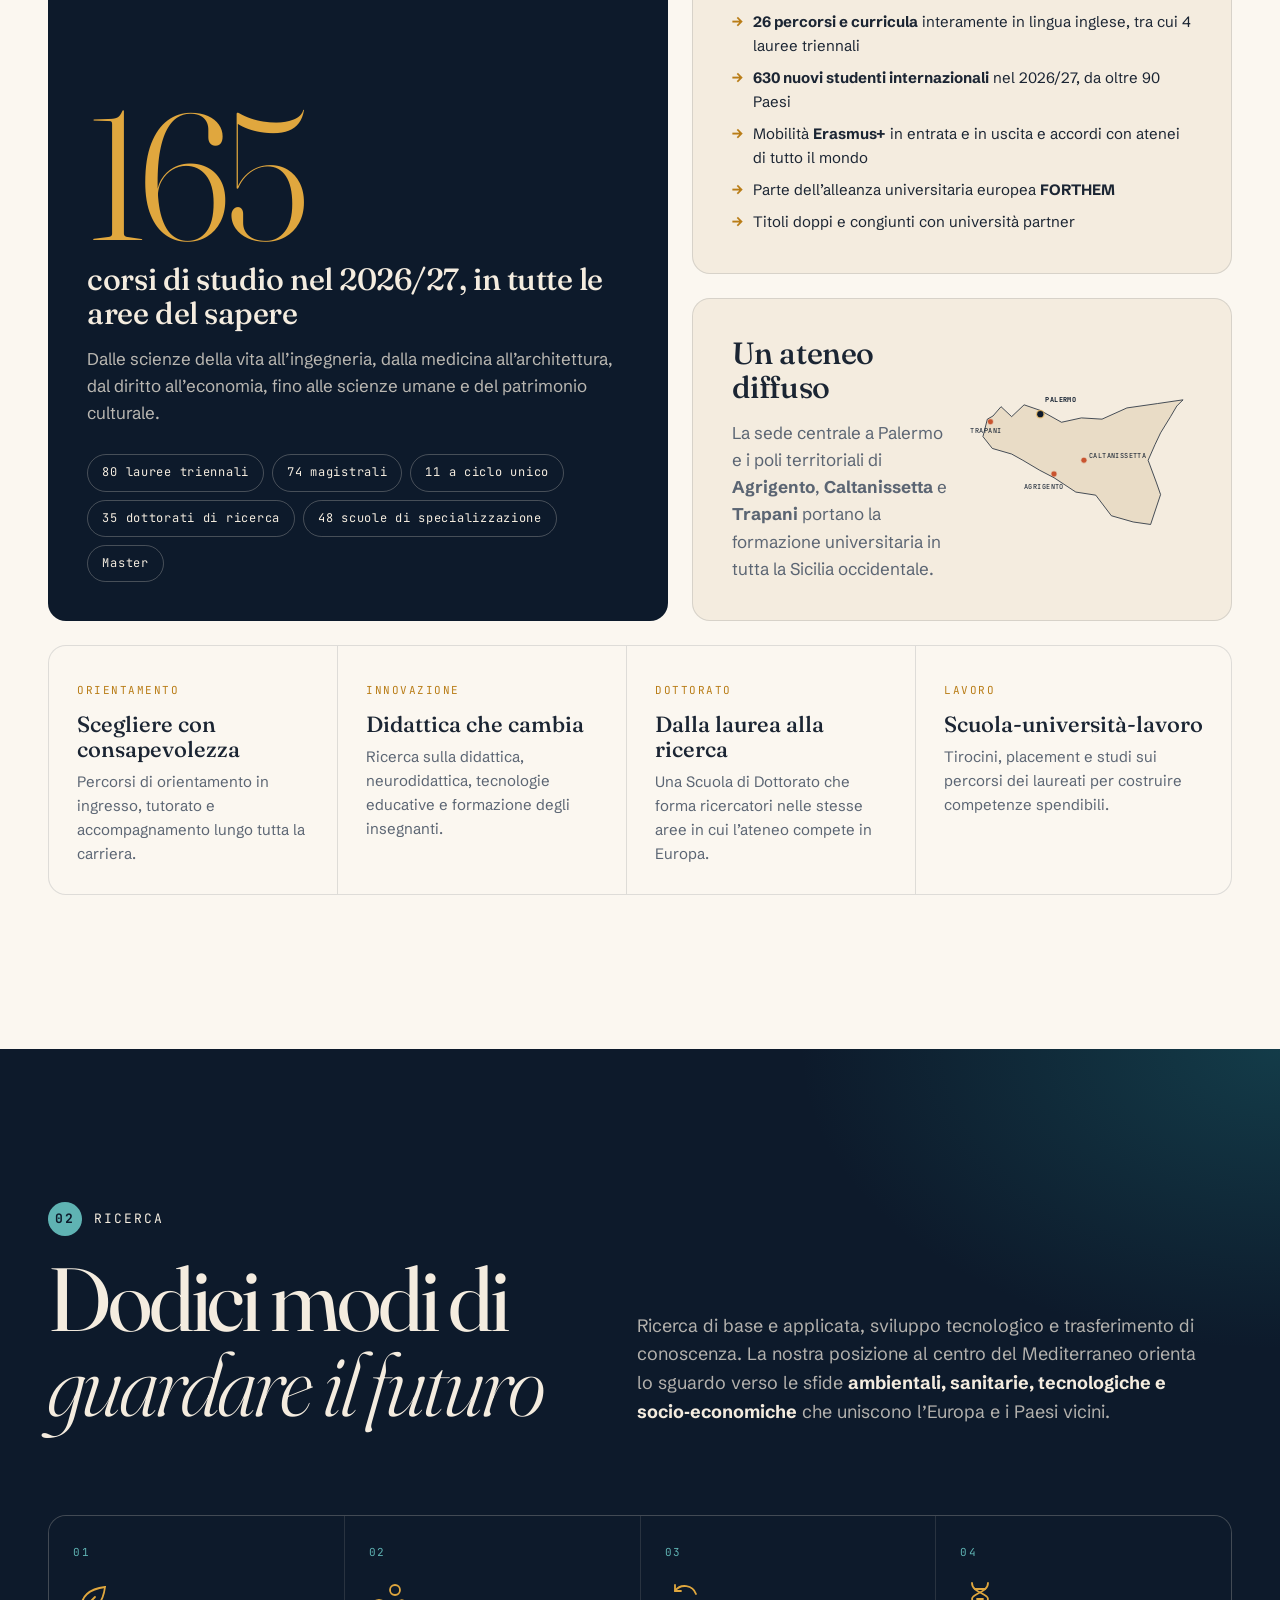
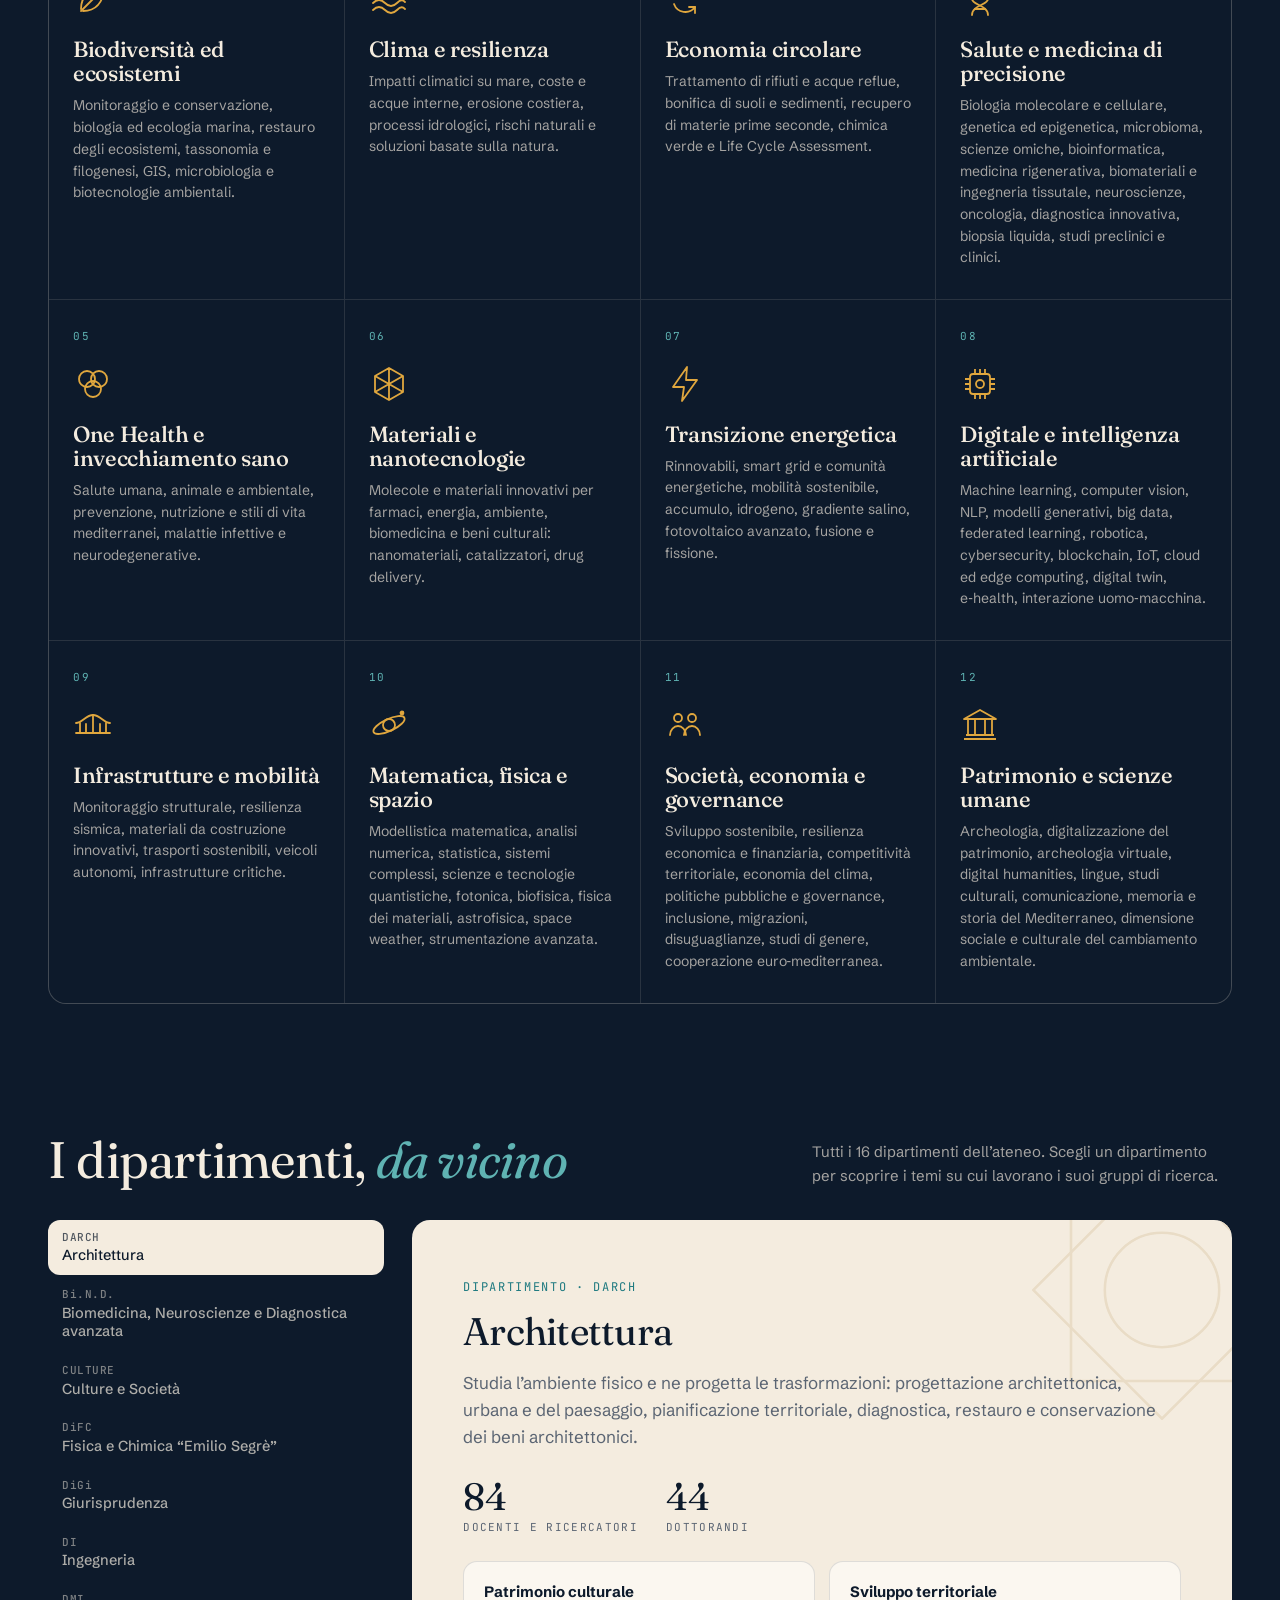
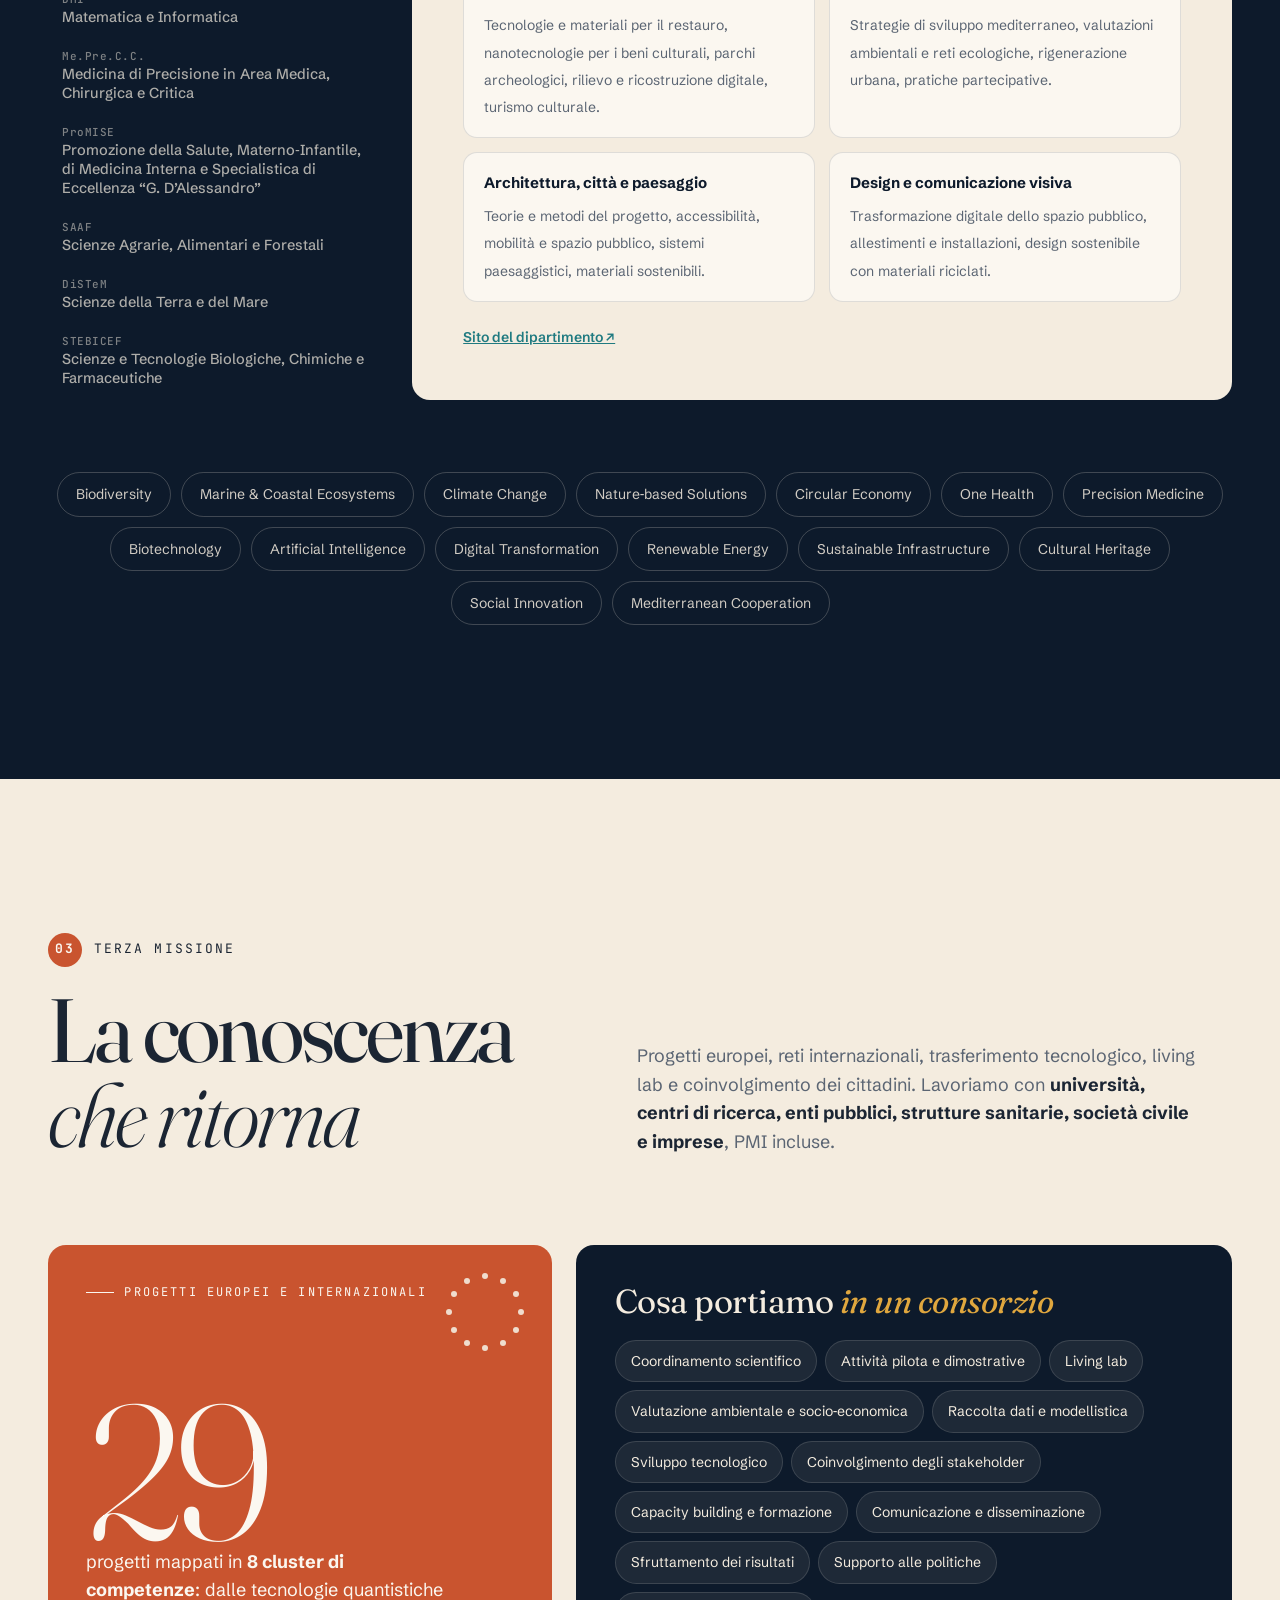
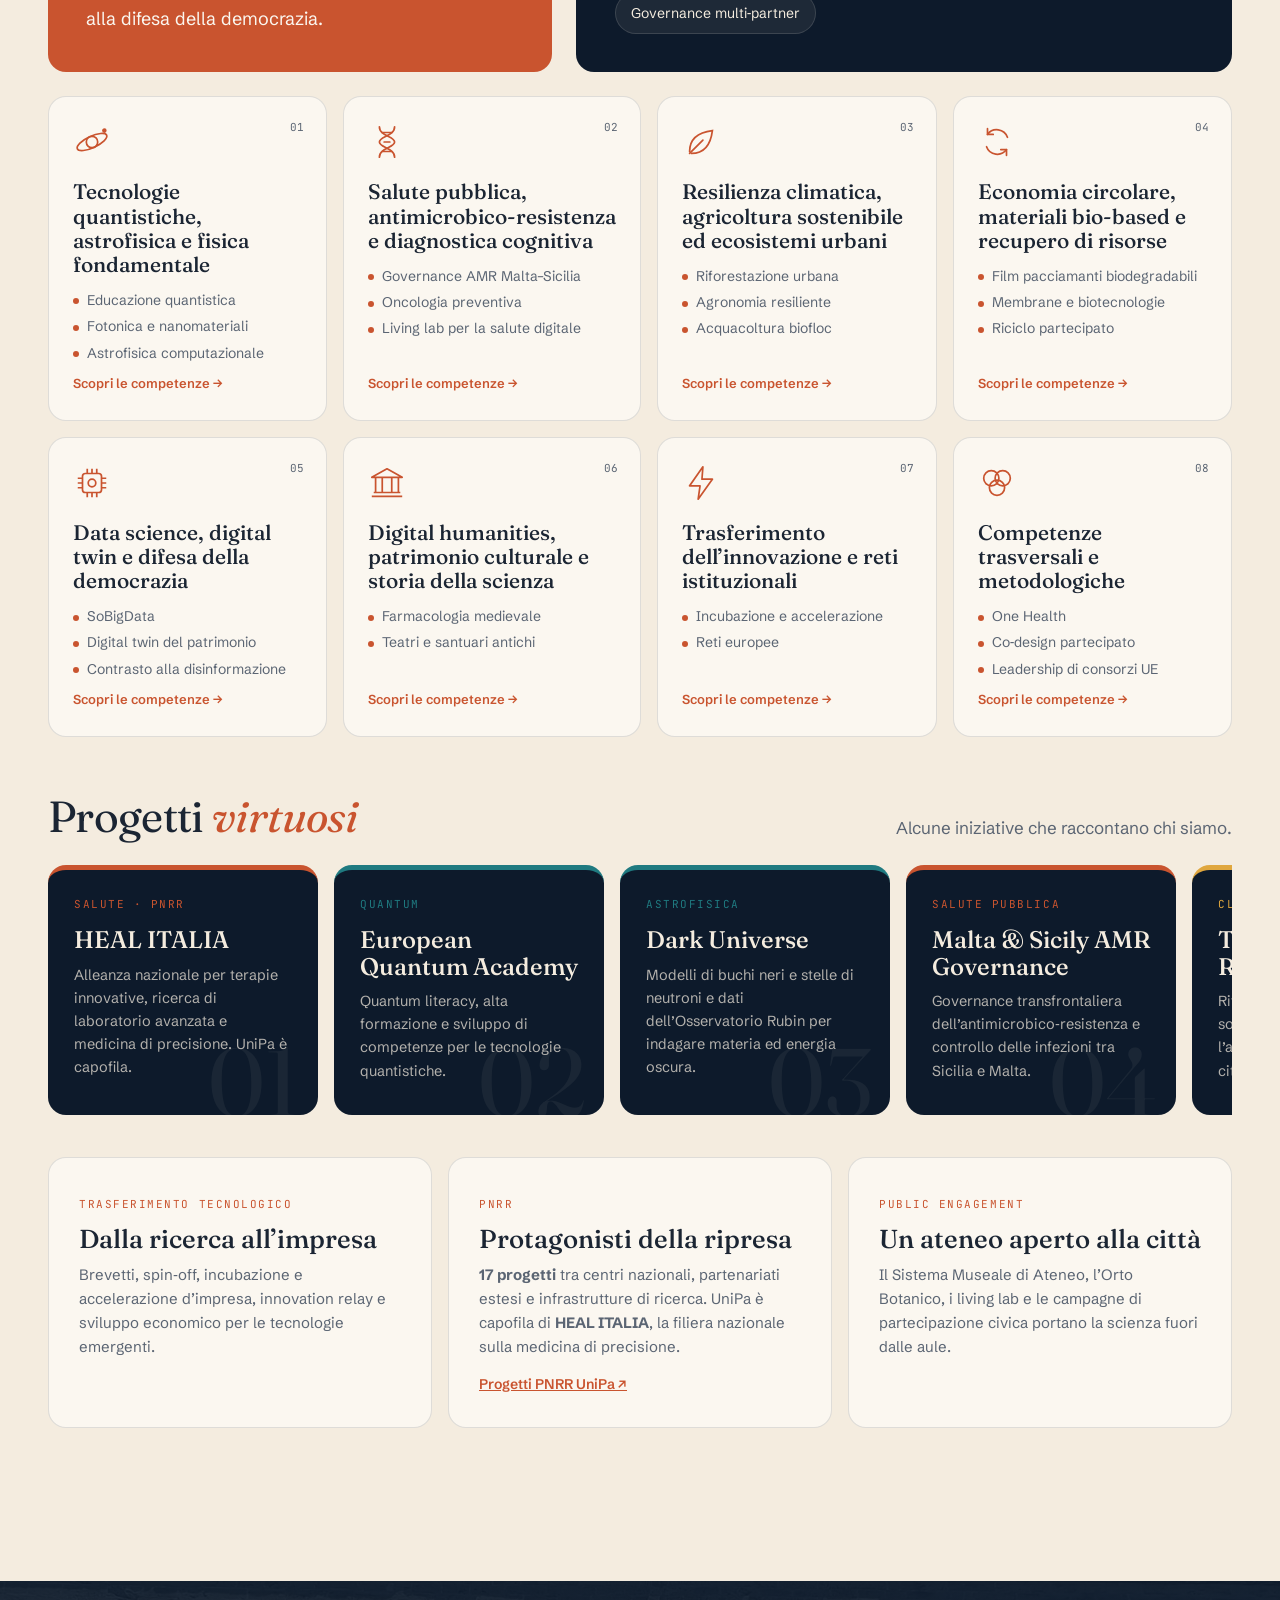
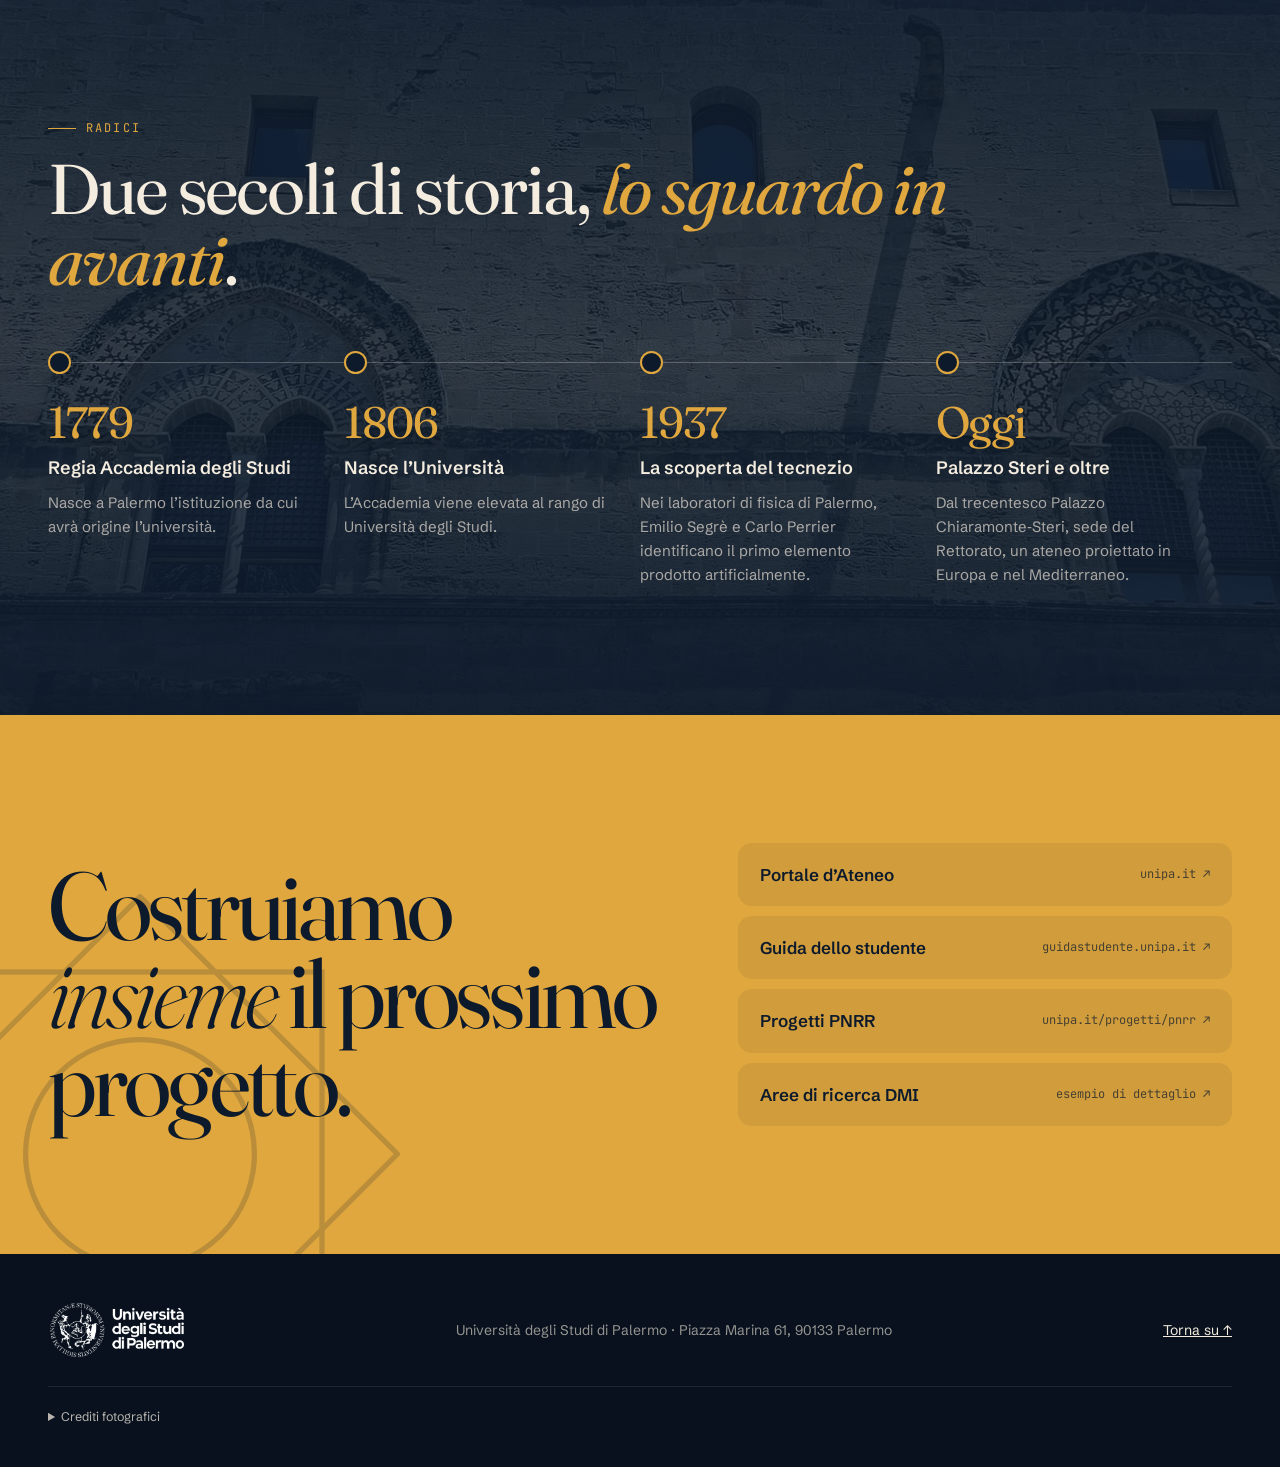
==== commit 6fa630d7: "Apertura con foto del Graduation Day UniPa (lancio del tocco) in cornice ad arco; crediti foto ripul" ====
--- a/index.html
+++ b/index.html
@@ -83,22 +83,33 @@
     </svg>
   </div>
 
-  <svg class="hero-star" viewBox="-100 -100 200 200" aria-hidden="true">
+
+  <div class="wrap hero-inner">
+    <div class="hero-grid">
+      <div class="hero-copy">
+      <span class="eyebrow fade-up">Università degli Studi di Palermo</span>
+      <h1>
+        <span class="line"><span>Noi siamo</span></span>
+        <span class="line"><span><em>il Mediterraneo</em></span></span>
+        <span class="line"><span>che studia.</span></span>
+      </h1>
+      <p class="hero-lead fade-up d1">Un grande ateneo pubblico e multidisciplinare, nel cuore del Mediterraneo dal <strong>1806</strong>. Formiamo, ricerchiamo e restituiamo conoscenza al territorio e all'Europa: <strong>didattica, ricerca e terza missione</strong> in un'unica identità.</p>
+      <div class="hero-ctas fade-up d2">
+        <a class="btn btn-primary" href="#chi-siamo">Scopri chi siamo <svg><use href="#arrow"/></svg></a>
+        <a class="btn btn-ghost" href="#contatti">Collabora con noi</a>
+      </div>
+      </div>
+      <figure class="hero-photo fade-up d2">
+        <div class="hero-arch">
+          <img src="assets/img/laurea-520.webp" alt="Laureati UniPa lanciano il tocco nel cortile con gli striscioni UNIPA durante il Graduation Day" width="520" height="347" fetchpriority="high">
+        </div>
+        <svg class="hero-seal" viewBox="-100 -100 200 200" aria-hidden="true">
     <defs>
-      <linearGradient id="gOcra" x1="0" y1="0" x2="1" y2="1"><stop offset="0" stop-color="#f3c066"/><stop offset="1" stop-color="#c9542f"/></linearGradient>
+      <linearGradient id="gSeal" x1="0" y1="0" x2="1" y2="1"><stop offset="0" stop-color="#f3c066"/><stop offset="1" stop-color="#c9542f"/></linearGradient>
     </defs>
-    <g class="spin-rev" fill="none" stroke="rgba(244,236,223,.14)" stroke-width=".35">
-      <circle r="96"/><circle r="88" stroke-dasharray="1 3"/>
-      <g id="petals">
-        <rect x="-62" y="-62" width="124" height="124"/>
-        <rect x="-62" y="-62" width="124" height="124" transform="rotate(22.5)"/>
-        <rect x="-62" y="-62" width="124" height="124" transform="rotate(45)"/>
-        <rect x="-62" y="-62" width="124" height="124" transform="rotate(67.5)"/>
-      </g>
-    </g>
     <g class="spin">
-      <rect x="-44" y="-44" width="88" height="88" fill="url(#gOcra)" opacity=".92"/>
-      <rect x="-44" y="-44" width="88" height="88" fill="url(#gOcra)" opacity=".92" transform="rotate(45)"/>
+      <rect x="-44" y="-44" width="88" height="88" fill="url(#gSeal)" opacity=".92"/>
+      <rect x="-44" y="-44" width="88" height="88" fill="url(#gSeal)" opacity=".92" transform="rotate(45)"/>
       <g fill="none" stroke="#0d1a2b" stroke-width=".7" opacity=".55">
         <rect x="-36" y="-36" width="72" height="72"/><rect x="-36" y="-36" width="72" height="72" transform="rotate(45)"/>
       </g>
@@ -110,18 +121,8 @@
       <circle r="4" fill="#e0a73e"/>
     </g>
   </svg>
-
-  <div class="wrap hero-inner">
-    <span class="eyebrow fade-up">Università degli Studi di Palermo</span>
-    <h1>
-      <span class="line"><span>Noi siamo</span></span>
-      <span class="line"><span><em>il Mediterraneo</em></span></span>
-      <span class="line"><span>che studia.</span></span>
-    </h1>
-    <p class="hero-lead fade-up d1">Un grande ateneo pubblico e multidisciplinare, nel cuore del Mediterraneo dal <strong>1806</strong>. Formiamo, ricerchiamo e restituiamo conoscenza al territorio e all'Europa: <strong>didattica, ricerca e terza missione</strong> in un'unica identità.</p>
-    <div class="hero-ctas fade-up d2">
-      <a class="btn btn-primary" href="#chi-siamo">Scopri chi siamo <svg><use href="#arrow"/></svg></a>
-      <a class="btn btn-ghost" href="#contatti">Collabora con noi</a>
+        <figcaption>Lancio del tocco al Graduation Day UniPa</figcaption>
+      </figure>
     </div>
 
     <div class="hero-stats fade-up d3" role="list">
@@ -470,17 +471,7 @@
     <p><a href="#top">Torna su ↑</a></p>
   </div>
   <div class="wrap credits">
-    <details><summary>Crediti fotografici</summary><ul><li>Casa dei Teatini: Effems, <a href="https://commons.wikimedia.org/wiki/File:SGT_14_09_2018_01.jpg" target="_blank" rel="noopener">CC BY-SA 4.0</a></li><li>Palazzo Chiaramonte‑Steri: Effems, <a href="https://commons.wikimedia.org/wiki/File:Palermo_-_Palazzo_Chiaramonte_-_2026-09-03_11-20-33_001.jpg" target="_blank" rel="noopener">CC BY-SA 4.0</a></li><li>Soffitto dello Steri: Benjamín Núñez González, <a href="https://commons.wikimedia.org/wiki/File:Palazzo_Chiaramonte-Steri,_vigas_decoradas,_Palermo,_Sicilia,_Italia,_2015.JPG" target="_blank" rel="noopener">CC BY-SA 4.0</a></li><li>Orto Botanico: Effems, <a href="https://commons.wikimedia.org/wiki/File:Orto_botanico_(Palermo)_24_05_2026_40.jpg" target="_blank" rel="noopener">CC BY 4.0</a></li><li>Campus di Viale delle Scienze: Università degli Studi di Palermo, <a href="https://commons.wikimedia.org/wiki/File:Edificio_19_Unipa.jpg" target="_blank" rel="noopener">CC BY-SA 4.0</a></li><li>Museo storico dei motori e dei meccanismi: Museo Motori, <a href="https://commons.wikimedia.org/wiki/File:Museomotori_-_unipa.jpg" target="_blank" rel="noopener">CC BY-SA 4.0</a></li><li>Il campus e il mare: Kemonia, <a href="https://commons.wikimedia.org/wiki/File:Facolt%C3%A0_di_Ingegneria_Palermo.JPG" target="_blank" rel="noopener">CC BY-SA 4.0</a></li><li>Nel centro storico: Wolfgang Moroder.  
-
-Feel free to use my photos, but please mention me as the author and send me a  message. 
-
-
-
-This image is not in the public domain. Please respect the copyright protection. It may only be used according to the rules mentioned here. This specifically excludes use in social media, if applicable terms of the licenses listed here not appropriate.
-
-
-
-Please do not upload an updated image here without consultation with the Author. The author would like to make corrections only at his own source. This ensures that the changes are preserved.Please if you think that any changes should be required, please inform the author.Otherwise you can upload a new image with a new name. Please use one of the templates derivative or extract., <a href="https://commons.wikimedia.org/wiki/File:Universit%C3%A1_degli_Studi_Palermo.jpg" target="_blank" rel="noopener">CC BY-SA 3.0</a></li></ul><p>da Wikimedia Commons</p></details>
+    <details><summary>Crediti fotografici</summary><ul><li>Casa dei Teatini: Effems, <a href="https://commons.wikimedia.org/wiki/File:SGT_14_09_2018_01.jpg" target="_blank" rel="noopener">CC BY-SA 4.0</a></li><li>Palazzo Chiaramonte‑Steri: Effems, <a href="https://commons.wikimedia.org/wiki/File:Palermo_-_Palazzo_Chiaramonte_-_2026-09-03_11-20-33_001.jpg" target="_blank" rel="noopener">CC BY-SA 4.0</a></li><li>Soffitto dello Steri: Benjamín Núñez González, <a href="https://commons.wikimedia.org/wiki/File:Palazzo_Chiaramonte-Steri,_vigas_decoradas,_Palermo,_Sicilia,_Italia,_2015.JPG" target="_blank" rel="noopener">CC BY-SA 4.0</a></li><li>Orto Botanico: Effems, <a href="https://commons.wikimedia.org/wiki/File:Orto_botanico_(Palermo)_24_05_2026_40.jpg" target="_blank" rel="noopener">CC BY 4.0</a></li><li>Campus di Viale delle Scienze: Università degli Studi di Palermo, <a href="https://commons.wikimedia.org/wiki/File:Edificio_19_Unipa.jpg" target="_blank" rel="noopener">CC BY-SA 4.0</a></li><li>Museo storico dei motori e dei meccanismi: Museo Motori, <a href="https://commons.wikimedia.org/wiki/File:Museomotori_-_unipa.jpg" target="_blank" rel="noopener">CC BY-SA 4.0</a></li><li>Il campus e il mare: Kemonia, <a href="https://commons.wikimedia.org/wiki/File:Facolt%C3%A0_di_Ingegneria_Palermo.JPG" target="_blank" rel="noopener">CC BY-SA 4.0</a></li><li>Nel centro storico: Wolfgang Moroder, <a href="https://commons.wikimedia.org/wiki/File:Universit%C3%A1_degli_Studi_Palermo.jpg" target="_blank" rel="noopener">CC BY-SA 3.0</a></li><li>Lancio del tocco al Graduation Day UniPa: Università degli Studi di Palermo</li></ul><p>da Wikimedia Commons</p></details>
   </div>
 </footer>
 
--- a/css/style.css
+++ b/css/style.css
@@ -694,3 +694,32 @@
   .ph-grid { grid-auto-rows: 140px; }
   .ph figcaption b { font-size: 16px; }
 }
+
+/* ---------- HERO con foto studenti ---------- */
+.hero-grid { display: grid; grid-template-columns: minmax(0, 1.12fr) minmax(0, .88fr); gap: clamp(32px, 4.5vw, 72px); align-items: center; }
+.hero-grid h1 { font-size: clamp(54px, 8.2vw, 136px); }
+.hero-photo { position: relative; margin: 0; padding: 14px; }
+.hero-photo::before {
+  content: ""; position: absolute; inset: 0; border: 1px solid rgba(224,167,62,.55);
+  border-radius: 50% 50% 26px 26px / 44% 44% 26px 26px; pointer-events: none;
+}
+.hero-arch {
+  position: relative; aspect-ratio: 6 / 5; overflow: hidden;
+  border-radius: 50% 50% 18px 18px / 42% 42% 18px 18px;
+  box-shadow: 0 40px 80px -30px rgba(0,0,0,.7);
+}
+.hero-arch img { width: 100%; height: 100%; object-fit: cover; object-position: 50% 40%; transform: scale(1.04); animation: heroZoom 14s var(--ease) forwards; }
+.hero-arch::after { content: ""; position: absolute; inset: 0; background: linear-gradient(180deg, rgba(13,26,43,0) 55%, rgba(13,26,43,.35)); }
+@keyframes heroZoom { to { transform: scale(1); } }
+.hero-seal { position: absolute; width: 30%; left: -9%; bottom: -8%; filter: drop-shadow(0 18px 30px rgba(0,0,0,.45)); }
+.hero-seal .spin { transform-origin: 50% 50%; animation: spin 120s linear infinite; }
+.hero-photo figcaption {
+  position: absolute; right: 18px; bottom: -30px; font-family: var(--f-mono); font-size: 11px;
+  letter-spacing: .1em; text-transform: uppercase; color: rgba(244,236,223,.55);
+}
+@media (max-width: 900px) {
+  .hero-grid { grid-template-columns: 1fr; gap: 40px; }
+  .hero-photo { max-width: 560px; width: 100%; justify-self: center; }
+  .hero-seal { width: 24%; left: -2%; bottom: -6%; }
+  .hero-photo figcaption { display: none; }
+}
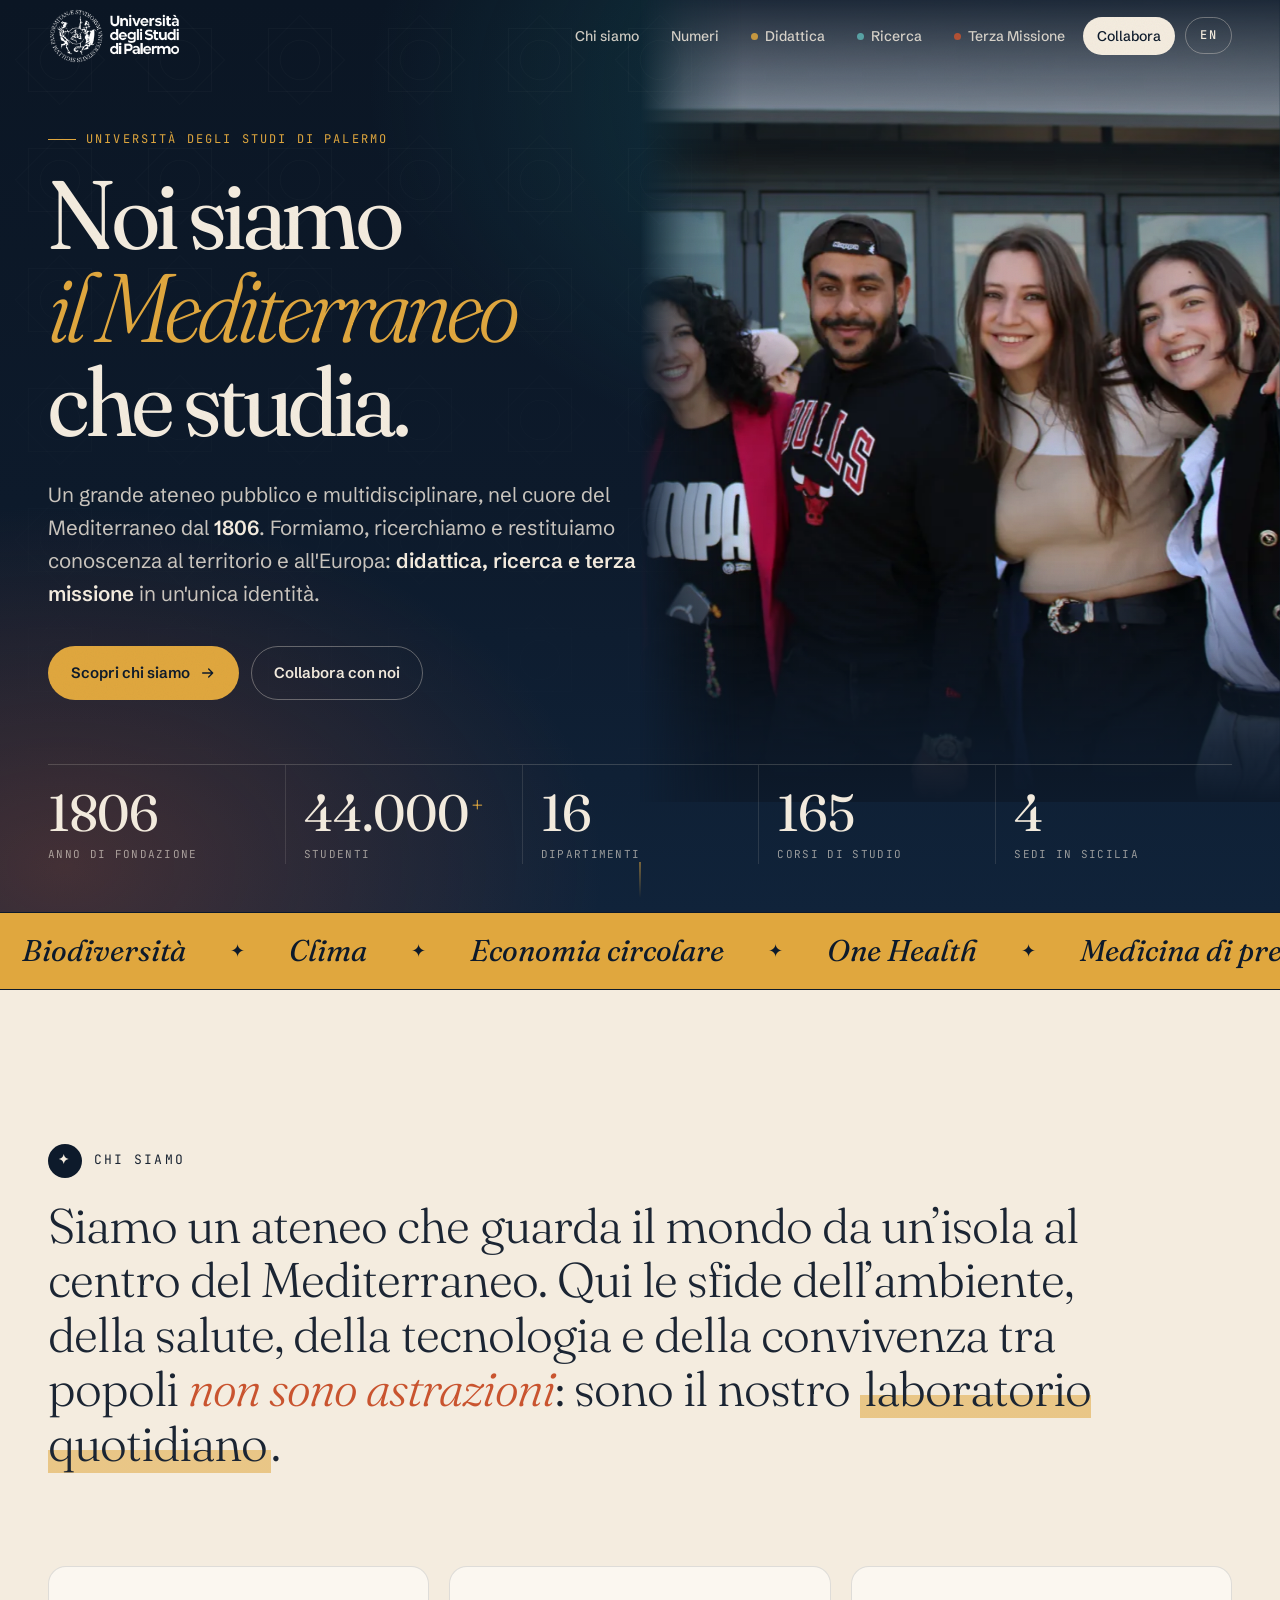
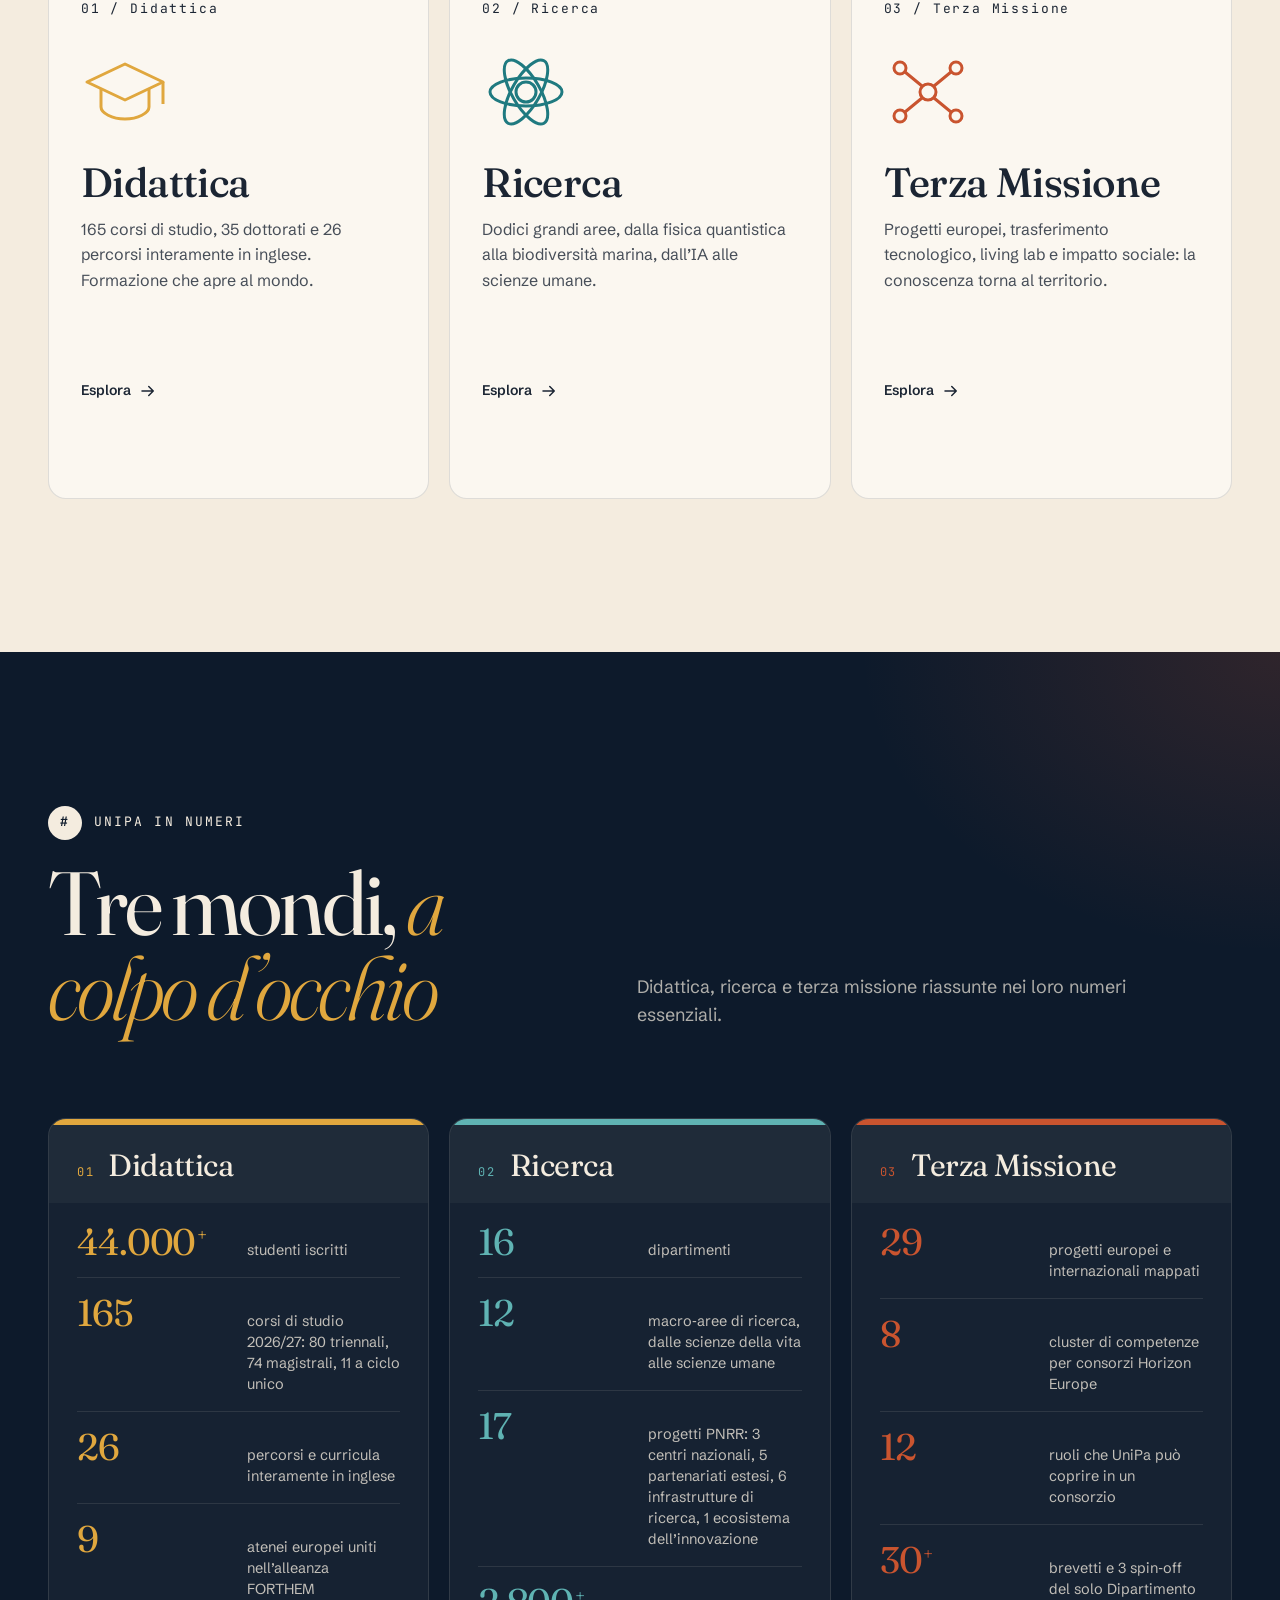
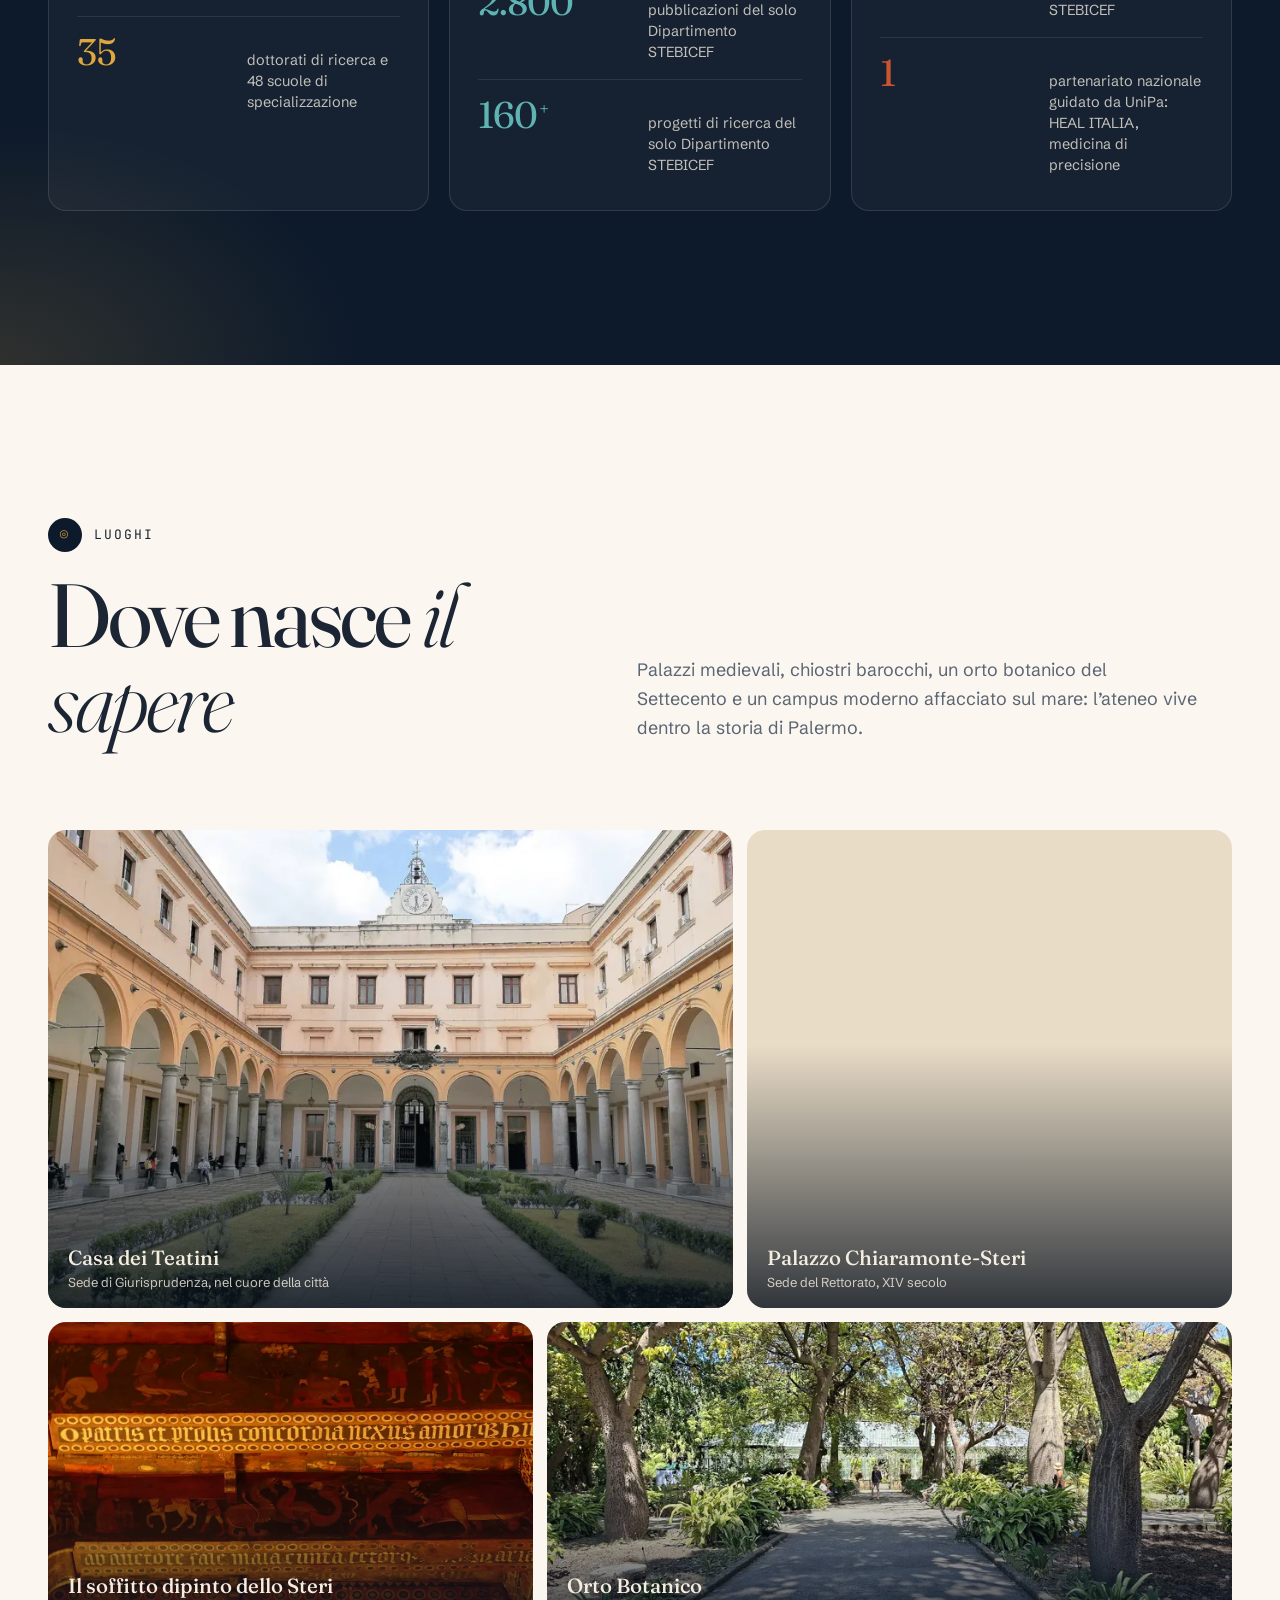
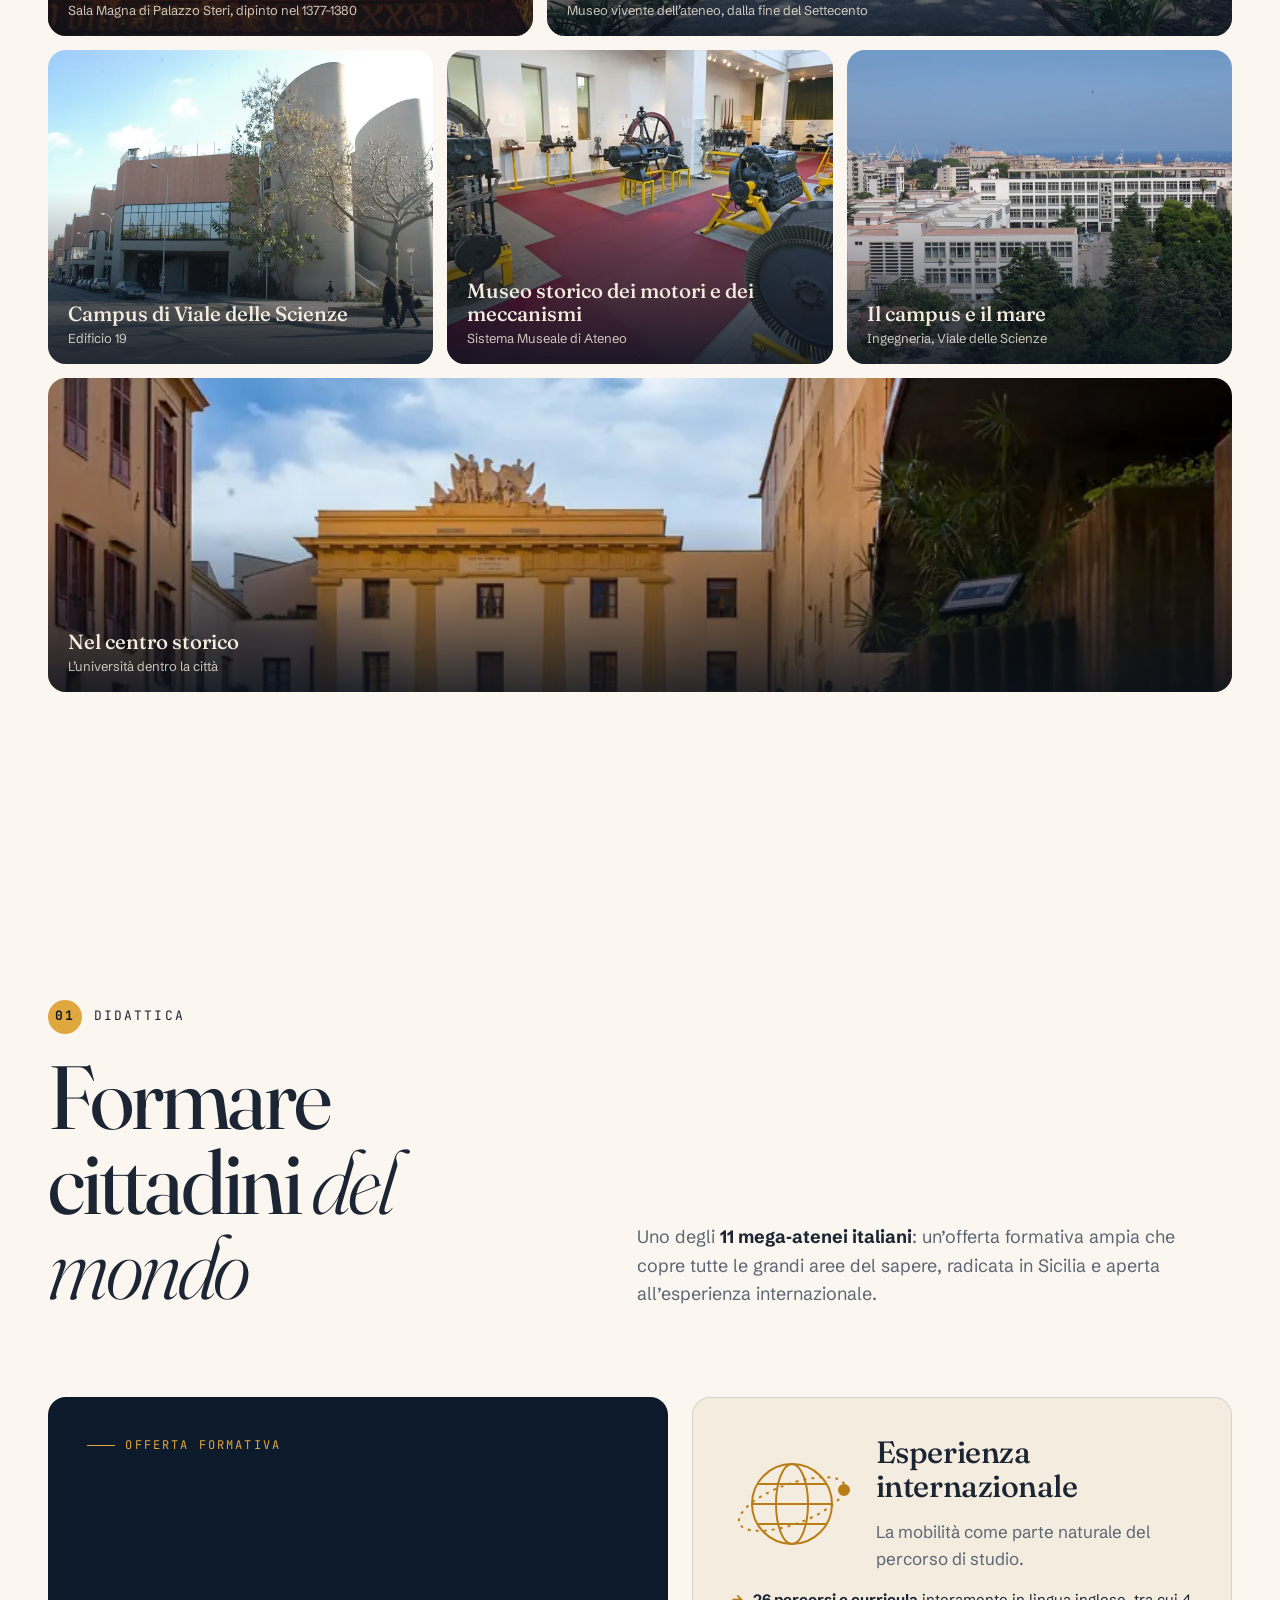
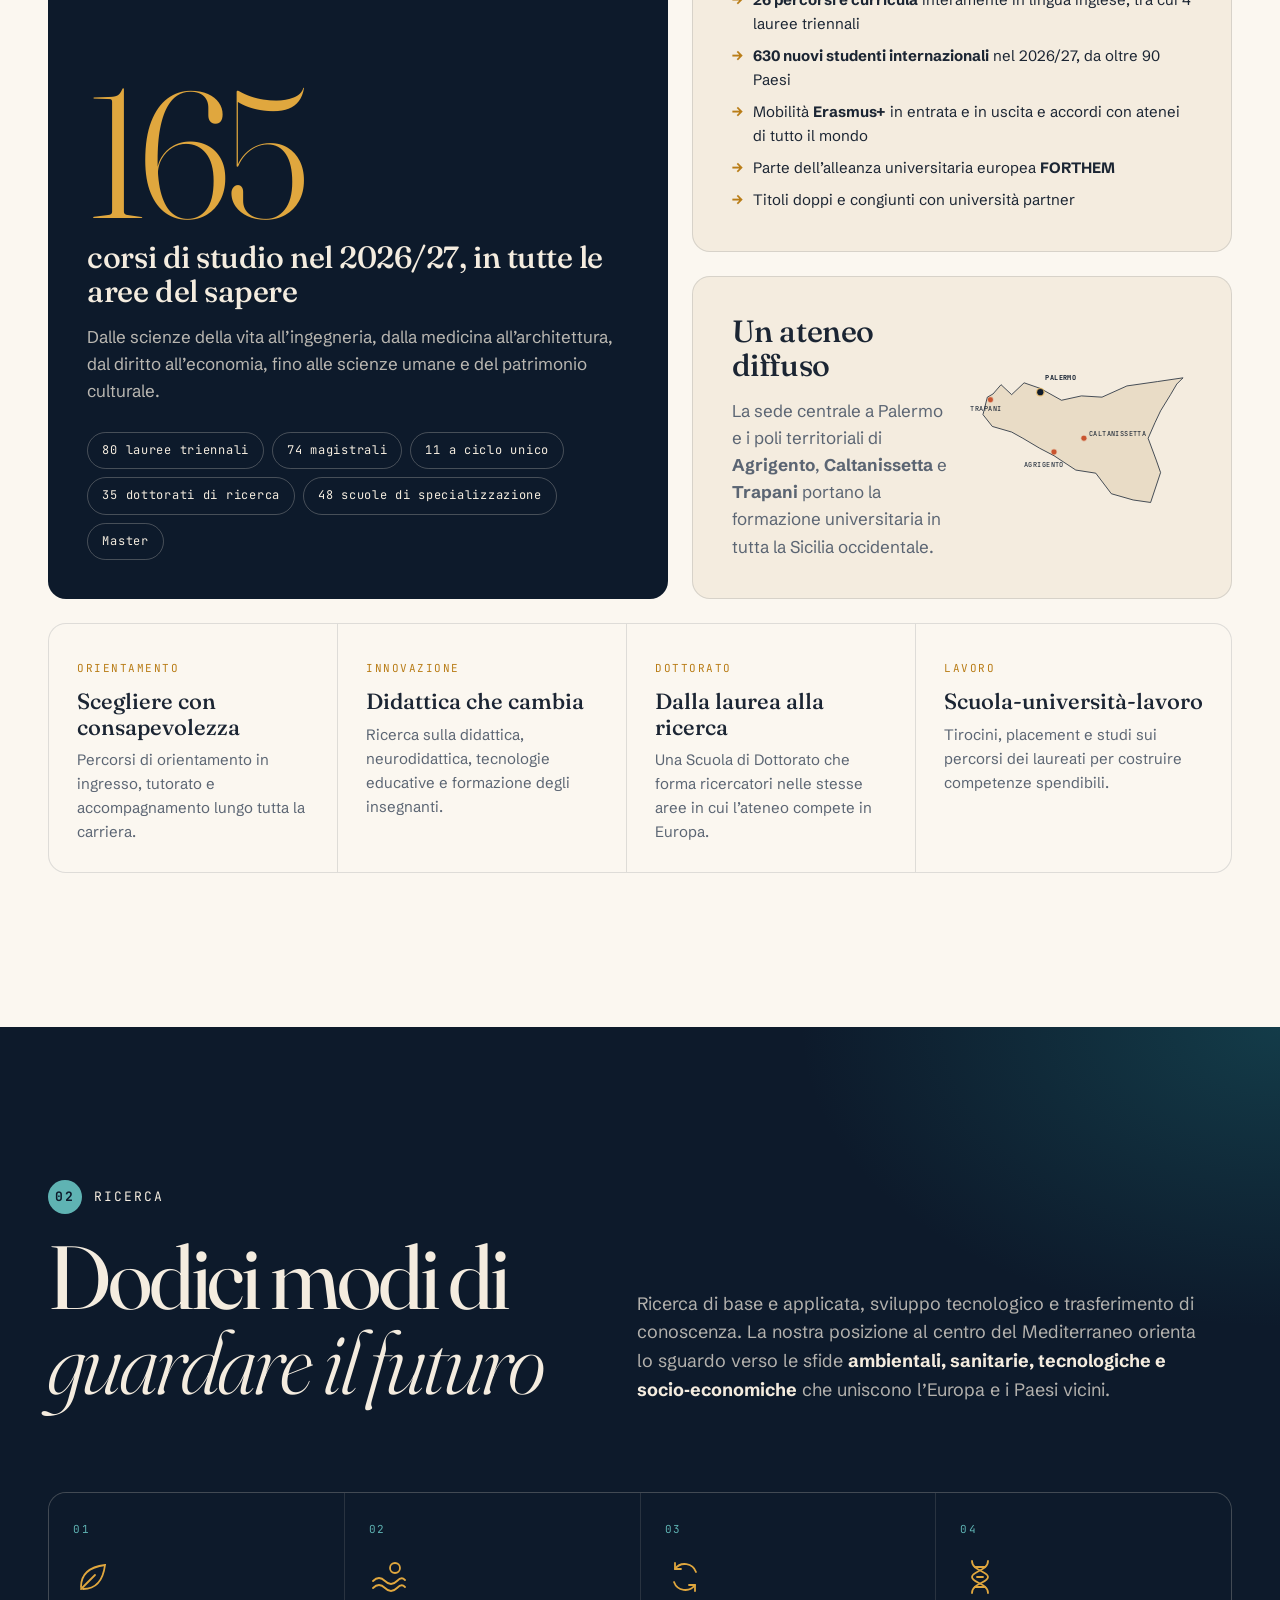
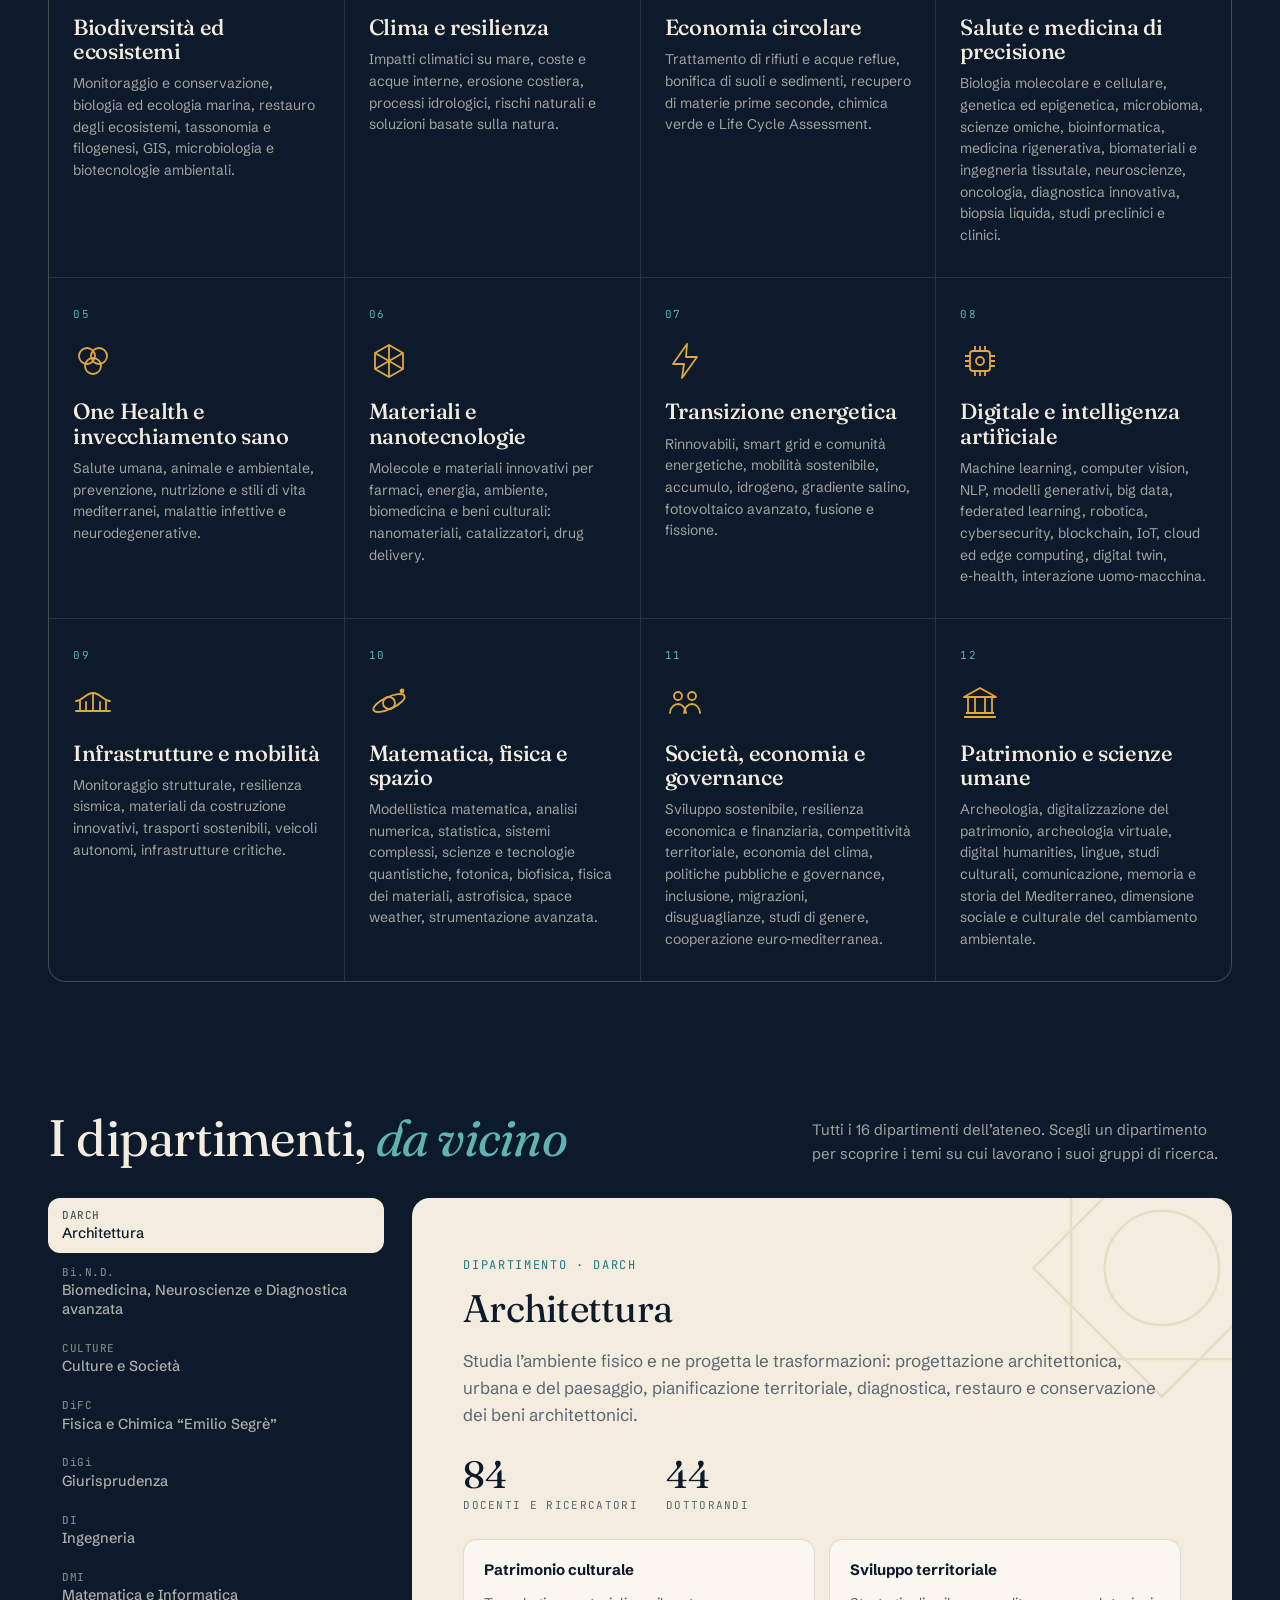
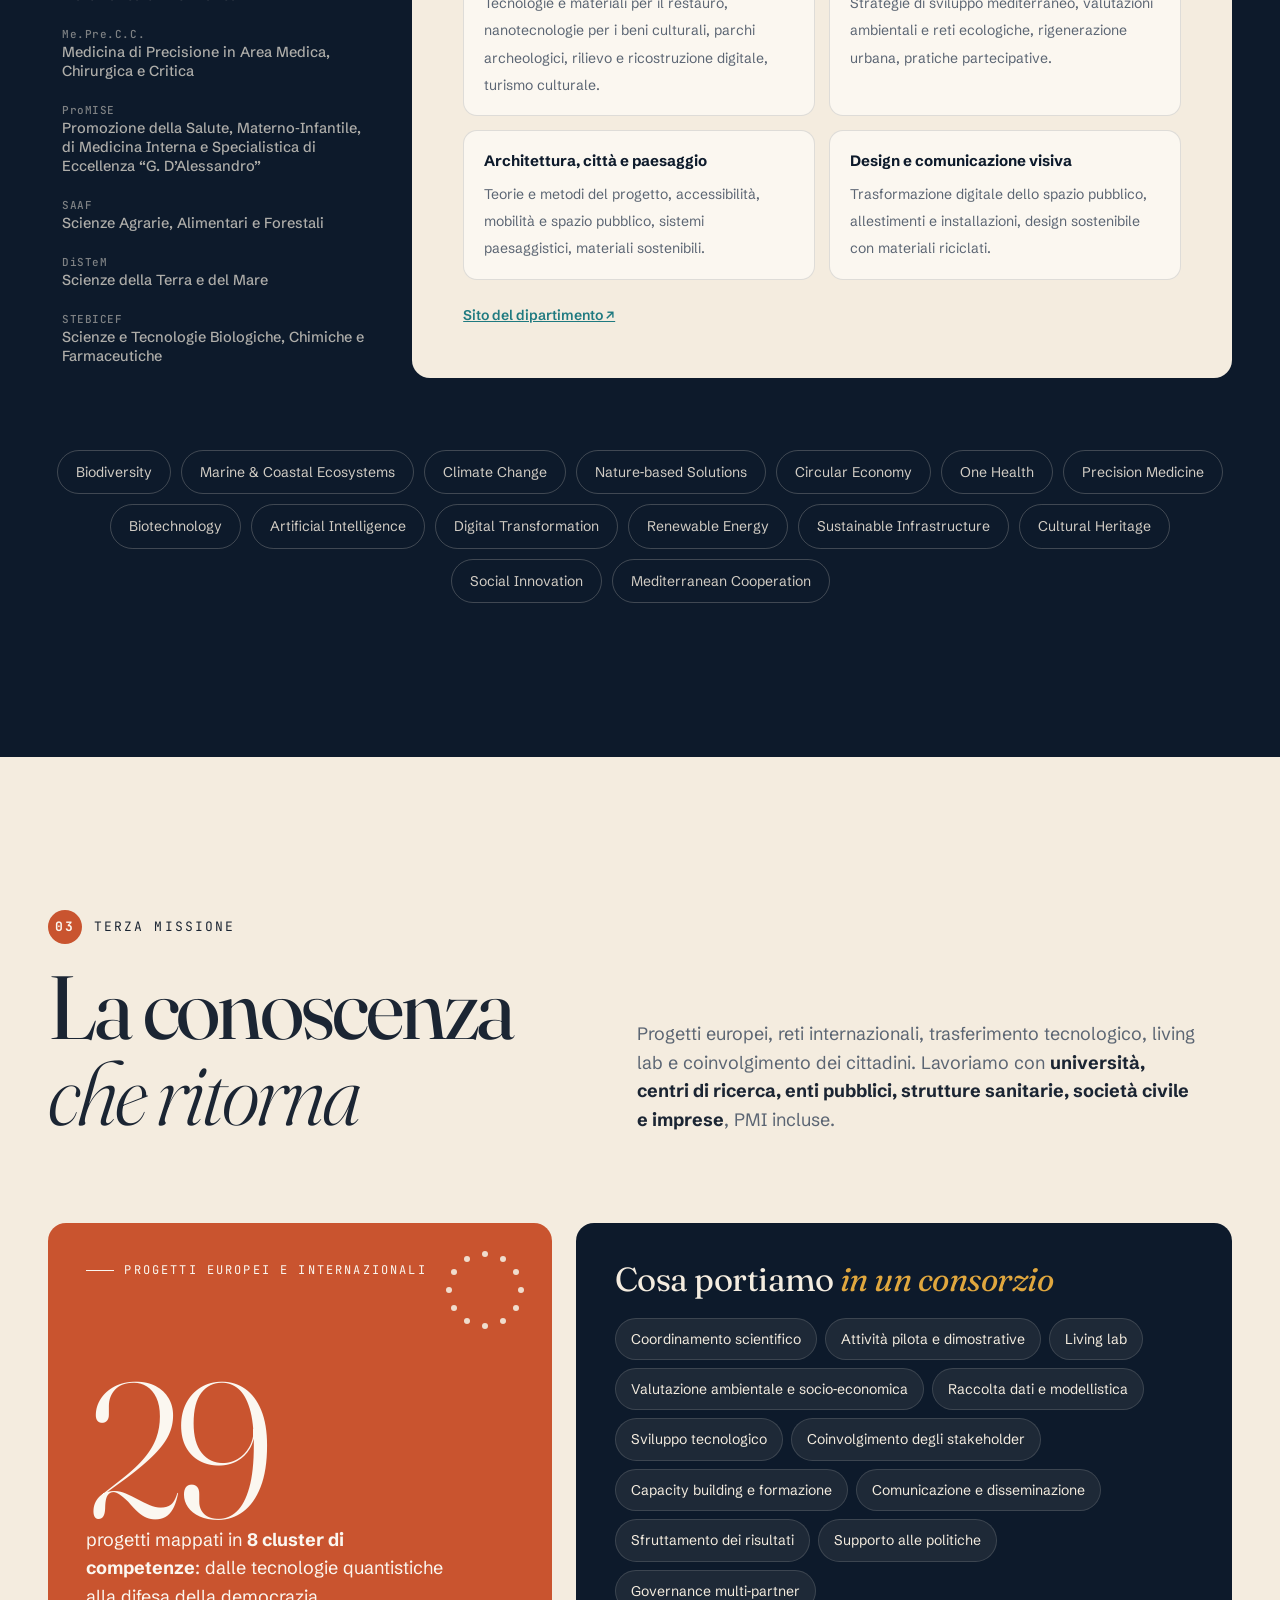
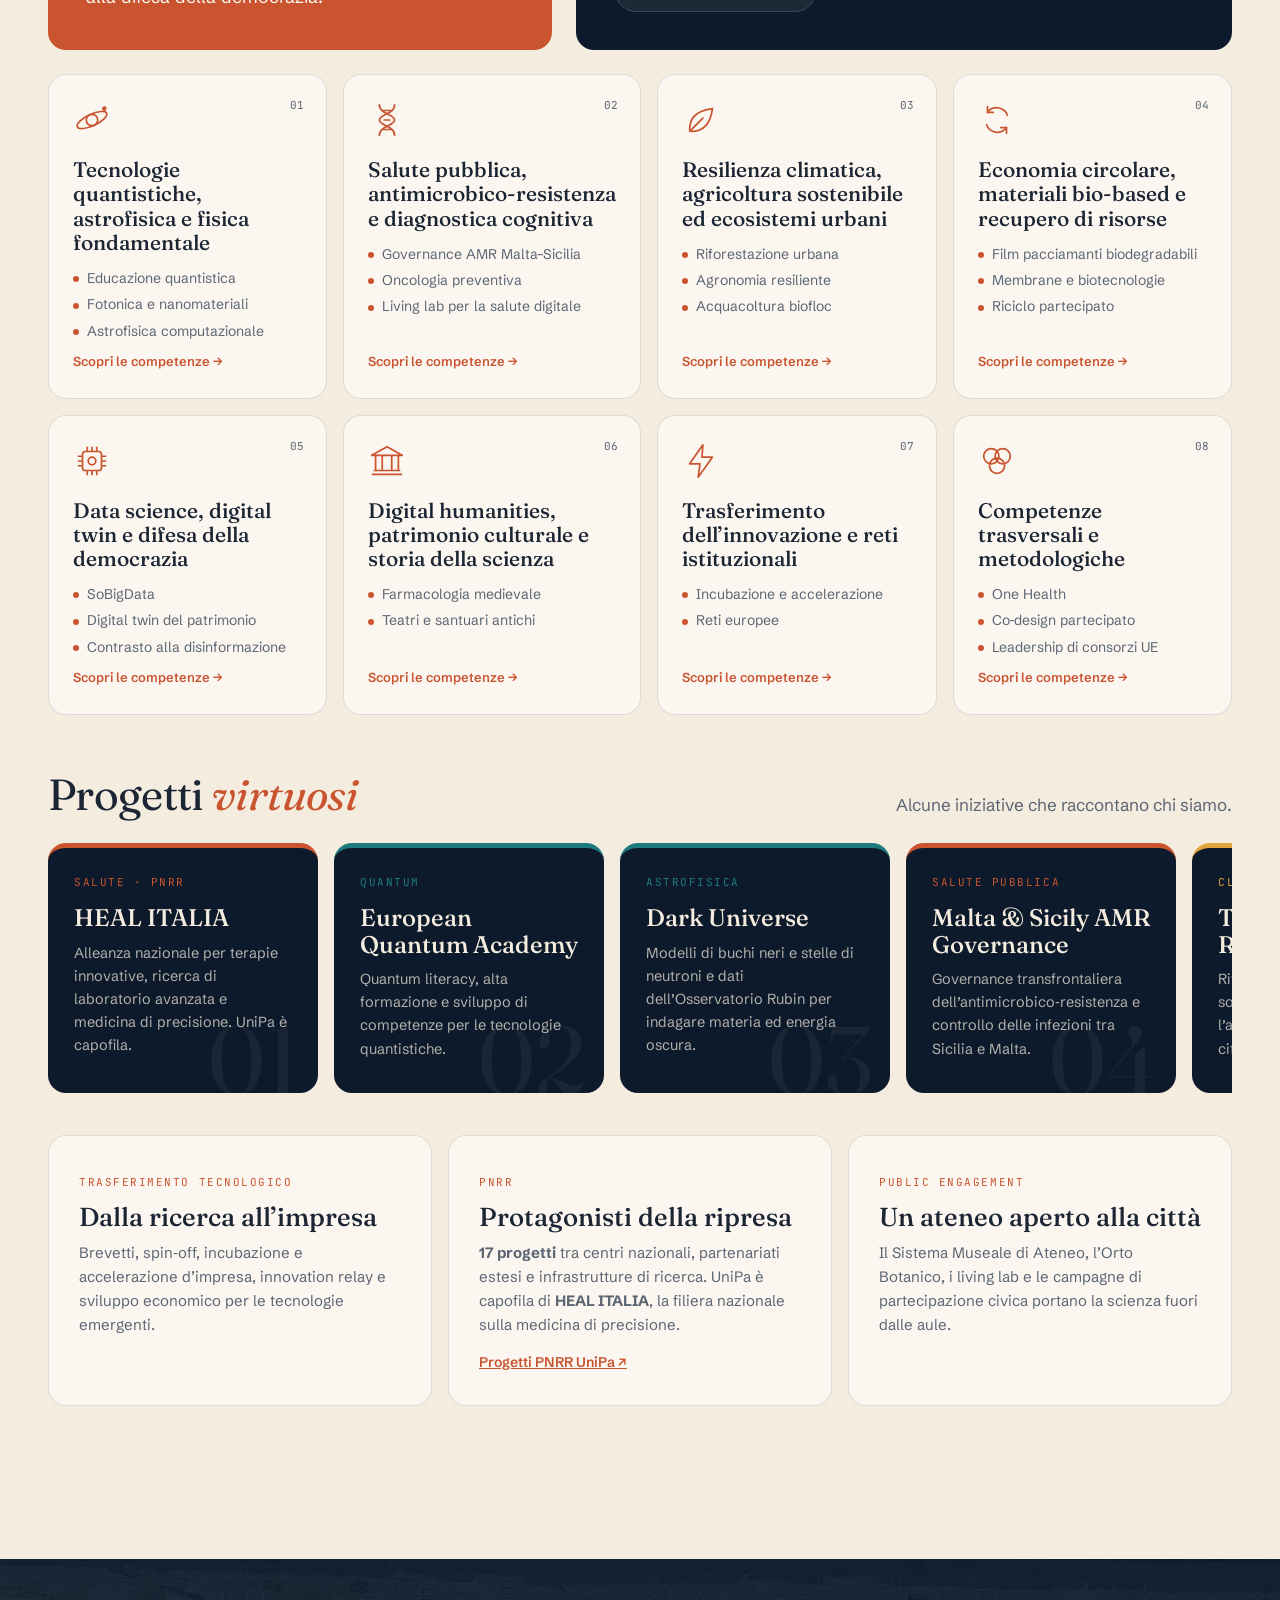
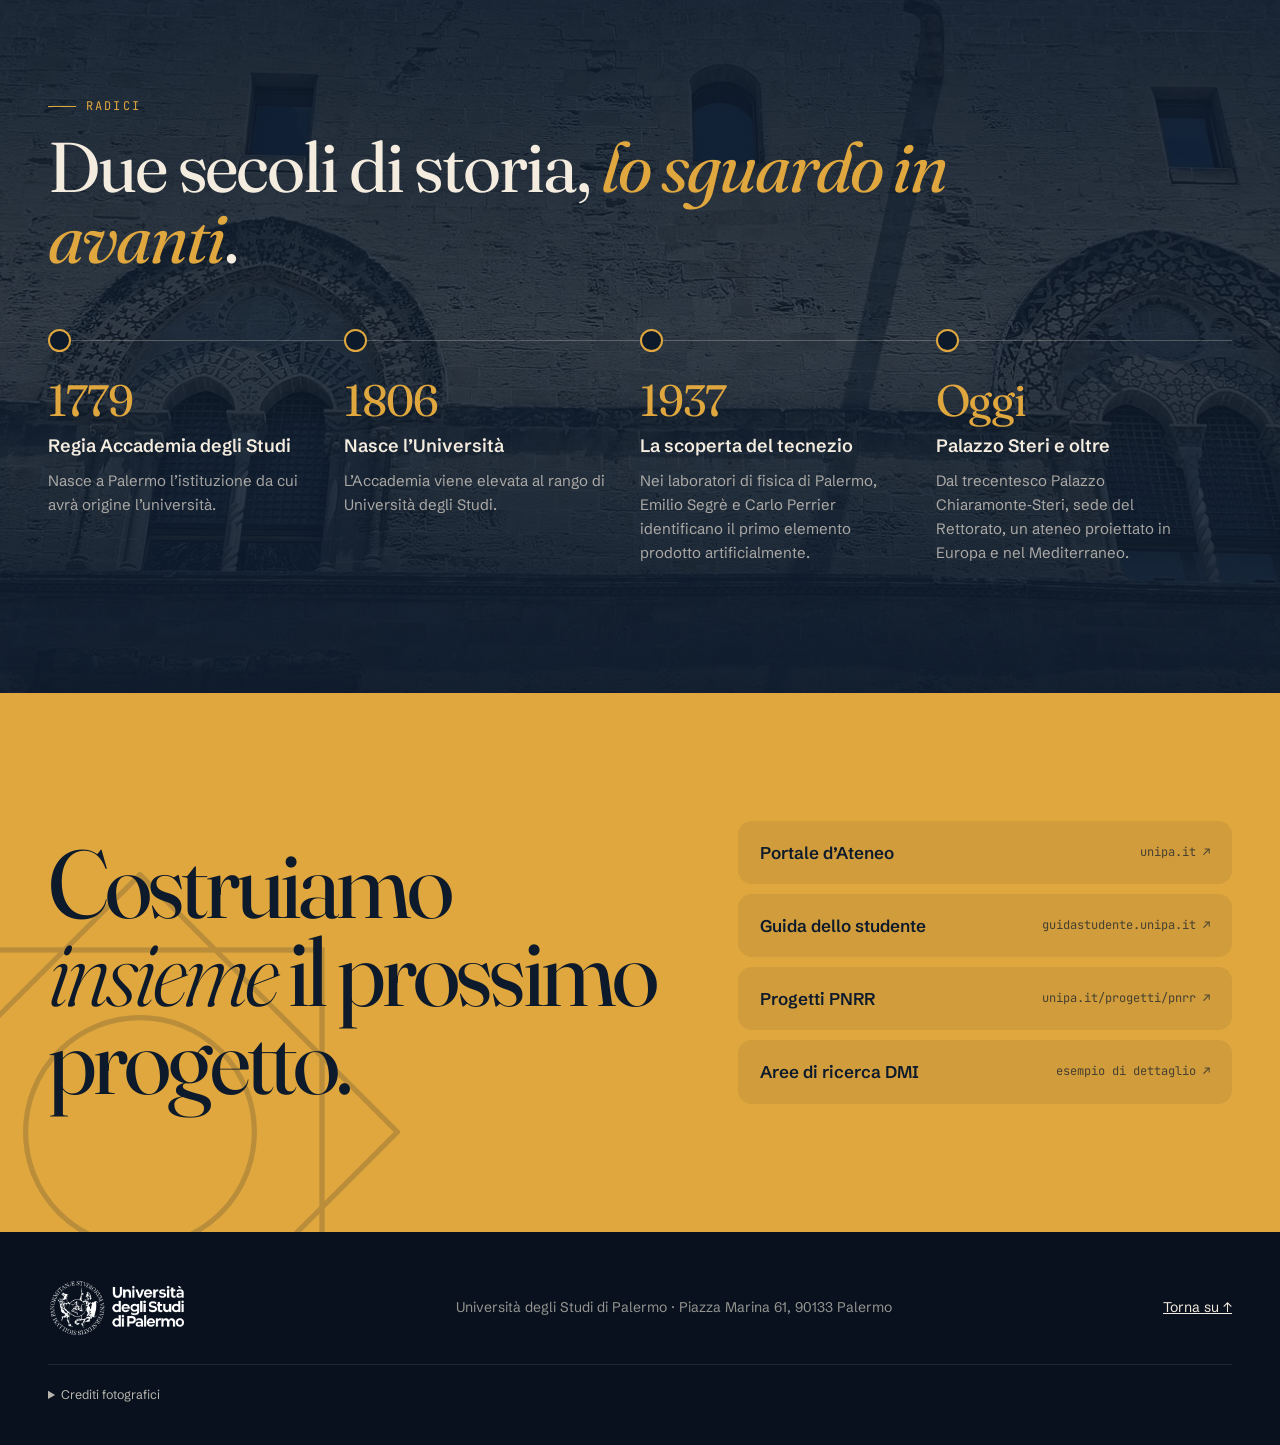
==== commit c54c8ab3: "Apertura: dettaglio di 4 studenti UniPa a tutta altezza, sfumato nel blu, senza cornice Co-Authored-" ====
--- a/index.html
+++ b/index.html
@@ -84,6 +84,10 @@
   </div>
 
 
+  <figure class="hero-photo" aria-label="Studenti UniPa al Welcome Day">
+        <img src="assets/img/studenti-1500.webp" srcset="assets/img/studenti-900.webp 900w, assets/img/studenti-1500.webp 1500w" sizes="(max-width: 900px) 100vw, 50vw" alt="Studenti UniPa sorridenti al Welcome Day, una studentessa indossa la maglia UNIPA" width="1500" height="1563" fetchpriority="high">
+      </figure>
+
   <div class="wrap hero-inner">
     <div class="hero-grid">
       <div class="hero-copy">
@@ -99,30 +103,6 @@
         <a class="btn btn-ghost" href="#contatti">Collabora con noi</a>
       </div>
       </div>
-      <figure class="hero-photo fade-up d2">
-        <div class="hero-arch">
-          <img src="assets/img/laurea-520.webp" alt="Laureati UniPa lanciano il tocco nel cortile con gli striscioni UNIPA durante il Graduation Day" width="520" height="347" fetchpriority="high">
-        </div>
-        <svg class="hero-seal" viewBox="-100 -100 200 200" aria-hidden="true">
-    <defs>
-      <linearGradient id="gSeal" x1="0" y1="0" x2="1" y2="1"><stop offset="0" stop-color="#f3c066"/><stop offset="1" stop-color="#c9542f"/></linearGradient>
-    </defs>
-    <g class="spin">
-      <rect x="-44" y="-44" width="88" height="88" fill="url(#gSeal)" opacity=".92"/>
-      <rect x="-44" y="-44" width="88" height="88" fill="url(#gSeal)" opacity=".92" transform="rotate(45)"/>
-      <g fill="none" stroke="#0d1a2b" stroke-width=".7" opacity=".55">
-        <rect x="-36" y="-36" width="72" height="72"/><rect x="-36" y="-36" width="72" height="72" transform="rotate(45)"/>
-      </g>
-      <circle r="30" fill="#0d1a2b"/>
-      <g fill="none" stroke="#e0a73e" stroke-width=".6">
-        <circle r="24"/>
-        <rect x="-15" y="-15" width="30" height="30"/><rect x="-15" y="-15" width="30" height="30" transform="rotate(45)"/>
-      </g>
-      <circle r="4" fill="#e0a73e"/>
-    </g>
-  </svg>
-        <figcaption>Lancio del tocco al Graduation Day UniPa</figcaption>
-      </figure>
     </div>
 
     <div class="hero-stats fade-up d3" role="list">
@@ -471,7 +451,7 @@
     <p><a href="#top">Torna su ↑</a></p>
   </div>
   <div class="wrap credits">
-    <details><summary>Crediti fotografici</summary><ul><li>Casa dei Teatini: Effems, <a href="https://commons.wikimedia.org/wiki/File:SGT_14_09_2018_01.jpg" target="_blank" rel="noopener">CC BY-SA 4.0</a></li><li>Palazzo Chiaramonte‑Steri: Effems, <a href="https://commons.wikimedia.org/wiki/File:Palermo_-_Palazzo_Chiaramonte_-_2026-09-03_11-20-33_001.jpg" target="_blank" rel="noopener">CC BY-SA 4.0</a></li><li>Soffitto dello Steri: Benjamín Núñez González, <a href="https://commons.wikimedia.org/wiki/File:Palazzo_Chiaramonte-Steri,_vigas_decoradas,_Palermo,_Sicilia,_Italia,_2015.JPG" target="_blank" rel="noopener">CC BY-SA 4.0</a></li><li>Orto Botanico: Effems, <a href="https://commons.wikimedia.org/wiki/File:Orto_botanico_(Palermo)_24_05_2026_40.jpg" target="_blank" rel="noopener">CC BY 4.0</a></li><li>Campus di Viale delle Scienze: Università degli Studi di Palermo, <a href="https://commons.wikimedia.org/wiki/File:Edificio_19_Unipa.jpg" target="_blank" rel="noopener">CC BY-SA 4.0</a></li><li>Museo storico dei motori e dei meccanismi: Museo Motori, <a href="https://commons.wikimedia.org/wiki/File:Museomotori_-_unipa.jpg" target="_blank" rel="noopener">CC BY-SA 4.0</a></li><li>Il campus e il mare: Kemonia, <a href="https://commons.wikimedia.org/wiki/File:Facolt%C3%A0_di_Ingegneria_Palermo.JPG" target="_blank" rel="noopener">CC BY-SA 4.0</a></li><li>Nel centro storico: Wolfgang Moroder, <a href="https://commons.wikimedia.org/wiki/File:Universit%C3%A1_degli_Studi_Palermo.jpg" target="_blank" rel="noopener">CC BY-SA 3.0</a></li><li>Lancio del tocco al Graduation Day UniPa: Università degli Studi di Palermo</li></ul><p>da Wikimedia Commons</p></details>
+    <details><summary>Crediti fotografici</summary><ul><li>Casa dei Teatini: Effems, <a href="https://commons.wikimedia.org/wiki/File:SGT_14_09_2018_01.jpg" target="_blank" rel="noopener">CC BY-SA 4.0</a></li><li>Palazzo Chiaramonte‑Steri: Effems, <a href="https://commons.wikimedia.org/wiki/File:Palermo_-_Palazzo_Chiaramonte_-_2026-09-03_11-20-33_001.jpg" target="_blank" rel="noopener">CC BY-SA 4.0</a></li><li>Soffitto dello Steri: Benjamín Núñez González, <a href="https://commons.wikimedia.org/wiki/File:Palazzo_Chiaramonte-Steri,_vigas_decoradas,_Palermo,_Sicilia,_Italia,_2015.JPG" target="_blank" rel="noopener">CC BY-SA 4.0</a></li><li>Orto Botanico: Effems, <a href="https://commons.wikimedia.org/wiki/File:Orto_botanico_(Palermo)_24_05_2026_40.jpg" target="_blank" rel="noopener">CC BY 4.0</a></li><li>Campus di Viale delle Scienze: Università degli Studi di Palermo, <a href="https://commons.wikimedia.org/wiki/File:Edificio_19_Unipa.jpg" target="_blank" rel="noopener">CC BY-SA 4.0</a></li><li>Museo storico dei motori e dei meccanismi: Museo Motori, <a href="https://commons.wikimedia.org/wiki/File:Museomotori_-_unipa.jpg" target="_blank" rel="noopener">CC BY-SA 4.0</a></li><li>Il campus e il mare: Kemonia, <a href="https://commons.wikimedia.org/wiki/File:Facolt%C3%A0_di_Ingegneria_Palermo.JPG" target="_blank" rel="noopener">CC BY-SA 4.0</a></li><li>Nel centro storico: Wolfgang Moroder, <a href="https://commons.wikimedia.org/wiki/File:Universit%C3%A1_degli_Studi_Palermo.jpg" target="_blank" rel="noopener">CC BY-SA 3.0</a></li><li>Studenti UniPa al Welcome Day: Università degli Studi di Palermo – Relazioni Internazionali</li></ul><p>da Wikimedia Commons</p></details>
   </div>
 </footer>
 
--- a/css/style.css
+++ b/css/style.css
@@ -696,30 +696,28 @@
 }
 
 /* ---------- HERO con foto studenti ---------- */
-.hero-grid { display: grid; grid-template-columns: minmax(0, 1.12fr) minmax(0, .88fr); gap: clamp(32px, 4.5vw, 72px); align-items: center; }
-.hero-grid h1 { font-size: clamp(54px, 8.2vw, 136px); }
-.hero-photo { position: relative; margin: 0; padding: 14px; }
-.hero-photo::before {
-  content: ""; position: absolute; inset: 0; border: 1px solid rgba(224,167,62,.55);
-  border-radius: 50% 50% 26px 26px / 44% 44% 26px 26px; pointer-events: none;
-}
-.hero-arch {
-  position: relative; aspect-ratio: 6 / 5; overflow: hidden;
-  border-radius: 50% 50% 18px 18px / 42% 42% 18px 18px;
-  box-shadow: 0 40px 80px -30px rgba(0,0,0,.7);
-}
-.hero-arch img { width: 100%; height: 100%; object-fit: cover; object-position: 50% 40%; transform: scale(1.04); animation: heroZoom 14s var(--ease) forwards; }
-.hero-arch::after { content: ""; position: absolute; inset: 0; background: linear-gradient(180deg, rgba(13,26,43,0) 55%, rgba(13,26,43,.35)); }
+.hero-grid { display: block; }
+.hero-copy { position: relative; z-index: 2; max-width: 640px; }
+.hero-grid h1 { font-size: clamp(54px, 7.6vw, 118px); }
+.hero-inner { z-index: 2; }
+.hero-stats { position: relative; z-index: 2; }
+.hero-photo {
+  position: absolute; top: 0; right: 0; bottom: 110px; width: 50vw; margin: 0; z-index: 1;
+  -webkit-mask-image: linear-gradient(90deg, transparent 0%, rgba(0,0,0,.6) 7%, #000 16%);
+          mask-image: linear-gradient(90deg, transparent 0%, rgba(0,0,0,.6) 7%, #000 16%);
+}
+.hero-photo::after {
+  content: ""; position: absolute; inset: 0;
+  background: linear-gradient(180deg, rgba(13,26,43,.92) 0%, rgba(13,26,43,.55) 12%, rgba(13,26,43,0) 26%, rgba(13,26,43,0) 70%, rgba(13,26,43,.85) 93%, rgba(13,26,43,1) 100%);
+}
+.hero-photo img { width: 100%; height: 100%; object-fit: cover; object-position: 50% 40%; transform: scale(1.06); animation: heroZoom 16s var(--ease) forwards; }
 @keyframes heroZoom { to { transform: scale(1); } }
-.hero-seal { position: absolute; width: 30%; left: -9%; bottom: -8%; filter: drop-shadow(0 18px 30px rgba(0,0,0,.45)); }
-.hero-seal .spin { transform-origin: 50% 50%; animation: spin 120s linear infinite; }
-.hero-photo figcaption {
-  position: absolute; right: 18px; bottom: -30px; font-family: var(--f-mono); font-size: 11px;
-  letter-spacing: .1em; text-transform: uppercase; color: rgba(244,236,223,.55);
-}
+.hero-star { display: none; }
 @media (max-width: 900px) {
-  .hero-grid { grid-template-columns: 1fr; gap: 40px; }
-  .hero-photo { max-width: 560px; width: 100%; justify-self: center; }
-  .hero-seal { width: 24%; left: -2%; bottom: -6%; }
-  .hero-photo figcaption { display: none; }
-}
+  .hero-photo { width: 100%; bottom: auto; height: 58svh;
+    -webkit-mask-image: linear-gradient(180deg, #000 45%, transparent 100%);
+            mask-image: linear-gradient(180deg, #000 45%, transparent 100%); }
+  .hero-photo::after { background: linear-gradient(180deg, rgba(13,26,43,.55) 0%, rgba(13,26,43,0) 25%, rgba(13,26,43,.35) 100%); }
+  .hero-photo img { object-position: 50% 20%; }
+  .hero { padding-top: 46svh; }
+}
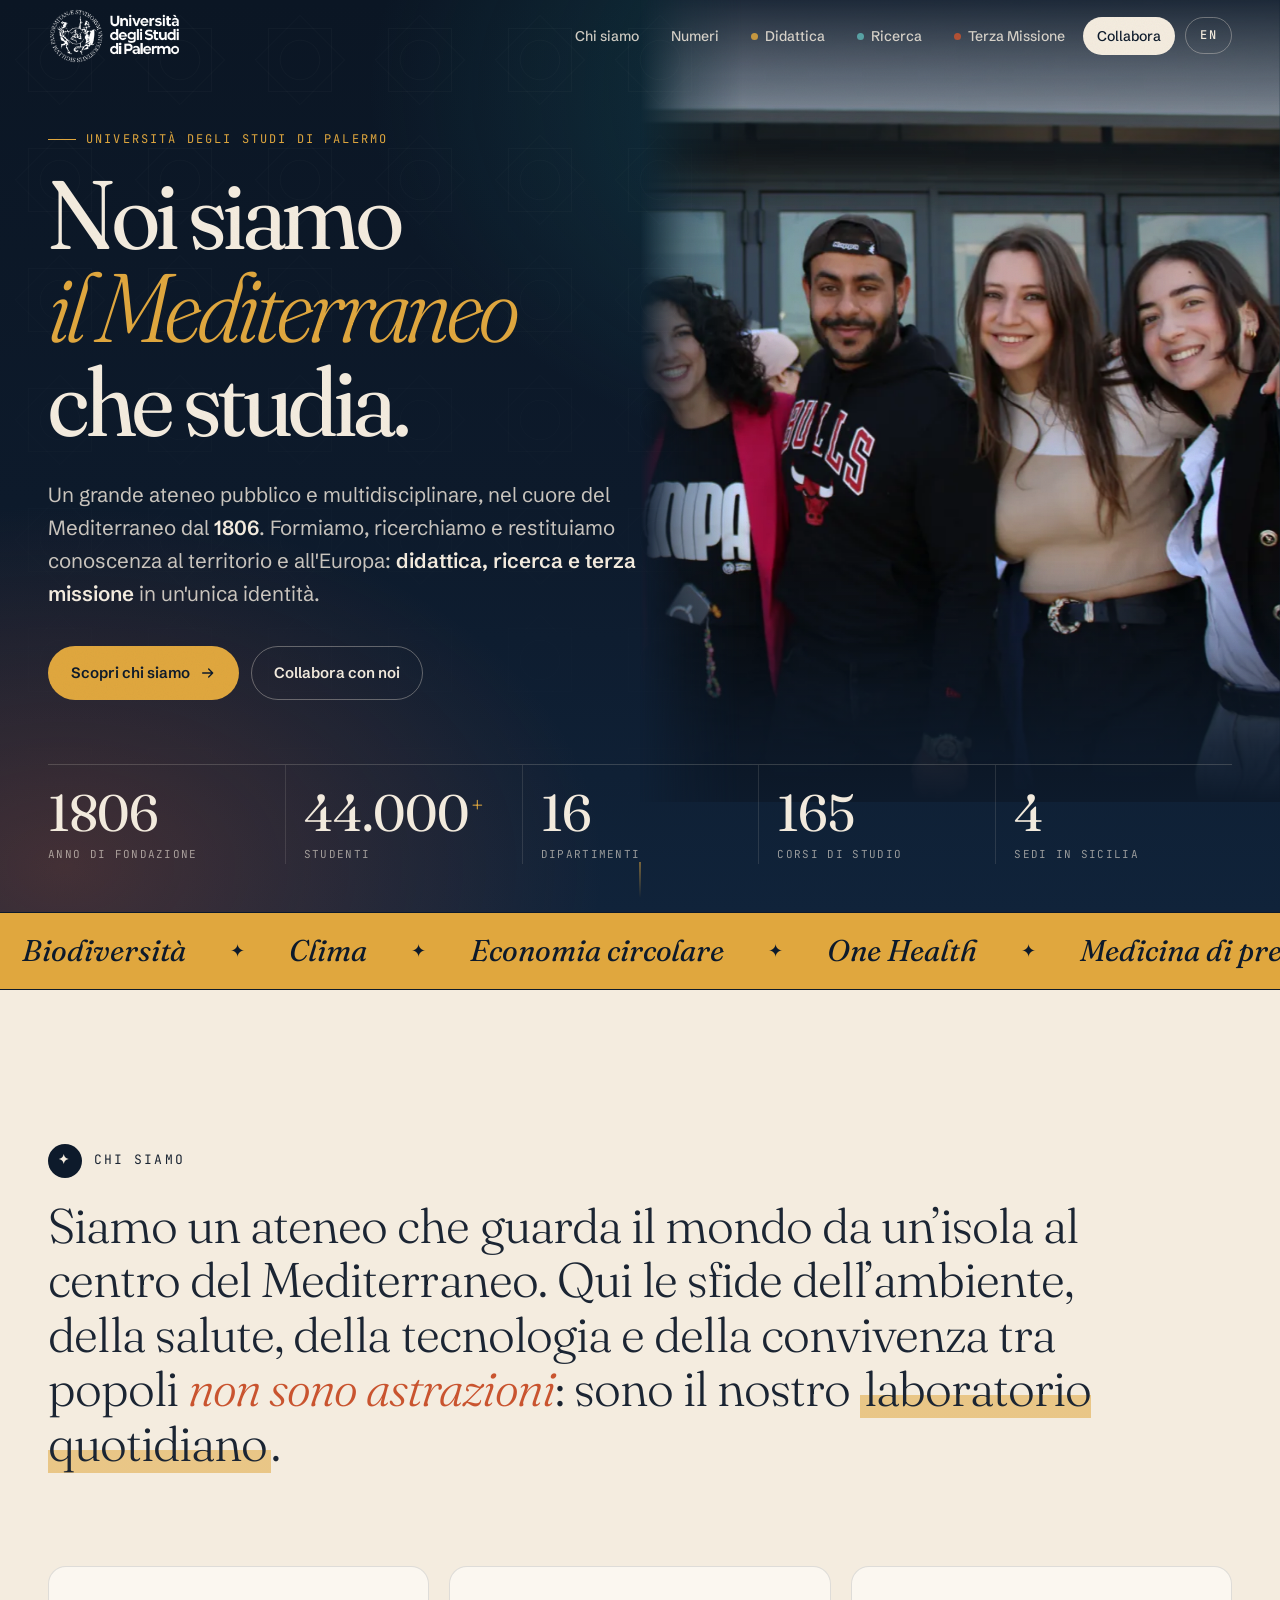
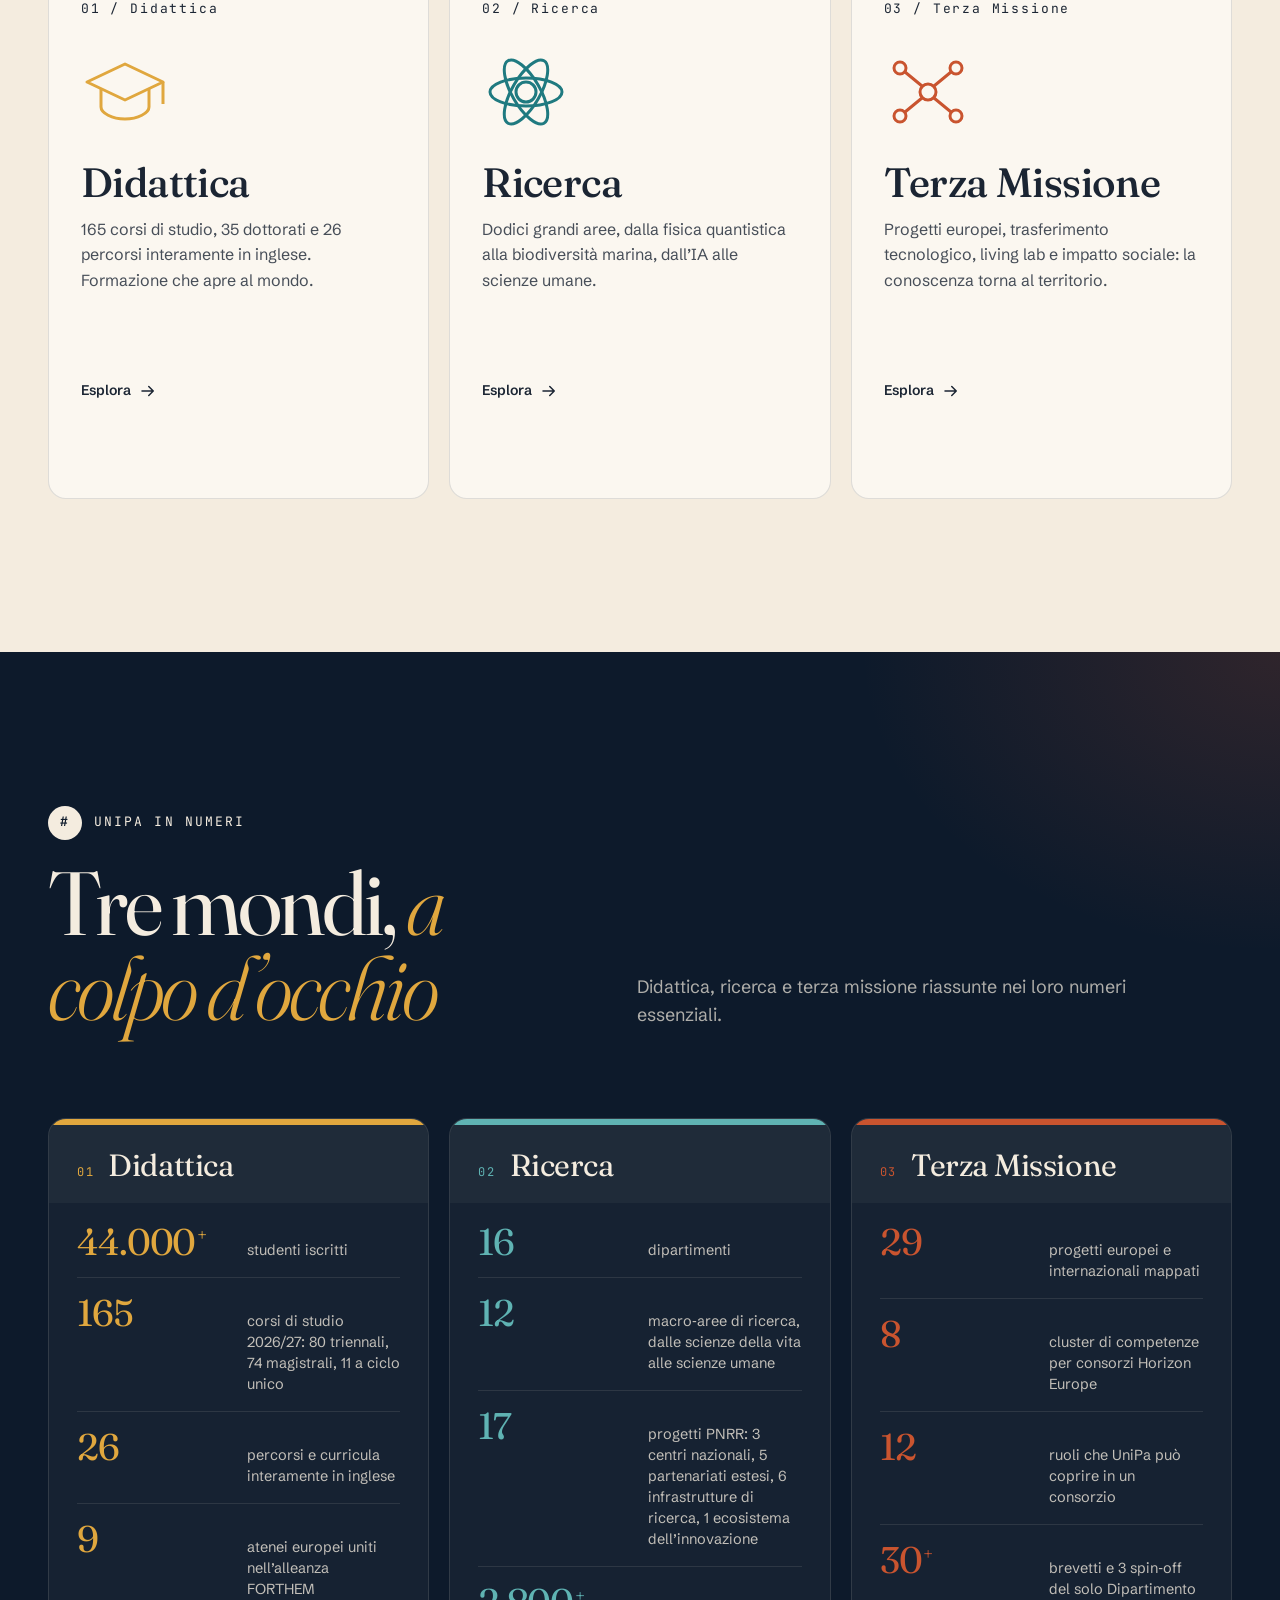
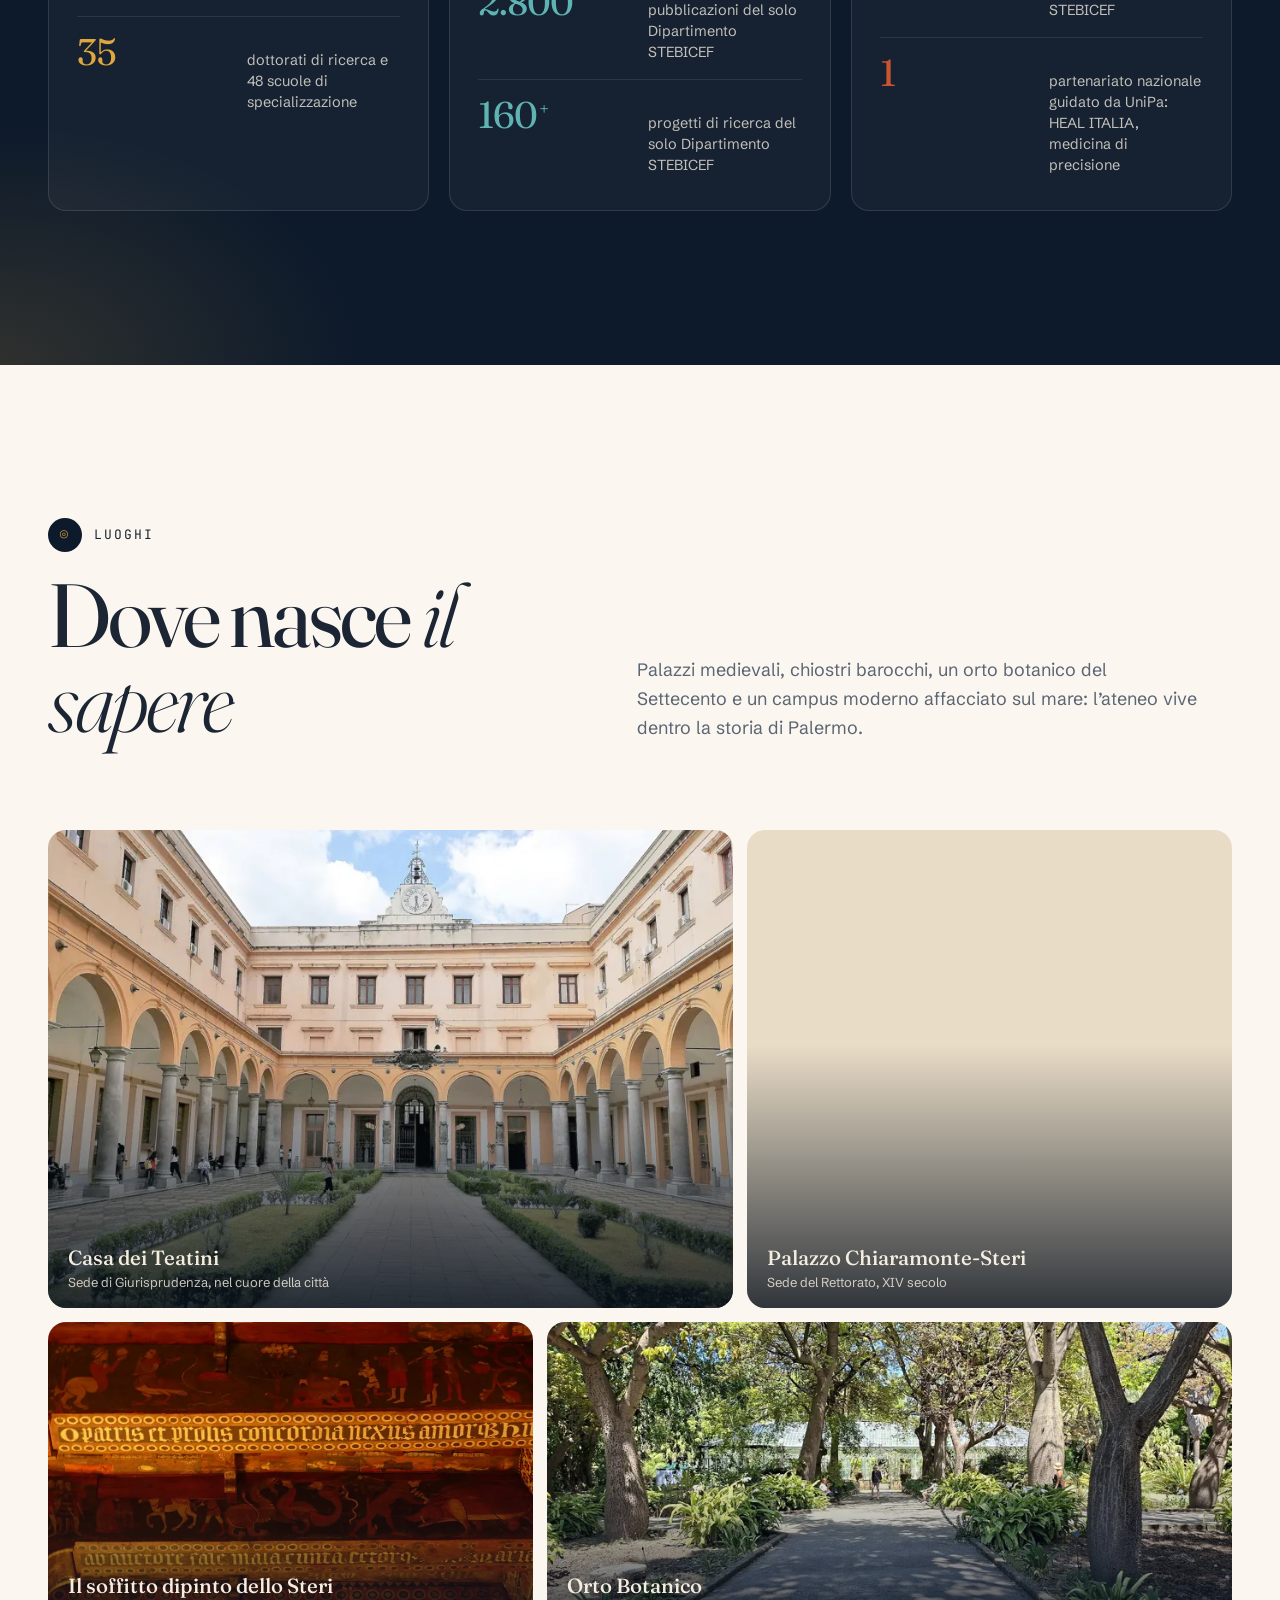
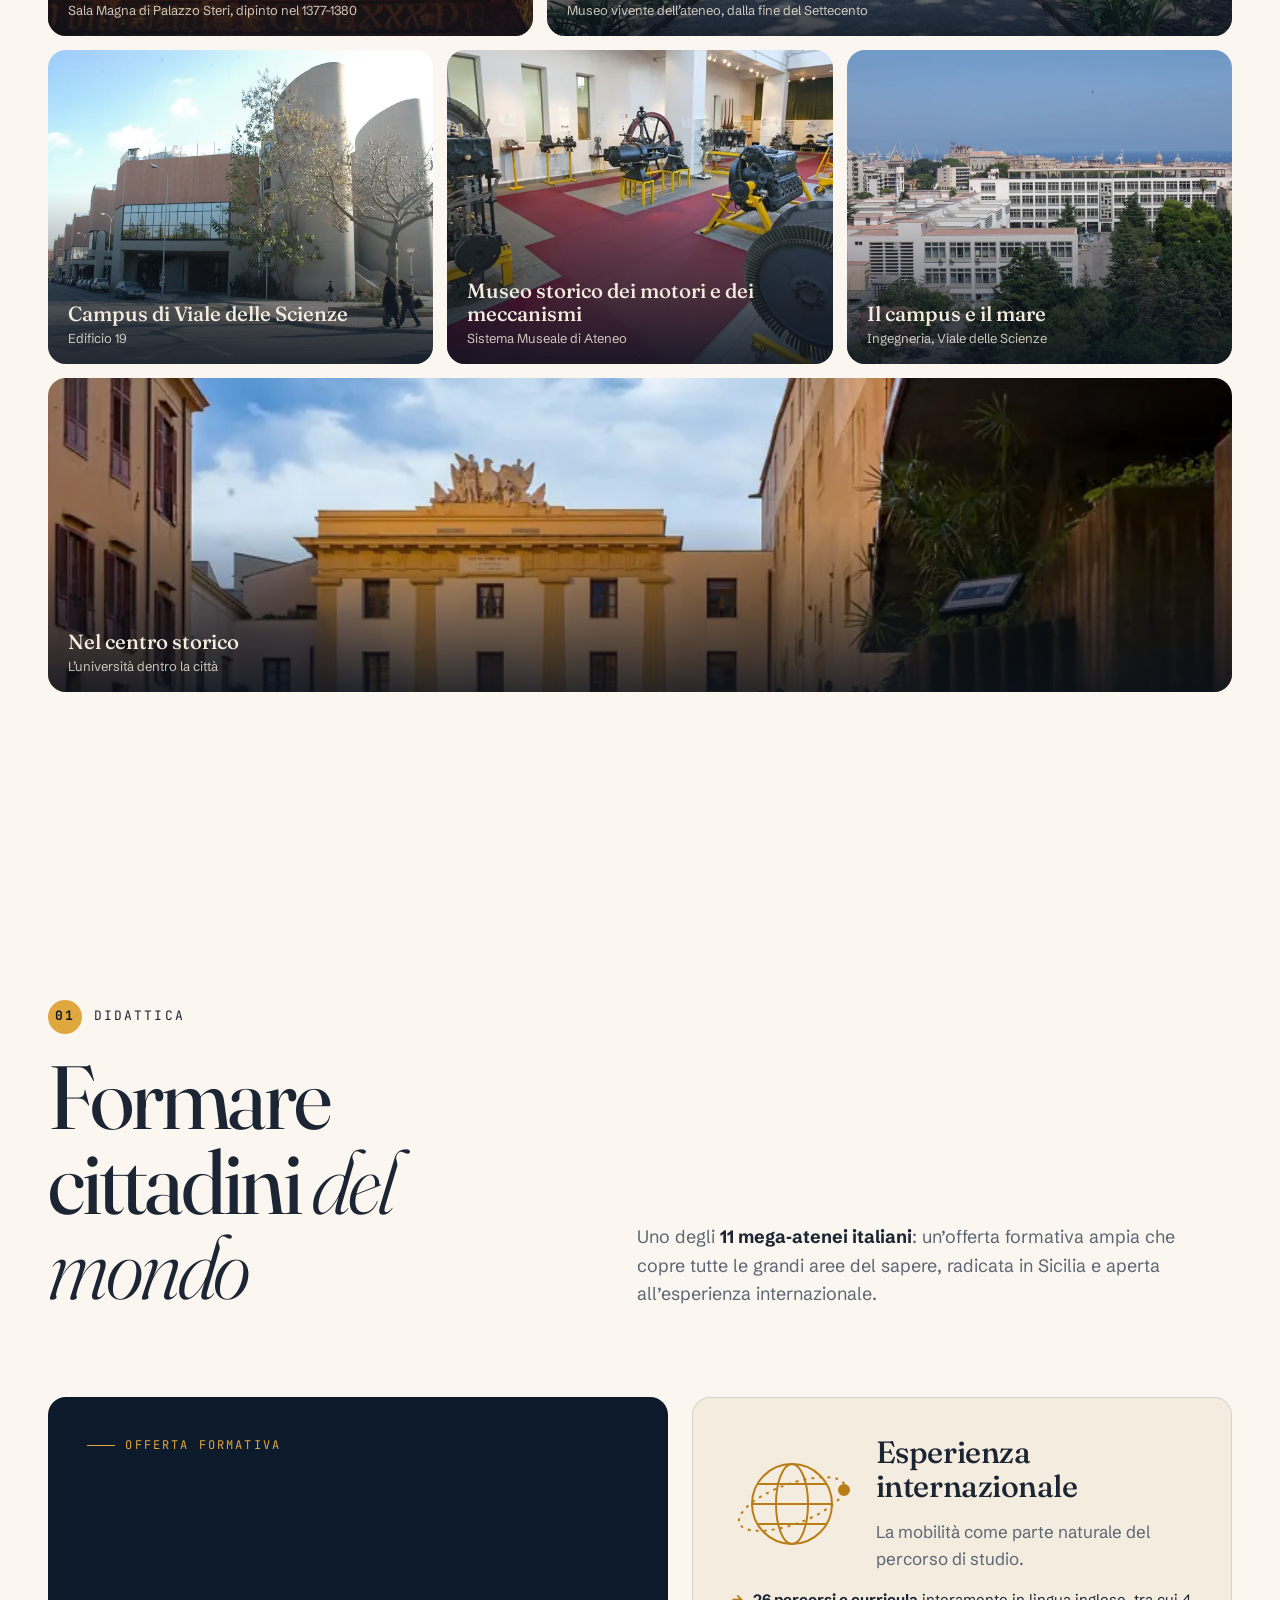
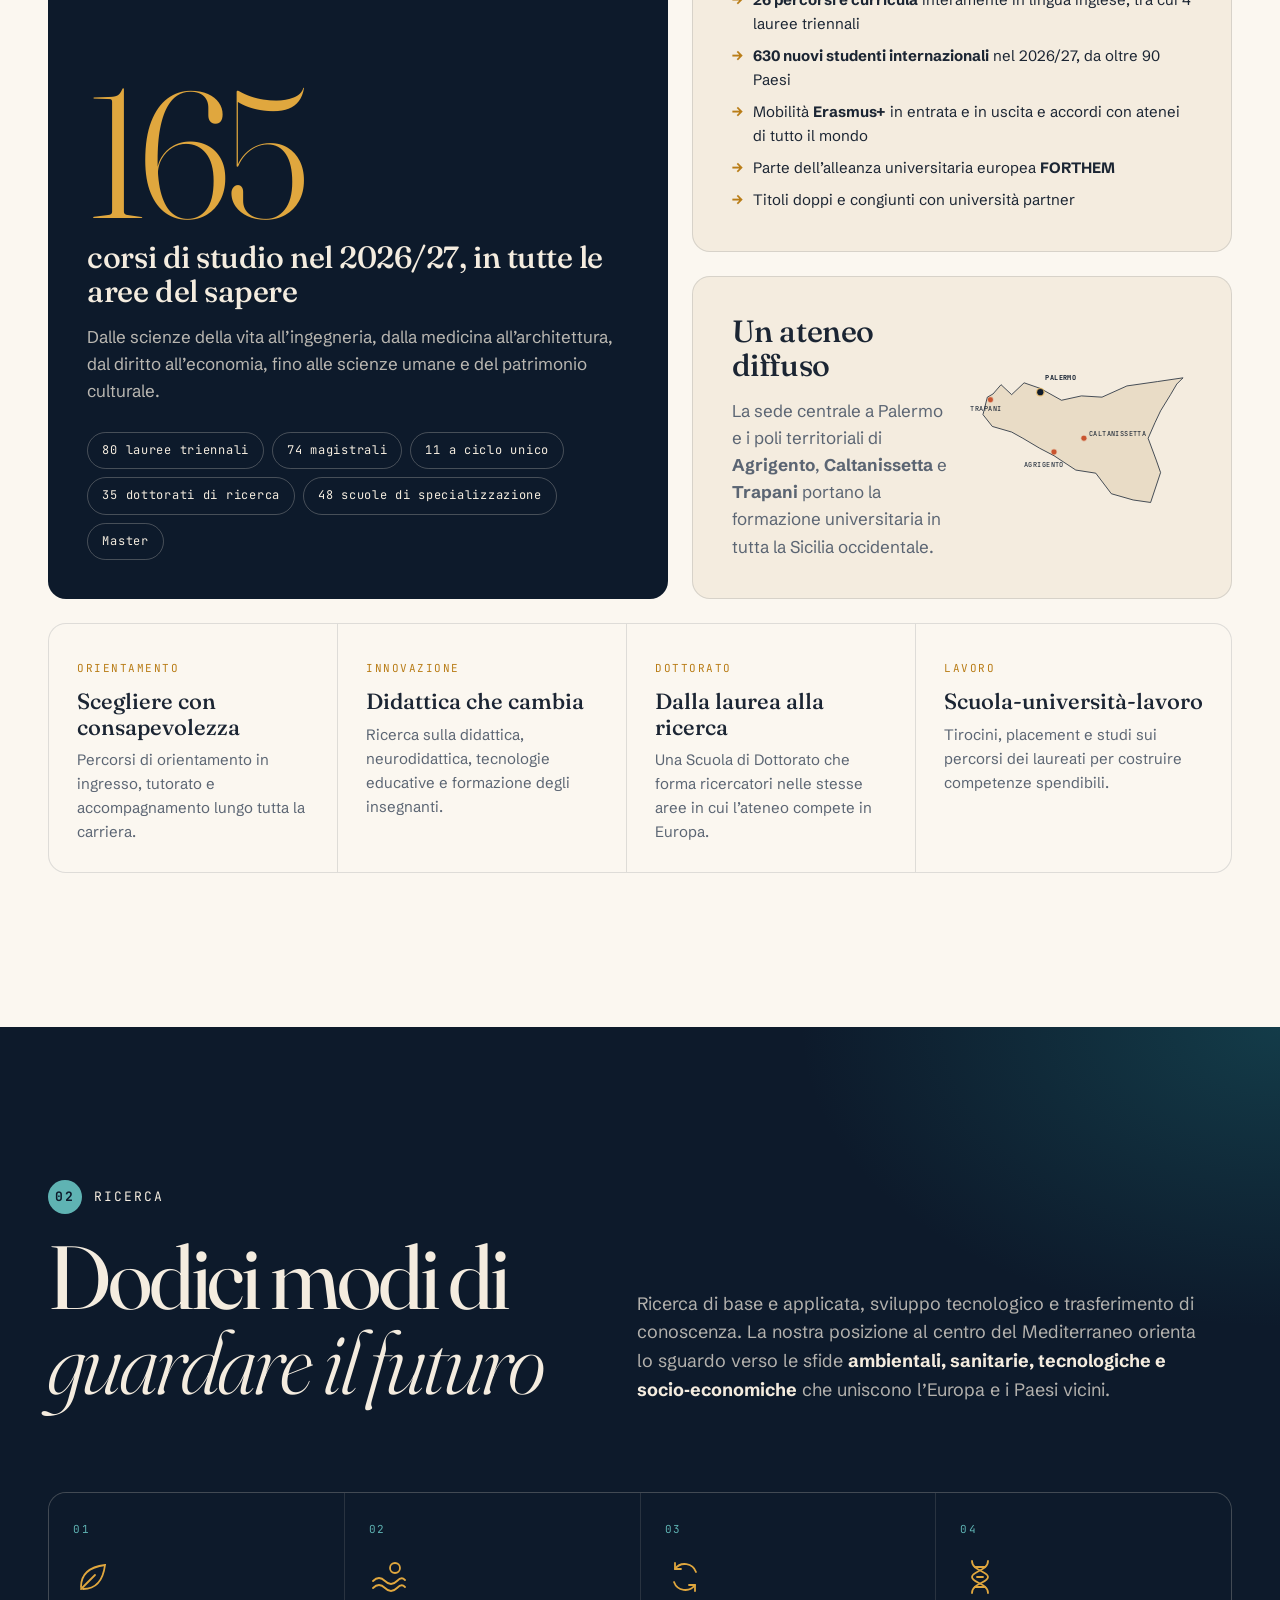
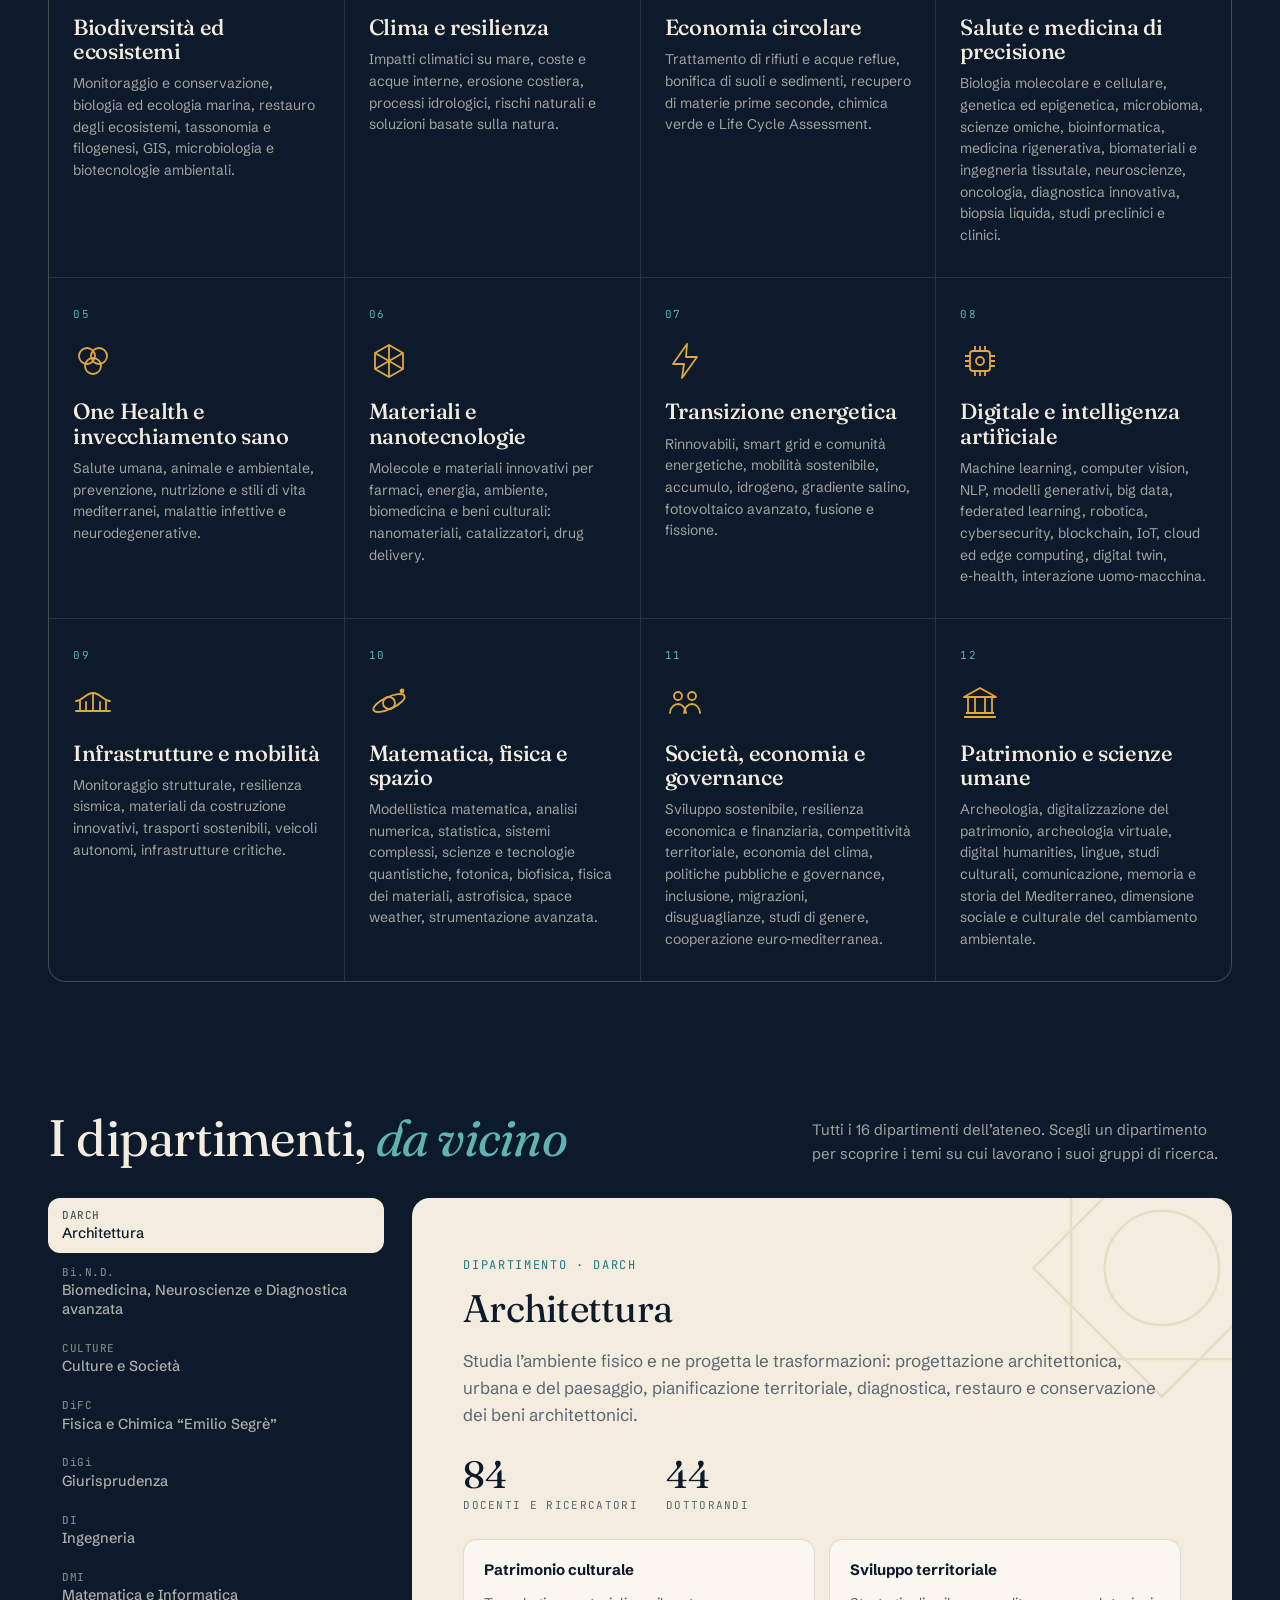
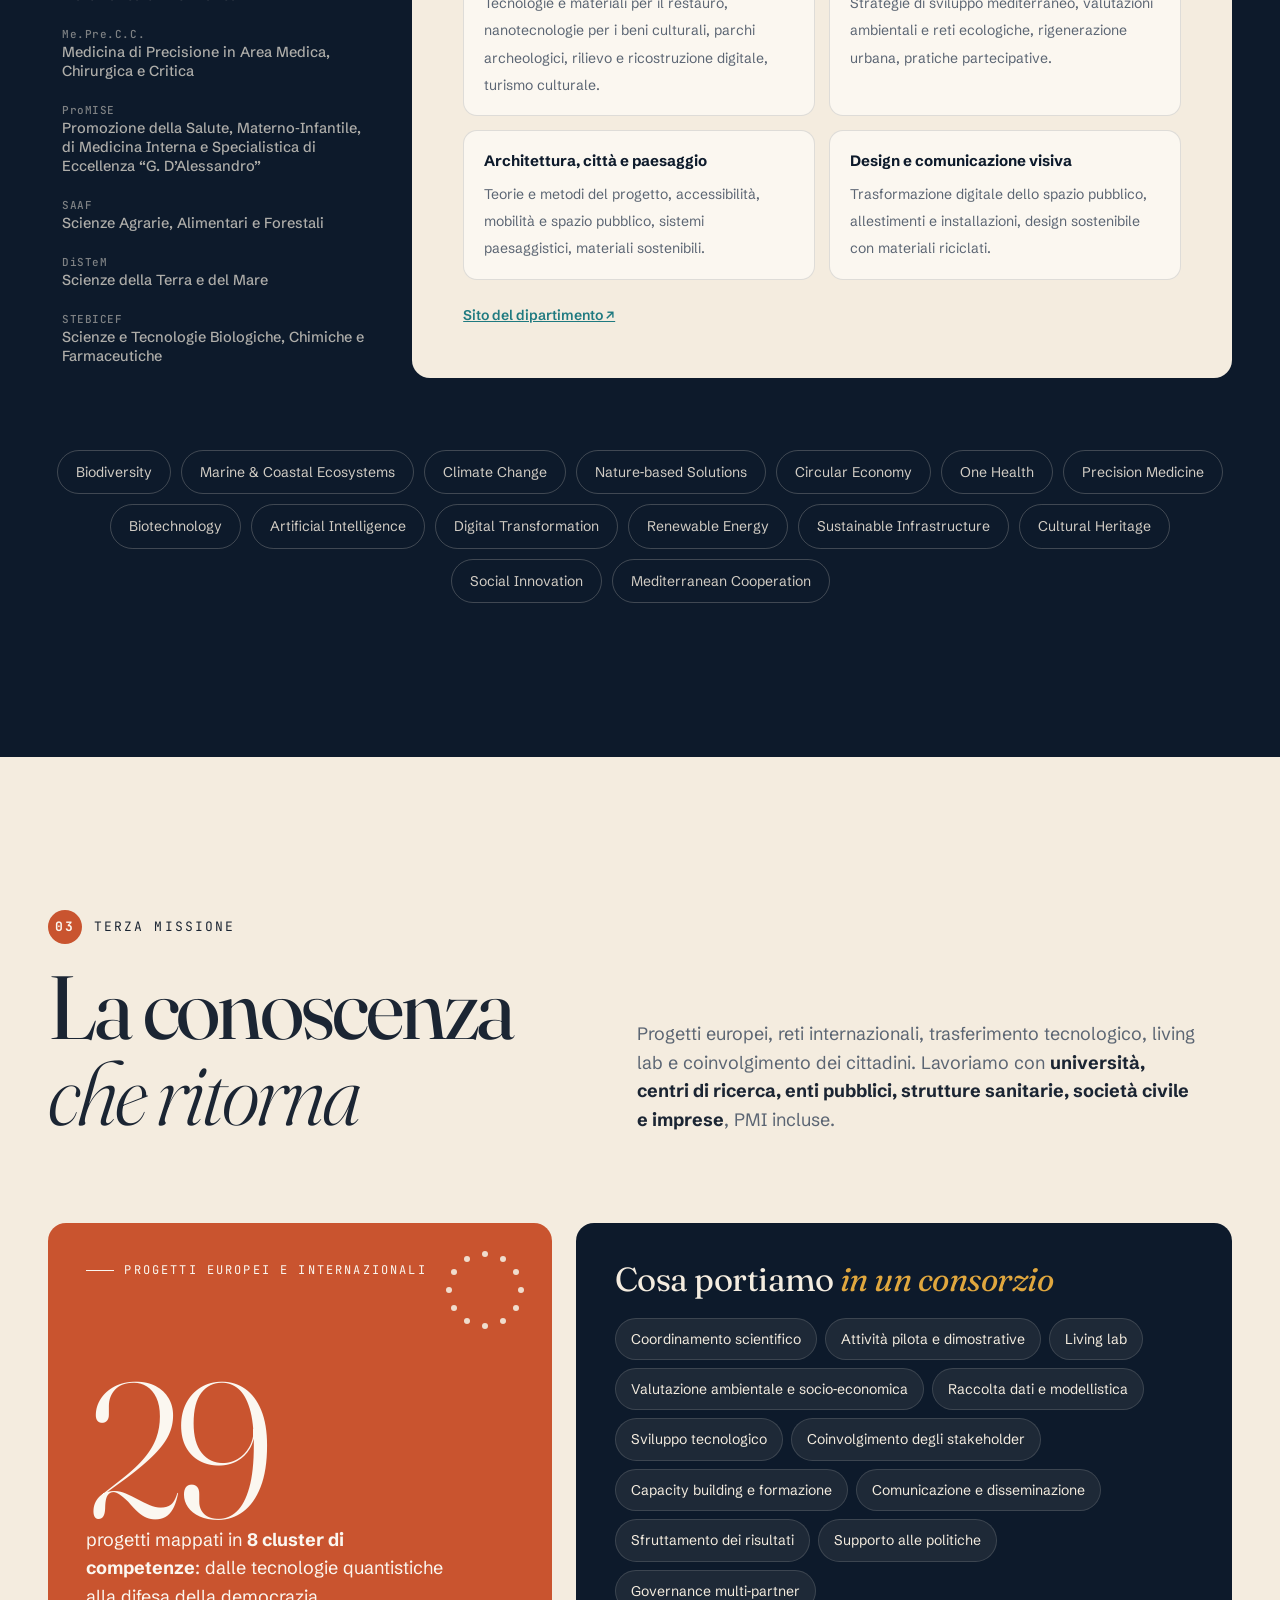
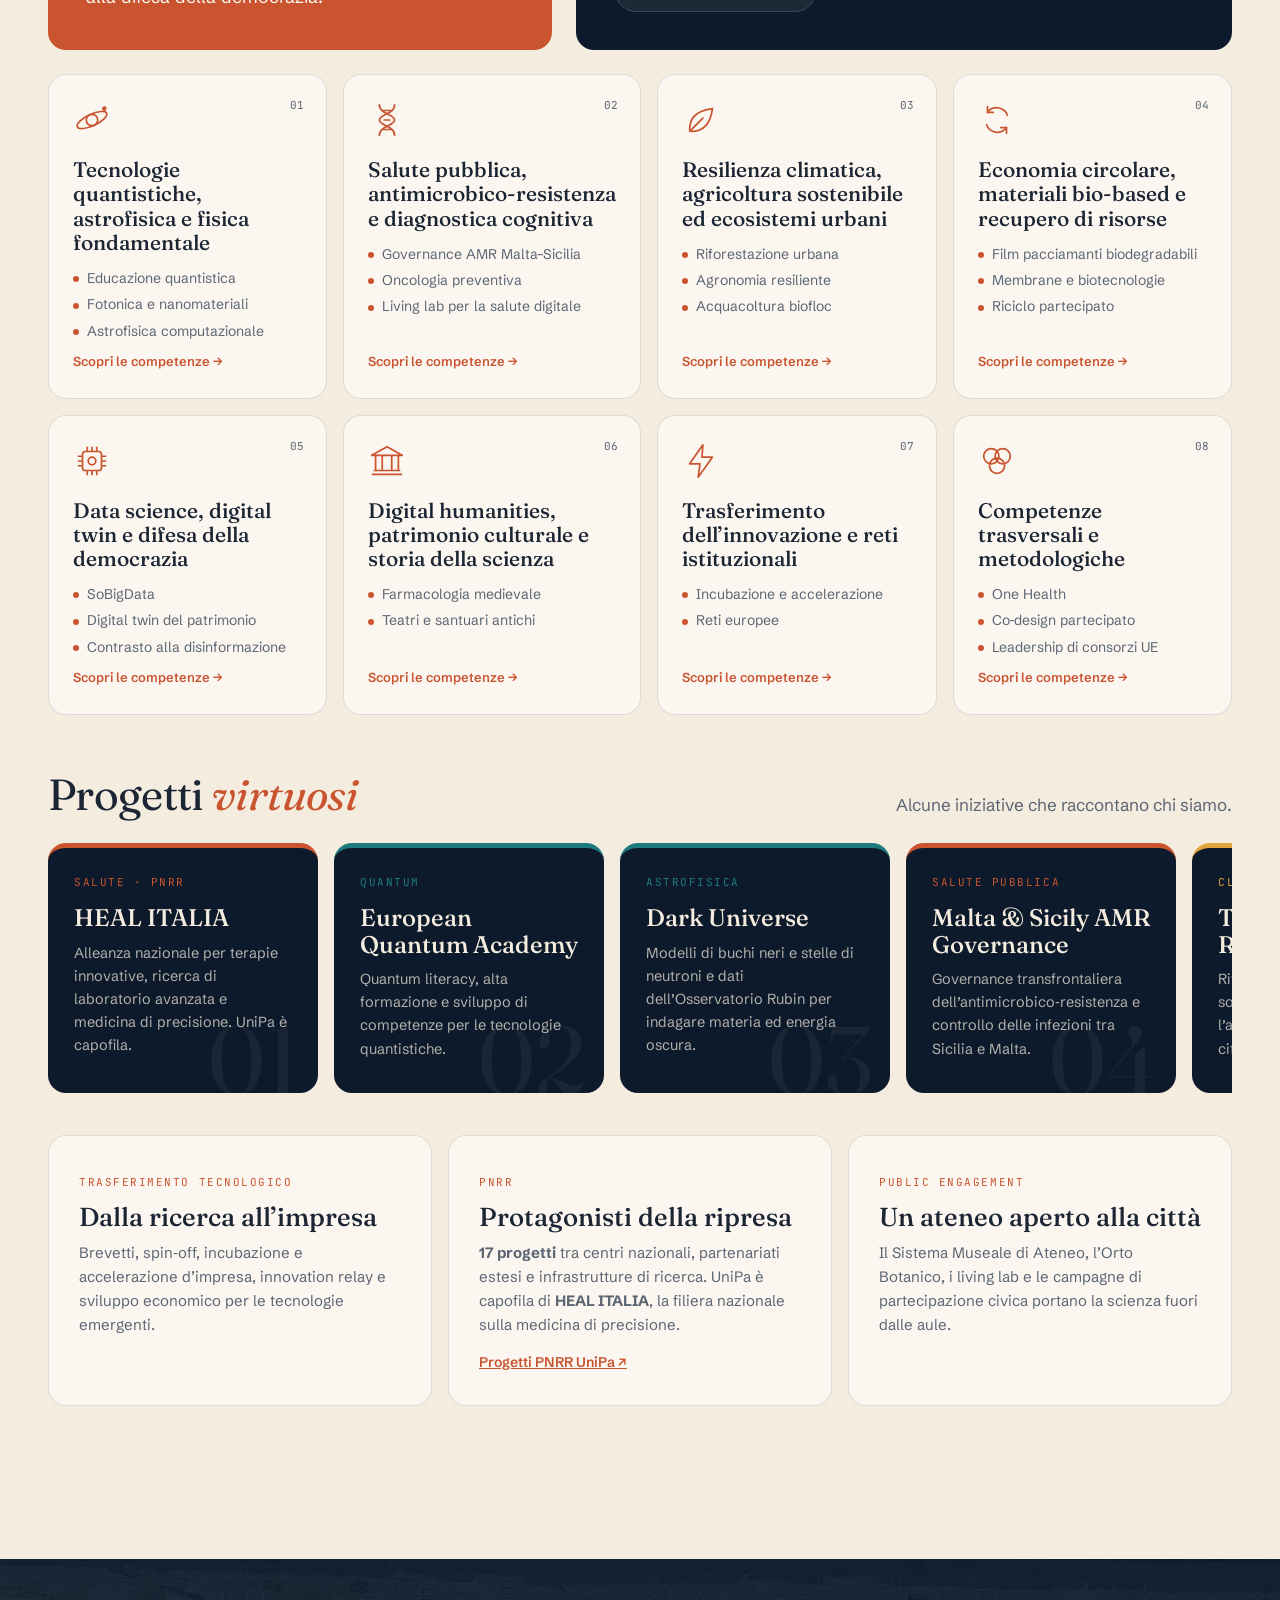
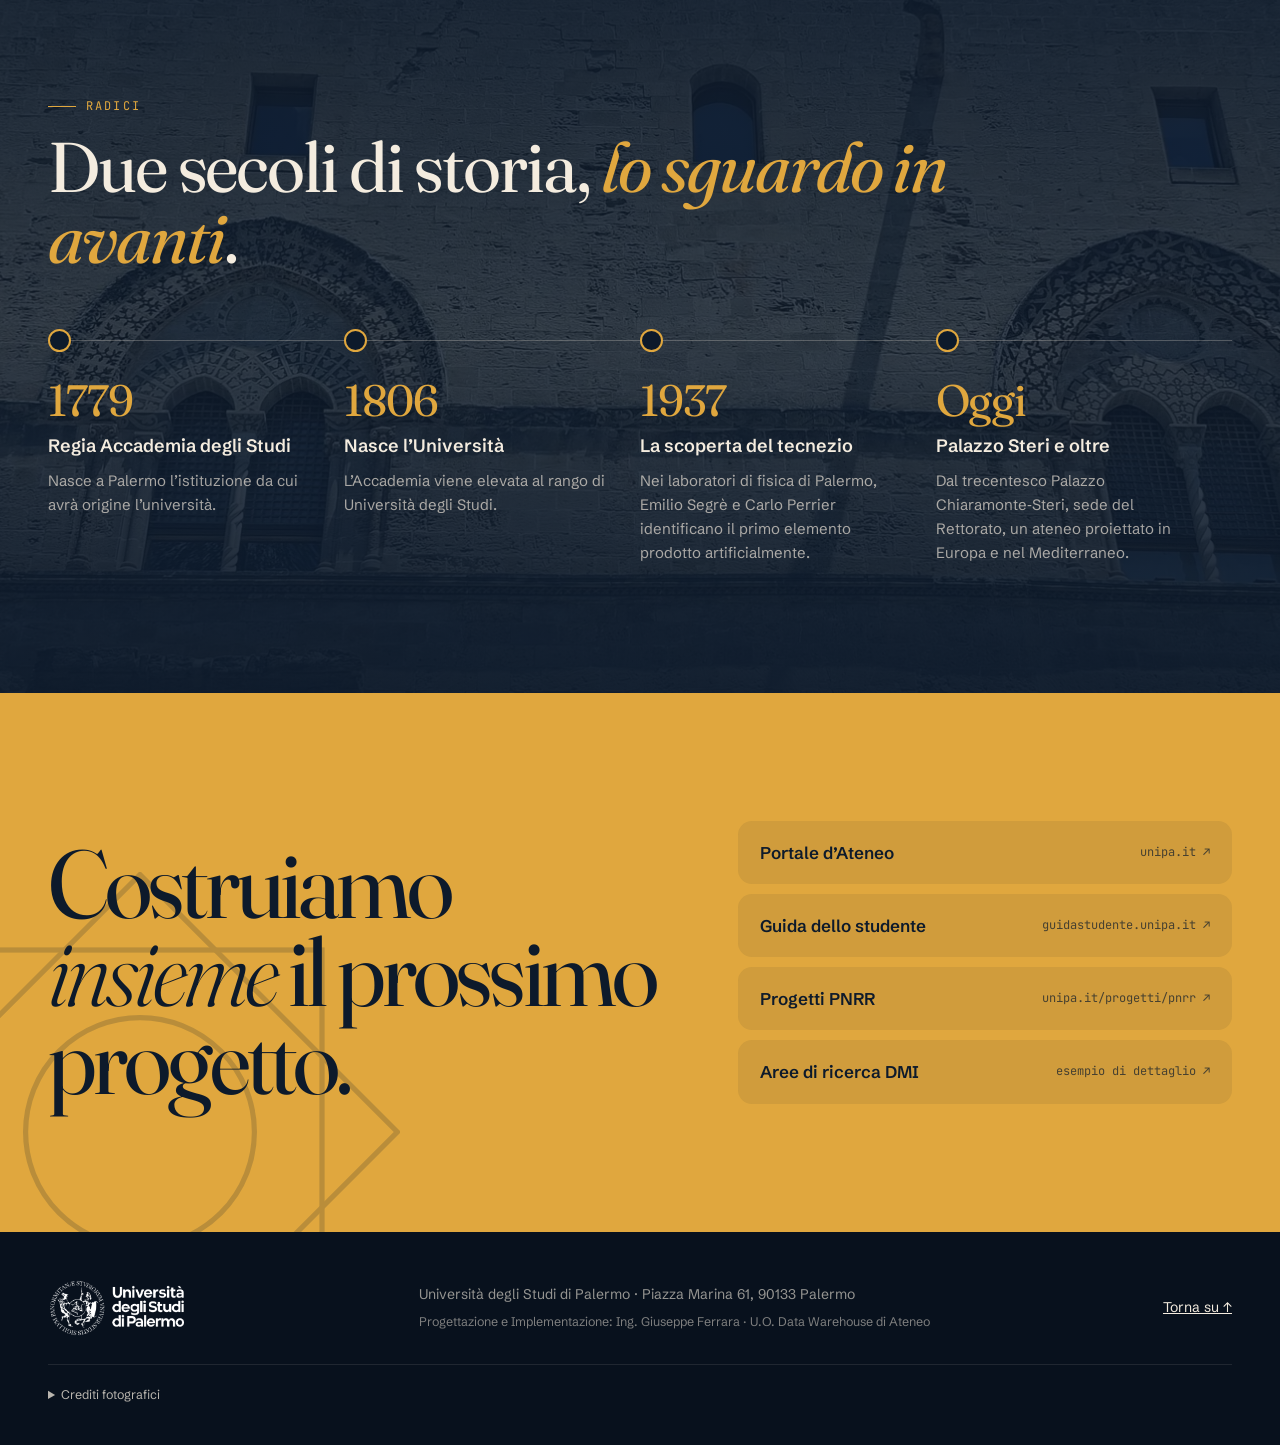
==== commit ca844456: "Footer: crediti di progettazione e implementazione Co-Authored-By: Claude Opus 5.5 <noreply@anthropi" ====
--- a/index.html
+++ b/index.html
@@ -447,7 +447,7 @@
 <footer>
   <div class="wrap foot">
     <a class="brand" href="#top"><img class="brand-logo" src="assets/logo-unipa-white.png" alt="Università degli Studi di Palermo" width="219" height="89"></a>
-    <p>Università degli Studi di Palermo · Piazza Marina 61, 90133 Palermo</p>
+    <p>Università degli Studi di Palermo · Piazza Marina 61, 90133 Palermo<br><span class="foot-credit">Progettazione e Implementazione: Ing. Giuseppe Ferrara · U.O. Data Warehouse di Ateneo</span></p>
     <p><a href="#top">Torna su ↑</a></p>
   </div>
   <div class="wrap credits">
--- a/css/style.css
+++ b/css/style.css
@@ -721,3 +721,5 @@
   .hero-photo img { object-position: 50% 20%; }
   .hero { padding-top: 46svh; }
 }
+
+.foot-credit { display: inline-block; margin-top: 6px; font-size: 12.5px; color: rgba(244,236,223,.5); }
